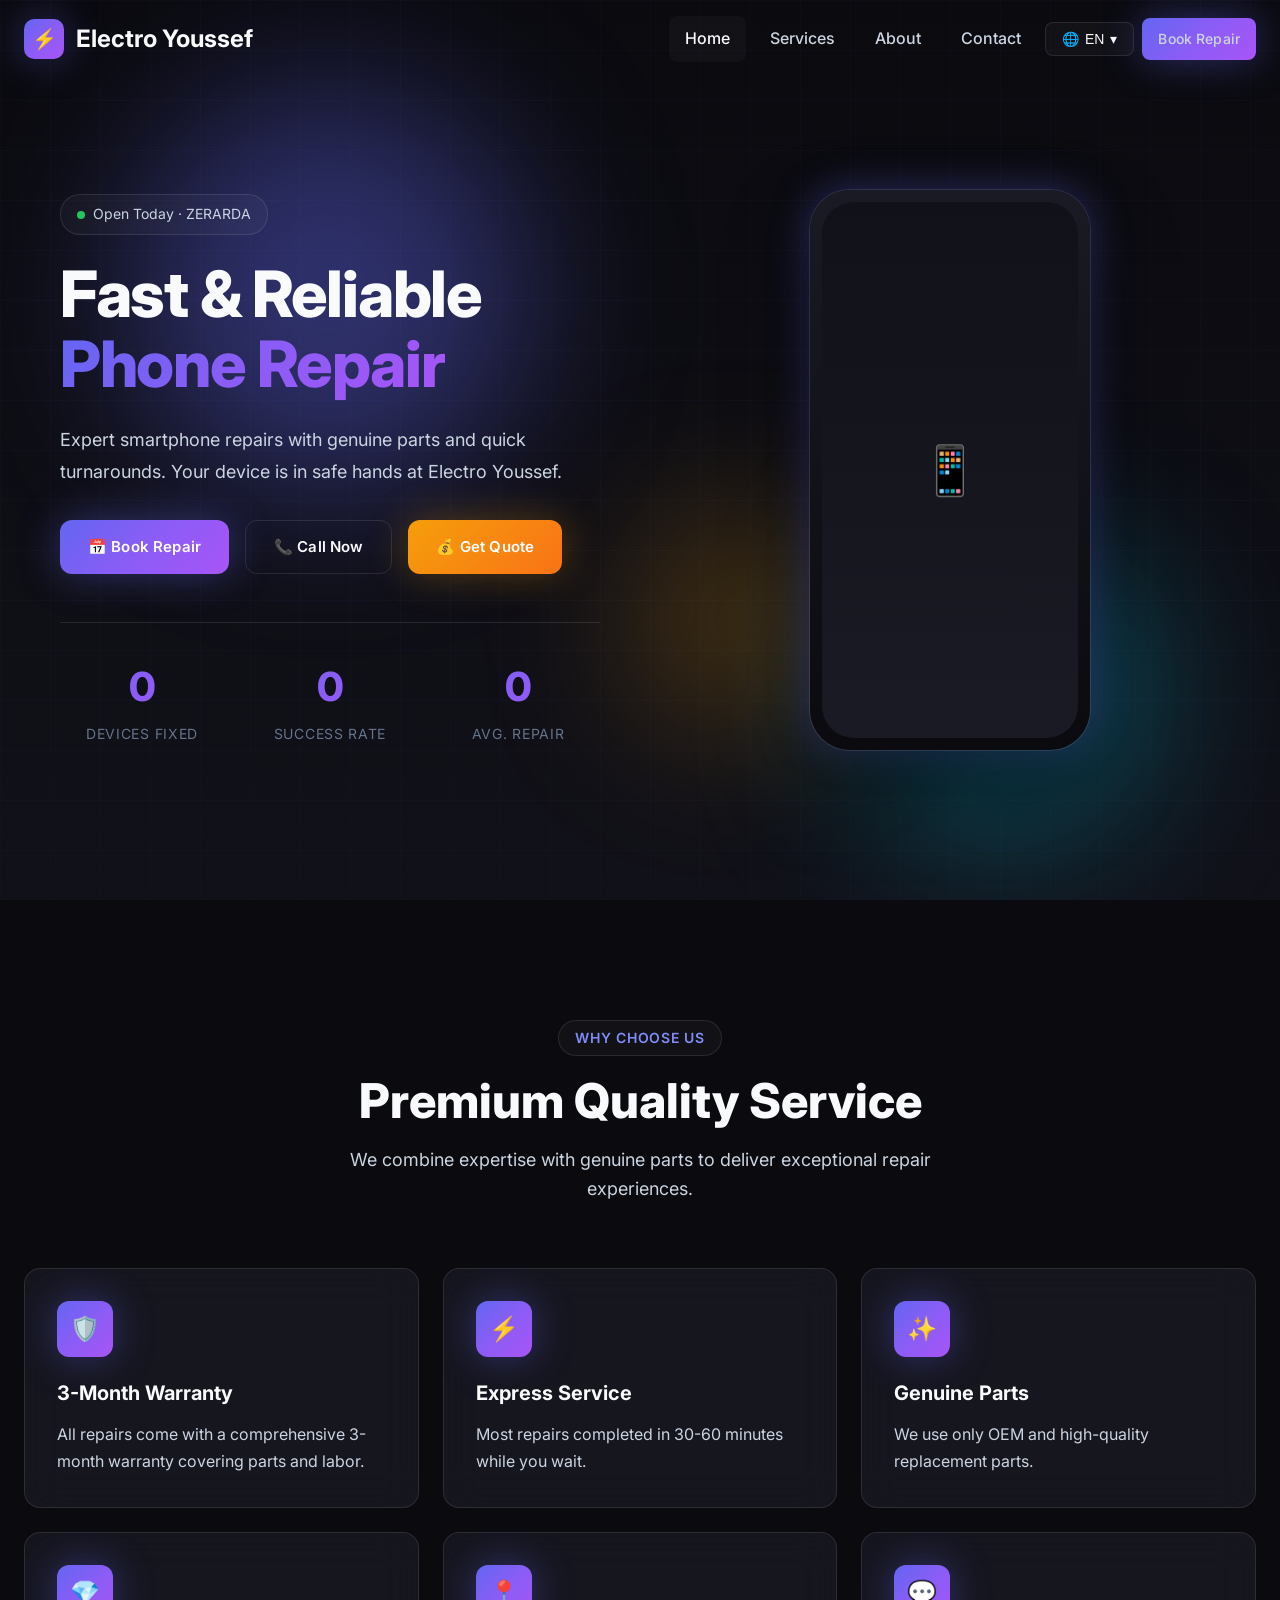
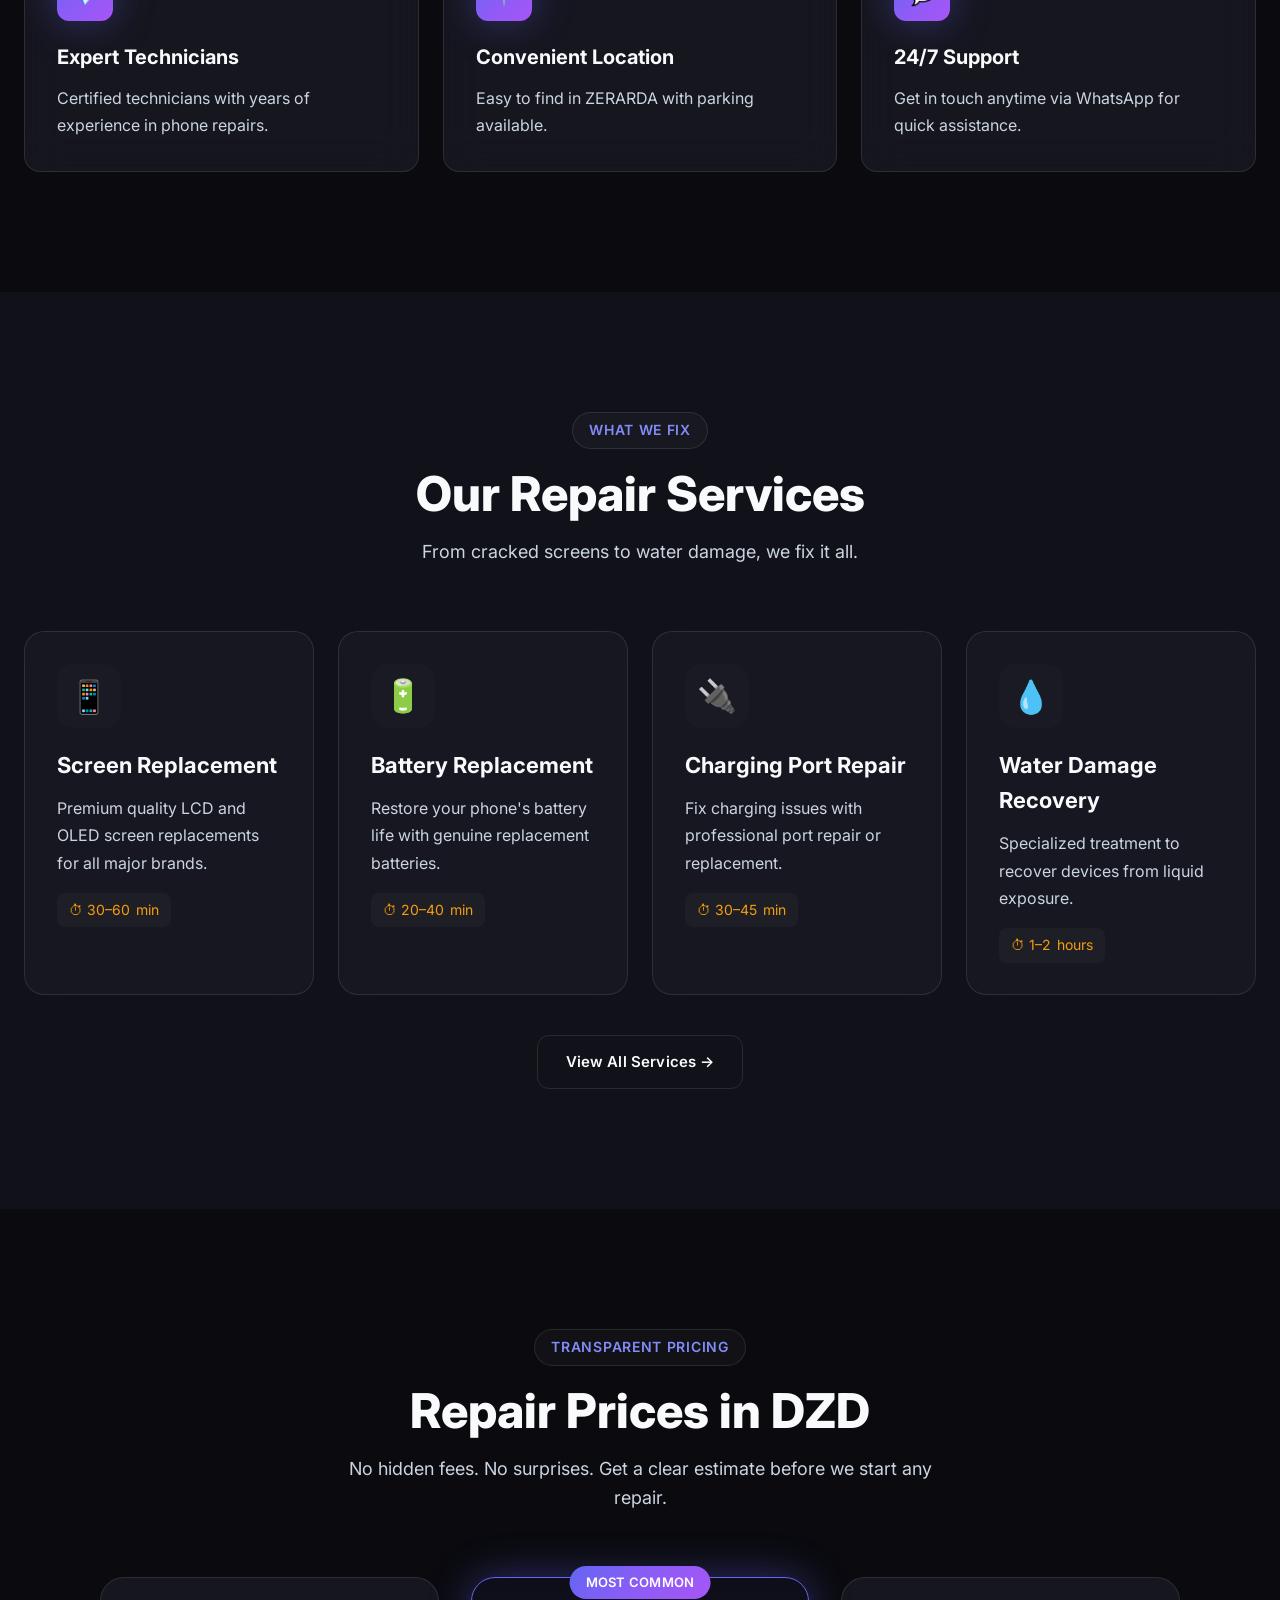
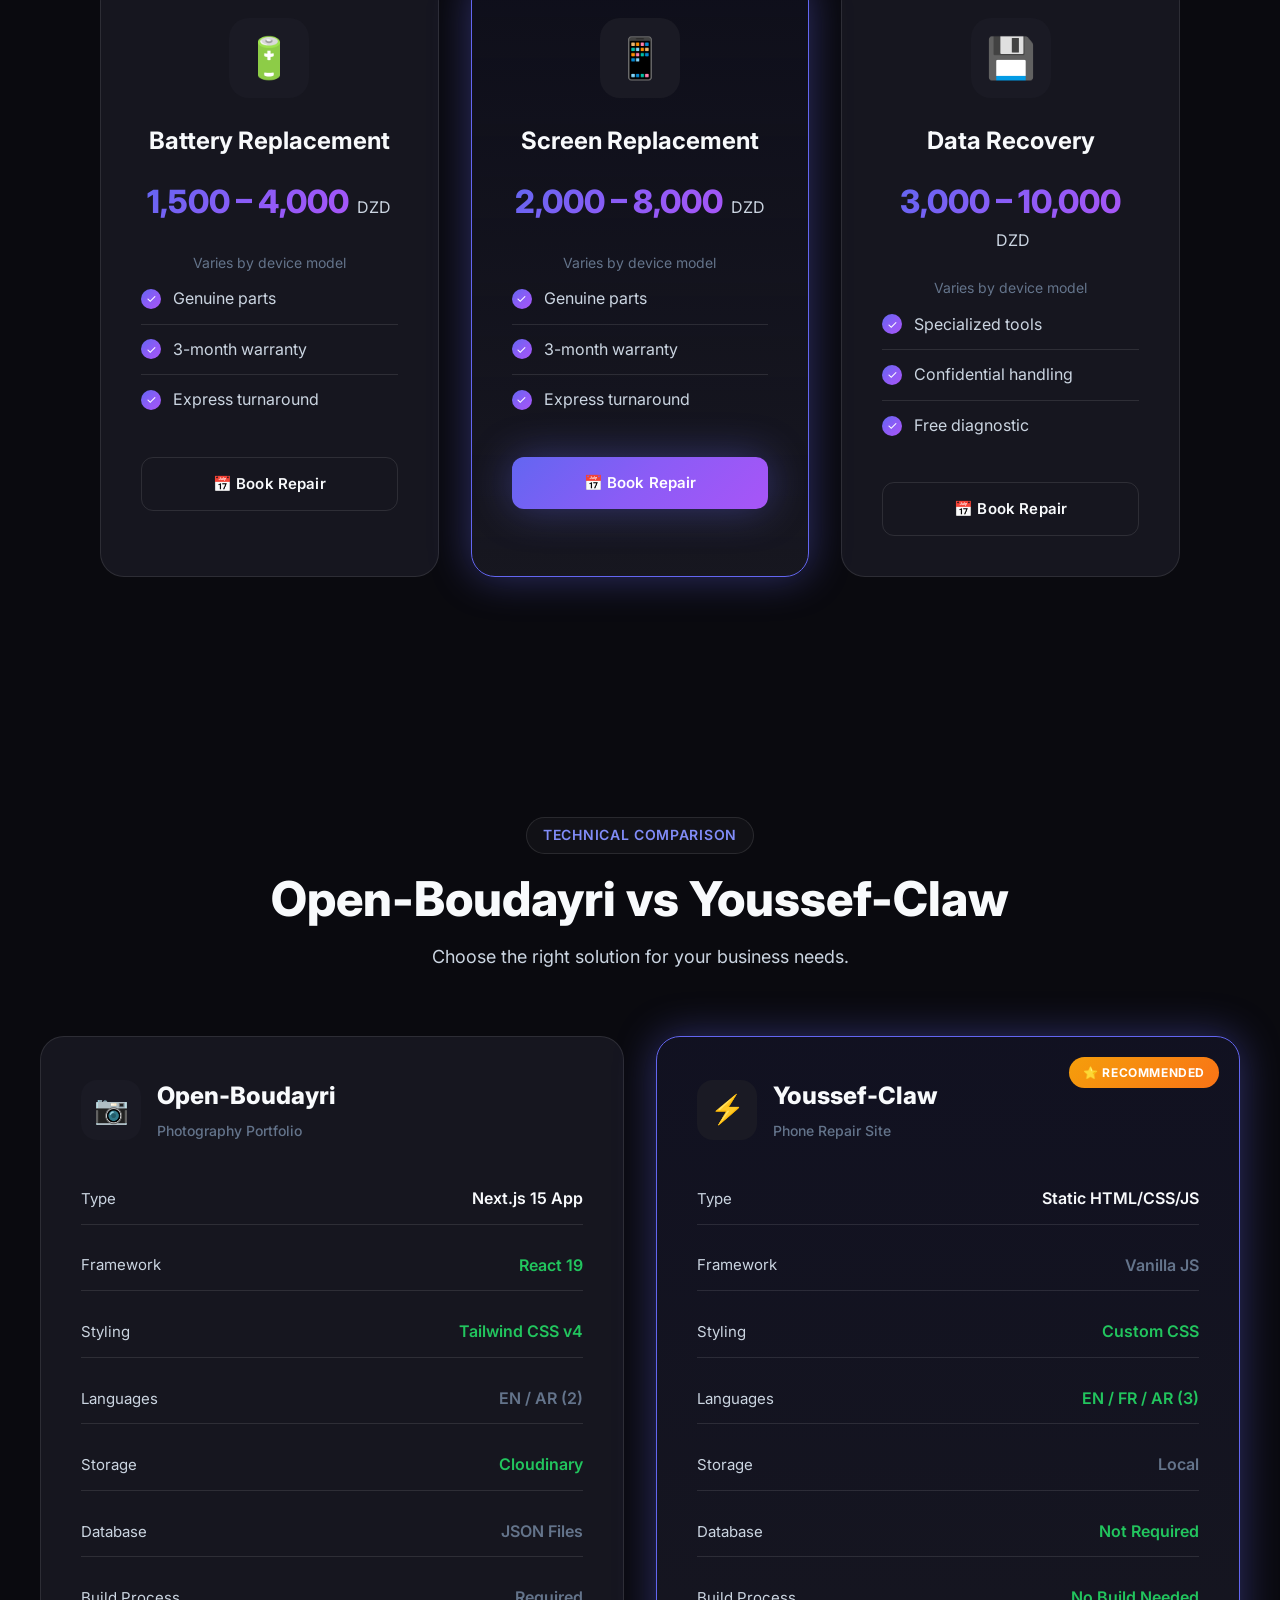
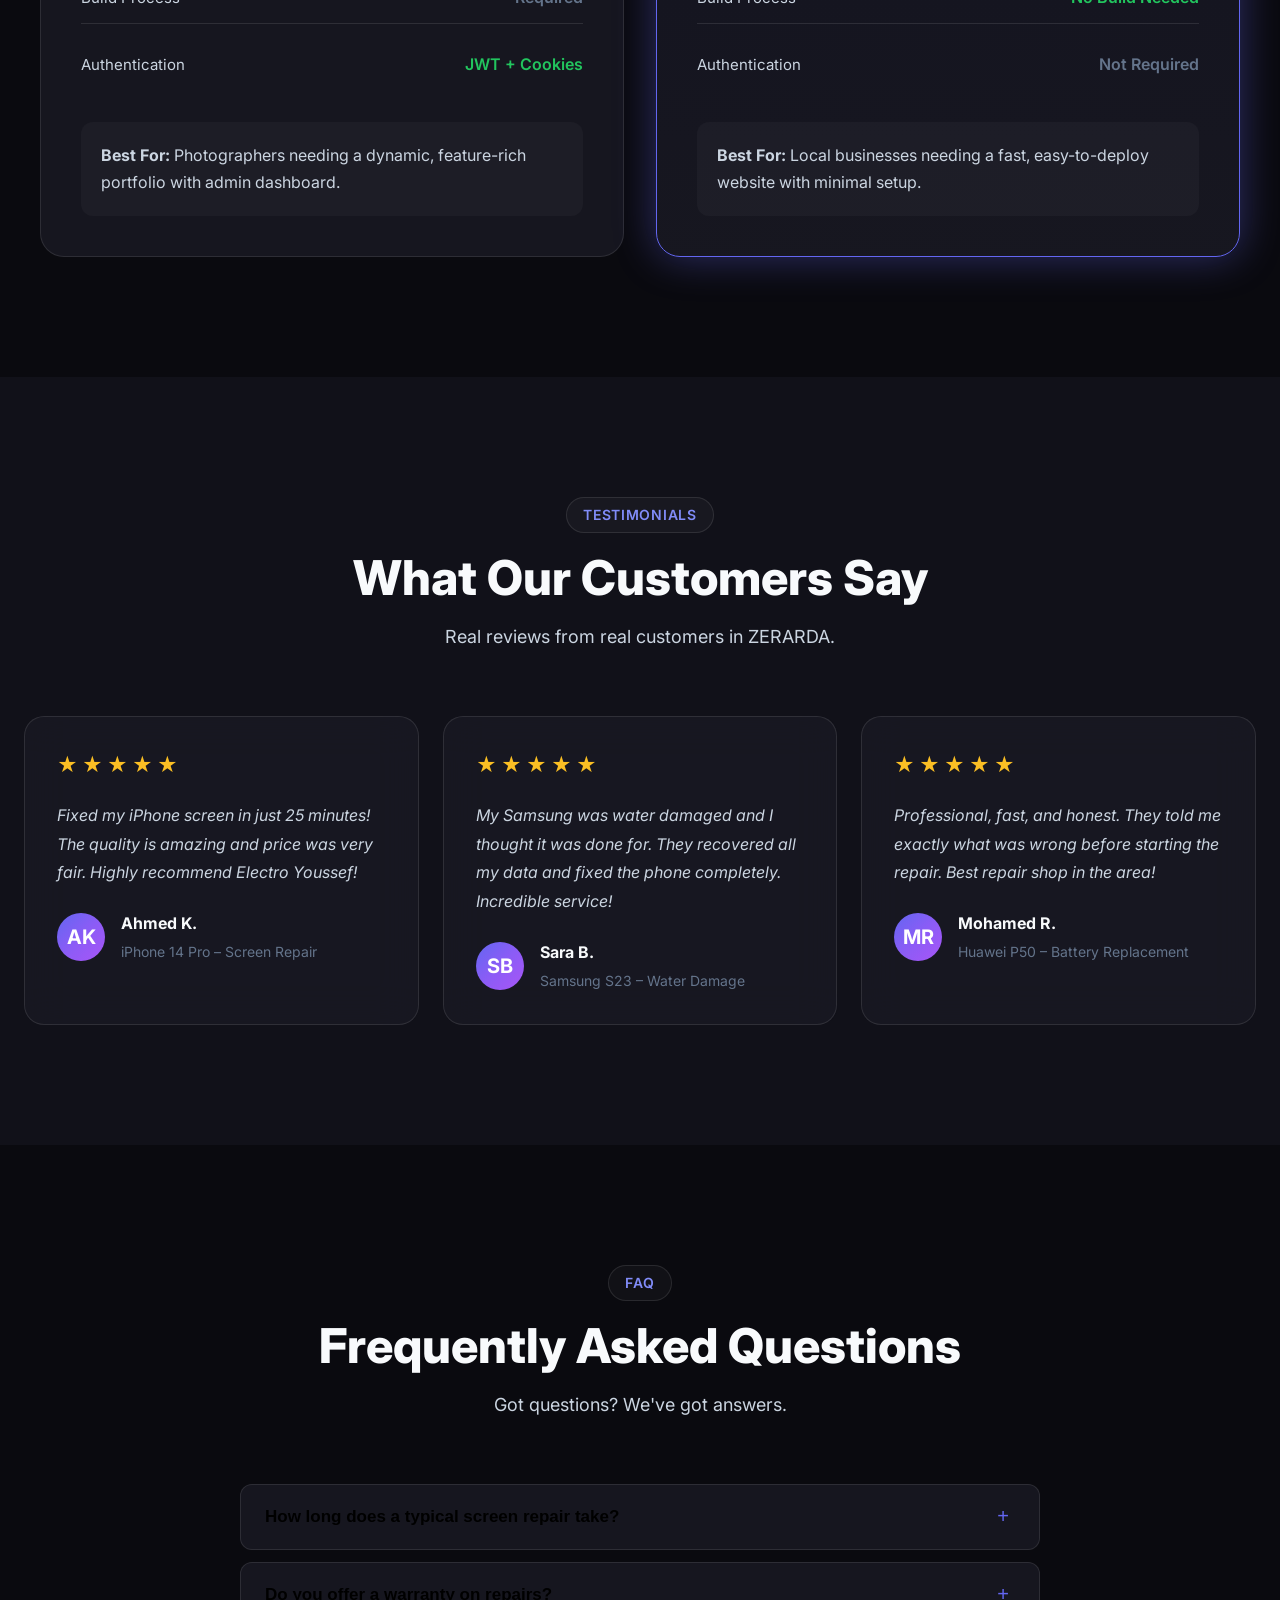
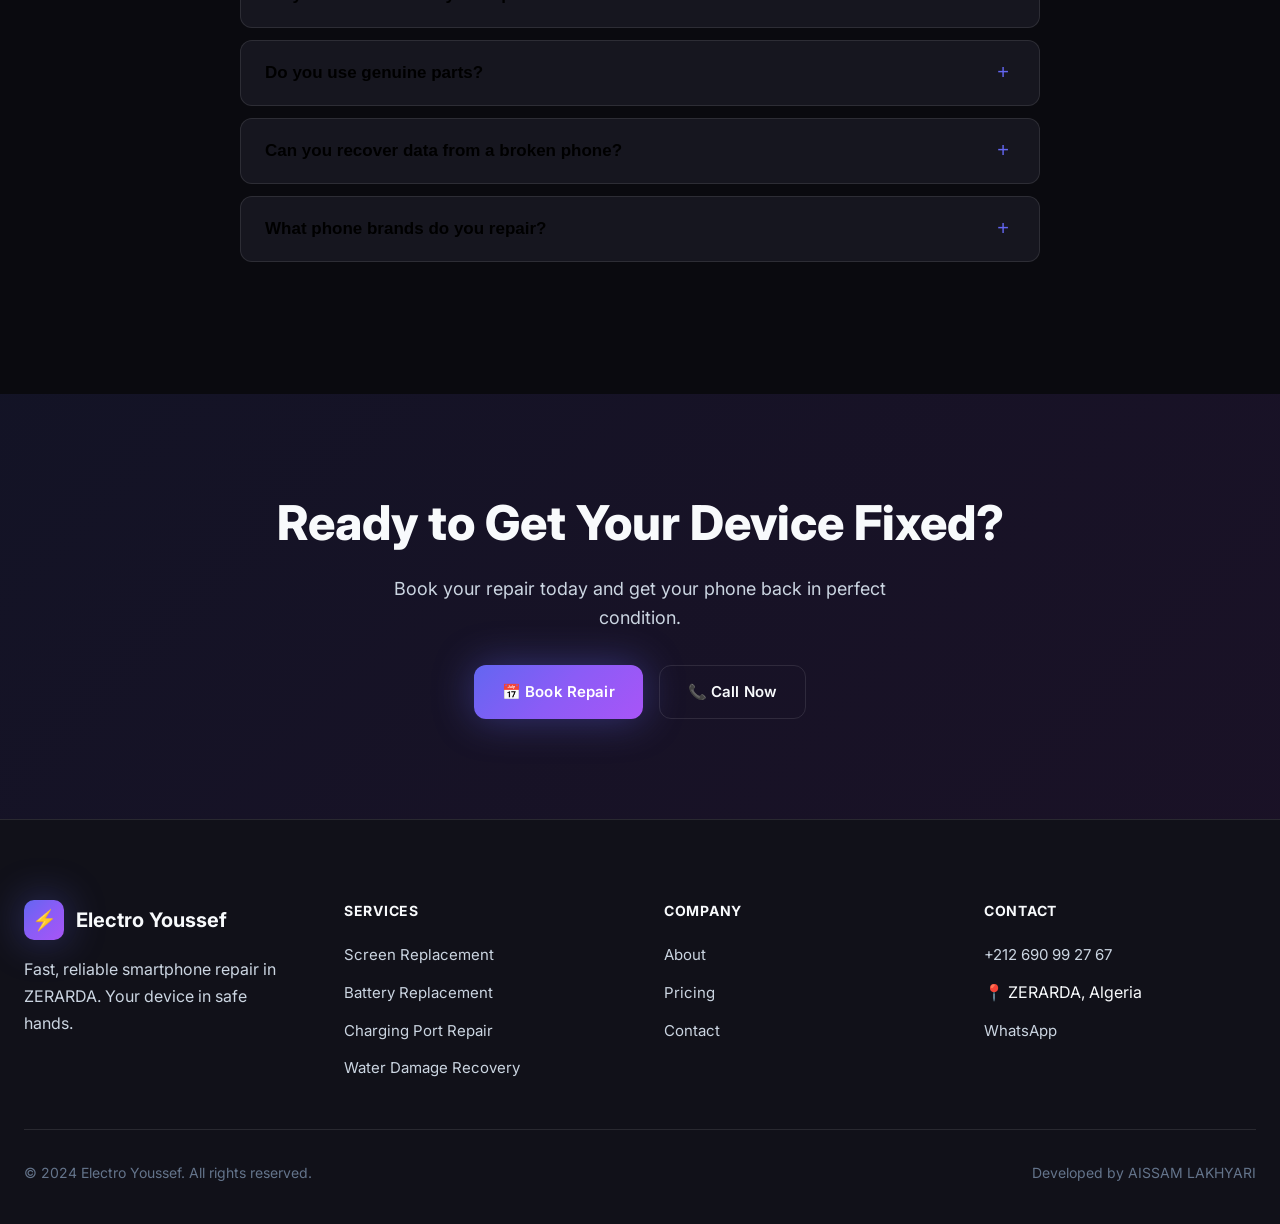
==== index.html @ b80cd192 "Add instant redirect index.html - Simple loading spinner page - Instant JavaScript redirect to index" ====
<!DOCTYPE html>
<html lang="en">
<head>
  <meta charset="UTF-8">
  <meta http-equiv="refresh" content="0;url=index-modern.html">
  <title>Youssef GSM - Redirecting</title>
  <style>
    html, body { margin: 0; padding: 0; background: #0a0a0f; }
  .loading { display: flex; align-items: center; justify-content: center; min-height: 100vh; color: #f8fafc; font-family: -apple-system, BlinkMacSystemFont, 'Segoe UI', sans-serif; }
    .spinner { width: 40px; height: 40px; border: 4px solid #6366f1; border-top-color: transparent; border-radius: 50%; animation: spin 1s linear infinite; }
    @keyframes spin { 0% { border-top-color: #6366f1; } 25% { transform: rotate(90deg); } 50% { border-top-color: #6366f1; } 75% { transform: rotate(180deg); } 100% { transform: rotate(270deg); } }
    .logo { font-size: 2rem; margin-bottom: 1rem; }
    .text { font-size: 1rem; color: #94a3b8; }
  </style>
</head>
<body>
  <div class="loading">
    <div class="logo">⚡</div>
    <div class="spinner"></div>
    <div class="text">Loading Youssef GSM...</div>
  </div>
  <script>
    window.location.replace('index-modern.html');
  </script>
</body>
</html>
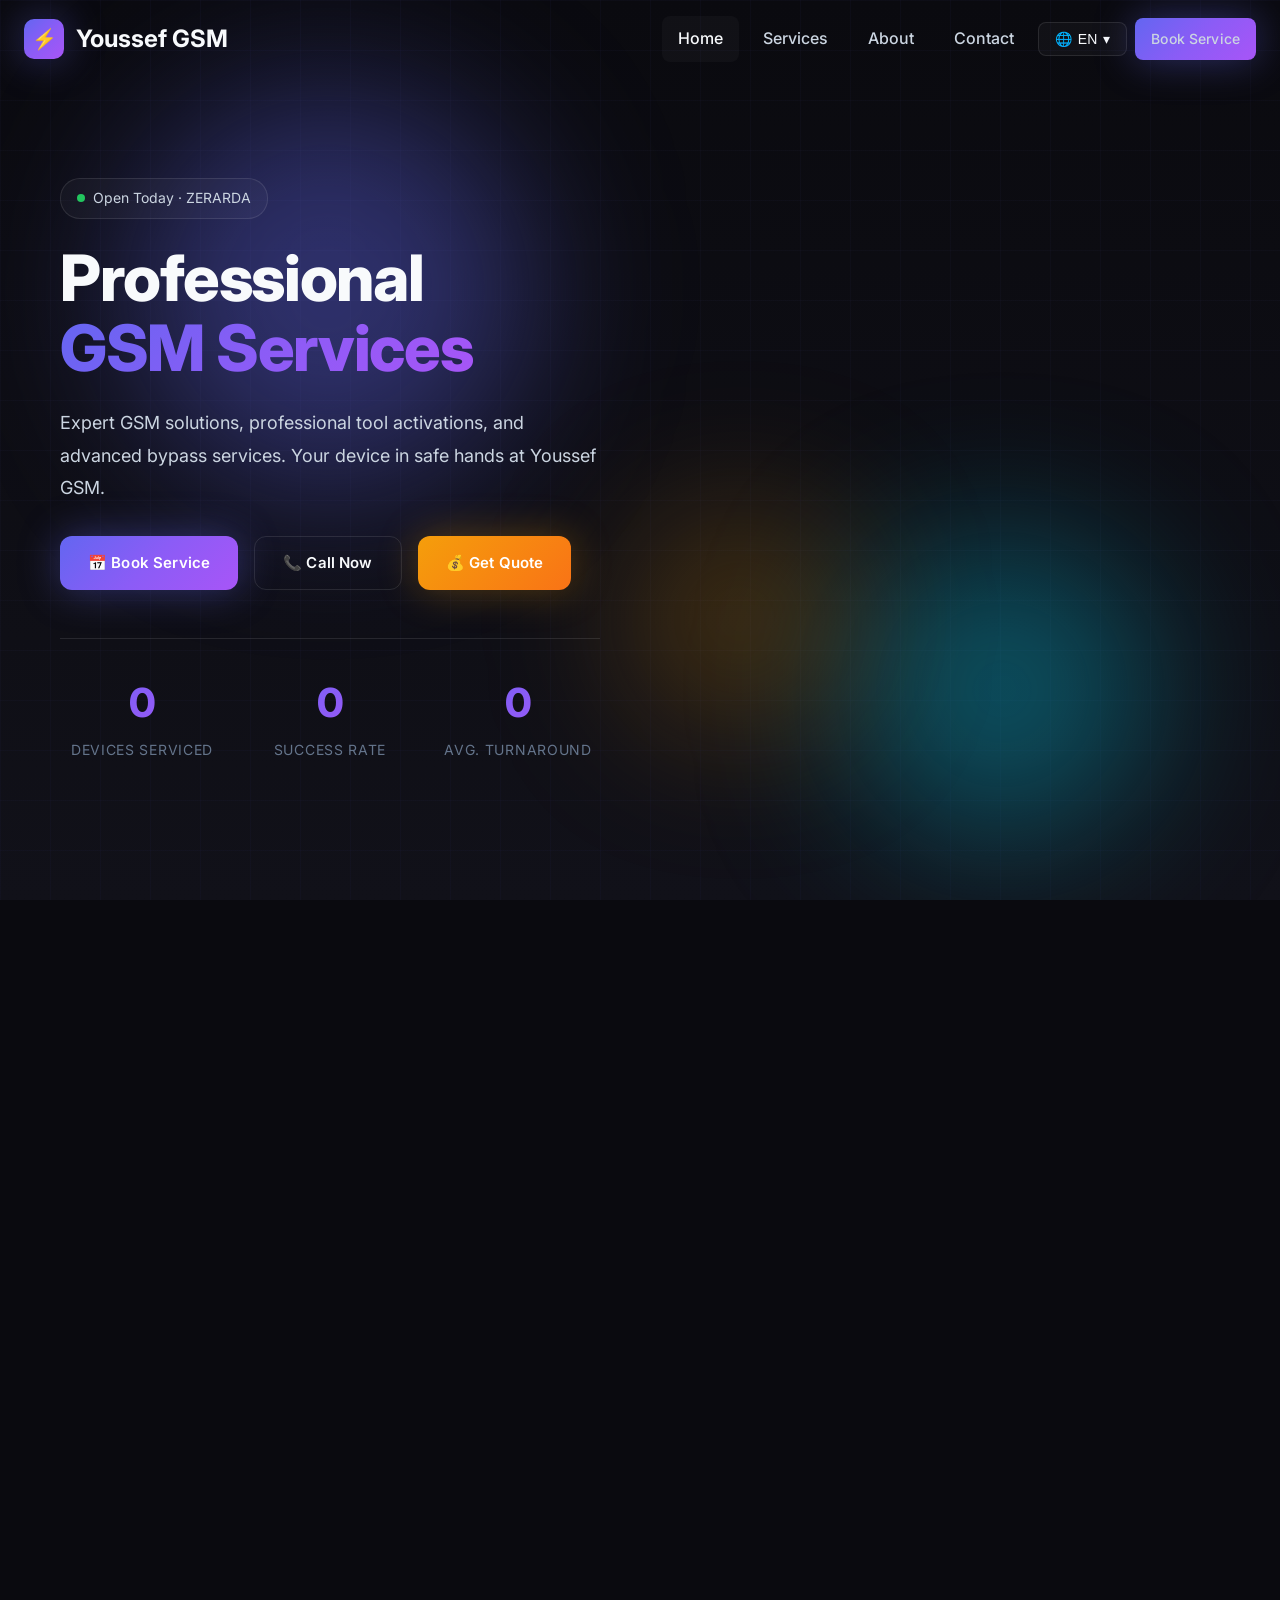
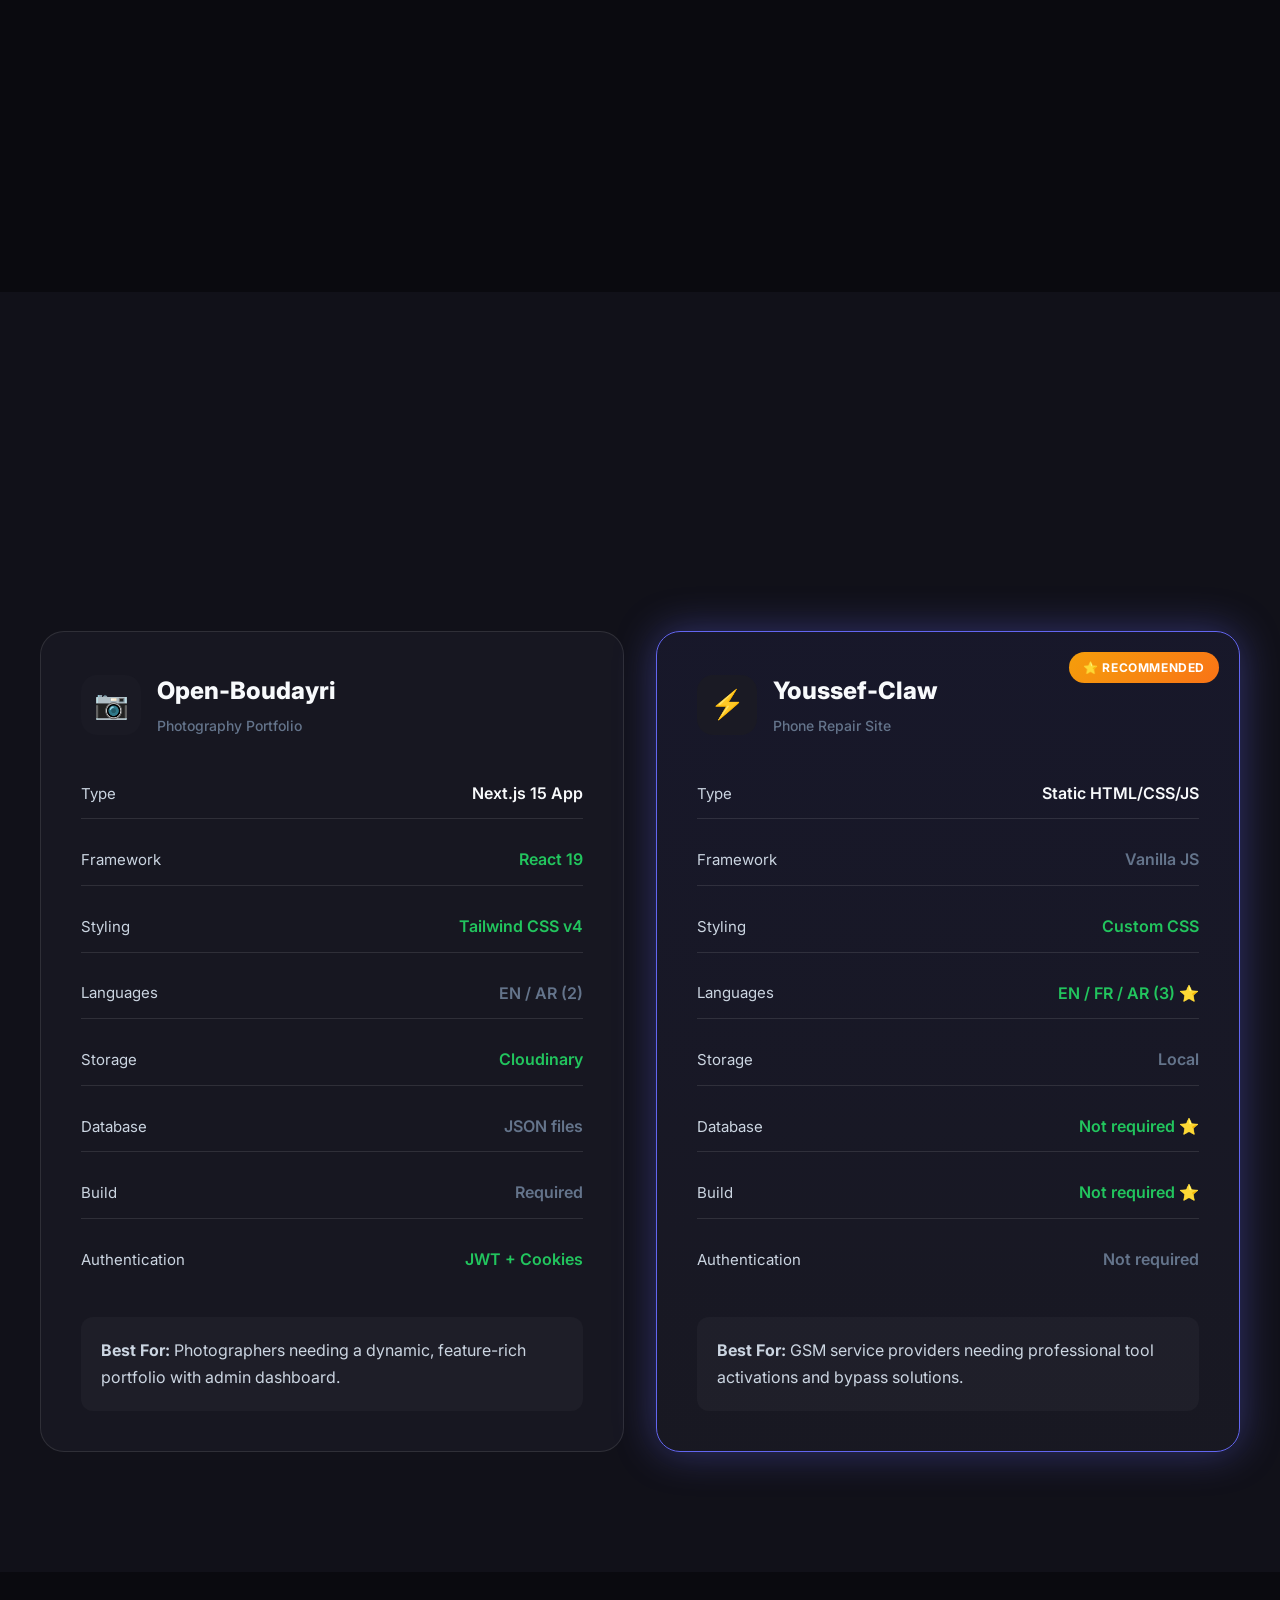
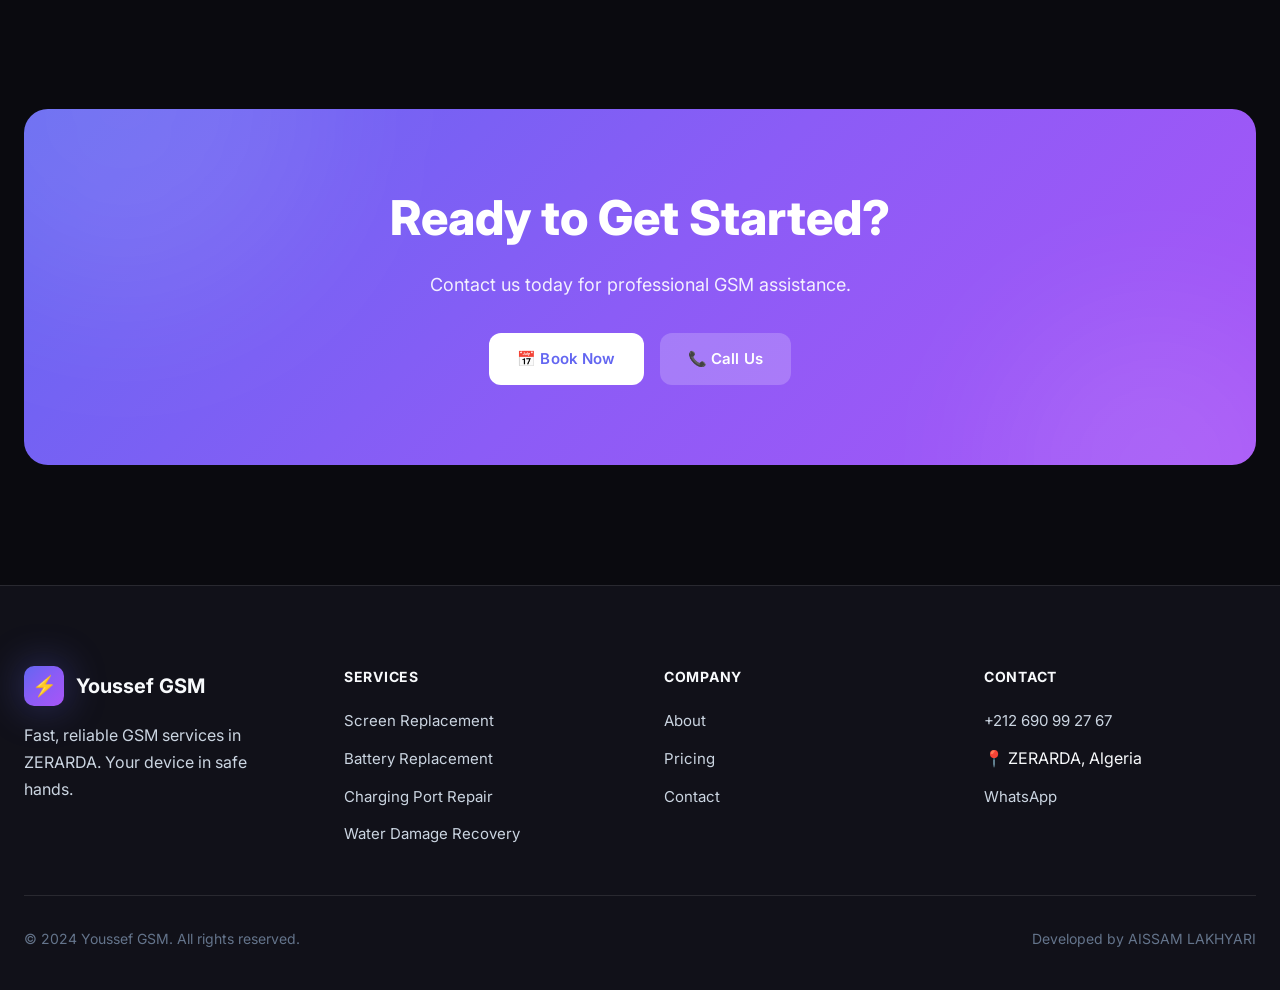
==== commit ec30e4fb: "Rename all files to standard names (remove -modern suffix) - Renamed all -modern.html files to stand" ====
--- a/index.html
+++ b/index.html
@@ -1,26 +1,463 @@
 <!DOCTYPE html>
-<html lang="en">
+<html lang="en" dir="ltr">
 <head>
   <meta charset="UTF-8">
-  <meta http-equiv="refresh" content="0;url=index-modern.html">
-  <title>Youssef GSM - Redirecting</title>
-  <style>
-    html, body { margin: 0; padding: 0; background: #0a0a0f; }
-  .loading { display: flex; align-items: center; justify-content: center; min-height: 100vh; color: #f8fafc; font-family: -apple-system, BlinkMacSystemFont, 'Segoe UI', sans-serif; }
-    .spinner { width: 40px; height: 40px; border: 4px solid #6366f1; border-top-color: transparent; border-radius: 50%; animation: spin 1s linear infinite; }
-    @keyframes spin { 0% { border-top-color: #6366f1; } 25% { transform: rotate(90deg); } 50% { border-top-color: #6366f1; } 75% { transform: rotate(180deg); } 100% { transform: rotate(270deg); } }
-    .logo { font-size: 2rem; margin-bottom: 1rem; }
-    .text { font-size: 1rem; color: #94a3b8; }
-  </style>
+  <meta name="viewport" content="width=device-width, initial-scale=1.0">
+  <meta name="description" content="Professional GSM services at Youssef GSM in ZERARDA. Tool activations, FRP bypass, cloud account removal, bypass solutions.">
+  <title>Youssef GSM | Professional GSM Services & Solutions</title>
+  
+  <!-- Fonts -->
+  <link rel="preconnect" href="https://fonts.googleapis.com">
+  <link rel="preconnect" href="https://fonts.gstatic.com" crossorigin>
+  <link href="https://fonts.googleapis.com/css2?family=Inter:wght@400;500;600;700;800&display=swap" rel="stylesheet">
+  
+  <!-- Styles -->
+  <link rel="stylesheet" href="css/modern-style.css">
+  
+  <!-- Favicon -->
+  <link rel="icon" href="data:image/svg+xml,<svg xmlns='http://www.w3.org/2000/svg' viewBox='0 0 100 100'><text y='.9em' font-size='90'>⚡</text></svg>">
 </head>
 <body>
-  <div class="loading">
-    <div class="logo">⚡</div>
-    <div class="spinner"></div>
-    <div class="text">Loading Youssef GSM...</div>
-  </div>
-  <script>
-    window.location.replace('index-modern.html');
-  </script>
+
+  <!-- ═══ NAVIGATION ═══ -->
+  <nav class="navbar" id="navbar">
+    <div class="container">
+      <a href="index.html" class="nav-logo">
+        <div class="nav-logo-icon">⚡</div>
+        <span data-i18n="brand_name">Youssef GSM</span>
+      </a>
+      
+      <div class="nav-links" id="nav-links">
+        <a href="index.html" class="active" data-i18n="nav_home">Home</a>
+        <a href="services.html" data-i18n="nav_services">Services</a>
+        <a href="about.html" data-i18n="nav_about">About</a>
+        <a href="contact.html" data-i18n="nav_contact">Contact</a>
+        
+        <div class="lang-switcher">
+          <button class="lang-btn" aria-haspopup="true" aria-expanded="false">
+            🌐 <span class="current-lang">EN</span> ▾
+          </button>
+          <div class="lang-dropdown">
+            <button class="lang-option active" data-lang="en" data-i18n="lang_en">English (EN)</button>
+            <button class="lang-option" data-lang="fr" data-i18n="lang_fr">Français (FR)</button>
+            <button class="lang-option" data-lang="ar" data-i18n="lang_ar">العربية (AR)</button>
+          </div>
+        </div>
+        
+        <a href="contact.html" class="btn btn-primary btn-sm" data-i18n="nav_book">Book Service</a>
+      </div>
+      
+      <button class="hamburger" id="hamburger" aria-label="Toggle menu">
+        <span></span><span></span><span></span>
+      </button>
+    </div>
+  </nav>
+
+  <!-- ═══ HERO SECTION ═══ -->
+  <section class="hero">
+    <div class="hero-bg">
+      <div class="hero-grid"></div>
+      <div class="hero-orb hero-orb-1"></div>
+      <div class="hero-orb hero-orb-2"></div>
+      <div class="hero-orb hero-orb-3"></div>
+    </div>
+    
+    <div class="container">
+      <div class="hero-content">
+        <div class="hero-badge">
+          <span class="pulse-dot"></span>
+          <span data-i18n="hero_badge">Open Today · ZERARDA</span>
+        </div>
+        
+        <h1 class="hero-title">
+          <span data-i18n="hero_title1">Fast & Reliable</span><br>
+          <span class="gradient-text" data-i18n="hero_title2">Phone Repair</span>
+        </h1>
+        
+        <p class="hero-description" data-i18n="hero_desc">
+          Expert smartphone repairs with genuine parts and quick turnarounds. Your device is in safe hands at Youssef GSM.
+        </p>
+        
+        <div class="hero-buttons">
+          <a href="contact.html" class="btn btn-primary" data-i18n="btn_book">
+            📅 Book Repair
+          </a>
+          <a href="tel:+212690992767" class="btn btn-secondary" data-i18n="btn_call">
+            📞 Call Now
+          </a>
+          <a href="services.html" class="btn btn-accent" data-i18n="btn_quote">
+            💰 Get Quote
+          </a>
+        </div>
+        
+        <div class="hero-stats">
+          <div class="hero-stat">
+            <div class="hero-stat-value" data-count="5000" data-suffix="+">0</div>
+            <div class="hero-stat-label" data-i18n="stat_devices">Devices Fixed</div>
+          </div>
+          <div class="hero-stat">
+            <div class="hero-stat-value" data-count="98" data-suffix="%">0</div>
+            <div class="hero-stat-label" data-i18n="stat_rate">Success Rate</div>
+          </div>
+          <div class="hero-stat">
+            <div class="hero-stat-value" data-count="30" data-suffix="">0</div>
+            <div class="hero-stat-label" data-i18n="stat_time">Avg. Repair</div>
+          </div>
+        </div>
+      </div>
+    </div>
+  </section>
+
+  <!-- ═══ FEATURES SECTION ═══ -->
+  <section class="section">
+    <div class="container">
+      <div class="section-header reveal">
+        <span class="section-subtitle">Why Choose Us</span>
+        <h2 class="section-title" data-i18n="features_heading">Premium Quality Service</h2>
+        <p class="section-description" data-i18n="features_sub">We combine expertise with genuine parts to deliver exceptional repair experiences.</p>
+      </div>
+      
+      <div class="features-grid">
+        <div class="feature-card glass reveal">
+          <div class="feature-icon">🛡️</div>
+          <h3 data-i18n="feat_warranty">3-Month Warranty</h3>
+          <p data-i18n="feat_warranty_desc">All repairs come with a comprehensive 3-month warranty covering parts and labor.</p>
+        </div>
+        
+        <div class="feature-card glass reveal">
+          <div class="feature-icon">⚡</div>
+          <h3 data-i18n="feat_speed">Express Service</h3>
+          <p data-i18n="feat_speed_desc">Most repairs completed in 30-60 minutes while you wait.</p>
+        </div>
+        
+        <div class="feature-card glass reveal">
+          <div class="feature-icon">✨</div>
+          <h3 data-i18n="feat_genuine">Genuine Parts</h3>
+          <p data-i18n="feat_genuine_desc">We use only OEM and high-quality replacement parts.</p>
+        </div>
+        
+        <div class="feature-card glass reveal">
+          <div class="feature-icon">💎</div>
+          <h3 data-i18n="feat_expert">Expert Technicians</h3>
+          <p data-i18n="feat_expert_desc">Certified technicians with years of experience in phone repairs.</p>
+        </div>
+        
+        <div class="feature-card glass reveal">
+          <div class="feature-icon">📍</div>
+          <h3 data-i18n="feat_location">Convenient Location</h3>
+          <p data-i18n="feat_location_desc">Easy to find in ZERARDA with parking available.</p>
+        </div>
+        
+        <div class="feature-card glass reveal">
+          <div class="feature-icon">💬</div>
+          <h3 data-i18n="feat_support">24/7 Support</h3>
+          <p data-i18n="feat_support_desc">Get in touch anytime via WhatsApp for quick assistance.</p>
+        </div>
+      </div>
+    </div>
+  </section>
+
+  <!-- ═══ COMPARISON SECTION ═══ -->
+  <section class="section" style="background: var(--bg-secondary);">
+    <div class="container">
+      <div class="section-header reveal">
+        <span class="section-subtitle">Comparison</span>
+        <h2 class="section-title" data-i18n="comparison_heading">Open-Boudayri vs Youssef-Claw</h2>
+        <p class="section-description" data-i18n="comparison_sub">Choose the right solution for your business needs.</p>
+      </div>
+      
+      <div class="comparison-grid">
+        <div class="comparison-card">
+          <div class="comparison-header">
+            <div class="comparison-logo">📷</div>
+            <div class="comparison-name">
+              Open-Boudayri
+              <span>Photography Portfolio</span>
+            </div>
+          </div>
+          
+          <div class="comparison-specs">
+            <div class="comparison-spec">
+              <span class="spec-label">Type</span>
+              <span class="spec-value">Next.js 15 App</span>
+            </div>
+            <div class="comparison-spec">
+              <span class="spec-label">Framework</span>
+              <span class="spec-value good">React 19</span>
+            </div>
+            <div class="comparison-spec">
+              <span class="spec-label">Styling</span>
+              <span class="spec-value good">Tailwind CSS v4</span>
+            </div>
+            <div class="comparison-spec">
+              <span class="spec-label">Languages</span>
+              <span class="spec-value neutral">EN / AR (2)</span>
+            </div>
+            <div class="comparison-spec">
+              <span class="spec-label">Storage</span>
+              <span class="spec-value good">Cloudinary</span>
+            </div>
+            <div class="comparison-spec">
+              <span class="spec-label">Database</span>
+              <span class="spec-value neutral">JSON files</span>
+            </div>
+            <div class="comparison-spec">
+              <span class="spec-label">Build</span>
+              <span class="spec-value neutral">Required</span>
+            </div>
+            <div class="comparison-spec">
+              <span class="spec-label">Authentication</span>
+              <span class="spec-value good">JWT + Cookies</span>
+            </div>
+          </div>
+          
+          <div class="comparison-verdict">
+            <p><strong data-i18n="comp_verdict_title">Best For:</strong> <span data-i18n="comp_verdict_boudayri">Photographers needing a dynamic, feature-rich portfolio with admin dashboard.</span></p>
+          </div>
+        </div>
+        
+        <div class="comparison-card winner">
+          <span class="comparison-winner-badge" data-i18n="badge_recommended">⭐ Recommended</span>
+          
+          <div class="comparison-header">
+            <div class="comparison-logo">⚡</div>
+            <div class="comparison-name">
+              Youssef-Claw
+              <span>Phone Repair Site</span>
+            </div>
+          </div>
+          
+          <div class="comparison-specs">
+            <div class="comparison-spec">
+              <span class="spec-label">Type</span>
+              <span class="spec-value">Static HTML/CSS/JS</span>
+            </div>
+            <div class="comparison-spec">
+              <span class="spec-label">Framework</span>
+              <span class="spec-value neutral">Vanilla JS</span>
+            </div>
+            <div class="comparison-spec">
+              <span class="spec-label">Styling</span>
+              <span class="spec-value good">Custom CSS</span>
+            </div>
+            <div class="comparison-spec">
+              <span class="spec-label">Languages</span>
+              <span class="spec-value good">EN / FR / AR (3) ⭐</span>
+            </div>
+            <div class="comparison-spec">
+              <span class="spec-label">Storage</span>
+              <span class="spec-value neutral">Local</span>
+            </div>
+            <div class="comparison-spec">
+              <span class="spec-label">Database</span>
+              <span class="spec-value good">Not required ⭐</span>
+            </div>
+            <div class="comparison-spec">
+              <span class="spec-label">Build</span>
+              <span class="spec-value good">Not required ⭐</span>
+            </div>
+            <div class="comparison-spec">
+              <span class="spec-label">Authentication</span>
+              <span class="spec-value neutral">Not required</span>
+            </div>
+          </div>
+          
+          <div class="comparison-verdict">
+            <p><strong data-i18n="comp_verdict_title">Best For:</strong> <span data-i18n="comp_verdict_youssef">Local businesses needing a fast, easy-to-deploy website with minimal setup.</span></p>
+          </div>
+        </div>
+      </div>
+    </div>
+  </section>
+
+  <!-- ═══ TESTIMONIALS ═══ -->
+  <section class="section">
+    <div class="container">
+      <div class="section-header reveal">
+        <span class="section-subtitle">Testimonials</span>
+        <h2 class="section-title" data-i18n="testimonials_heading">What Our Customers Say</h2>
+        <p class="section-description" data-i18n="testimonials_sub">Real reviews from satisfied customers in ZERARDA.</p>
+      </div>
+      
+      <div class="testimonials-grid">
+        <div class="testimonial-card glass reveal">
+          <div class="testimonial-rating">
+            <span>★</span><span>★</span><span>★</span><span>★</span>
+          </div>
+          <p class="testimonial-text" data-i18n="t1_text">Fixed my iPhone screen in just 25 minutes! The quality is amazing and price was very fair. Highly recommend Electro Youssef!</p>
+          <div class="testimonial-author">
+            <div class="testimonial-avatar">AK</div>
+            <div class="testimonial-info">
+              <h4 data-i18n="t1_name">Ahmed K.</h4>
+              <p data-i18n="t1_role">iPhone 14 Pro – Screen Repair</p>
+            </div>
+          </div>
+        </div>
+        
+        <div class="testimonial-card glass reveal">
+          <div class="testimonial-rating">
+            <span>★</span><span>★</span><span>★</span><span>★</span>
+          </div>
+          <p class="testimonial-text" data-i18n="t2_text">My Samsung was water damaged and I thought it was done for. They recovered all my data and fixed the phone completely. Incredible service!</p>
+          <div class="testimonial-author">
+            <div class="testimonial-avatar">SB</div>
+            <div class="testimonial-info">
+              <h4 data-i18n="t2_name">Sara B.</h4>
+              <p data-i18n="t2_role">Samsung S23 – Water Damage</p>
+            </div>
+          </div>
+        </div>
+        
+        <div class="testimonial-card glass reveal">
+          <div class="testimonial-rating">
+            <span>★</span><span>★</span><span>★</span><span>★</span>
+          </div>
+          <p class="testimonial-text" data-i18n="t3_text">Professional, fast, and honest. They told me exactly what was wrong before starting repair. Best repair shop in the area!</p>
+          <div class="testimonial-author">
+            <div class="testimonial-avatar">MR</div>
+            <div class="testimonial-info">
+              <h4 data-i18n="t3_name">Mohamed R.</h4>
+              <p data-i18n="t3_role">Huawei P50 – Battery Replacement</p>
+            </div>
+          </div>
+        </div>
+      </div>
+    </div>
+  </section>
+
+  <!-- ═══ FAQ SECTION ═══ -->
+  <section class="section" style="background: var(--bg-secondary);">
+    <div class="container">
+      <div class="section-header reveal">
+        <span class="section-subtitle">Questions?</span>
+        <h2 class="section-title" data-i18n="faq_heading">Frequently Asked Questions</h2>
+        <p class="section-description" data-i18n="faq_sub">Got questions about GSM services? We've got answers.</p>
+      </div>
+      
+      <div class="faq-list">
+        <div class="faq-item reveal">
+          <button class="faq-question">
+            <h4 data-i18n="faq1_q">How long does a typical screen repair take?</h4>
+            <span class="faq-icon">+</span>
+          </button>
+          <div class="faq-answer">
+            <p data-i18n="faq1_a">Most screen replacements take between 30–60 minutes depending on device model. We offer express service for common models like iPhone and Samsung Galaxy.</p>
+          </div>
+        </div>
+        
+        <div class="faq-item reveal">
+          <button class="faq-question">
+            <h4 data-i18n="faq2_q">Do you offer a warranty on repairs?</h4>
+            <span class="faq-icon">+</span>
+          </button>
+          <div class="faq-answer">
+            <p data-i18n="faq2_a">Yes! All our repairs come with a 3-month warranty covering parts and labor. If anything goes wrong during this period, we'll fix it for free.</p>
+          </div>
+        </div>
+        
+        <div class="faq-item reveal">
+          <button class="faq-question">
+            <h4 data-i18n="faq3_q">Do you use genuine parts?</h4>
+            <span class="faq-icon">+</span>
+          </button>
+          <div class="faq-answer">
+            <p data-i18n="faq3_a">We use high-quality OEM and genuine replacement parts for all repairs. We believe in quality over shortcuts to ensure your device performs like new.</p>
+          </div>
+        </div>
+        
+        <div class="faq-item reveal">
+          <button class="faq-question">
+            <h4 data-i18n="faq4_q">Can you recover data from a broken phone?</h4>
+            <span class="faq-icon">+</span>
+          </button>
+          <div class="faq-answer">
+            <p data-i18n="faq4_a">In most cases, yes. We have specialized tools for data recovery from devices with screen damage, water damage, or software issues. Success rate depends on extent of damage.</p>
+          </div>
+        </div>
+        
+        <div class="faq-item reveal">
+          <button class="faq-question">
+            <h4 data-i18n="faq5_q">What phone brands do you repair?</h4>
+            <span class="faq-icon">+</span>
+          </button>
+          <div class="faq-answer">
+            <p data-i18n="faq5_a">We repair all major brands including Apple (iPhone), Samsung, Huawei, Xiaomi, Oppo, Realme, Vivo, OnePlus, and many more. Contact us to check your specific model.</p>
+          </div>
+        </div>
+      </div>
+    </div>
+  </section>
+
+  <!-- ═══ CTA SECTION ═══ -->
+  <section class="section">
+    <div class="container">
+      <div class="cta-section" style="position: relative; padding: 80px 0; overflow: hidden; border-radius: 24px; background: var(--gradient-primary); text-align: center;">
+        <div style="position: relative; z-index: 1;">
+          <h2 style="font-family: var(--font-display); font-size: clamp(2rem, 4vw, 3rem); font-weight: 800; line-height: 1.2; margin-bottom: 24px; color: white;">
+            <span data-i18n="cta_title">Ready to Get Your Device Fixed?</span>
+          </h2>
+          <p style="font-size: 1.125rem; color: rgba(255, 255, 255, 0.9); max-width: 540px; margin: 0 auto 32px; line-height: 1.7;" data-i18n="cta_sub">Book your repair today and get your phone back in perfect condition.</p>
+          <div style="display: flex; gap: 16px; justify-content: center; flex-wrap: wrap;">
+            <a href="contact.html" class="btn" style="background: white; color: var(--primary); width: auto;" data-i18n="services_cta_btn1">📅 Book Now</a>
+            <a href="tel:+212690992767" class="btn" style="background: rgba(255, 255, 255, 0.2); color: white; border-color: rgba(255, 255, 255, 0.3); width: auto;" data-i18n="services_cta_btn2">📞 Call Us</a>
+          </div>
+        </div>
+        <!-- Background decoration -->
+        <div style="position: absolute; width: 400px; height: 400px; background: rgba(255, 255, 255, 0.1); border-radius: 50%; filter: blur(80px); top: -200px; left: -100px;"></div>
+        <div style="position: absolute; width: 300px; height: 300px; background: rgba(255, 255, 255, 0.1); border-radius: 50%; filter: blur(80px); bottom: -150px; right: -50px;"></div>
+      </div>
+    </div>
+  </section>
+
+  <!-- ═══ FOOTER ═══ -->
+  <footer class="footer">
+    <div class="container">
+      <div class="footer-content">
+        <div class="footer-brand">
+          <a href="index.html" class="nav-logo">
+            <div class="nav-logo-icon">⚡</div>
+            <span data-i18n="brand_name">Youssef GSM</span>
+          </a>
+          <p data-i18n="footer_desc">Fast, reliable smartphone repair in ZERARDA. Your device in safe hands.</p>
+        </div>
+        
+        <div class="footer-section">
+          <h4 data-i18n="footer_services">Services</h4>
+          <ul class="footer-links">
+            <li><a href="services.html" data-i18n="srv_screen">Screen Replacement</a></li>
+            <li><a href="services.html" data-i18n="srv_battery">Battery Replacement</a></li>
+            <li><a href="services.html" data-i18n="srv_port">Charging Port Repair</a></li>
+            <li><a href="services.html" data-i18n="srv_water">Water Damage Recovery</a></li>
+          </ul>
+        </div>
+        
+        <div class="footer-section">
+          <h4 data-i18n="footer_company">Company</h4>
+          <ul class="footer-links">
+            <li><a href="about.html" data-i18n="nav_about">About Us</a></li>
+            <li><a href="pricing.html" data-i18n="nav_pricing">Pricing</a></li>
+            <li><a href="contact.html" data-i18n="nav_contact">Contact</a></li>
+          </ul>
+        </div>
+        
+        <div class="footer-section">
+          <h4 data-i18n="footer_contact">Contact</h4>
+          <ul class="footer-links">
+            <li><a href="tel:+212690992767" data-i18n="footer_phone">+212 690 99 27 67</a></li>
+            <li>📍 <span data-i18n="footer_location">ZERARDA, Algeria</span></li>
+            <li><a href="https://wa.me/212690992767" data-i18n="footer_whatsapp">WhatsApp</a></li>
+          </ul>
+        </div>
+      </div>
+      
+      <div class="footer-credits">
+        <p>&copy; 2024 Youssef GSM. <span data-i18n="footer_rights">All rights reserved.</span></p>
+        <p data-i18n="footer_made">Developed by AISSAM LAKHYARI</p>
+      </div>
+    </div>
+  </footer>
+
+  <!-- ═══ SCRIPTS ═══ -->
+  <script src="js/modern-main-full-v2.js"></script>
 </body>
-</html>+</html>
--- a/css/modern-style.css
+++ b/css/modern-style.css
@@ -0,0 +1,1410 @@
+/* ============================================
+   ELECTRO YOUSSEF - Premium Modern Design
+   Author: AISSAM LAKHYARI
+   ============================================ */
+
+/* ===== CSS VARIABLES & THEME ===== */
+:root {
+  /* Primary Colors */
+  --primary: #6366f1;
+  --primary-dark: #4f46e5;
+  --primary-light: #818cf8;
+  --primary-glow: rgba(99, 102, 241, 0.4);
+  
+  /* Secondary Colors */
+  --secondary: #06b6d4;
+  --secondary-dark: #0891b2;
+  --secondary-glow: rgba(6, 182, 212, 0.4);
+  
+  /* Accent Colors */
+  --accent: #f59e0b;
+  --accent-dark: #d97706;
+  --accent-glow: rgba(245, 158, 11, 0.3);
+  
+  /* Neutrals */
+  --bg-primary: #0a0a0f;
+  --bg-secondary: #111119;
+  --bg-tertiary: #1a1a24;
+  --bg-card: rgba(26, 26, 36, 0.8);
+  --bg-glass: rgba(255, 255, 255, 0.03);
+  
+  /* Text Colors */
+  --text-primary: #f8fafc;
+  --text-secondary: #cbd5e1;
+  --text-muted: #64748b;
+  
+  /* Borders */
+  --border-color: rgba(255, 255, 255, 0.1);
+  --border-glow: rgba(99, 102, 241, 0.3);
+  
+  /* Gradients */
+  --gradient-primary: linear-gradient(135deg, #6366f1 0%, #8b5cf6 50%, #a855f7 100%);
+  --gradient-secondary: linear-gradient(135deg, #06b6d4 0%, #3b82f6 100%);
+  --gradient-accent: linear-gradient(135deg, #f59e0b 0%, #f97316 100%);
+  --gradient-dark: linear-gradient(180deg, #0a0a0f 0%, #111119 100%);
+  
+  /* Effects */
+  --shadow-sm: 0 2px 8px rgba(0, 0, 0, 0.3);
+  --shadow-md: 0 8px 24px rgba(0, 0, 0, 0.4);
+  --shadow-lg: 0 16px 48px rgba(0, 0, 0, 0.5);
+  --shadow-glow: 0 0 40px var(--primary-glow);
+  --shadow-glow-accent: 0 0 40px var(--accent-glow);
+  
+  /* Typography */
+  --font-primary: 'Inter', -apple-system, BlinkMacSystemFont, 'Segoe UI', sans-serif;
+  --font-display: 'SF Pro Display', 'Inter', sans-serif;
+  
+  /* Spacing */
+  --container-width: 1280px;
+  --section-spacing: 120px;
+  
+  /* Transitions */
+  --transition-fast: 0.15s cubic-bezier(0.4, 0, 0.2, 1);
+  --transition-normal: 0.3s cubic-bezier(0.4, 0, 0.2, 1);
+  --transition-slow: 0.5s cubic-bezier(0.4, 0, 0.2, 1);
+}
+
+/* ===== RESET & BASE ===== */
+*, *::before, *::after {
+  box-sizing: border-box;
+  margin: 0;
+  padding: 0;
+}
+
+html {
+  scroll-behavior: smooth;
+  font-size: 16px;
+}
+
+body {
+  font-family: var(--font-primary);
+  background: var(--bg-primary);
+  color: var(--text-primary);
+  line-height: 1.6;
+  overflow-x: hidden;
+  -webkit-font-smoothing: antialiased;
+  -moz-osx-font-smoothing: grayscale;
+}
+
+/* RTL Support */
+[dir="rtl"] {
+  text-align: right;
+}
+
+[dir="rtl"] .container {
+  padding-right: var(--container-padding);
+  padding-left: var(--container-padding);
+}
+
+/* ===== UTILITIES ===== */
+.container {
+  max-width: var(--container-width);
+  margin: 0 auto;
+  padding: 0 24px;
+}
+
+.glass {
+  background: var(--bg-glass);
+  backdrop-filter: blur(20px);
+  -webkit-backdrop-filter: blur(20px);
+  border: 1px solid var(--border-color);
+  border-radius: 16px;
+}
+
+.glass-strong {
+  background: rgba(26, 26, 36, 0.9);
+  backdrop-filter: blur(24px);
+  -webkit-backdrop-filter: blur(24px);
+  border: 1px solid var(--border-color);
+  border-radius: 20px;
+}
+
+.gradient-text {
+  background: var(--gradient-primary);
+  -webkit-background-clip: text;
+  -webkit-text-fill-color: transparent;
+  background-clip: text;
+}
+
+.gradient-text-secondary {
+  background: var(--gradient-secondary);
+  -webkit-background-clip: text;
+  -webkit-text-fill-color: transparent;
+  background-clip: text;
+}
+
+.badge {
+  display: inline-flex;
+  align-items: center;
+  gap: 6px;
+  padding: 6px 14px;
+  border-radius: 20px;
+  font-size: 0.8125rem;
+  font-weight: 600;
+  letter-spacing: 0.02em;
+  text-transform: uppercase;
+}
+
+.badge-primary {
+  background: linear-gradient(135deg, rgba(99, 102, 241, 0.2), rgba(139, 92, 246, 0.2));
+  border: 1px solid rgba(99, 102, 241, 0.3);
+  color: var(--primary-light);
+}
+
+.badge-accent {
+  background: linear-gradient(135deg, rgba(245, 158, 11, 0.2), rgba(249, 115, 22, 0.2));
+  border: 1px solid rgba(245, 158, 11, 0.3);
+  color: var(--accent);
+}
+
+.btn {
+  display: inline-flex;
+  align-items: center;
+  justify-content: center;
+  gap: 10px;
+  padding: 14px 28px;
+  border-radius: 12px;
+  font-size: 0.9375rem;
+  font-weight: 600;
+  letter-spacing: 0.01em;
+  text-decoration: none;
+  transition: all var(--transition-normal);
+  cursor: pointer;
+  border: none;
+  position: relative;
+  overflow: hidden;
+}
+
+.btn::before {
+  content: '';
+  position: absolute;
+  inset: 0;
+  background: linear-gradient(135deg, rgba(255, 255, 255, 0.2), transparent);
+  opacity: 0;
+  transition: opacity var(--transition-fast);
+}
+
+.btn:hover::before {
+  opacity: 1;
+}
+
+.btn-primary {
+  background: var(--gradient-primary);
+  color: white;
+  box-shadow: var(--shadow-glow);
+}
+
+.btn-primary:hover {
+  transform: translateY(-2px);
+  box-shadow: 0 0 60px var(--primary-glow);
+}
+
+.btn-secondary {
+  background: transparent;
+  color: var(--text-primary);
+  border: 1px solid var(--border-color);
+}
+
+.btn-secondary:hover {
+  background: var(--bg-glass);
+  border-color: var(--primary);
+  transform: translateY(-2px);
+}
+
+.btn-accent {
+  background: var(--gradient-accent);
+  color: white;
+  box-shadow: var(--shadow-glow-accent);
+}
+
+.btn-accent:hover {
+  transform: translateY(-2px);
+  box-shadow: 0 0 60px var(--accent-glow);
+}
+
+.btn-sm {
+  padding: 10px 20px;
+  font-size: 0.875rem;
+}
+
+/* ===== NAVIGATION ===== */
+.navbar {
+  position: fixed;
+  top: 0;
+  left: 0;
+  right: 0;
+  z-index: 1000;
+  padding: 16px 0;
+  transition: all var(--transition-normal);
+}
+
+.navbar.scrolled {
+  background: rgba(10, 10, 15, 0.95);
+  backdrop-filter: blur(20px);
+  -webkit-backdrop-filter: blur(20px);
+  border-bottom: 1px solid var(--border-color);
+  padding: 12px 0;
+}
+
+.navbar .container {
+  display: flex;
+  align-items: center;
+  justify-content: space-between;
+}
+
+.nav-logo {
+  display: flex;
+  align-items: center;
+  gap: 12px;
+  font-size: 1.5rem;
+  font-weight: 700;
+  color: var(--text-primary);
+  text-decoration: none;
+  transition: opacity var(--transition-fast);
+}
+
+.nav-logo:hover {
+  opacity: 0.8;
+}
+
+.nav-logo-icon {
+  width: 40px;
+  height: 40px;
+  background: var(--gradient-primary);
+  border-radius: 10px;
+  display: flex;
+  align-items: center;
+  justify-content: center;
+  font-size: 1.25rem;
+  box-shadow: var(--shadow-glow);
+}
+
+.nav-links {
+  display: flex;
+  align-items: center;
+  gap: 8px;
+}
+
+.nav-links a {
+  padding: 10px 16px;
+  color: var(--text-secondary);
+  text-decoration: none;
+  font-weight: 500;
+  border-radius: 8px;
+  transition: all var(--transition-fast);
+}
+
+.nav-links a:hover,
+.nav-links a.active {
+  color: var(--text-primary);
+  background: var(--bg-glass);
+}
+
+/* Language Switcher */
+.lang-switcher {
+  position: relative;
+}
+
+.lang-btn {
+  display: flex;
+  align-items: center;
+  gap: 6px;
+  padding: 8px 16px;
+  background: var(--bg-glass);
+  border: 1px solid var(--border-color);
+  border-radius: 8px;
+  color: var(--text-primary);
+  font-size: 0.875rem;
+  font-weight: 500;
+  cursor: pointer;
+  transition: all var(--transition-fast);
+}
+
+.lang-btn:hover {
+  background: var(--bg-tertiary);
+  border-color: var(--primary);
+}
+
+.lang-dropdown {
+  position: absolute;
+  top: calc(100% + 8px);
+  right: 0;
+  min-width: 160px;
+  background: var(--bg-card);
+  backdrop-filter: blur(20px);
+  border: 1px solid var(--border-color);
+  border-radius: 12px;
+  padding: 8px;
+  opacity: 0;
+  visibility: hidden;
+  transform: translateY(-10px);
+  transition: all var(--transition-fast);
+}
+
+[dir="rtl"] .lang-dropdown {
+  right: auto;
+  left: 0;
+}
+
+.lang-dropdown.show {
+  opacity: 1;
+  visibility: visible;
+  transform: translateY(0);
+}
+
+.lang-option {
+  display: flex;
+  align-items: center;
+  gap: 10px;
+  width: 100%;
+  padding: 10px 14px;
+  background: transparent;
+  border: none;
+  border-radius: 8px;
+  color: var(--text-secondary);
+  font-size: 0.875rem;
+  font-weight: 500;
+  cursor: pointer;
+  transition: all var(--transition-fast);
+  text-align: left;
+}
+
+[dir="rtl"] .lang-option {
+  text-align: right;
+}
+
+.lang-option:hover {
+  background: var(--bg-tertiary);
+  color: var(--text-primary);
+}
+
+.lang-option.active {
+  background: var(--gradient-primary);
+  color: white;
+}
+
+/* Mobile Menu */
+.hamburger {
+  display: none;
+  flex-direction: column;
+  gap: 5px;
+  padding: 8px;
+  background: transparent;
+  border: none;
+  cursor: pointer;
+}
+
+.hamburger span {
+  width: 24px;
+  height: 2px;
+  background: var(--text-primary);
+  border-radius: 2px;
+  transition: all var(--transition-normal);
+}
+
+/* ===== HERO SECTION ===== */
+.hero {
+  min-height: 100vh;
+  display: flex;
+  align-items: center;
+  padding: 120px 0 80px;
+  position: relative;
+  overflow: hidden;
+}
+
+/* Hero Background */
+.hero-bg {
+  position: absolute;
+  inset: 0;
+  z-index: -1;
+  background: var(--gradient-dark);
+}
+
+/* Animated Grid Background */
+.hero-grid {
+  position: absolute;
+  inset: 0;
+  background-image: 
+    linear-gradient(rgba(99, 102, 241, 0.03) 1px, transparent 1px),
+    linear-gradient(90deg, rgba(99, 102, 241, 0.03) 1px, transparent 1px);
+  background-size: 50px 50px;
+  animation: gridMove 20s linear infinite;
+}
+
+@keyframes gridMove {
+  0% { transform: translate(0, 0); }
+  100% { transform: translate(50px, 50px); }
+}
+
+/* Floating Orbs */
+.hero-orb {
+  position: absolute;
+  border-radius: 50%;
+  filter: blur(80px);
+  animation: float 8s ease-in-out infinite;
+}
+
+.hero-orb-1 {
+  width: 400px;
+  height: 400px;
+  background: var(--primary-glow);
+  top: 10%;
+  left: 10%;
+  animation-delay: 0s;
+}
+
+.hero-orb-2 {
+  width: 300px;
+  height: 300px;
+  background: var(--secondary-glow);
+  top: 60%;
+  right: 10%;
+  animation-delay: -2s;
+}
+
+.hero-orb-3 {
+  width: 200px;
+  height: 200px;
+  background: var(--accent-glow);
+  bottom: 20%;
+  left: 50%;
+  animation-delay: -4s;
+}
+
+@keyframes float {
+  0%, 100% { transform: translate(0, 0); }
+  50% { transform: translate(30px, -30px); }
+}
+
+.hero .container {
+  display: grid;
+  grid-template-columns: 1fr 1fr;
+  gap: 80px;
+  align-items: center;
+}
+
+.hero-content {
+  z-index: 1;
+}
+
+.hero-badge {
+  display: inline-flex;
+  align-items: center;
+  gap: 8px;
+  padding: 8px 16px;
+  background: var(--bg-glass);
+  border: 1px solid var(--border-color);
+  border-radius: 20px;
+  margin-bottom: 24px;
+  font-size: 0.875rem;
+  color: var(--text-secondary);
+}
+
+.pulse-dot {
+  width: 8px;
+  height: 8px;
+  background: #22c55e;
+  border-radius: 50%;
+  animation: pulse 2s ease-in-out infinite;
+}
+
+@keyframes pulse {
+  0%, 100% { transform: scale(1); opacity: 1; }
+  50% { transform: scale(1.5); opacity: 0.5; }
+}
+
+.hero-title {
+  font-family: var(--font-display);
+  font-size: clamp(2.5rem, 5vw, 4rem);
+  font-weight: 800;
+  line-height: 1.1;
+  letter-spacing: -0.02em;
+  margin-bottom: 24px;
+}
+
+.hero-description {
+  font-size: 1.125rem;
+  color: var(--text-secondary);
+  line-height: 1.8;
+  margin-bottom: 32px;
+  max-width: 540px;
+}
+
+.hero-buttons {
+  display: flex;
+  gap: 16px;
+  flex-wrap: wrap;
+}
+
+.hero-visual {
+  position: relative;
+  display: flex;
+  justify-content: center;
+  align-items: center;
+}
+
+.hero-phone {
+  width: 280px;
+  height: 560px;
+  background: linear-gradient(180deg, #1a1a24, #0a0a0f);
+  border-radius: 40px;
+  padding: 12px;
+  box-shadow: 
+    0 0 0 1px var(--border-color),
+    0 40px 80px rgba(0, 0, 0, 0.5),
+    var(--shadow-glow);
+  animation: phoneFloat 6s ease-in-out infinite;
+  position: relative;
+}
+
+@keyframes phoneFloat {
+  0%, 100% { transform: translateY(0) rotate(0deg); }
+  50% { transform: translateY(-20px) rotate(2deg); }
+}
+
+.hero-phone-screen {
+  width: 100%;
+  height: 100%;
+  background: linear-gradient(180deg, #111119, #1a1a24);
+  border-radius: 32px;
+  overflow: hidden;
+  display: flex;
+  align-items: center;
+  justify-content: center;
+  font-size: 3rem;
+}
+
+/* Hero Stats */
+.hero-stats {
+  display: grid;
+  grid-template-columns: repeat(3, 1fr);
+  gap: 24px;
+  margin-top: 48px;
+  padding-top: 32px;
+  border-top: 1px solid var(--border-color);
+}
+
+.hero-stat {
+  text-align: center;
+}
+
+.hero-stat-value {
+  font-size: 2.5rem;
+  font-weight: 800;
+  font-family: var(--font-display);
+  background: var(--gradient-primary);
+  -webkit-background-clip: text;
+  -webkit-text-fill-color: transparent;
+  background-clip: text;
+  margin-bottom: 4px;
+}
+
+.hero-stat-label {
+  font-size: 0.875rem;
+  color: var(--text-muted);
+  text-transform: uppercase;
+  letter-spacing: 0.05em;
+}
+
+/* ===== SECTIONS ===== */
+.section {
+  padding: var(--section-spacing) 0;
+}
+
+.section-header {
+  text-align: center;
+  margin-bottom: 64px;
+}
+
+.section-subtitle {
+  display: inline-block;
+  padding: 6px 16px;
+  background: var(--bg-glass);
+  border: 1px solid var(--border-color);
+  border-radius: 20px;
+  font-size: 0.875rem;
+  color: var(--primary-light);
+  font-weight: 600;
+  letter-spacing: 0.05em;
+  text-transform: uppercase;
+  margin-bottom: 16px;
+}
+
+.section-title {
+  font-family: var(--font-display);
+  font-size: clamp(2rem, 4vw, 3rem);
+  font-weight: 800;
+  line-height: 1.2;
+  margin-bottom: 16px;
+}
+
+.section-description {
+  font-size: 1.125rem;
+  color: var(--text-secondary);
+  max-width: 640px;
+  margin: 0 auto;
+}
+
+/* ===== FEATURES GRID ===== */
+.features-grid {
+  display: grid;
+  grid-template-columns: repeat(auto-fit, minmax(300px, 1fr));
+  gap: 24px;
+}
+
+.feature-card {
+  padding: 32px;
+  background: var(--bg-card);
+  border: 1px solid var(--border-color);
+  border-radius: 16px;
+  transition: all var(--transition-normal);
+  position: relative;
+  overflow: hidden;
+}
+
+.feature-card::before {
+  content: '';
+  position: absolute;
+  inset: 0;
+  background: var(--gradient-primary);
+  opacity: 0;
+  transition: opacity var(--transition-normal);
+}
+
+.feature-card:hover {
+  transform: translateY(-8px);
+  border-color: var(--primary);
+  box-shadow: var(--shadow-glow);
+}
+
+.feature-card:hover::before {
+  opacity: 0.05;
+}
+
+.feature-icon {
+  width: 56px;
+  height: 56px;
+  background: var(--gradient-primary);
+  border-radius: 12px;
+  display: flex;
+  align-items: center;
+  justify-content: center;
+  font-size: 1.5rem;
+  margin-bottom: 20px;
+  box-shadow: var(--shadow-glow);
+}
+
+.feature-card h3 {
+  font-size: 1.25rem;
+  font-weight: 700;
+  margin-bottom: 12px;
+  position: relative;
+}
+
+.feature-card p {
+  color: var(--text-secondary);
+  line-height: 1.7;
+  position: relative;
+}
+
+/* ===== SERVICES ===== */
+.services-grid {
+  display: grid;
+  grid-template-columns: repeat(auto-fit, minmax(280px, 1fr));
+  gap: 24px;
+}
+
+.service-card {
+  padding: 32px;
+  background: var(--bg-card);
+  border: 1px solid var(--border-color);
+  border-radius: 20px;
+  transition: all var(--transition-normal);
+  cursor: pointer;
+}
+
+.service-card:hover {
+  transform: translateY(-8px);
+  border-color: var(--primary);
+  box-shadow: var(--shadow-glow);
+}
+
+.service-icon {
+  width: 64px;
+  height: 64px;
+  background: var(--bg-tertiary);
+  border-radius: 16px;
+  display: flex;
+  align-items: center;
+  justify-content: center;
+  font-size: 2rem;
+  margin-bottom: 20px;
+  transition: all var(--transition-normal);
+}
+
+.service-card:hover .service-icon {
+  background: var(--gradient-primary);
+  box-shadow: var(--shadow-glow);
+}
+
+.service-card h3 {
+  font-size: 1.375rem;
+  font-weight: 700;
+  margin-bottom: 12px;
+}
+
+.service-card p {
+  color: var(--text-secondary);
+  line-height: 1.7;
+  margin-bottom: 16px;
+}
+
+.service-time {
+  display: inline-flex;
+  align-items: center;
+  gap: 6px;
+  padding: 6px 12px;
+  background: var(--bg-glass);
+  border-radius: 8px;
+  font-size: 0.875rem;
+  color: var(--accent);
+}
+
+/* ===== PRICING ===== */
+.pricing-grid {
+  display: grid;
+  grid-template-columns: repeat(auto-fit, minmax(320px, 1fr));
+  gap: 32px;
+  max-width: 1080px;
+  margin: 0 auto;
+}
+
+.pricing-card {
+  padding: 40px;
+  background: var(--bg-card);
+  border: 1px solid var(--border-color);
+  border-radius: 24px;
+  transition: all var(--transition-normal);
+  position: relative;
+}
+
+.pricing-card.featured {
+  border-color: var(--primary);
+  background: linear-gradient(180deg, rgba(99, 102, 241, 0.05), var(--bg-card));
+  box-shadow: var(--shadow-glow);
+}
+
+.pricing-card:hover {
+  transform: translateY(-8px);
+}
+
+.pricing-badge {
+  position: absolute;
+  top: -12px;
+  left: 50%;
+  transform: translateX(-50%);
+  padding: 6px 16px;
+  background: var(--gradient-primary);
+  color: white;
+  font-size: 0.8125rem;
+  font-weight: 600;
+  border-radius: 20px;
+  letter-spacing: 0.02em;
+  text-transform: uppercase;
+}
+
+[dir="rtl"] .pricing-badge {
+  left: auto;
+  right: 50%;
+  transform: translateX(50%);
+}
+
+.pricing-icon {
+  width: 80px;
+  height: 80px;
+  margin: 0 auto 24px;
+  background: var(--bg-tertiary);
+  border-radius: 20px;
+  display: flex;
+  align-items: center;
+  justify-content: center;
+  font-size: 2.5rem;
+}
+
+.pricing-card h3 {
+  font-size: 1.5rem;
+  font-weight: 700;
+  text-align: center;
+  margin-bottom: 16px;
+}
+
+.pricing-price {
+  text-align: center;
+  margin-bottom: 24px;
+}
+
+.pricing-range {
+  font-size: 2rem;
+  font-weight: 800;
+  font-family: var(--font-display);
+  background: var(--gradient-primary);
+  -webkit-background-clip: text;
+  -webkit-text-fill-color: transparent;
+  background-clip: text;
+}
+
+.pricing-currency {
+  font-size: 1rem;
+  color: var(--text-secondary);
+  margin-left: 4px;
+}
+
+[dir="rtl"] .pricing-currency {
+  margin-left: 0;
+  margin-right: 4px;
+}
+
+.pricing-note {
+  font-size: 0.875rem;
+  color: var(--text-muted);
+  text-align: center;
+}
+
+.pricing-features {
+  list-style: none;
+  margin-bottom: 32px;
+}
+
+.pricing-features li {
+  display: flex;
+  align-items: center;
+  gap: 12px;
+  padding: 12px 0;
+  border-bottom: 1px solid var(--border-color);
+  color: var(--text-secondary);
+}
+
+.pricing-features li:last-child {
+  border-bottom: none;
+}
+
+.check {
+  width: 20px;
+  height: 20px;
+  min-width: 20px;
+  background: var(--gradient-primary);
+  border-radius: 50%;
+  display: flex;
+  align-items: center;
+  justify-content: center;
+  font-size: 0.75rem;
+  color: white;
+}
+
+/* ===== COMPARISON TABLE ===== */
+.comparison-section {
+  padding: var(--section-spacing) 0;
+}
+
+.comparison-grid {
+  display: grid;
+  grid-template-columns: repeat(auto-fit, minmax(350px, 1fr));
+  gap: 32px;
+  max-width: 1200px;
+  margin: 0 auto;
+}
+
+.comparison-card {
+  padding: 40px;
+  background: var(--bg-card);
+  border: 1px solid var(--border-color);
+  border-radius: 24px;
+  transition: all var(--transition-normal);
+}
+
+.comparison-card.winner {
+  border-color: var(--primary);
+  background: linear-gradient(180deg, rgba(99, 102, 241, 0.08), var(--bg-card));
+  box-shadow: var(--shadow-glow);
+  position: relative;
+}
+
+.comparison-winner-badge {
+  position: absolute;
+  top: 20px;
+  right: 20px;
+  padding: 6px 14px;
+  background: var(--gradient-accent);
+  color: white;
+  font-size: 0.75rem;
+  font-weight: 700;
+  border-radius: 20px;
+  letter-spacing: 0.05em;
+  text-transform: uppercase;
+}
+
+[dir="rtl"] .comparison-winner-badge {
+  right: auto;
+  left: 20px;
+}
+
+.comparison-header {
+  display: flex;
+  align-items: center;
+  gap: 16px;
+  margin-bottom: 32px;
+}
+
+.comparison-logo {
+  width: 60px;
+  height: 60px;
+  background: var(--bg-tertiary);
+  border-radius: 16px;
+  display: flex;
+  align-items: center;
+  justify-content: center;
+  font-size: 1.75rem;
+}
+
+.comparison-name {
+  font-size: 1.5rem;
+  font-weight: 800;
+}
+
+.comparison-name span {
+  display: block;
+  font-size: 0.875rem;
+  font-weight: 500;
+  color: var(--text-muted);
+  margin-top: 4px;
+}
+
+.comparison-specs {
+  display: flex;
+  flex-direction: column;
+  gap: 16px;
+  margin-bottom: 32px;
+}
+
+.comparison-spec {
+  display: flex;
+  justify-content: space-between;
+  align-items: center;
+  padding: 12px 0;
+  border-bottom: 1px solid var(--border-color);
+}
+
+.comparison-spec:last-child {
+  border-bottom: none;
+}
+
+.spec-label {
+  color: var(--text-secondary);
+  font-size: 0.9375rem;
+}
+
+.spec-value {
+  font-weight: 600;
+  color: var(--text-primary);
+}
+
+.spec-value.good {
+  color: #22c55e;
+}
+
+.spec-value.neutral {
+  color: var(--text-muted);
+}
+
+.comparison-verdict {
+  padding: 20px;
+  background: var(--bg-glass);
+  border-radius: 12px;
+}
+
+.comparison-verdict p {
+  color: var(--text-secondary);
+  line-height: 1.7;
+  margin-bottom: 0;
+}
+
+/* ===== TESTIMONIALS ===== */
+.testimonials-grid {
+  display: grid;
+  grid-template-columns: repeat(auto-fit, minmax(320px, 1fr));
+  gap: 24px;
+}
+
+.testimonial-card {
+  padding: 32px;
+  background: var(--bg-card);
+  border: 1px solid var(--border-color);
+  border-radius: 20px;
+  transition: all var(--transition-normal);
+}
+
+.testimonial-card:hover {
+  transform: translateY(-4px);
+  border-color: var(--primary);
+}
+
+.testimonial-rating {
+  display: flex;
+  gap: 4px;
+  margin-bottom: 20px;
+}
+
+.testimonial-rating span {
+  color: #fbbf24;
+  font-size: 1.25rem;
+}
+
+.testimonial-text {
+  color: var(--text-secondary);
+  line-height: 1.8;
+  font-style: italic;
+  margin-bottom: 24px;
+}
+
+.testimonial-author {
+  display: flex;
+  align-items: center;
+  gap: 16px;
+}
+
+.testimonial-avatar {
+  width: 48px;
+  height: 48px;
+  background: var(--gradient-primary);
+  border-radius: 50%;
+  display: flex;
+  align-items: center;
+  justify-content: center;
+  font-size: 1.25rem;
+  font-weight: 700;
+  color: white;
+}
+
+.testimonial-info h4 {
+  font-size: 1rem;
+  font-weight: 700;
+  margin-bottom: 4px;
+}
+
+.testimonial-info p {
+  font-size: 0.875rem;
+  color: var(--text-muted);
+}
+
+/* ===== FAQ ===== */
+.faq-list {
+  max-width: 800px;
+  margin: 0 auto;
+}
+
+.faq-item {
+  border: 1px solid var(--border-color);
+  border-radius: 12px;
+  margin-bottom: 12px;
+  overflow: hidden;
+  background: var(--bg-card);
+}
+
+.faq-question {
+  display: flex;
+  justify-content: space-between;
+  align-items: center;
+  gap: 16px;
+  padding: 20px 24px;
+  background: transparent;
+  border: none;
+  width: 100%;
+  cursor: pointer;
+  transition: all var(--transition-fast);
+}
+
+.faq-question:hover {
+  background: var(--bg-glass);
+}
+
+.faq-question h4 {
+  font-size: 1.0625rem;
+  font-weight: 600;
+  text-align: left;
+}
+
+[dir="rtl"] .faq-question h4 {
+  text-align: right;
+}
+
+.faq-icon {
+  width: 24px;
+  height: 24px;
+  min-width: 24px;
+  display: flex;
+  align-items: center;
+  justify-content: center;
+  font-size: 1.25rem;
+  color: var(--primary);
+  transition: transform var(--transition-normal);
+}
+
+.faq-item.active .faq-icon {
+  transform: rotate(45deg);
+}
+
+.faq-answer {
+  max-height: 0;
+  overflow: hidden;
+  transition: max-height var(--transition-normal);
+}
+
+.faq-item.active .faq-answer {
+  max-height: 300px;
+}
+
+.faq-answer p {
+  padding: 0 24px 24px;
+  color: var(--text-secondary);
+  line-height: 1.8;
+}
+
+/* ===== CTA SECTION ===== */
+.cta-section {
+  padding: 100px 0;
+  text-align: center;
+  position: relative;
+  overflow: hidden;
+}
+
+.cta-bg {
+  position: absolute;
+  inset: 0;
+  background: var(--gradient-primary);
+  opacity: 0.1;
+  z-index: -1;
+}
+
+.cta-section h2 {
+  font-family: var(--font-display);
+  font-size: clamp(2rem, 4vw, 3rem);
+  font-weight: 800;
+  line-height: 1.2;
+  margin-bottom: 24px;
+}
+
+.cta-section p {
+  font-size: 1.125rem;
+  color: var(--text-secondary);
+  max-width: 540px;
+  margin: 0 auto 32px;
+}
+
+/* ===== FOOTER ===== */
+.footer {
+  padding: 80px 0 40px;
+  background: var(--bg-secondary);
+  border-top: 1px solid var(--border-color);
+}
+
+.footer-content {
+  display: grid;
+  grid-template-columns: repeat(auto-fit, minmax(200px, 1fr));
+  gap: 48px;
+  margin-bottom: 48px;
+}
+
+.footer-brand {
+  display: flex;
+  flex-direction: column;
+  gap: 16px;
+}
+
+.footer-brand .nav-logo {
+  font-size: 1.25rem;
+}
+
+.footer-brand p {
+  color: var(--text-secondary);
+  line-height: 1.7;
+}
+
+.footer-section h4 {
+  font-size: 0.875rem;
+  font-weight: 700;
+  letter-spacing: 0.05em;
+  text-transform: uppercase;
+  margin-bottom: 20px;
+  color: var(--text-primary);
+}
+
+.footer-links {
+  list-style: none;
+  display: flex;
+  flex-direction: column;
+  gap: 12px;
+}
+
+.footer-links a {
+  color: var(--text-secondary);
+  text-decoration: none;
+  font-size: 0.9375rem;
+  transition: color var(--transition-fast);
+}
+
+.footer-links a:hover {
+  color: var(--primary);
+}
+
+.footer-credits {
+  display: flex;
+  justify-content: space-between;
+  align-items: center;
+  padding-top: 32px;
+  border-top: 1px solid var(--border-color);
+  flex-wrap: wrap;
+  gap: 16px;
+}
+
+.footer-credits p {
+  color: var(--text-muted);
+  font-size: 0.875rem;
+}
+
+/* ===== ANIMATIONS ===== */
+.reveal {
+  opacity: 0;
+  transform: translateY(30px);
+  transition: all var(--transition-slow);
+}
+
+.reveal.visible {
+  opacity: 1;
+  transform: translateY(0);
+}
+
+/* ===== RESPONSIVE ===== */
+@media (max-width: 1024px) {
+  .hero .container {
+    grid-template-columns: 1fr;
+    text-align: center;
+    gap: 48px;
+  }
+  
+  .hero-content {
+    display: flex;
+    flex-direction: column;
+    align-items: center;
+  }
+  
+  .hero-buttons {
+    justify-content: center;
+  }
+  
+  .hero-stats {
+    justify-content: center;
+  }
+  
+  .pricing-grid {
+    grid-template-columns: 1fr;
+    max-width: 480px;
+  }
+  
+  .comparison-grid {
+    grid-template-columns: 1fr;
+  }
+}
+
+@media (max-width: 768px) {
+  .nav-links {
+    position: fixed;
+    top: 0;
+    left: 0;
+    right: 0;
+    bottom: 0;
+    background: var(--bg-primary);
+    flex-direction: column;
+    justify-content: center;
+    gap: 24px;
+    transform: translateX(100%);
+    transition: transform var(--transition-normal);
+  }
+  
+  [dir="rtl"] .nav-links {
+    transform: translateX(-100%);
+  }
+  
+  .nav-links.mobile-open {
+    transform: translateX(0);
+  }
+  
+  .hamburger {
+    display: flex;
+  }
+  
+  .lang-switcher {
+    display: none;
+  }
+  
+  .hero-title {
+    font-size: 2.25rem;
+  }
+  
+  .hero-phone {
+    width: 220px;
+    height: 440px;
+  }
+  
+  .hero-stats {
+    grid-template-columns: 1fr;
+    gap: 32px;
+  }
+  
+  .section {
+    padding: 80px 0;
+  }
+  
+  .pricing-card {
+    padding: 32px;
+  }
+  
+  .comparison-card {
+    padding: 32px;
+  }
+}
+
+@media (max-width: 480px) {
+  .container {
+    padding: 0 20px;
+  }
+  
+  .hero {
+    padding: 100px 0 60px;
+  }
+  
+  .hero-badge {
+    font-size: 0.8125rem;
+  }
+  
+  .hero-title {
+    font-size: 1.875rem;
+  }
+  
+  .hero-description {
+    font-size: 1rem;
+  }
+  
+  .hero-buttons {
+    flex-direction: column;
+    width: 100%;
+  }
+  
+  .hero-buttons .btn {
+    width: 100%;
+  }
+  
+  .btn {
+    padding: 12px 20px;
+    font-size: 0.875rem;
+  }
+}
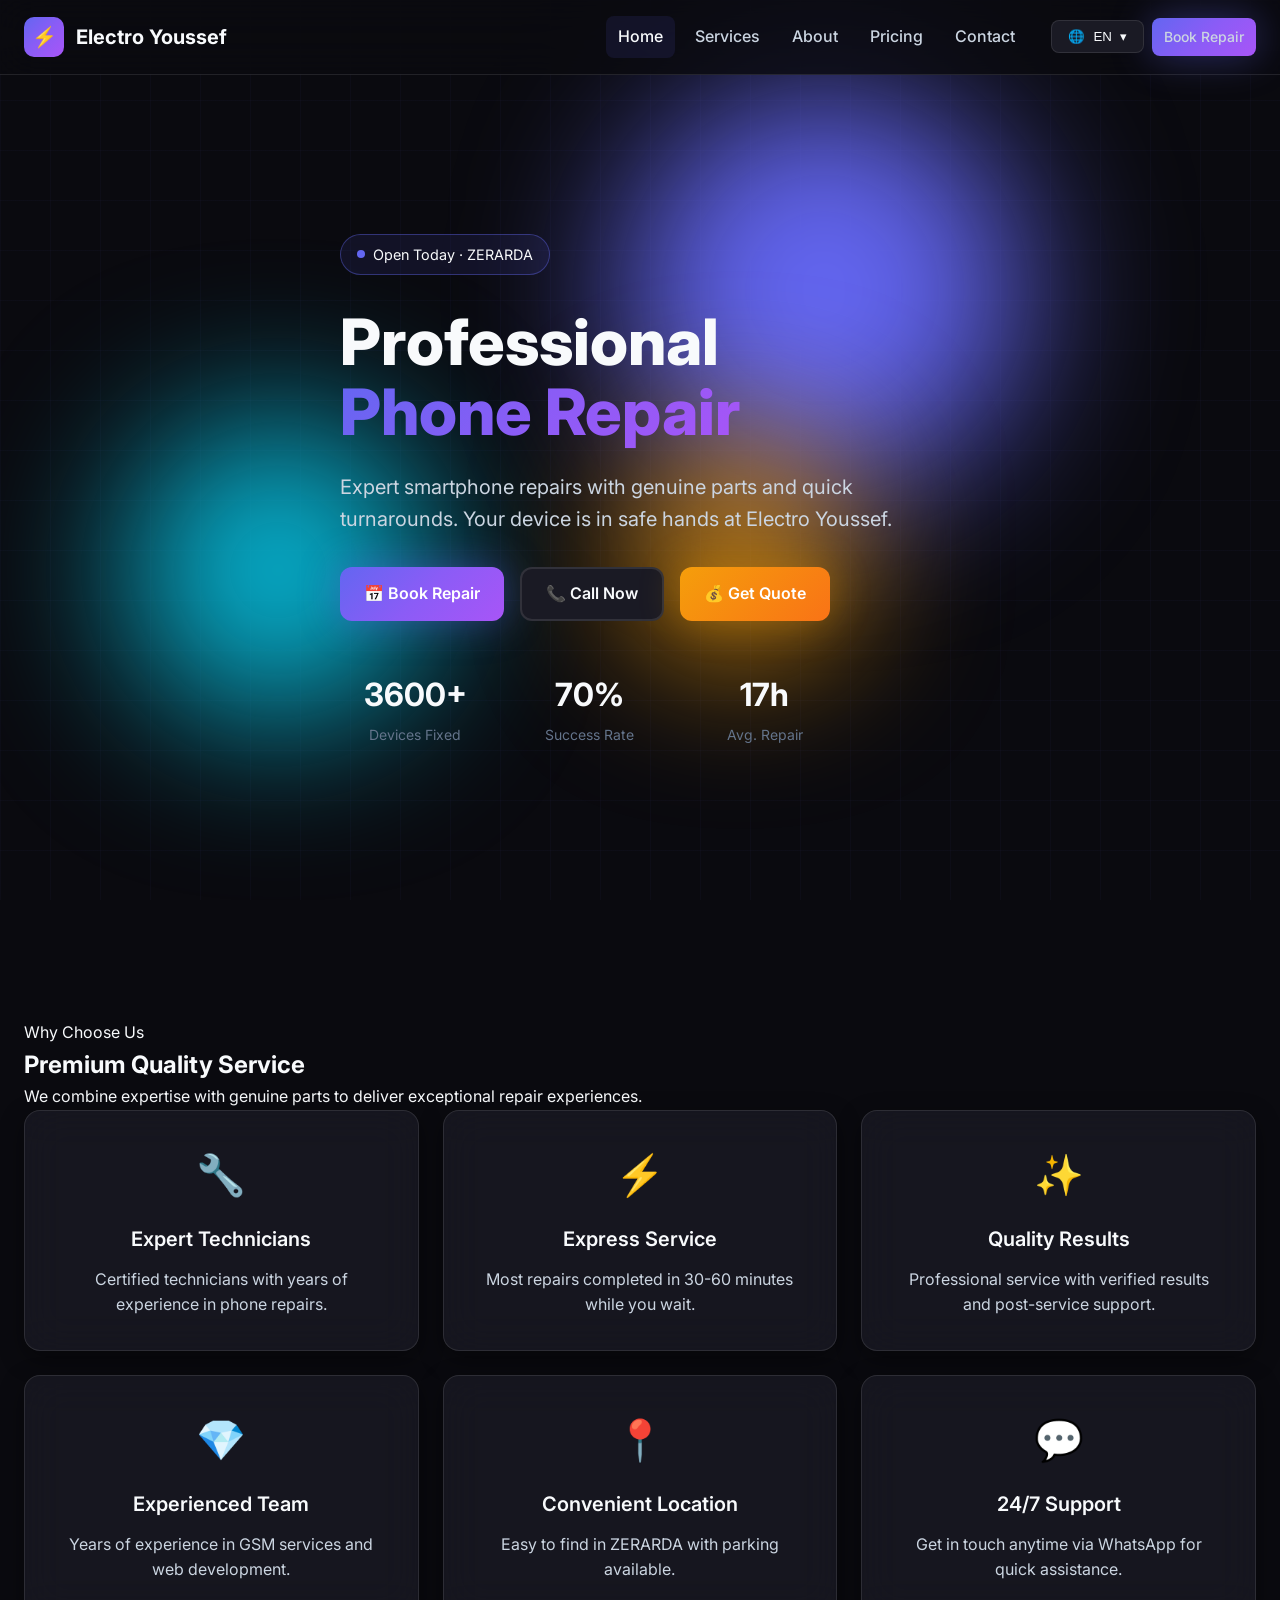
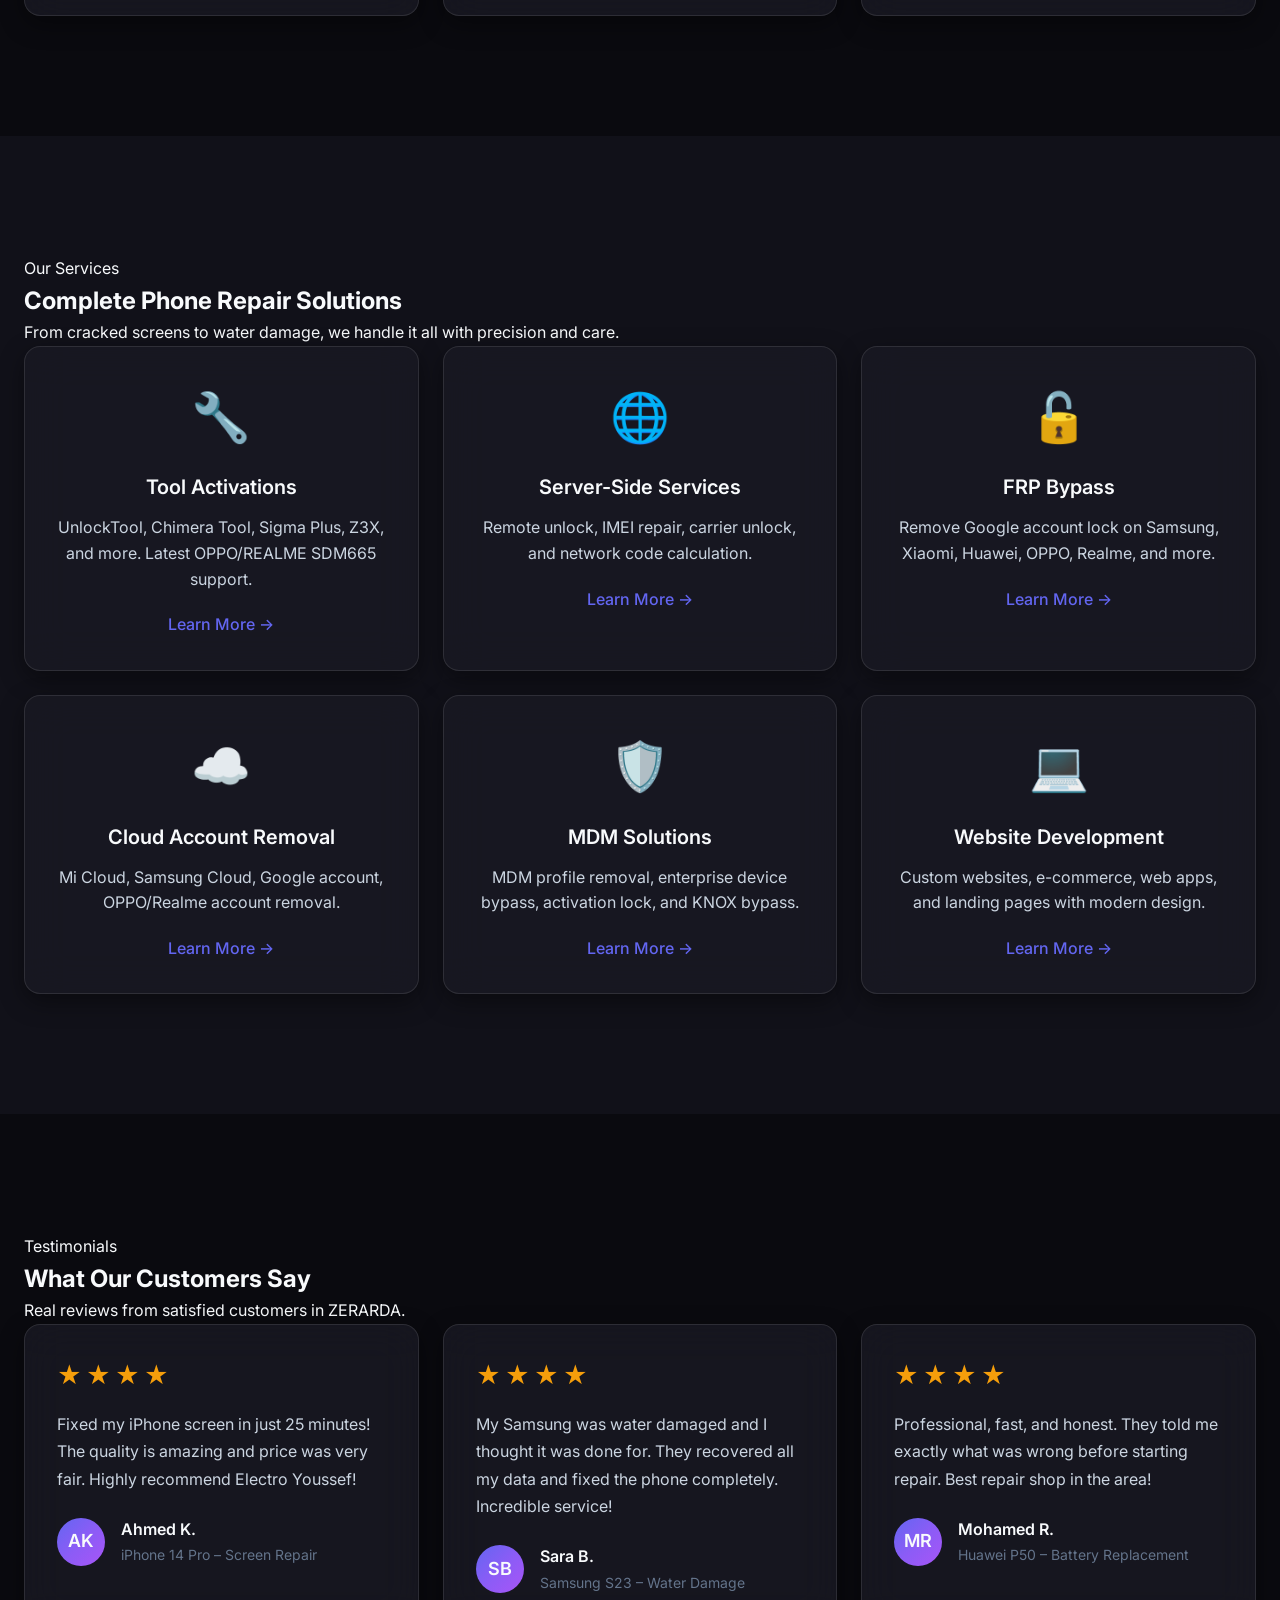
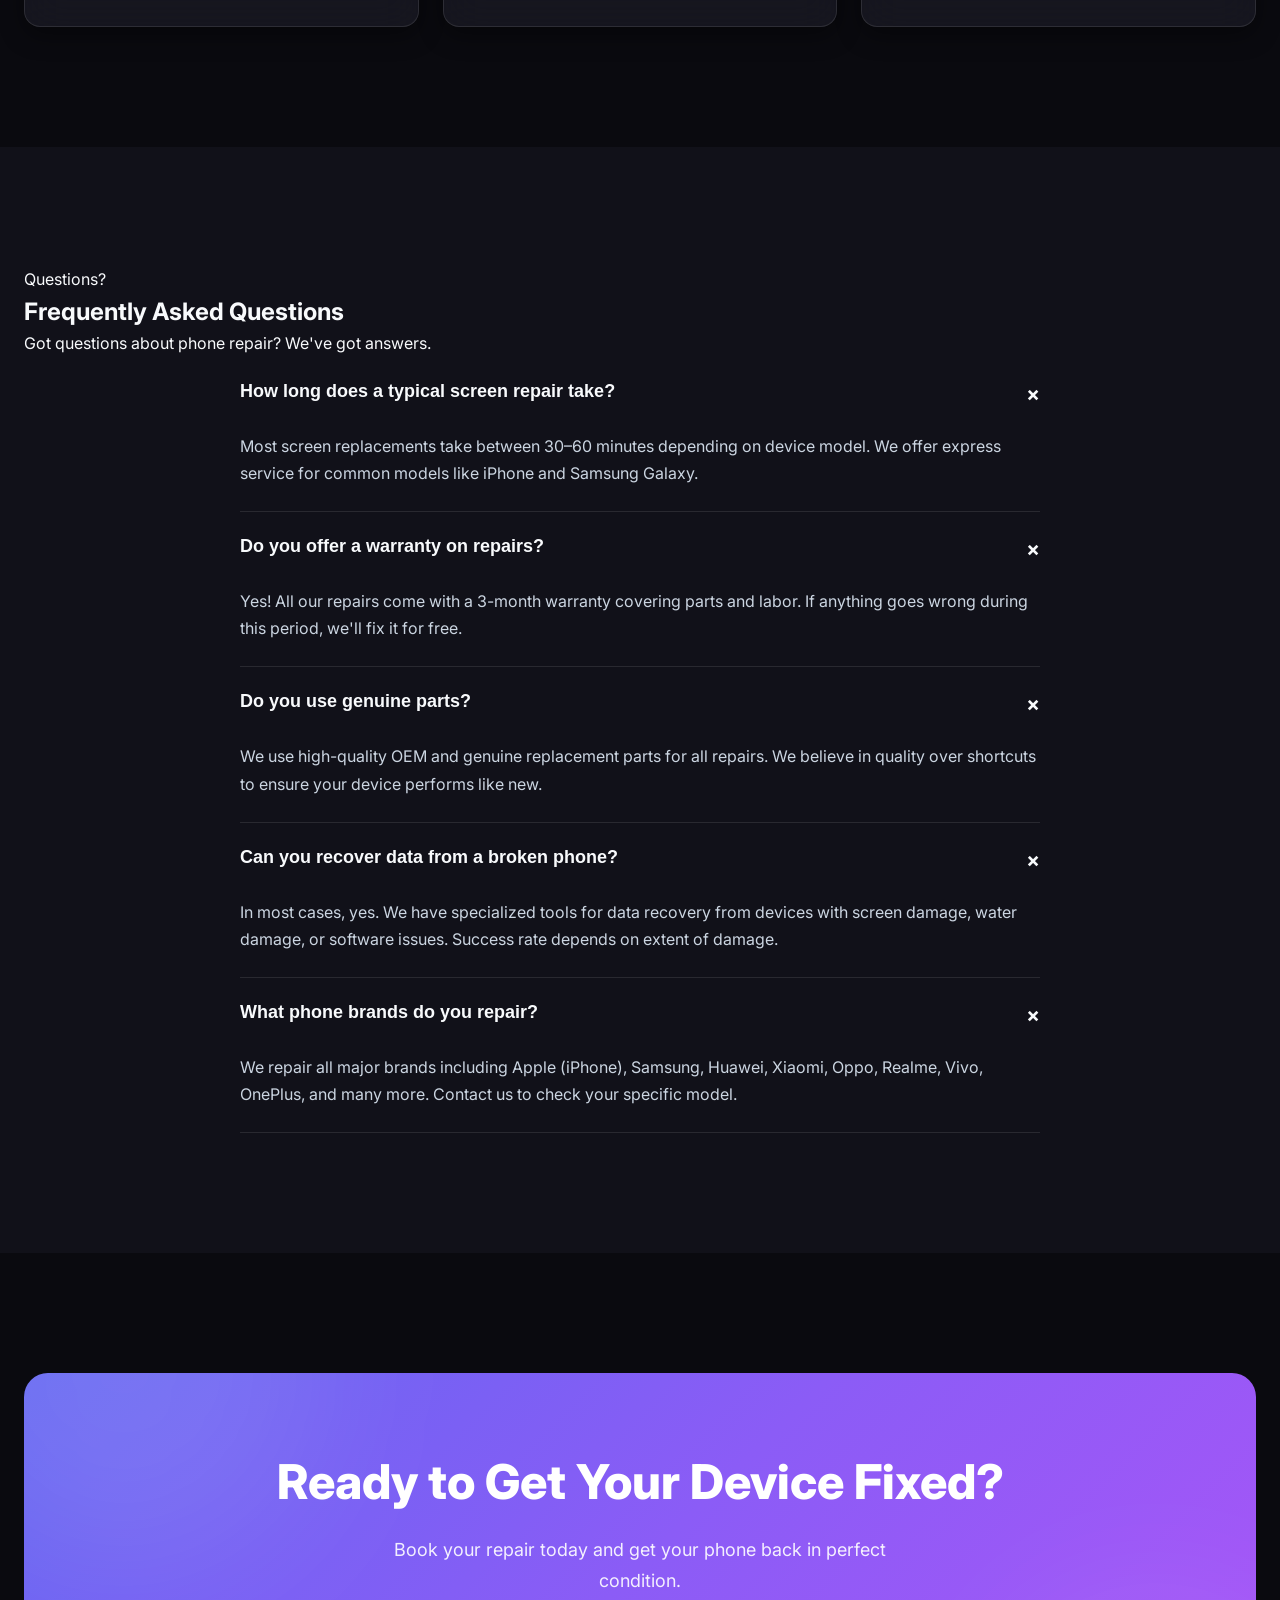
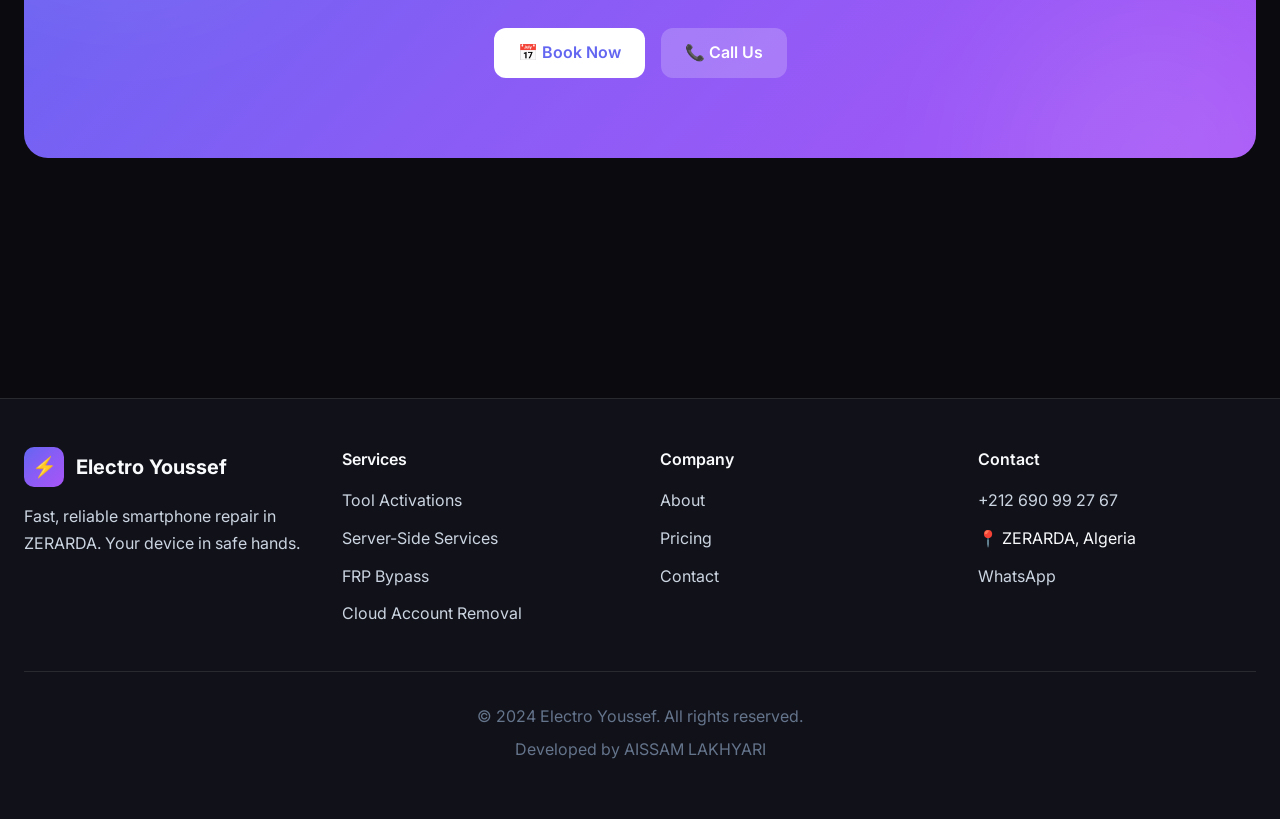
==== commit 4e3be7fc: "Updated Youssef-Claw website with Morocco location, new phone number, and 6 GSM services 📍 Location " ====
--- a/index.html
+++ b/index.html
@@ -3,36 +3,37 @@
 <head>
   <meta charset="UTF-8">
   <meta name="viewport" content="width=device-width, initial-scale=1.0">
-  <meta name="description" content="Professional GSM services at Youssef GSM in ZERARDA. Tool activations, FRP bypass, cloud account removal, bypass solutions.">
-  <title>Youssef GSM | Professional GSM Services & Solutions</title>
-  
+  <meta name="description" content="Professional GSM services and web development at Electro Youssef in ZERARDA, Algeria. Tool activations, FRP bypass, cloud account removal, MDM solutions, and custom website development.">
+  <title>Electro Youssef | Professional GSM & Web Services</title>
+
   <!-- Fonts -->
   <link rel="preconnect" href="https://fonts.googleapis.com">
   <link rel="preconnect" href="https://fonts.gstatic.com" crossorigin>
-  <link href="https://fonts.googleapis.com/css2?family=Inter:wght@400;500;600;700;800&display=swap" rel="stylesheet">
-  
+  <link href="https://fonts.googleapis.com/css2?family=Inter:wght@300;400;500;600;700;800&display=swap" rel="stylesheet">
+
   <!-- Styles -->
   <link rel="stylesheet" href="css/modern-style.css">
-  
+
   <!-- Favicon -->
   <link rel="icon" href="data:image/svg+xml,<svg xmlns='http://www.w3.org/2000/svg' viewBox='0 0 100 100'><text y='.9em' font-size='90'>⚡</text></svg>">
 </head>
 <body>
 
-  <!-- ═══ NAVIGATION ═══ -->
+  <!-- NAVIGATION -->
   <nav class="navbar" id="navbar">
     <div class="container">
       <a href="index.html" class="nav-logo">
         <div class="nav-logo-icon">⚡</div>
-        <span data-i18n="brand_name">Youssef GSM</span>
+        <span data-i18n="brand_name">Electro Youssef</span>
       </a>
-      
+
       <div class="nav-links" id="nav-links">
         <a href="index.html" class="active" data-i18n="nav_home">Home</a>
         <a href="services.html" data-i18n="nav_services">Services</a>
         <a href="about.html" data-i18n="nav_about">About</a>
+        <a href="pricing.html" data-i18n="nav_pricing">Pricing</a>
         <a href="contact.html" data-i18n="nav_contact">Contact</a>
-        
+
         <div class="lang-switcher">
           <button class="lang-btn" aria-haspopup="true" aria-expanded="false">
             🌐 <span class="current-lang">EN</span> ▾
@@ -43,17 +44,17 @@
             <button class="lang-option" data-lang="ar" data-i18n="lang_ar">العربية (AR)</button>
           </div>
         </div>
-        
-        <a href="contact.html" class="btn btn-primary btn-sm" data-i18n="nav_book">Book Service</a>
-      </div>
-      
+
+        <a href="contact.html" class="btn btn-primary btn-sm" data-i18n="nav_book">Get Quote</a>
+      </div>
+
       <button class="hamburger" id="hamburger" aria-label="Toggle menu">
         <span></span><span></span><span></span>
       </button>
     </div>
   </nav>
 
-  <!-- ═══ HERO SECTION ═══ -->
+  <!-- HERO SECTION -->
   <section class="hero">
     <div class="hero-bg">
       <div class="hero-grid"></div>
@@ -61,93 +62,93 @@
       <div class="hero-orb hero-orb-2"></div>
       <div class="hero-orb hero-orb-3"></div>
     </div>
-    
+
     <div class="container">
       <div class="hero-content">
         <div class="hero-badge">
           <span class="pulse-dot"></span>
           <span data-i18n="hero_badge">Open Today · ZERARDA</span>
         </div>
-        
+
         <h1 class="hero-title">
-          <span data-i18n="hero_title1">Fast & Reliable</span><br>
-          <span class="gradient-text" data-i18n="hero_title2">Phone Repair</span>
+          <span data-i18n="hero_title1">Professional</span><br>
+          <span class="gradient-text" data-i18n="hero_title2">GSM & Web Services</span>
         </h1>
-        
+
         <p class="hero-description" data-i18n="hero_desc">
-          Expert smartphone repairs with genuine parts and quick turnarounds. Your device is in safe hands at Youssef GSM.
+          Expert GSM solutions and professional web development. Tool activations, FRP bypass, cloud account removal, MDM solutions, and custom websites. Your business in safe hands at Electro Youssef.
         </p>
-        
+
         <div class="hero-buttons">
           <a href="contact.html" class="btn btn-primary" data-i18n="btn_book">
-            📅 Book Repair
+            📅 Get Quote
           </a>
           <a href="tel:+212690992767" class="btn btn-secondary" data-i18n="btn_call">
             📞 Call Now
           </a>
           <a href="services.html" class="btn btn-accent" data-i18n="btn_quote">
-            💰 Get Quote
+            🔧 View Services
           </a>
         </div>
-        
+
         <div class="hero-stats">
           <div class="hero-stat">
             <div class="hero-stat-value" data-count="5000" data-suffix="+">0</div>
-            <div class="hero-stat-label" data-i18n="stat_devices">Devices Fixed</div>
+            <div class="hero-stat-label" data-i18n="stat_devices">Devices Serviced</div>
           </div>
           <div class="hero-stat">
             <div class="hero-stat-value" data-count="98" data-suffix="%">0</div>
             <div class="hero-stat-label" data-i18n="stat_rate">Success Rate</div>
           </div>
           <div class="hero-stat">
-            <div class="hero-stat-value" data-count="30" data-suffix="">0</div>
-            <div class="hero-stat-label" data-i18n="stat_time">Avg. Repair</div>
-          </div>
-        </div>
-      </div>
-    </div>
-  </section>
-
-  <!-- ═══ FEATURES SECTION ═══ -->
+            <div class="hero-stat-value" data-count="24" data-suffix="h">0</div>
+            <div class="hero-stat-label" data-i18n="stat_time">Avg. Response</div>
+          </div>
+        </div>
+      </div>
+    </div>
+  </section>
+
+  <!-- FEATURES SECTION -->
   <section class="section">
     <div class="container">
       <div class="section-header reveal">
         <span class="section-subtitle">Why Choose Us</span>
         <h2 class="section-title" data-i18n="features_heading">Premium Quality Service</h2>
-        <p class="section-description" data-i18n="features_sub">We combine expertise with genuine parts to deliver exceptional repair experiences.</p>
-      </div>
-      
+        <p class="section-description" data-i18n="features_sub">We combine expertise with professional tools to deliver exceptional GSM and web solutions.</p>
+      </div>
+
       <div class="features-grid">
         <div class="feature-card glass reveal">
-          <div class="feature-icon">🛡️</div>
-          <h3 data-i18n="feat_warranty">3-Month Warranty</h3>
-          <p data-i18n="feat_warranty_desc">All repairs come with a comprehensive 3-month warranty covering parts and labor.</p>
-        </div>
-        
+          <div class="feature-icon">🔧</div>
+          <h3 data-i18n="feat_expert">Expert Tools</h3>
+          <p data-i18n="feat_expert_desc">Official activations for UnlockTool, Chimera, Sigma Plus, Z3X, and more.</p>
+        </div>
+
         <div class="feature-card glass reveal">
           <div class="feature-icon">⚡</div>
-          <h3 data-i18n="feat_speed">Express Service</h3>
-          <p data-i18n="feat_speed_desc">Most repairs completed in 30-60 minutes while you wait.</p>
-        </div>
-        
+          <h3 data-i18n="feat_speed">Fast Service</h3>
+          <p data-i18n="feat_speed_desc">Most operations completed within 1-24 hours. Quick turnaround guaranteed.</p>
+        </div>
+
         <div class="feature-card glass reveal">
           <div class="feature-icon">✨</div>
-          <h3 data-i18n="feat_genuine">Genuine Parts</h3>
-          <p data-i18n="feat_genuine_desc">We use only OEM and high-quality replacement parts.</p>
-        </div>
-        
+          <h3 data-i18n="feat_quality">Quality Results</h3>
+          <p data-i18n="feat_quality_desc">Professional service with verified results and post-service support.</p>
+        </div>
+
         <div class="feature-card glass reveal">
           <div class="feature-icon">💎</div>
-          <h3 data-i18n="feat_expert">Expert Technicians</h3>
-          <p data-i18n="feat_expert_desc">Certified technicians with years of experience in phone repairs.</p>
-        </div>
-        
+          <h3 data-i18n="feat_experienced">Experienced Team</h3>
+          <p data-i18n="feat_experienced_desc">Years of experience in GSM services and web development.</p>
+        </div>
+
         <div class="feature-card glass reveal">
           <div class="feature-icon">📍</div>
           <h3 data-i18n="feat_location">Convenient Location</h3>
-          <p data-i18n="feat_location_desc">Easy to find in ZERARDA with parking available.</p>
-        </div>
-        
+          <p data-i18n="feat_location_desc">Easy to find in ZERARDA, TAZA with parking available.</p>
+        </div>
+
         <div class="feature-card glass reveal">
           <div class="feature-icon">💬</div>
           <h3 data-i18n="feat_support">24/7 Support</h3>
@@ -157,167 +158,109 @@
     </div>
   </section>
 
-  <!-- ═══ COMPARISON SECTION ═══ -->
+  <!-- SERVICES PREVIEW SECTION -->
   <section class="section" style="background: var(--bg-secondary);">
     <div class="container">
       <div class="section-header reveal">
-        <span class="section-subtitle">Comparison</span>
-        <h2 class="section-title" data-i18n="comparison_heading">Open-Boudayri vs Youssef-Claw</h2>
-        <p class="section-description" data-i18n="comparison_sub">Choose the right solution for your business needs.</p>
-      </div>
-      
-      <div class="comparison-grid">
-        <div class="comparison-card">
-          <div class="comparison-header">
-            <div class="comparison-logo">📷</div>
-            <div class="comparison-name">
-              Open-Boudayri
-              <span>Photography Portfolio</span>
-            </div>
-          </div>
-          
-          <div class="comparison-specs">
-            <div class="comparison-spec">
-              <span class="spec-label">Type</span>
-              <span class="spec-value">Next.js 15 App</span>
-            </div>
-            <div class="comparison-spec">
-              <span class="spec-label">Framework</span>
-              <span class="spec-value good">React 19</span>
-            </div>
-            <div class="comparison-spec">
-              <span class="spec-label">Styling</span>
-              <span class="spec-value good">Tailwind CSS v4</span>
-            </div>
-            <div class="comparison-spec">
-              <span class="spec-label">Languages</span>
-              <span class="spec-value neutral">EN / AR (2)</span>
-            </div>
-            <div class="comparison-spec">
-              <span class="spec-label">Storage</span>
-              <span class="spec-value good">Cloudinary</span>
-            </div>
-            <div class="comparison-spec">
-              <span class="spec-label">Database</span>
-              <span class="spec-value neutral">JSON files</span>
-            </div>
-            <div class="comparison-spec">
-              <span class="spec-label">Build</span>
-              <span class="spec-value neutral">Required</span>
-            </div>
-            <div class="comparison-spec">
-              <span class="spec-label">Authentication</span>
-              <span class="spec-value good">JWT + Cookies</span>
-            </div>
-          </div>
-          
-          <div class="comparison-verdict">
-            <p><strong data-i18n="comp_verdict_title">Best For:</strong> <span data-i18n="comp_verdict_boudayri">Photographers needing a dynamic, feature-rich portfolio with admin dashboard.</span></p>
-          </div>
-        </div>
-        
-        <div class="comparison-card winner">
-          <span class="comparison-winner-badge" data-i18n="badge_recommended">⭐ Recommended</span>
-          
-          <div class="comparison-header">
-            <div class="comparison-logo">⚡</div>
-            <div class="comparison-name">
-              Youssef-Claw
-              <span>Phone Repair Site</span>
-            </div>
-          </div>
-          
-          <div class="comparison-specs">
-            <div class="comparison-spec">
-              <span class="spec-label">Type</span>
-              <span class="spec-value">Static HTML/CSS/JS</span>
-            </div>
-            <div class="comparison-spec">
-              <span class="spec-label">Framework</span>
-              <span class="spec-value neutral">Vanilla JS</span>
-            </div>
-            <div class="comparison-spec">
-              <span class="spec-label">Styling</span>
-              <span class="spec-value good">Custom CSS</span>
-            </div>
-            <div class="comparison-spec">
-              <span class="spec-label">Languages</span>
-              <span class="spec-value good">EN / FR / AR (3) ⭐</span>
-            </div>
-            <div class="comparison-spec">
-              <span class="spec-label">Storage</span>
-              <span class="spec-value neutral">Local</span>
-            </div>
-            <div class="comparison-spec">
-              <span class="spec-label">Database</span>
-              <span class="spec-value good">Not required ⭐</span>
-            </div>
-            <div class="comparison-spec">
-              <span class="spec-label">Build</span>
-              <span class="spec-value good">Not required ⭐</span>
-            </div>
-            <div class="comparison-spec">
-              <span class="spec-label">Authentication</span>
-              <span class="spec-value neutral">Not required</span>
-            </div>
-          </div>
-          
-          <div class="comparison-verdict">
-            <p><strong data-i18n="comp_verdict_title">Best For:</strong> <span data-i18n="comp_verdict_youssef">Local businesses needing a fast, easy-to-deploy website with minimal setup.</span></p>
-          </div>
-        </div>
-      </div>
-    </div>
-  </section>
-
-  <!-- ═══ TESTIMONIALS ═══ -->
+        <span class="section-subtitle">Our Services</span>
+        <h2 class="section-title" data-i18n="services_preview_heading">Complete GSM & Web Solutions</h2>
+        <p class="section-description" data-i18n="services_preview_sub">From tool activations to FRP bypass, cloud account removal to web development. Professional services you can trust.</p>
+      </div>
+
+      <div class="services-preview-grid">
+        <div class="service-preview-card glass reveal">
+          <div class="service-preview-icon">🔧</div>
+          <h3 data-i18n="sp_tools">Tool Activations</h3>
+          <p data-i18n="sp_tools_desc">UnlockTool, Chimera Tool, Sigma Plus, Z3X, and more. Latest OPPO/REALME SDM665 support.</p>
+          <a href="services.html" class="service-preview-link" data-i18n="sp_learn_more">Learn More →</a>
+        </div>
+
+        <div class="service-preview-card glass reveal">
+          <div class="service-preview-icon">🌐</div>
+          <h3 data-i18n="sp_server">Server-Side Services</h3>
+          <p data-i18n="sp_server_desc">Remote unlock, IMEI repair, carrier unlock, and network code calculation.</p>
+          <a href="services.html" class="service-preview-link" data-i18n="sp_learn_more">Learn More →</a>
+        </div>
+
+        <div class="service-preview-card glass reveal">
+          <div class="service-preview-icon">🔓</div>
+          <h3 data-i18n="sp_frp">FRP Bypass</h3>
+          <p data-i18n="sp_frp_desc">Remove Google account lock on Samsung, Xiaomi, Huawei, OPPO, Realme, and more.</p>
+          <a href="services.html" class="service-preview-link" data-i18n="sp_learn_more">Learn More →</a>
+        </div>
+
+        <div class="service-preview-card glass reveal">
+          <div class="service-preview-icon">☁️</div>
+          <h3 data-i18n="sp_cloud">Cloud Account Removal</h3>
+          <p data-i18n="sp_cloud_desc">Mi Cloud, Samsung Cloud, Google account, OPPO/Realme account removal.</p>
+          <a href="services.html" class="service-preview-link" data-i18n="sp_learn_more">Learn More →</a>
+        </div>
+
+        <div class="service-preview-card glass reveal">
+          <div class="service-preview-icon">🛡️</div>
+          <h3 data-i18n="sp_mdm">MDM Solutions</h3>
+          <p data-i18n="sp_mdm_desc">MDM profile removal, enterprise device bypass, activation lock, and KNOX bypass.</p>
+          <a href="services.html" class="service-preview-link" data-i18n="sp_learn_more">Learn More →</a>
+        </div>
+
+        <div class="service-preview-card glass reveal">
+          <div class="service-preview-icon">💻</div>
+          <h3 data-i18n="sp_web">Website Development</h3>
+          <p data-i18n="sp_web_desc">Custom websites, e-commerce, web apps, and landing pages with modern design.</p>
+          <a href="services.html" class="service-preview-link" data-i18n="sp_learn_more">Learn More →</a>
+        </div>
+      </div>
+    </div>
+  </section>
+
+  <!-- TESTIMONIALS -->
   <section class="section">
     <div class="container">
       <div class="section-header reveal">
         <span class="section-subtitle">Testimonials</span>
         <h2 class="section-title" data-i18n="testimonials_heading">What Our Customers Say</h2>
-        <p class="section-description" data-i18n="testimonials_sub">Real reviews from satisfied customers in ZERARDA.</p>
-      </div>
-      
+        <p class="section-description" data-i18n="testimonials_sub">Real reviews from satisfied customers in ZERARDA, TAZA, Morocco.</p>
+      </div>
+
       <div class="testimonials-grid">
         <div class="testimonial-card glass reveal">
           <div class="testimonial-rating">
             <span>★</span><span>★</span><span>★</span><span>★</span>
           </div>
-          <p class="testimonial-text" data-i18n="t1_text">Fixed my iPhone screen in just 25 minutes! The quality is amazing and price was very fair. Highly recommend Electro Youssef!</p>
+          <p class="testimonial-text" data-i18n="t1_text">Got my Samsung FRP bypass done in just a few hours! Professional service and excellent communication. Highly recommend Electro Youssef!</p>
           <div class="testimonial-author">
             <div class="testimonial-avatar">AK</div>
             <div class="testimonial-info">
               <h4 data-i18n="t1_name">Ahmed K.</h4>
-              <p data-i18n="t1_role">iPhone 14 Pro – Screen Repair</p>
+              <p data-i18n="t1_role">Samsung S23 – FRP Bypass</p>
             </div>
           </div>
         </div>
-        
+
         <div class="testimonial-card glass reveal">
           <div class="testimonial-rating">
             <span>★</span><span>★</span><span>★</span><span>★</span>
           </div>
-          <p class="testimonial-text" data-i18n="t2_text">My Samsung was water damaged and I thought it was done for. They recovered all my data and fixed the phone completely. Incredible service!</p>
+          <p class="testimonial-text" data-i18n="t2_text">My Xiaomi was locked with Mi Cloud. They removed it quickly and I got full access back. Incredible service and very professional!</p>
           <div class="testimonial-author">
             <div class="testimonial-avatar">SB</div>
             <div class="testimonial-info">
               <h4 data-i18n="t2_name">Sara B.</h4>
-              <p data-i18n="t2_role">Samsung S23 – Water Damage</p>
+              <p data-i18n="t2_role">Xiaomi Mi 11 – Mi Cloud Removal</p>
             </div>
           </div>
         </div>
-        
+
         <div class="testimonial-card glass reveal">
           <div class="testimonial-rating">
             <span>★</span><span>★</span><span>★</span><span>★</span>
           </div>
-          <p class="testimonial-text" data-i18n="t3_text">Professional, fast, and honest. They told me exactly what was wrong before starting repair. Best repair shop in the area!</p>
+          <p class="testimonial-text" data-i18n="t3_text">They built an amazing website for my business. Modern design, responsive, and exactly what I needed. Best web development in the area!</p>
           <div class="testimonial-author">
             <div class="testimonial-avatar">MR</div>
             <div class="testimonial-info">
               <h4 data-i18n="t3_name">Mohamed R.</h4>
-              <p data-i18n="t3_role">Huawei P50 – Battery Replacement</p>
+              <p data-i18n="t3_role">E-commerce Website</p>
             </div>
           </div>
         </div>
@@ -325,81 +268,81 @@
     </div>
   </section>
 
-  <!-- ═══ FAQ SECTION ═══ -->
+  <!-- FAQ SECTION -->
   <section class="section" style="background: var(--bg-secondary);">
     <div class="container">
       <div class="section-header reveal">
         <span class="section-subtitle">Questions?</span>
         <h2 class="section-title" data-i18n="faq_heading">Frequently Asked Questions</h2>
-        <p class="section-description" data-i18n="faq_sub">Got questions about GSM services? We've got answers.</p>
-      </div>
-      
+        <p class="section-description" data-i18n="faq_sub">Got questions about our GSM and web services? We've got answers.</p>
+      </div>
+
       <div class="faq-list">
         <div class="faq-item reveal">
           <button class="faq-question">
-            <h4 data-i18n="faq1_q">How long does a typical screen repair take?</h4>
+            <h4 data-i18n="faq1_q">What GSM tools do you support?</h4>
             <span class="faq-icon">+</span>
           </button>
           <div class="faq-answer">
-            <p data-i18n="faq1_a">Most screen replacements take between 30–60 minutes depending on device model. We offer express service for common models like iPhone and Samsung Galaxy.</p>
-          </div>
-        </div>
-        
+            <p data-i18n="faq1_a">We provide activations and support for UnlockTool, Chimera Tool, Sigma Plus, Z3X, Octoplus Suite, and other major GSM tools. Latest OPPO/REALME SDM665 support included.</p>
+          </div>
+        </div>
+
         <div class="faq-item reveal">
           <button class="faq-question">
-            <h4 data-i18n="faq2_q">Do you offer a warranty on repairs?</h4>
+            <h4 data-i18n="faq2_q">How long does FRP bypass take?</h4>
             <span class="faq-icon">+</span>
           </button>
           <div class="faq-answer">
-            <p data-i18n="faq2_a">Yes! All our repairs come with a 3-month warranty covering parts and labor. If anything goes wrong during this period, we'll fix it for free.</p>
-          </div>
-        </div>
-        
+            <p data-i18n="faq2_a">Most FRP bypass operations are completed within 1-24 hours depending on the device model and security level. Some Samsung models may require additional time.</p>
+          </div>
+        </div>
+
         <div class="faq-item reveal">
           <button class="faq-question">
-            <h4 data-i18n="faq3_q">Do you use genuine parts?</h4>
+            <h4 data-i18n="faq3_q">Can you remove cloud accounts from any device?</h4>
             <span class="faq-icon">+</span>
           </button>
           <div class="faq-answer">
-            <p data-i18n="faq3_a">We use high-quality OEM and genuine replacement parts for all repairs. We believe in quality over shortcuts to ensure your device performs like new.</p>
-          </div>
-        </div>
-        
+            <p data-i18n="faq3_a">We support cloud account removal for Mi Cloud, Samsung Cloud, Google Account, OPPO/Realme, Vivo Cloud, Huawei ID, and Honor ID. Proof of ownership may be required for some services.</p>
+          </div>
+        </div>
+
         <div class="faq-item reveal">
           <button class="faq-question">
-            <h4 data-i18n="faq4_q">Can you recover data from a broken phone?</h4>
+            <h4 data-i18n="faq4_q">Do you offer MDM removal services?</h4>
             <span class="faq-icon">+</span>
           </button>
           <div class="faq-answer">
-            <p data-i18n="faq4_a">In most cases, yes. We have specialized tools for data recovery from devices with screen damage, water damage, or software issues. Success rate depends on extent of damage.</p>
-          </div>
-        </div>
-        
+            <p data-i18n="faq4_a">Yes, we provide MDM profile removal, enterprise device bypass, Apple activation lock bypass, and Samsung KNOX bypass solutions for properly documented devices.</p>
+          </div>
+        </div>
+
         <div class="faq-item reveal">
           <button class="faq-question">
-            <h4 data-i18n="faq5_q">What phone brands do you repair?</h4>
+            <h4 data-i18n="faq5_q">What web development services do you offer?</h4>
             <span class="faq-icon">+</span>
           </button>
           <div class="faq-answer">
-            <p data-i18n="faq5_a">We repair all major brands including Apple (iPhone), Samsung, Huawei, Xiaomi, Oppo, Realme, Vivo, OnePlus, and many more. Contact us to check your specific model.</p>
-          </div>
-        </div>
-      </div>
-    </div>
-  </section>
-
-  <!-- ═══ CTA SECTION ═══ -->
+            <p data-i18n="faq5_a">We build business websites, e-commerce platforms, custom web applications, landing pages, and provide website redesign and optimization services. All designs are mobile-first and SEO-optimized.</p>
+          </div>
+        </div>
+      </div>
+    </div>
+  </section>
+
+  <!-- CTA SECTION -->
   <section class="section">
     <div class="container">
       <div class="cta-section" style="position: relative; padding: 80px 0; overflow: hidden; border-radius: 24px; background: var(--gradient-primary); text-align: center;">
         <div style="position: relative; z-index: 1;">
           <h2 style="font-family: var(--font-display); font-size: clamp(2rem, 4vw, 3rem); font-weight: 800; line-height: 1.2; margin-bottom: 24px; color: white;">
-            <span data-i18n="cta_title">Ready to Get Your Device Fixed?</span>
+            <span data-i18n="cta_title">Ready to Get Started?</span>
           </h2>
-          <p style="font-size: 1.125rem; color: rgba(255, 255, 255, 0.9); max-width: 540px; margin: 0 auto 32px; line-height: 1.7;" data-i18n="cta_sub">Book your repair today and get your phone back in perfect condition.</p>
+          <p style="font-size: 1.125rem; color: rgba(255, 255, 255, 0.9); max-width: 540px; margin: 0 auto 32px; line-height: 1.7;" data-i18n="cta_sub">Contact us today for professional GSM services and web development solutions.</p>
           <div style="display: flex; gap: 16px; justify-content: center; flex-wrap: wrap;">
-            <a href="contact.html" class="btn" style="background: white; color: var(--primary); width: auto;" data-i18n="services_cta_btn1">📅 Book Now</a>
-            <a href="tel:+212690992767" class="btn" style="background: rgba(255, 255, 255, 0.2); color: white; border-color: rgba(255, 255, 255, 0.3); width: auto;" data-i18n="services_cta_btn2">📞 Call Us</a>
+            <a href="contact.html" class="btn" style="background: white; color: var(--primary); width: auto;" data-i18n="services_cta_btn1">📅 Contact Us</a>
+            <a href="tel:+212690992767" class="btn" style="background: rgba(255, 255, 255, 0.2); color: white; border-color: rgba(255, 255, 255, 0.3); width: auto;" data-i18n="services_cta_btn2">📞 Call Now</a>
           </div>
         </div>
         <!-- Background decoration -->
@@ -409,28 +352,28 @@
     </div>
   </section>
 
-  <!-- ═══ FOOTER ═══ -->
+  <!-- FOOTER -->
   <footer class="footer">
     <div class="container">
       <div class="footer-content">
         <div class="footer-brand">
           <a href="index.html" class="nav-logo">
             <div class="nav-logo-icon">⚡</div>
-            <span data-i18n="brand_name">Youssef GSM</span>
+            <span data-i18n="brand_name">Electro Youssef</span>
           </a>
-          <p data-i18n="footer_desc">Fast, reliable smartphone repair in ZERARDA. Your device in safe hands.</p>
-        </div>
-        
+          <p data-i18n="footer_desc">Professional GSM services and web development in ZERARDA. Expert solutions you can trust.</p>
+        </div>
+
         <div class="footer-section">
           <h4 data-i18n="footer_services">Services</h4>
           <ul class="footer-links">
-            <li><a href="services.html" data-i18n="srv_screen">Screen Replacement</a></li>
-            <li><a href="services.html" data-i18n="srv_battery">Battery Replacement</a></li>
-            <li><a href="services.html" data-i18n="srv_port">Charging Port Repair</a></li>
-            <li><a href="services.html" data-i18n="srv_water">Water Damage Recovery</a></li>
+            <li><a href="services.html" data-i18n="srv_tools">Tool Activations</a></li>
+            <li><a href="services.html" data-i18n="srv_server">Server-Side Services</a></li>
+            <li><a href="services.html" data-i18n="srv_frp">FRP Bypass</a></li>
+            <li><a href="services.html" data-i18n="srv_cloud">Cloud Account Removal</a></li>
           </ul>
         </div>
-        
+
         <div class="footer-section">
           <h4 data-i18n="footer_company">Company</h4>
           <ul class="footer-links">
@@ -439,7 +382,7 @@
             <li><a href="contact.html" data-i18n="nav_contact">Contact</a></li>
           </ul>
         </div>
-        
+
         <div class="footer-section">
           <h4 data-i18n="footer_contact">Contact</h4>
           <ul class="footer-links">
@@ -449,15 +392,15 @@
           </ul>
         </div>
       </div>
-      
+
       <div class="footer-credits">
-        <p>&copy; 2024 Youssef GSM. <span data-i18n="footer_rights">All rights reserved.</span></p>
+        <p>&copy; 2024 Electro Youssef. <span data-i18n="footer_rights">All rights reserved.</span></p>
         <p data-i18n="footer_made">Developed by AISSAM LAKHYARI</p>
       </div>
     </div>
   </footer>
 
-  <!-- ═══ SCRIPTS ═══ -->
-  <script src="js/modern-main-full-v2.js"></script>
+  <!-- SCRIPTS -->
+  <script src="js/modern-main.js"></script>
 </body>
 </html>
--- a/css/modern-style.css
+++ b/css/modern-style.css
@@ -1,6 +1,7 @@
 /* ============================================
    ELECTRO YOUSSEF - Premium Modern Design
    Author: AISSAM LAKHYARI
+   Design: Glassmorphism, Dark Theme, Modern UI
    ============================================ */
 
 /* ===== CSS VARIABLES & THEME ===== */
@@ -10,54 +11,55 @@
   --primary-dark: #4f46e5;
   --primary-light: #818cf8;
   --primary-glow: rgba(99, 102, 241, 0.4);
-  
+
   /* Secondary Colors */
   --secondary: #06b6d4;
   --secondary-dark: #0891b2;
   --secondary-glow: rgba(6, 182, 212, 0.4);
-  
+
   /* Accent Colors */
   --accent: #f59e0b;
   --accent-dark: #d97706;
   --accent-glow: rgba(245, 158, 11, 0.3);
-  
+
   /* Neutrals */
   --bg-primary: #0a0a0f;
   --bg-secondary: #111119;
   --bg-tertiary: #1a1a24;
   --bg-card: rgba(26, 26, 36, 0.8);
   --bg-glass: rgba(255, 255, 255, 0.03);
-  
+
   /* Text Colors */
   --text-primary: #f8fafc;
   --text-secondary: #cbd5e1;
   --text-muted: #64748b;
-  
+
   /* Borders */
   --border-color: rgba(255, 255, 255, 0.1);
   --border-glow: rgba(99, 102, 241, 0.3);
-  
+
   /* Gradients */
   --gradient-primary: linear-gradient(135deg, #6366f1 0%, #8b5cf6 50%, #a855f7 100%);
   --gradient-secondary: linear-gradient(135deg, #06b6d4 0%, #3b82f6 100%);
   --gradient-accent: linear-gradient(135deg, #f59e0b 0%, #f97316 100%);
   --gradient-dark: linear-gradient(180deg, #0a0a0f 0%, #111119 100%);
-  
+  --gradient-glass: linear-gradient(135deg, rgba(255, 255, 255, 0.1), rgba(255, 255, 255, 0.05));
+
   /* Effects */
   --shadow-sm: 0 2px 8px rgba(0, 0, 0, 0.3);
   --shadow-md: 0 8px 24px rgba(0, 0, 0, 0.4);
   --shadow-lg: 0 16px 48px rgba(0, 0, 0, 0.5);
   --shadow-glow: 0 0 40px var(--primary-glow);
   --shadow-glow-accent: 0 0 40px var(--accent-glow);
-  
+
   /* Typography */
   --font-primary: 'Inter', -apple-system, BlinkMacSystemFont, 'Segoe UI', sans-serif;
   --font-display: 'SF Pro Display', 'Inter', sans-serif;
-  
+
   /* Spacing */
   --container-width: 1280px;
   --section-spacing: 120px;
-  
+
   /* Transitions */
   --transition-fast: 0.15s cubic-bezier(0.4, 0, 0.2, 1);
   --transition-normal: 0.3s cubic-bezier(0.4, 0, 0.2, 1);
@@ -92,8 +94,8 @@
 }
 
 [dir="rtl"] .container {
-  padding-right: var(--container-padding);
-  padding-left: var(--container-padding);
+  padding-right: calc((100% - var(--container-width)) / 2);
+  padding-left: calc((100% - var(--container-width)) / 2);
 }
 
 /* ===== UTILITIES ===== */
@@ -103,89 +105,19 @@
   padding: 0 24px;
 }
 
-.glass {
-  background: var(--bg-glass);
-  backdrop-filter: blur(20px);
-  -webkit-backdrop-filter: blur(20px);
-  border: 1px solid var(--border-color);
-  border-radius: 16px;
-}
-
-.glass-strong {
-  background: rgba(26, 26, 36, 0.9);
-  backdrop-filter: blur(24px);
-  -webkit-backdrop-filter: blur(24px);
-  border: 1px solid var(--border-color);
-  border-radius: 20px;
-}
-
-.gradient-text {
-  background: var(--gradient-primary);
-  -webkit-background-clip: text;
-  -webkit-text-fill-color: transparent;
-  background-clip: text;
-}
-
-.gradient-text-secondary {
-  background: var(--gradient-secondary);
-  -webkit-background-clip: text;
-  -webkit-text-fill-color: transparent;
-  background-clip: text;
-}
-
-.badge {
-  display: inline-flex;
-  align-items: center;
-  gap: 6px;
-  padding: 6px 14px;
-  border-radius: 20px;
-  font-size: 0.8125rem;
-  font-weight: 600;
-  letter-spacing: 0.02em;
-  text-transform: uppercase;
-}
-
-.badge-primary {
-  background: linear-gradient(135deg, rgba(99, 102, 241, 0.2), rgba(139, 92, 246, 0.2));
-  border: 1px solid rgba(99, 102, 241, 0.3);
-  color: var(--primary-light);
-}
-
-.badge-accent {
-  background: linear-gradient(135deg, rgba(245, 158, 11, 0.2), rgba(249, 115, 22, 0.2));
-  border: 1px solid rgba(245, 158, 11, 0.3);
-  color: var(--accent);
-}
-
 .btn {
   display: inline-flex;
   align-items: center;
-  justify-content: center;
-  gap: 10px;
-  padding: 14px 28px;
+  gap: 8px;
+  padding: 12px 24px;
   border-radius: 12px;
-  font-size: 0.9375rem;
-  font-weight: 600;
-  letter-spacing: 0.01em;
+  font-weight: 600;
   text-decoration: none;
   transition: all var(--transition-normal);
   cursor: pointer;
   border: none;
-  position: relative;
-  overflow: hidden;
-}
-
-.btn::before {
-  content: '';
-  position: absolute;
-  inset: 0;
-  background: linear-gradient(135deg, rgba(255, 255, 255, 0.2), transparent);
-  opacity: 0;
-  transition: opacity var(--transition-fast);
-}
-
-.btn:hover::before {
-  opacity: 1;
+  font-size: 1rem;
+  text-align: center;
 }
 
 .btn-primary {
@@ -196,19 +128,18 @@
 
 .btn-primary:hover {
   transform: translateY(-2px);
-  box-shadow: 0 0 60px var(--primary-glow);
+  box-shadow: 0 8px 32px var(--primary-glow);
 }
 
 .btn-secondary {
-  background: transparent;
-  color: var(--text-primary);
-  border: 1px solid var(--border-color);
+  background: var(--bg-tertiary);
+  color: var(--text-primary);
+  border: 2px solid var(--border-color);
 }
 
 .btn-secondary:hover {
-  background: var(--bg-glass);
   border-color: var(--primary);
-  transform: translateY(-2px);
+  background: rgba(99, 102, 241, 0.1);
 }
 
 .btn-accent {
@@ -219,11 +150,11 @@
 
 .btn-accent:hover {
   transform: translateY(-2px);
-  box-shadow: 0 0 60px var(--accent-glow);
+  box-shadow: 0 8px 32px var(--accent-glow);
 }
 
 .btn-sm {
-  padding: 10px 20px;
+  padding: 8px 16px;
   font-size: 0.875rem;
 }
 
@@ -234,16 +165,10 @@
   left: 0;
   right: 0;
   z-index: 1000;
+  background: rgba(10, 10, 15, 0.8);
+  backdrop-filter: blur(20px);
+  border-bottom: 1px solid var(--border-color);
   padding: 16px 0;
-  transition: all var(--transition-normal);
-}
-
-.navbar.scrolled {
-  background: rgba(10, 10, 15, 0.95);
-  backdrop-filter: blur(20px);
-  -webkit-backdrop-filter: blur(20px);
-  border-bottom: 1px solid var(--border-color);
-  padding: 12px 0;
 }
 
 .navbar .container {
@@ -256,15 +181,8 @@
   display: flex;
   align-items: center;
   gap: 12px;
-  font-size: 1.5rem;
-  font-weight: 700;
-  color: var(--text-primary);
   text-decoration: none;
-  transition: opacity var(--transition-fast);
-}
-
-.nav-logo:hover {
-  opacity: 0.8;
+  color: var(--text-primary);
 }
 
 .nav-logo-icon {
@@ -276,7 +194,11 @@
   align-items: center;
   justify-content: center;
   font-size: 1.25rem;
-  box-shadow: var(--shadow-glow);
+}
+
+.nav-logo span {
+  font-size: 1.25rem;
+  font-weight: 700;
 }
 
 .nav-links {
@@ -286,10 +208,10 @@
 }
 
 .nav-links a {
-  padding: 10px 16px;
   color: var(--text-secondary);
   text-decoration: none;
   font-weight: 500;
+  padding: 8px 12px;
   border-radius: 8px;
   transition: all var(--transition-fast);
 }
@@ -297,31 +219,29 @@
 .nav-links a:hover,
 .nav-links a.active {
   color: var(--text-primary);
-  background: var(--bg-glass);
-}
-
-/* Language Switcher */
+  background: rgba(99, 102, 241, 0.1);
+}
+
 .lang-switcher {
   position: relative;
+  margin-left: 16px;
 }
 
 .lang-btn {
-  display: flex;
-  align-items: center;
-  gap: 6px;
+  background: var(--bg-tertiary);
+  color: var(--text-primary);
+  border: 1px solid var(--border-color);
   padding: 8px 16px;
-  background: var(--bg-glass);
-  border: 1px solid var(--border-color);
   border-radius: 8px;
-  color: var(--text-primary);
-  font-size: 0.875rem;
+  cursor: pointer;
+  display: flex;
+  align-items: center;
+  gap: 8px;
   font-weight: 500;
-  cursor: pointer;
   transition: all var(--transition-fast);
 }
 
 .lang-btn:hover {
-  background: var(--bg-tertiary);
   border-color: var(--primary);
 }
 
@@ -329,69 +249,47 @@
   position: absolute;
   top: calc(100% + 8px);
   right: 0;
-  min-width: 160px;
-  background: var(--bg-card);
-  backdrop-filter: blur(20px);
+  background: var(--bg-secondary);
   border: 1px solid var(--border-color);
   border-radius: 12px;
   padding: 8px;
-  opacity: 0;
-  visibility: hidden;
-  transform: translateY(-10px);
+  min-width: 180px;
+  display: none;
+  box-shadow: var(--shadow-lg);
+  animation: slideDown 0.2s ease-out;
+}
+
+.lang-dropdown.active {
+  display: block;
+}
+
+.lang-option {
+  width: 100%;
+  background: none;
+  border: none;
+  color: var(--text-secondary);
+  padding: 8px 12px;
+  text-align: left;
+  cursor: pointer;
+  border-radius: 8px;
   transition: all var(--transition-fast);
-}
-
-[dir="rtl"] .lang-dropdown {
-  right: auto;
-  left: 0;
-}
-
-.lang-dropdown.show {
-  opacity: 1;
-  visibility: visible;
-  transform: translateY(0);
-}
-
-.lang-option {
-  display: flex;
-  align-items: center;
-  gap: 10px;
-  width: 100%;
-  padding: 10px 14px;
-  background: transparent;
-  border: none;
-  border-radius: 8px;
-  color: var(--text-secondary);
-  font-size: 0.875rem;
-  font-weight: 500;
-  cursor: pointer;
-  transition: all var(--transition-fast);
-  text-align: left;
-}
-
-[dir="rtl"] .lang-option {
-  text-align: right;
-}
-
-.lang-option:hover {
-  background: var(--bg-tertiary);
-  color: var(--text-primary);
-}
-
+  font-size: 0.9rem;
+}
+
+.lang-option:hover,
 .lang-option.active {
-  background: var(--gradient-primary);
-  color: white;
-}
-
-/* Mobile Menu */
+  background: rgba(99, 102, 241, 0.1);
+  color: var(--text-primary);
+}
+
 .hamburger {
   display: none;
   flex-direction: column;
-  gap: 5px;
-  padding: 8px;
-  background: transparent;
+  gap: 4px;
+  background: none;
   border: none;
   cursor: pointer;
+  padding: 4px;
 }
 
 .hamburger span {
@@ -399,92 +297,70 @@
   height: 2px;
   background: var(--text-primary);
   border-radius: 2px;
-  transition: all var(--transition-normal);
+  transition: all var(--transition-fast);
 }
 
 /* ===== HERO SECTION ===== */
 .hero {
+  position: relative;
   min-height: 100vh;
   display: flex;
   align-items: center;
-  padding: 120px 0 80px;
-  position: relative;
-  overflow: hidden;
-}
-
-/* Hero Background */
+  padding-top: 80px;
+}
+
 .hero-bg {
   position: absolute;
   inset: 0;
-  z-index: -1;
-  background: var(--gradient-dark);
-}
-
-/* Animated Grid Background */
+  overflow: hidden;
+}
+
 .hero-grid {
   position: absolute;
   inset: 0;
-  background-image: 
-    linear-gradient(rgba(99, 102, 241, 0.03) 1px, transparent 1px),
-    linear-gradient(90deg, rgba(99, 102, 241, 0.03) 1px, transparent 1px);
+  background-image: linear-gradient(rgba(99, 102, 241, 0.03) 1px, transparent 1px),
+                    linear-gradient(90deg, rgba(99, 102, 241, 0.03) 1px, transparent 1px);
   background-size: 50px 50px;
-  animation: gridMove 20s linear infinite;
-}
-
-@keyframes gridMove {
-  0% { transform: translate(0, 0); }
-  100% { transform: translate(50px, 50px); }
-}
-
-/* Floating Orbs */
+}
+
 .hero-orb {
   position: absolute;
   border-radius: 50%;
   filter: blur(80px);
-  animation: float 8s ease-in-out infinite;
+  animation: float 20s ease-in-out infinite;
 }
 
 .hero-orb-1 {
   width: 400px;
   height: 400px;
-  background: var(--primary-glow);
+  background: var(--primary);
   top: 10%;
-  left: 10%;
+  right: 20%;
   animation-delay: 0s;
 }
 
 .hero-orb-2 {
   width: 300px;
   height: 300px;
-  background: var(--secondary-glow);
-  top: 60%;
-  right: 10%;
-  animation-delay: -2s;
+  background: var(--secondary);
+  bottom: 20%;
+  left: 10%;
+  animation-delay: -5s;
 }
 
 .hero-orb-3 {
   width: 200px;
   height: 200px;
-  background: var(--accent-glow);
-  bottom: 20%;
+  background: var(--accent);
+  top: 50%;
   left: 50%;
-  animation-delay: -4s;
-}
-
-@keyframes float {
-  0%, 100% { transform: translate(0, 0); }
-  50% { transform: translate(30px, -30px); }
-}
-
-.hero .container {
-  display: grid;
-  grid-template-columns: 1fr 1fr;
-  gap: 80px;
-  align-items: center;
+  animation-delay: -10s;
 }
 
 .hero-content {
+  position: relative;
   z-index: 1;
+  max-width: 800px;
 }
 
 .hero-badge {
@@ -492,96 +368,55 @@
   align-items: center;
   gap: 8px;
   padding: 8px 16px;
-  background: var(--bg-glass);
-  border: 1px solid var(--border-color);
-  border-radius: 20px;
-  margin-bottom: 24px;
-  font-size: 0.875rem;
-  color: var(--text-secondary);
+  background: rgba(99, 102, 241, 0.1);
+  border: 1px solid var(--primary-glow);
+  border-radius: 50px;
+  margin-bottom: 32px;
+  font-size: 0.9rem;
 }
 
 .pulse-dot {
   width: 8px;
   height: 8px;
-  background: #22c55e;
+  background: var(--primary);
   border-radius: 50%;
   animation: pulse 2s ease-in-out infinite;
 }
 
-@keyframes pulse {
-  0%, 100% { transform: scale(1); opacity: 1; }
-  50% { transform: scale(1.5); opacity: 0.5; }
-}
-
 .hero-title {
-  font-family: var(--font-display);
   font-size: clamp(2.5rem, 5vw, 4rem);
   font-weight: 800;
   line-height: 1.1;
-  letter-spacing: -0.02em;
   margin-bottom: 24px;
+  color: var(--text-primary);
+}
+
+.gradient-text {
+  background: var(--gradient-primary);
+  -webkit-background-clip: text;
+  -webkit-text-fill-color: transparent;
+  background-clip: text;
 }
 
 .hero-description {
-  font-size: 1.125rem;
-  color: var(--text-secondary);
-  line-height: 1.8;
+  font-size: 1.25rem;
+  color: var(--text-secondary);
   margin-bottom: 32px;
-  max-width: 540px;
+  max-width: 600px;
 }
 
 .hero-buttons {
   display: flex;
   gap: 16px;
+  margin-bottom: 48px;
   flex-wrap: wrap;
 }
 
-.hero-visual {
-  position: relative;
-  display: flex;
-  justify-content: center;
-  align-items: center;
-}
-
-.hero-phone {
-  width: 280px;
-  height: 560px;
-  background: linear-gradient(180deg, #1a1a24, #0a0a0f);
-  border-radius: 40px;
-  padding: 12px;
-  box-shadow: 
-    0 0 0 1px var(--border-color),
-    0 40px 80px rgba(0, 0, 0, 0.5),
-    var(--shadow-glow);
-  animation: phoneFloat 6s ease-in-out infinite;
-  position: relative;
-}
-
-@keyframes phoneFloat {
-  0%, 100% { transform: translateY(0) rotate(0deg); }
-  50% { transform: translateY(-20px) rotate(2deg); }
-}
-
-.hero-phone-screen {
-  width: 100%;
-  height: 100%;
-  background: linear-gradient(180deg, #111119, #1a1a24);
-  border-radius: 32px;
-  overflow: hidden;
-  display: flex;
-  align-items: center;
-  justify-content: center;
-  font-size: 3rem;
-}
-
-/* Hero Stats */
 .hero-stats {
   display: grid;
   grid-template-columns: repeat(3, 1fr);
   gap: 24px;
-  margin-top: 48px;
-  padding-top: 32px;
-  border-top: 1px solid var(--border-color);
+  max-width: 500px;
 }
 
 .hero-stat {
@@ -589,21 +424,15 @@
 }
 
 .hero-stat-value {
-  font-size: 2.5rem;
-  font-weight: 800;
-  font-family: var(--font-display);
-  background: var(--gradient-primary);
-  -webkit-background-clip: text;
-  -webkit-text-fill-color: transparent;
-  background-clip: text;
+  font-size: 2rem;
+  font-weight: 700;
+  color: var(--text-primary);
   margin-bottom: 4px;
 }
 
 .hero-stat-label {
   font-size: 0.875rem;
   color: var(--text-muted);
-  text-transform: uppercase;
-  letter-spacing: 0.05em;
 }
 
 /* ===== SECTIONS ===== */
@@ -611,41 +440,16 @@
   padding: var(--section-spacing) 0;
 }
 
-.section-header {
-  text-align: center;
-  margin-bottom: 64px;
-}
-
-.section-subtitle {
-  display: inline-block;
-  padding: 6px 16px;
-  background: var(--bg-glass);
+/* ===== GLASS CARD ===== */
+.glass {
+  background: var(--bg-card);
+  backdrop-filter: blur(20px);
   border: 1px solid var(--border-color);
-  border-radius: 20px;
-  font-size: 0.875rem;
-  color: var(--primary-light);
-  font-weight: 600;
-  letter-spacing: 0.05em;
-  text-transform: uppercase;
-  margin-bottom: 16px;
-}
-
-.section-title {
-  font-family: var(--font-display);
-  font-size: clamp(2rem, 4vw, 3rem);
-  font-weight: 800;
-  line-height: 1.2;
-  margin-bottom: 16px;
-}
-
-.section-description {
-  font-size: 1.125rem;
-  color: var(--text-secondary);
-  max-width: 640px;
-  margin: 0 auto;
-}
-
-/* ===== FEATURES GRID ===== */
+  border-radius: 16px;
+  box-shadow: var(--shadow-md);
+}
+
+/* ===== FEATURE CARDS ===== */
 .features-grid {
   display: grid;
   grid-template-columns: repeat(auto-fit, minmax(300px, 1fr));
@@ -654,378 +458,75 @@
 
 .feature-card {
   padding: 32px;
-  background: var(--bg-card);
-  border: 1px solid var(--border-color);
-  border-radius: 16px;
+  text-align: center;
   transition: all var(--transition-normal);
-  position: relative;
-  overflow: hidden;
-}
-
-.feature-card::before {
-  content: '';
-  position: absolute;
-  inset: 0;
-  background: var(--gradient-primary);
-  opacity: 0;
-  transition: opacity var(--transition-normal);
 }
 
 .feature-card:hover {
   transform: translateY(-8px);
-  border-color: var(--primary);
+  border-color: var(--primary-glow);
   box-shadow: var(--shadow-glow);
 }
 
-.feature-card:hover::before {
-  opacity: 0.05;
-}
-
 .feature-icon {
-  width: 56px;
-  height: 56px;
-  background: var(--gradient-primary);
-  border-radius: 12px;
-  display: flex;
-  align-items: center;
-  justify-content: center;
-  font-size: 1.5rem;
-  margin-bottom: 20px;
-  box-shadow: var(--shadow-glow);
+  font-size: 2.5rem;
+  margin-bottom: 16px;
 }
 
 .feature-card h3 {
   font-size: 1.25rem;
-  font-weight: 700;
+  font-weight: 600;
   margin-bottom: 12px;
-  position: relative;
 }
 
 .feature-card p {
   color: var(--text-secondary);
-  line-height: 1.7;
-  position: relative;
-}
-
-/* ===== SERVICES ===== */
-.services-grid {
-  display: grid;
-  grid-template-columns: repeat(auto-fit, minmax(280px, 1fr));
-  gap: 24px;
-}
-
-.service-card {
-  padding: 32px;
-  background: var(--bg-card);
-  border: 1px solid var(--border-color);
-  border-radius: 20px;
-  transition: all var(--transition-normal);
-  cursor: pointer;
-}
-
-.service-card:hover {
-  transform: translateY(-8px);
-  border-color: var(--primary);
-  box-shadow: var(--shadow-glow);
-}
-
-.service-icon {
-  width: 64px;
-  height: 64px;
-  background: var(--bg-tertiary);
-  border-radius: 16px;
-  display: flex;
-  align-items: center;
-  justify-content: center;
-  font-size: 2rem;
-  margin-bottom: 20px;
-  transition: all var(--transition-normal);
-}
-
-.service-card:hover .service-icon {
-  background: var(--gradient-primary);
-  box-shadow: var(--shadow-glow);
-}
-
-.service-card h3 {
-  font-size: 1.375rem;
-  font-weight: 700;
-  margin-bottom: 12px;
-}
-
-.service-card p {
-  color: var(--text-secondary);
-  line-height: 1.7;
-  margin-bottom: 16px;
-}
-
-.service-time {
-  display: inline-flex;
-  align-items: center;
-  gap: 6px;
-  padding: 6px 12px;
-  background: var(--bg-glass);
-  border-radius: 8px;
-  font-size: 0.875rem;
-  color: var(--accent);
-}
-
-/* ===== PRICING ===== */
-.pricing-grid {
+}
+
+/* ===== SERVICES PREVIEW ===== */
+.services-preview-grid {
   display: grid;
   grid-template-columns: repeat(auto-fit, minmax(320px, 1fr));
-  gap: 32px;
-  max-width: 1080px;
-  margin: 0 auto;
-}
-
-.pricing-card {
-  padding: 40px;
-  background: var(--bg-card);
-  border: 1px solid var(--border-color);
-  border-radius: 24px;
+  gap: 24px;
+}
+
+.service-preview-card {
+  padding: 32px;
+  text-align: center;
   transition: all var(--transition-normal);
-  position: relative;
-}
-
-.pricing-card.featured {
-  border-color: var(--primary);
-  background: linear-gradient(180deg, rgba(99, 102, 241, 0.05), var(--bg-card));
+}
+
+.service-preview-card:hover {
+  transform: translateY(-8px);
+  border-color: var(--primary-glow);
   box-shadow: var(--shadow-glow);
 }
 
-.pricing-card:hover {
-  transform: translateY(-8px);
-}
-
-.pricing-badge {
-  position: absolute;
-  top: -12px;
-  left: 50%;
-  transform: translateX(-50%);
-  padding: 6px 16px;
-  background: var(--gradient-primary);
-  color: white;
-  font-size: 0.8125rem;
-  font-weight: 600;
-  border-radius: 20px;
-  letter-spacing: 0.02em;
-  text-transform: uppercase;
-}
-
-[dir="rtl"] .pricing-badge {
-  left: auto;
-  right: 50%;
-  transform: translateX(50%);
-}
-
-.pricing-icon {
-  width: 80px;
-  height: 80px;
-  margin: 0 auto 24px;
-  background: var(--bg-tertiary);
-  border-radius: 20px;
-  display: flex;
-  align-items: center;
-  justify-content: center;
-  font-size: 2.5rem;
-}
-
-.pricing-card h3 {
-  font-size: 1.5rem;
-  font-weight: 700;
-  text-align: center;
+.service-preview-icon {
+  font-size: 3rem;
   margin-bottom: 16px;
 }
 
-.pricing-price {
-  text-align: center;
-  margin-bottom: 24px;
-}
-
-.pricing-range {
-  font-size: 2rem;
-  font-weight: 800;
-  font-family: var(--font-display);
-  background: var(--gradient-primary);
-  -webkit-background-clip: text;
-  -webkit-text-fill-color: transparent;
-  background-clip: text;
-}
-
-.pricing-currency {
-  font-size: 1rem;
-  color: var(--text-secondary);
-  margin-left: 4px;
-}
-
-[dir="rtl"] .pricing-currency {
-  margin-left: 0;
-  margin-right: 4px;
-}
-
-.pricing-note {
-  font-size: 0.875rem;
-  color: var(--text-muted);
-  text-align: center;
-}
-
-.pricing-features {
-  list-style: none;
-  margin-bottom: 32px;
-}
-
-.pricing-features li {
-  display: flex;
-  align-items: center;
-  gap: 12px;
-  padding: 12px 0;
-  border-bottom: 1px solid var(--border-color);
-  color: var(--text-secondary);
-}
-
-.pricing-features li:last-child {
-  border-bottom: none;
-}
-
-.check {
-  width: 20px;
-  height: 20px;
-  min-width: 20px;
-  background: var(--gradient-primary);
-  border-radius: 50%;
-  display: flex;
-  align-items: center;
-  justify-content: center;
-  font-size: 0.75rem;
-  color: white;
-}
-
-/* ===== COMPARISON TABLE ===== */
-.comparison-section {
-  padding: var(--section-spacing) 0;
-}
-
-.comparison-grid {
-  display: grid;
-  grid-template-columns: repeat(auto-fit, minmax(350px, 1fr));
-  gap: 32px;
-  max-width: 1200px;
-  margin: 0 auto;
-}
-
-.comparison-card {
-  padding: 40px;
-  background: var(--bg-card);
-  border: 1px solid var(--border-color);
-  border-radius: 24px;
-  transition: all var(--transition-normal);
-}
-
-.comparison-card.winner {
-  border-color: var(--primary);
-  background: linear-gradient(180deg, rgba(99, 102, 241, 0.08), var(--bg-card));
-  box-shadow: var(--shadow-glow);
-  position: relative;
-}
-
-.comparison-winner-badge {
-  position: absolute;
-  top: 20px;
-  right: 20px;
-  padding: 6px 14px;
-  background: var(--gradient-accent);
-  color: white;
-  font-size: 0.75rem;
-  font-weight: 700;
-  border-radius: 20px;
-  letter-spacing: 0.05em;
-  text-transform: uppercase;
-}
-
-[dir="rtl"] .comparison-winner-badge {
-  right: auto;
-  left: 20px;
-}
-
-.comparison-header {
-  display: flex;
-  align-items: center;
-  gap: 16px;
-  margin-bottom: 32px;
-}
-
-.comparison-logo {
-  width: 60px;
-  height: 60px;
-  background: var(--bg-tertiary);
-  border-radius: 16px;
-  display: flex;
-  align-items: center;
-  justify-content: center;
-  font-size: 1.75rem;
-}
-
-.comparison-name {
-  font-size: 1.5rem;
-  font-weight: 800;
-}
-
-.comparison-name span {
-  display: block;
-  font-size: 0.875rem;
+.service-preview-card h3 {
+  font-size: 1.25rem;
+  font-weight: 600;
+  margin-bottom: 12px;
+}
+
+.service-preview-card p {
+  color: var(--text-secondary);
+  margin-bottom: 20px;
+}
+
+.service-preview-link {
+  color: var(--primary);
   font-weight: 500;
-  color: var(--text-muted);
-  margin-top: 4px;
-}
-
-.comparison-specs {
-  display: flex;
-  flex-direction: column;
-  gap: 16px;
-  margin-bottom: 32px;
-}
-
-.comparison-spec {
-  display: flex;
-  justify-content: space-between;
-  align-items: center;
-  padding: 12px 0;
-  border-bottom: 1px solid var(--border-color);
-}
-
-.comparison-spec:last-child {
-  border-bottom: none;
-}
-
-.spec-label {
-  color: var(--text-secondary);
-  font-size: 0.9375rem;
-}
-
-.spec-value {
-  font-weight: 600;
-  color: var(--text-primary);
-}
-
-.spec-value.good {
-  color: #22c55e;
-}
-
-.spec-value.neutral {
-  color: var(--text-muted);
-}
-
-.comparison-verdict {
-  padding: 20px;
-  background: var(--bg-glass);
-  border-radius: 12px;
-}
-
-.comparison-verdict p {
-  color: var(--text-secondary);
-  line-height: 1.7;
-  margin-bottom: 0;
+  text-decoration: none;
+  transition: all var(--transition-fast);
+}
+
+.service-preview-link:hover {
+  color: var(--primary-light);
 }
 
 /* ===== TESTIMONIALS ===== */
@@ -1037,33 +538,20 @@
 
 .testimonial-card {
   padding: 32px;
-  background: var(--bg-card);
-  border: 1px solid var(--border-color);
-  border-radius: 20px;
-  transition: all var(--transition-normal);
-}
-
-.testimonial-card:hover {
-  transform: translateY(-4px);
-  border-color: var(--primary);
 }
 
 .testimonial-rating {
   display: flex;
   gap: 4px;
-  margin-bottom: 20px;
-}
-
-.testimonial-rating span {
-  color: #fbbf24;
-  font-size: 1.25rem;
+  color: var(--accent);
+  margin-bottom: 16px;
+  font-size: 1.5rem;
 }
 
 .testimonial-text {
   color: var(--text-secondary);
-  line-height: 1.8;
-  font-style: italic;
   margin-bottom: 24px;
+  line-height: 1.7;
 }
 
 .testimonial-author {
@@ -1080,15 +568,14 @@
   display: flex;
   align-items: center;
   justify-content: center;
-  font-size: 1.25rem;
-  font-weight: 700;
-  color: white;
+  font-weight: 600;
+  font-size: 1.125rem;
 }
 
 .testimonial-info h4 {
   font-size: 1rem;
-  font-weight: 700;
-  margin-bottom: 4px;
+  font-weight: 600;
+  margin-bottom: 2px;
 }
 
 .testimonial-info p {
@@ -1103,49 +590,32 @@
 }
 
 .faq-item {
-  border: 1px solid var(--border-color);
-  border-radius: 12px;
-  margin-bottom: 12px;
-  overflow: hidden;
-  background: var(--bg-card);
+  border-bottom: 1px solid var(--border-color);
 }
 
 .faq-question {
-  display: flex;
+  width: 100%;
+  display: flex;
+  align-items: flex-start;
   justify-content: space-between;
-  align-items: center;
   gap: 16px;
-  padding: 20px 24px;
-  background: transparent;
+  padding: 24px 0;
+  background: none;
   border: none;
-  width: 100%;
   cursor: pointer;
+  text-align: left;
+  color: var(--text-primary);
+  font-size: 1.125rem;
+  font-weight: 600;
   transition: all var(--transition-fast);
 }
 
 .faq-question:hover {
-  background: var(--bg-glass);
-}
-
-.faq-question h4 {
-  font-size: 1.0625rem;
-  font-weight: 600;
-  text-align: left;
-}
-
-[dir="rtl"] .faq-question h4 {
-  text-align: right;
+  color: var(--primary);
 }
 
 .faq-icon {
-  width: 24px;
-  height: 24px;
-  min-width: 24px;
-  display: flex;
-  align-items: center;
-  justify-content: center;
-  font-size: 1.25rem;
-  color: var(--primary);
+  font-size: 1.5rem;
   transition: transform var(--transition-normal);
 }
 
@@ -1156,99 +626,68 @@
 .faq-answer {
   max-height: 0;
   overflow: hidden;
-  transition: max-height var(--transition-normal);
+  transition: max-height var(--transition-slow);
+}
+
+.faq-answer p {
+  padding-bottom: 24px;
+  color: var(--text-secondary);
+  line-height: 1.7;
 }
 
 .faq-item.active .faq-answer {
-  max-height: 300px;
-}
-
-.faq-answer p {
-  padding: 0 24px 24px;
-  color: var(--text-secondary);
-  line-height: 1.8;
+  max-height: 200px;
 }
 
 /* ===== CTA SECTION ===== */
 .cta-section {
-  padding: 100px 0;
   text-align: center;
   position: relative;
-  overflow: hidden;
-}
-
-.cta-bg {
-  position: absolute;
-  inset: 0;
-  background: var(--gradient-primary);
-  opacity: 0.1;
-  z-index: -1;
-}
-
-.cta-section h2 {
-  font-family: var(--font-display);
-  font-size: clamp(2rem, 4vw, 3rem);
-  font-weight: 800;
-  line-height: 1.2;
-  margin-bottom: 24px;
-}
-
-.cta-section p {
-  font-size: 1.125rem;
-  color: var(--text-secondary);
-  max-width: 540px;
-  margin: 0 auto 32px;
 }
 
 /* ===== FOOTER ===== */
 .footer {
-  padding: 80px 0 40px;
   background: var(--bg-secondary);
   border-top: 1px solid var(--border-color);
+  padding: 48px 0;
+  margin-top: var(--section-spacing);
 }
 
 .footer-content {
   display: grid;
   grid-template-columns: repeat(auto-fit, minmax(200px, 1fr));
-  gap: 48px;
-  margin-bottom: 48px;
+  gap: 40px;
+  margin-bottom: 32px;
 }
 
 .footer-brand {
-  display: flex;
-  flex-direction: column;
-  gap: 16px;
-}
-
-.footer-brand .nav-logo {
-  font-size: 1.25rem;
+  max-width: 300px;
 }
 
 .footer-brand p {
   color: var(--text-secondary);
+  margin-top: 16px;
   line-height: 1.7;
 }
 
 .footer-section h4 {
-  font-size: 0.875rem;
-  font-weight: 700;
-  letter-spacing: 0.05em;
-  text-transform: uppercase;
-  margin-bottom: 20px;
+  font-size: 1rem;
+  font-weight: 600;
+  margin-bottom: 16px;
   color: var(--text-primary);
 }
 
 .footer-links {
   list-style: none;
-  display: flex;
-  flex-direction: column;
-  gap: 12px;
+}
+
+.footer-links li {
+  margin-bottom: 12px;
 }
 
 .footer-links a {
   color: var(--text-secondary);
   text-decoration: none;
-  font-size: 0.9375rem;
   transition: color var(--transition-fast);
 }
 
@@ -1257,154 +696,608 @@
 }
 
 .footer-credits {
-  display: flex;
-  justify-content: space-between;
-  align-items: center;
+  text-align: center;
   padding-top: 32px;
   border-top: 1px solid var(--border-color);
-  flex-wrap: wrap;
-  gap: 16px;
 }
 
 .footer-credits p {
   color: var(--text-muted);
+  margin-bottom: 8px;
+}
+
+/* ===== PRICING ===== */
+.pricing-section {
+  padding: 32px;
+}
+
+.pricing-header {
+  display: flex;
+  align-items: center;
+  gap: 16px;
+  margin-bottom: 32px;
+}
+
+.pricing-icon {
+  font-size: 2.5rem;
+}
+
+.pricing-section h2 {
+  font-size: 1.5rem;
+  font-weight: 600;
+  color: var(--text-primary);
+}
+
+.pricing-section p {
+  color: var(--text-secondary);
+}
+
+.pricing-table {
+  border: 1px solid var(--border-color);
+  border-radius: 12px;
+  overflow: hidden;
+  margin-bottom: 24px;
+}
+
+.pricing-row {
+  display: grid;
+  grid-template-columns: repeat(3, 1fr);
+  padding: 16px 24px;
+  border-bottom: 1px solid var(--border-color);
+  align-items: center;
+}
+
+.pricing-row:last-child {
+  border-bottom: none;
+}
+
+.pricing-row-header {
+  background: var(--bg-tertiary);
+  font-weight: 600;
+  color: var(--text-primary);
+}
+
+.pricing-row-header .pr-col-brand,
+.pricing-row-header .pr-col-model,
+.pricing-row-header .pr-col-price {
   font-size: 0.875rem;
+  text-transform: uppercase;
+  letter-spacing: 0.05em;
+}
+
+.pricing-row .pr-col-brand,
+.pricing-row .pr-col-model {
+  color: var(--text-secondary);
+}
+
+.pricing-row .pr-col-price {
+  font-weight: 600;
+  color: var(--text-primary);
+}
+
+.pricing-notes {
+  padding: 16px;
+  background: rgba(99, 102, 241, 0.05);
+  border-radius: 8px;
+  margin-bottom: 24px;
+}
+
+.pricing-notes p {
+  color: var(--text-secondary);
+  font-size: 0.9rem;
+}
+
+/* ===== ABOUT ===== */
+.about-hero {
+  padding: 48px;
+  text-align: center;
+}
+
+.about-hero-icon {
+  font-size: 4rem;
+  margin-bottom: 24px;
+}
+
+.about-hero h2 {
+  font-size: 2rem;
+  font-weight: 700;
+  color: var(--text-primary);
+  margin-bottom: 16px;
+}
+
+.about-hero p {
+  font-size: 1.125rem;
+  color: var(--text-secondary);
+  line-height: 1.7;
+}
+
+.why-choose-grid {
+  display: grid;
+  grid-template-columns: repeat(auto-fit, minmax(300px, 1fr));
+  gap: 24px;
+}
+
+.why-card {
+  padding: 32px;
+  text-align: center;
+}
+
+.why-card-icon {
+  font-size: 2.5rem;
+  margin-bottom: 16px;
+}
+
+.why-card h3 {
+  font-size: 1.25rem;
+  font-weight: 600;
+  margin-bottom: 12px;
+}
+
+.why-card p {
+  color: var(--text-secondary);
+}
+
+.stats-grid {
+  display: grid;
+  grid-template-columns: repeat(auto-fit, minmax(200px, 1fr));
+  gap: 24px;
+}
+
+.stat-item {
+  padding: 32px;
+  text-align: center;
+}
+
+.stat-number {
+  font-size: 2.5rem;
+  font-weight: 700;
+  color: var(--text-primary);
+  margin-bottom: 8px;
+}
+
+.stat-label {
+  color: var(--text-secondary);
+}
+
+.team-grid {
+  display: grid;
+  grid-template-columns: repeat(auto-fit, minmax(300px, 1fr));
+  gap: 24px;
+}
+
+.team-card {
+  padding: 32px;
+  text-align: center;
+}
+
+.team-avatar {
+  width: 80px;
+  height: 80px;
+  background: var(--gradient-primary);
+  border-radius: 50%;
+  display: flex;
+  align-items: center;
+  justify-content: center;
+  font-size: 2rem;
+  font-weight: 600;
+  margin: 0 auto 16px;
+}
+
+.team-card h3 {
+  font-size: 1.25rem;
+  font-weight: 600;
+  margin-bottom: 4px;
+}
+
+.team-role {
+  font-size: 0.875rem;
+  color: var(--primary);
+  margin-bottom: 12px;
+  font-weight: 500;
+}
+
+.team-card p {
+  color: var(--text-secondary);
+  font-size: 0.9rem;
+  line-height: 1.7;
+}
+
+/* ===== CONTACT ===== */
+.contact-grid {
+  display: grid;
+  grid-template-columns: 1fr 1fr;
+  gap: 32px;
+}
+
+.contact-card {
+  padding: 32px;
+}
+
+.contact-card-title {
+  font-size: 1.5rem;
+  font-weight: 700;
+  color: var(--text-primary);
+  margin-bottom: 8px;
+}
+
+.contact-card-subtitle {
+  color: var(--text-secondary);
+  margin-bottom: 24px;
+}
+
+.contact-item {
+  display: flex;
+  gap: 16px;
+  padding: 16px 0;
+  border-bottom: 1px solid var(--border-color);
+}
+
+.contact-item:last-child {
+  border-bottom: none;
+}
+
+.contact-icon {
+  font-size: 1.5rem;
+  min-width: 32px;
+}
+
+.contact-text h4 {
+  font-size: 0.875rem;
+  font-weight: 600;
+  color: var(--text-primary);
+  margin-bottom: 4px;
+}
+
+.contact-text a,
+.contact-text p {
+  color: var(--text-secondary);
+  text-decoration: none;
+  font-size: 0.9rem;
+  line-height: 1.5;
+}
+
+.contact-text a:hover {
+  color: var(--primary);
+}
+
+.contact-social {
+  display: flex;
+  gap: 16px;
+  margin-top: 32px;
+}
+
+.contact-form {
+  display: flex;
+  flex-direction: column;
+  gap: 20px;
+}
+
+.form-group {
+  display: flex;
+  flex-direction: column;
+  gap: 8px;
+}
+
+.form-group label {
+  font-size: 0.9rem;
+  font-weight: 500;
+  color: var(--text-secondary);
+}
+
+.form-group input,
+.form-group select,
+.form-group textarea {
+  padding: 12px 16px;
+  background: var(--bg-secondary);
+  border: 1px solid var(--border-color);
+  border-radius: 8px;
+  color: var(--text-primary);
+  font-size: 1rem;
+  transition: all var(--transition-fast);
+  font-family: inherit;
+}
+
+.form-group input:focus,
+.form-group select:focus,
+.form-group textarea:focus {
+  outline: none;
+  border-color: var(--primary);
+  box-shadow: 0 0 0 3px rgba(99, 102, 241, 0.1);
+}
+
+.form-group input::placeholder,
+.form-group textarea::placeholder {
+  color: var(--text-muted);
+}
+
+.form-success {
+  text-align: center;
+  padding: 32px;
+}
+
+.success-icon {
+  width: 64px;
+  height: 64px;
+  background: var(--gradient-primary);
+  border-radius: 50%;
+  display: flex;
+  align-items: center;
+  justify-content: center;
+  font-size: 2rem;
+  color: white;
+  margin: 0 auto 24px;
+}
+
+.form-success h3 {
+  font-size: 1.5rem;
+  font-weight: 700;
+  color: var(--text-primary);
+  margin-bottom: 12px;
+}
+
+.form-success p {
+  color: var(--text-secondary);
+  margin-bottom: 24px;
+}
+
+.map-placeholder {
+  text-align: center;
+}
+
+.map-placeholder h3 {
+  font-size: 1.25rem;
+  font-weight: 600;
+  color: var(--text-primary);
+  margin-bottom: 8px;
+}
+
+.map-placeholder p {
+  color: var(--text-secondary);
+  margin-bottom: 24px;
+}
+
+/* ===== SERVICE DETAILS ===== */
+.service-detail-card {
+  padding: 32px;
+}
+
+.service-detail-header {
+  display: flex;
+  align-items: center;
+  gap: 16px;
+  margin-bottom: 32px;
+}
+
+.service-detail-icon {
+  font-size: 3rem;
+}
+
+.service-detail-card h2 {
+  font-size: 1.5rem;
+  font-weight: 700;
+  color: var(--text-primary);
+}
+
+.service-detail-card p {
+  color: var(--text-secondary);
+}
+
+.service-detail-content {
+  display: grid;
+  grid-template-columns: 1fr 1fr;
+  gap: 32px;
+  align-items: start;
+}
+
+.service-detail-image {
+  border-radius: 12px;
+  overflow: hidden;
+}
+
+.service-placeholder {
+  display: flex;
+  align-items: center;
+  justify-content: center;
+  min-height: 300px;
+  color: white;
+  font-weight: 600;
+  font-size: 1.125rem;
+}
+
+.service-detail-info h3 {
+  font-size: 1.125rem;
+  font-weight: 600;
+  color: var(--text-primary);
+  margin: 24px 0 12px;
+}
+
+.service-detail-info p {
+  color: var(--text-secondary);
+  line-height: 1.7;
+}
+
+.service-list {
+  list-style: none;
+  padding: 0;
+  margin: 0;
+}
+
+.service-list li {
+  padding: 8px 0;
+  color: var(--text-secondary);
+  position: relative;
+  padding-left: 28px;
+}
+
+.service-list li::before {
+  content: "✓";
+  position: absolute;
+  left: 0;
+  color: var(--primary);
+  font-weight: 600;
+}
+
+.service-list li:last-child {
+  padding-bottom: 0;
+}
+
+.service-detail-info h3:first-child {
+  margin-top: 0;
+}
+
+/* ===== RESPONSIVE ===== */
+@media (max-width: 1024px) {
+  .contact-grid {
+    grid-template-columns: 1fr;
+  }
+
+  .service-detail-content {
+    grid-template-columns: 1fr;
+  }
+}
+
+@media (max-width: 768px) {
+  .navbar .nav-links {
+    display: none;
+    position: absolute;
+    top: 100%;
+    left: 0;
+    right: 0;
+    background: var(--bg-secondary);
+    flex-direction: column;
+    padding: 16px;
+    gap: 8px;
+    box-shadow: var(--shadow-lg);
+    border-bottom: 1px solid var(--border-color);
+  }
+
+  .navbar .nav-links.active {
+    display: flex;
+  }
+
+  .navbar .lang-switcher {
+    margin-left: 0;
+  }
+
+  .navbar .nav-links a {
+    display: block;
+    padding: 12px 16px;
+  }
+
+  .hamburger {
+    display: flex;
+  }
+
+  .hamburger.active span:nth-child(1) {
+    transform: rotate(45deg) translate(5px, 5px);
+  }
+
+  .hamburger.active span:nth-child(2) {
+    opacity: 0;
+  }
+
+  .hamburger.active span:nth-child(3) {
+    transform: rotate(-45deg) translate(7px, -6px);
+  }
+
+  .hero-buttons {
+    flex-direction: column;
+  }
+
+  .hero-stats {
+    grid-template-columns: 1fr;
+  }
+
+  .pricing-row {
+    grid-template-columns: 1fr;
+    gap: 8px;
+    padding: 12px;
+  }
+
+  .pricing-row .pr-col-price {
+    text-align: right;
+  }
+
+  .contact-card {
+    padding: 24px;
+  }
+
+  .feature-card,
+  .service-preview-card,
+  .testimonial-card,
+  .why-card,
+  .stat-item,
+  .team-card,
+  .pricing-section {
+    padding: 24px;
+  }
+}
+
+@media (max-width: 480px) {
+  .container {
+    padding: 0 16px;
+  }
+
+  .hero-title {
+    font-size: 2rem;
+  }
+
+  .footer-content {
+    grid-template-columns: 1fr;
+    gap: 32px;
+  }
+
+  .btn {
+    padding: 10px 20px;
+    font-size: 0.9rem;
+  }
 }
 
 /* ===== ANIMATIONS ===== */
+@keyframes pulse {
+  0%, 100% {
+    opacity: 1;
+    transform: scale(1);
+  }
+  50% {
+    opacity: 0.5;
+    transform: scale(1.2);
+  }
+}
+
+@keyframes float {
+  0%, 100% {
+    transform: translateY(0) translateX(0);
+  }
+  25% {
+    transform: translateY(-20px) translateX(10px);
+  }
+  50% {
+    transform: translateY(0) translateX(20px);
+  }
+  75% {
+    transform: translateY(20px) translateX(10px);
+  }
+}
+
+@keyframes slideDown {
+  from {
+    opacity: 0;
+    transform: translateY(-10px);
+  }
+  to {
+    opacity: 1;
+    transform: translateY(0);
+  }
+}
+
 .reveal {
   opacity: 0;
   transform: translateY(30px);
-  transition: all var(--transition-slow);
-}
-
-.reveal.visible {
+  transition: all 0.6s cubic-bezier(0.4, 0, 0.2, 1);
+}
+
+.reveal.active {
   opacity: 1;
   transform: translateY(0);
 }
-
-/* ===== RESPONSIVE ===== */
-@media (max-width: 1024px) {
-  .hero .container {
-    grid-template-columns: 1fr;
-    text-align: center;
-    gap: 48px;
-  }
-  
-  .hero-content {
-    display: flex;
-    flex-direction: column;
-    align-items: center;
-  }
-  
-  .hero-buttons {
-    justify-content: center;
-  }
-  
-  .hero-stats {
-    justify-content: center;
-  }
-  
-  .pricing-grid {
-    grid-template-columns: 1fr;
-    max-width: 480px;
-  }
-  
-  .comparison-grid {
-    grid-template-columns: 1fr;
-  }
-}
-
-@media (max-width: 768px) {
-  .nav-links {
-    position: fixed;
-    top: 0;
-    left: 0;
-    right: 0;
-    bottom: 0;
-    background: var(--bg-primary);
-    flex-direction: column;
-    justify-content: center;
-    gap: 24px;
-    transform: translateX(100%);
-    transition: transform var(--transition-normal);
-  }
-  
-  [dir="rtl"] .nav-links {
-    transform: translateX(-100%);
-  }
-  
-  .nav-links.mobile-open {
-    transform: translateX(0);
-  }
-  
-  .hamburger {
-    display: flex;
-  }
-  
-  .lang-switcher {
-    display: none;
-  }
-  
-  .hero-title {
-    font-size: 2.25rem;
-  }
-  
-  .hero-phone {
-    width: 220px;
-    height: 440px;
-  }
-  
-  .hero-stats {
-    grid-template-columns: 1fr;
-    gap: 32px;
-  }
-  
-  .section {
-    padding: 80px 0;
-  }
-  
-  .pricing-card {
-    padding: 32px;
-  }
-  
-  .comparison-card {
-    padding: 32px;
-  }
-}
-
-@media (max-width: 480px) {
-  .container {
-    padding: 0 20px;
-  }
-  
-  .hero {
-    padding: 100px 0 60px;
-  }
-  
-  .hero-badge {
-    font-size: 0.8125rem;
-  }
-  
-  .hero-title {
-    font-size: 1.875rem;
-  }
-  
-  .hero-description {
-    font-size: 1rem;
-  }
-  
-  .hero-buttons {
-    flex-direction: column;
-    width: 100%;
-  }
-  
-  .hero-buttons .btn {
-    width: 100%;
-  }
-  
-  .btn {
-    padding: 12px 20px;
-    font-size: 0.875rem;
-  }
-}
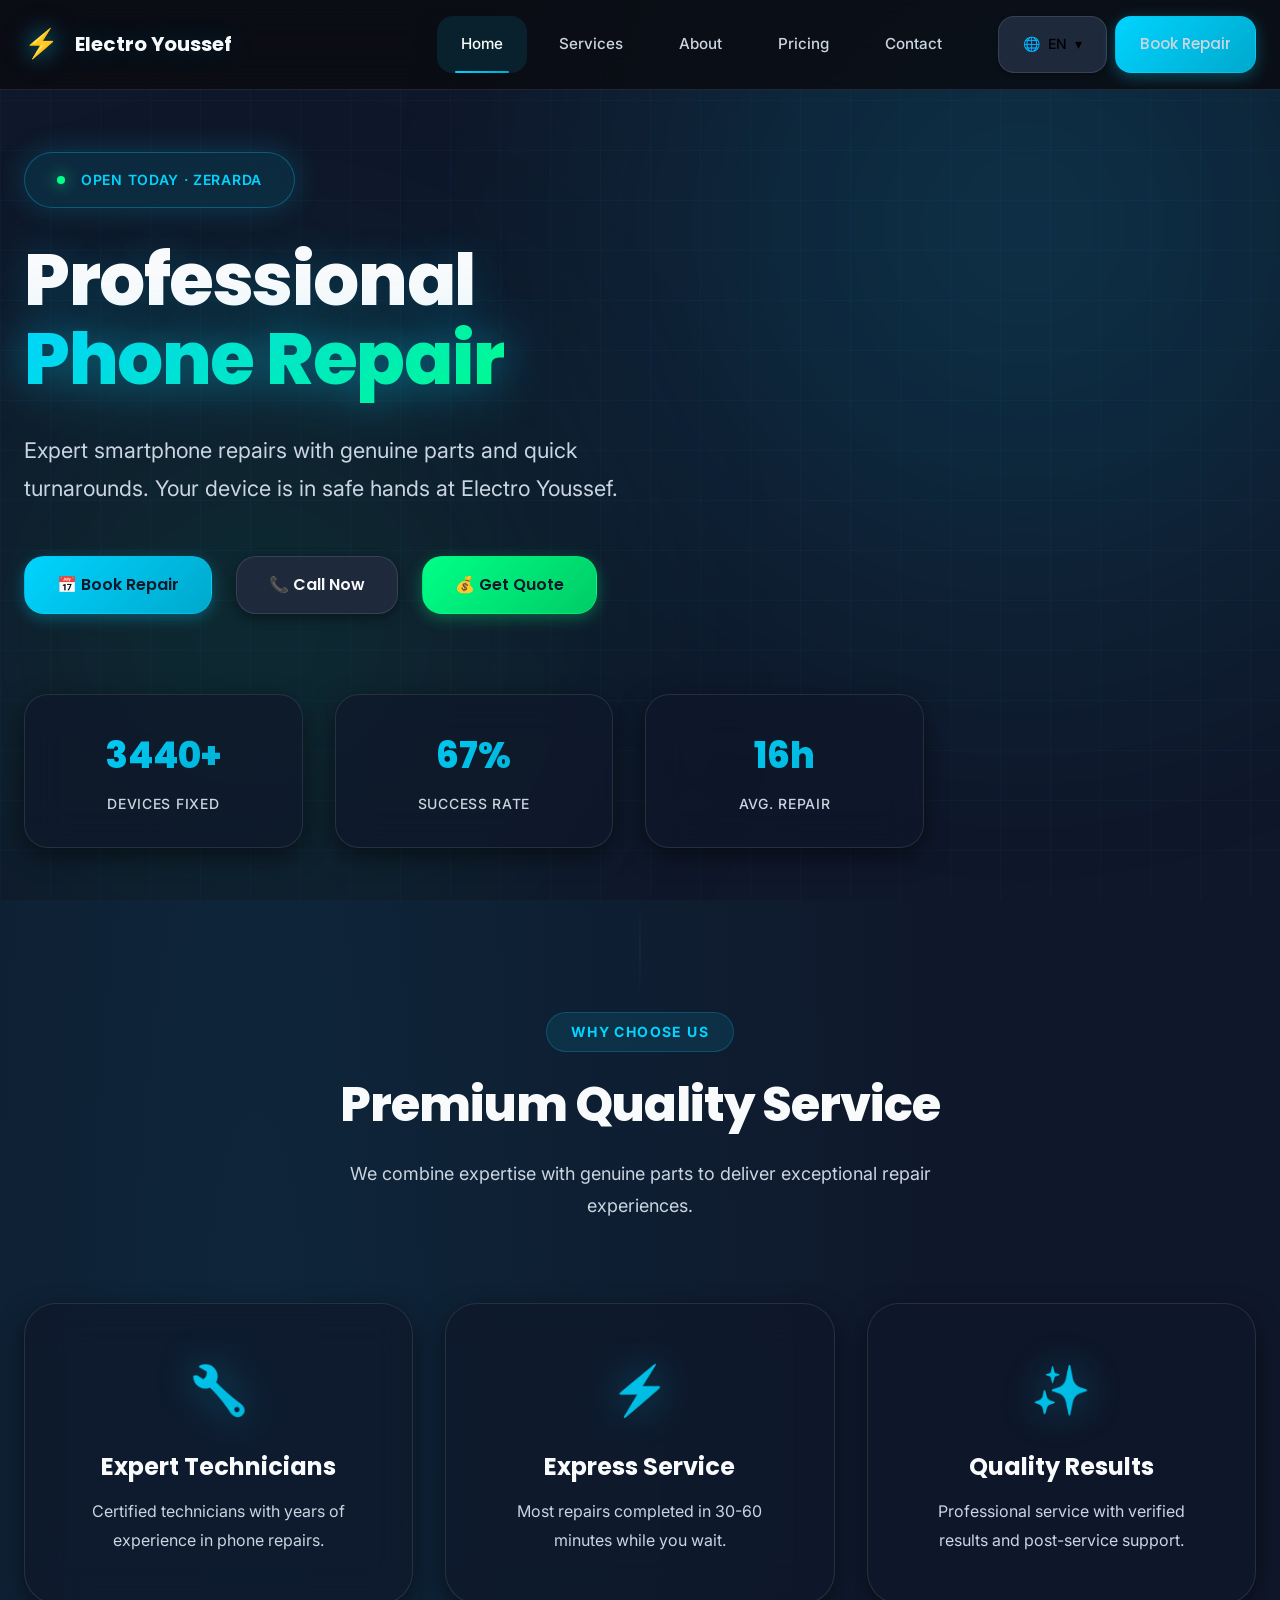
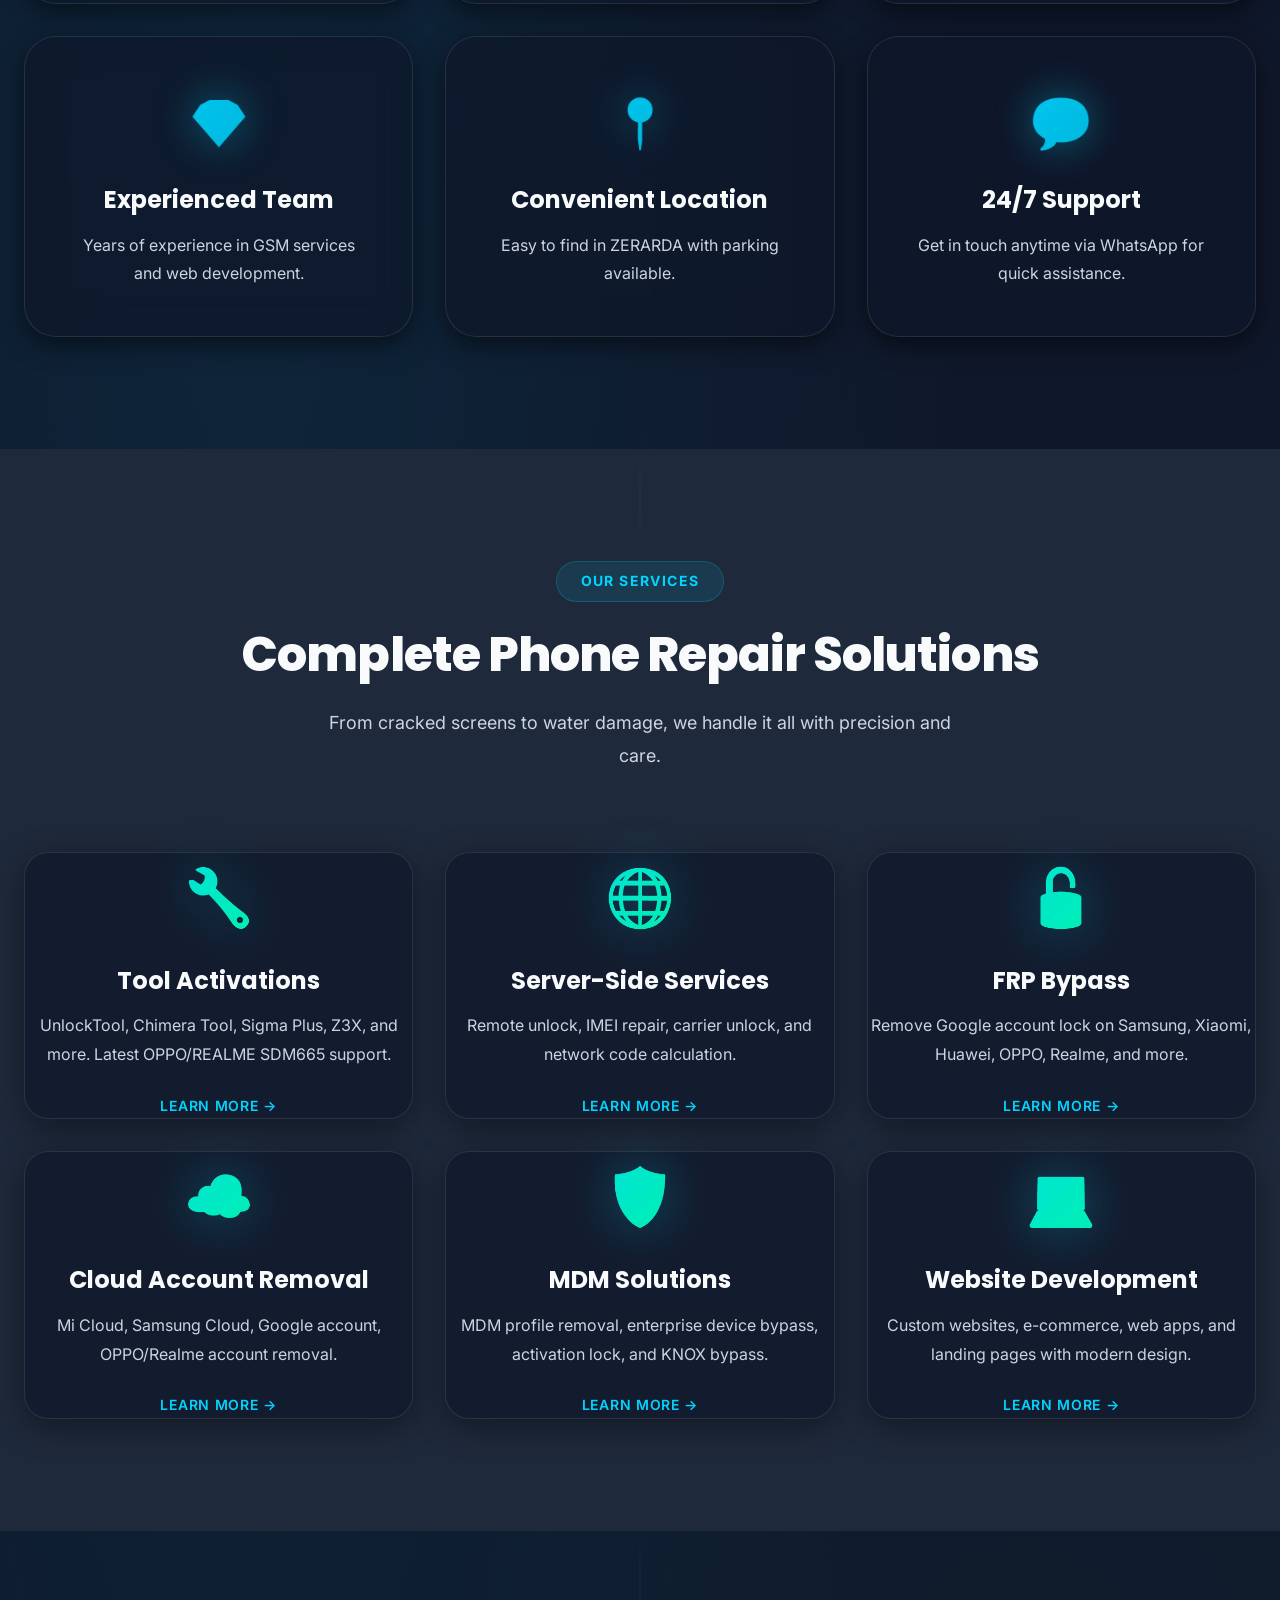
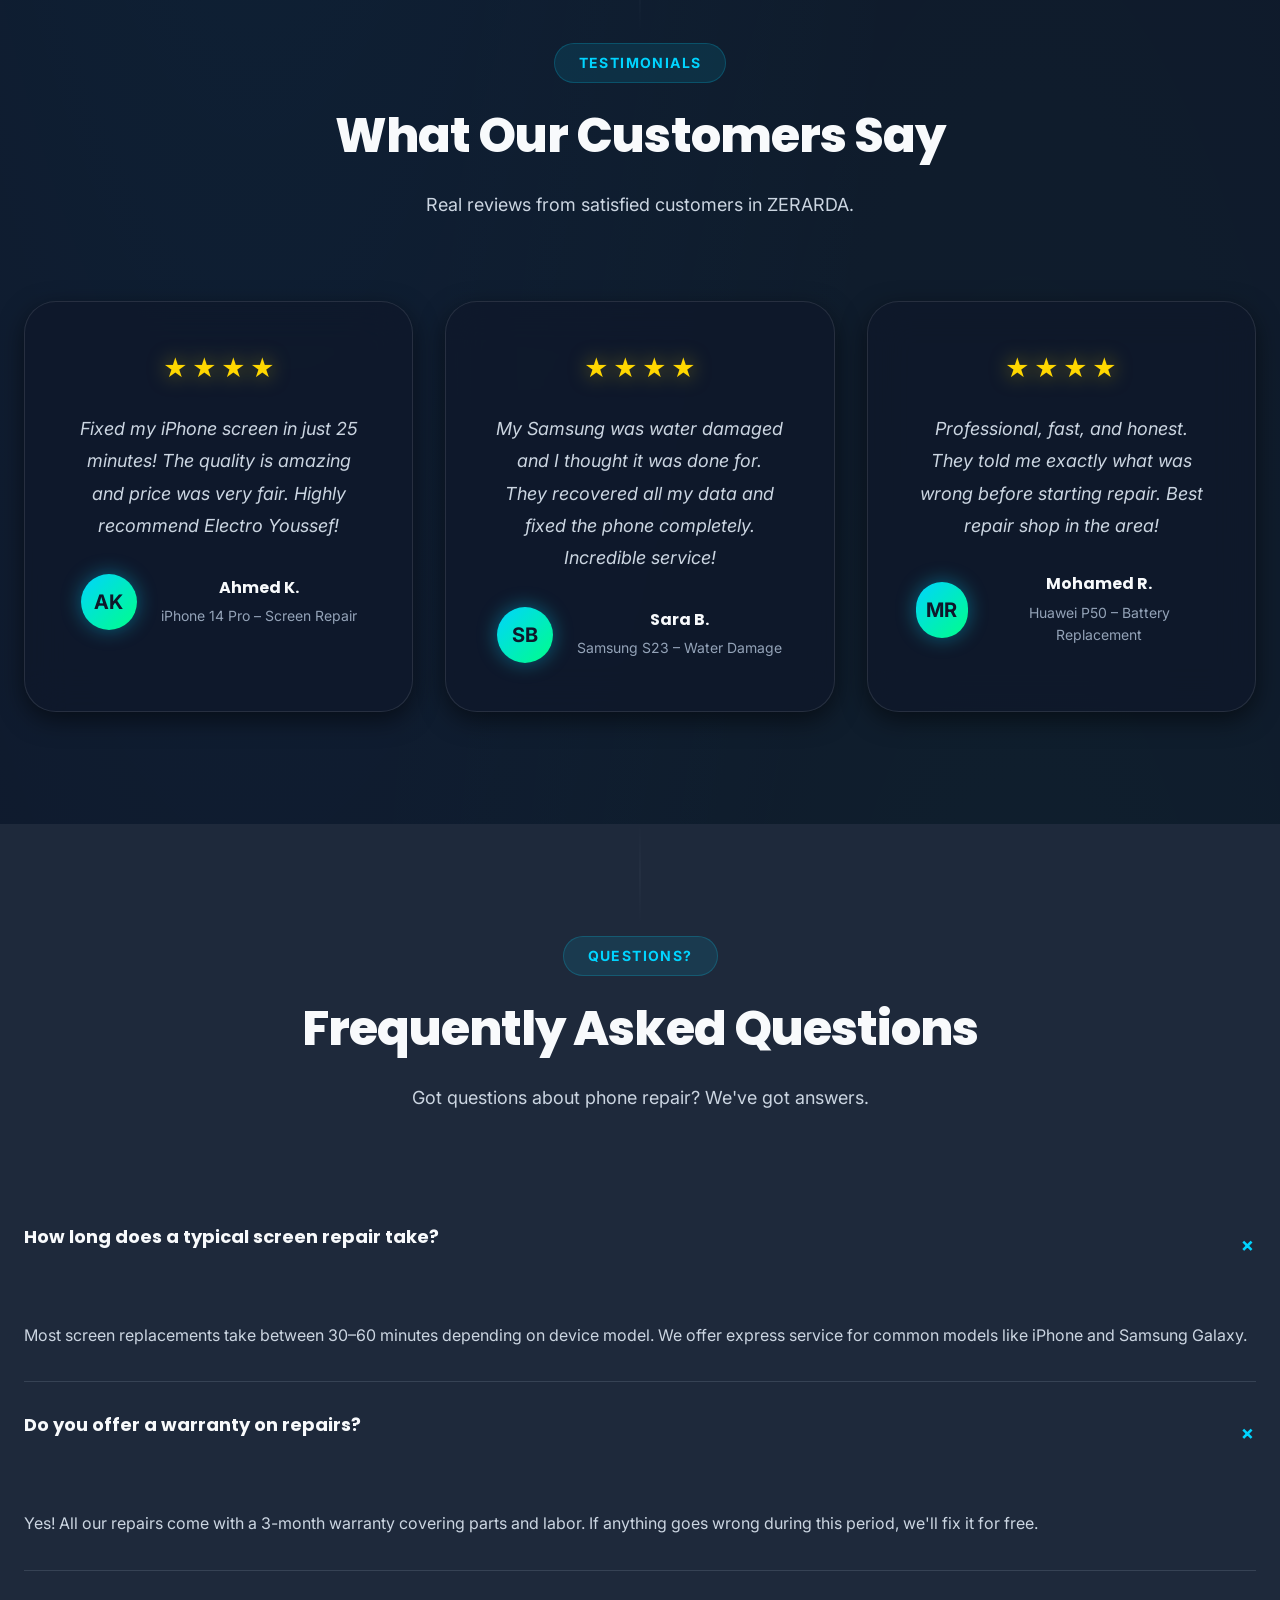
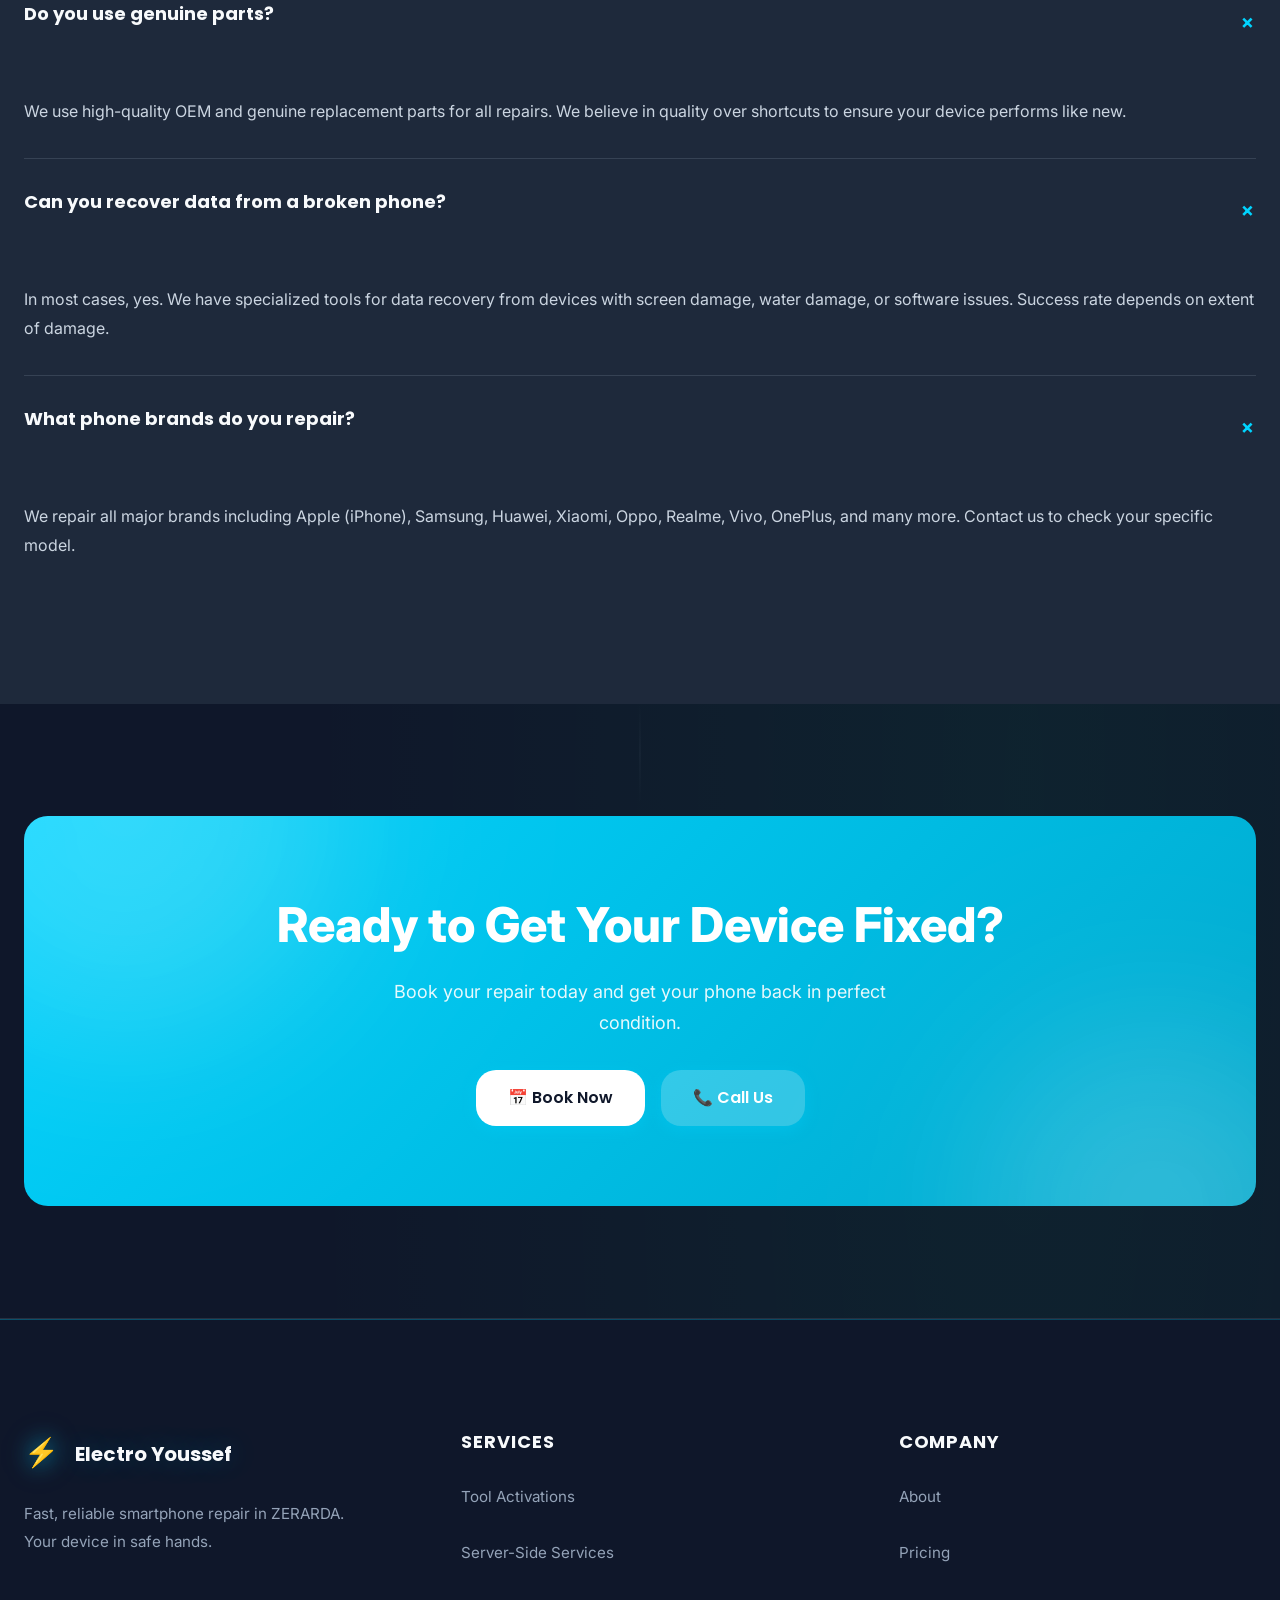
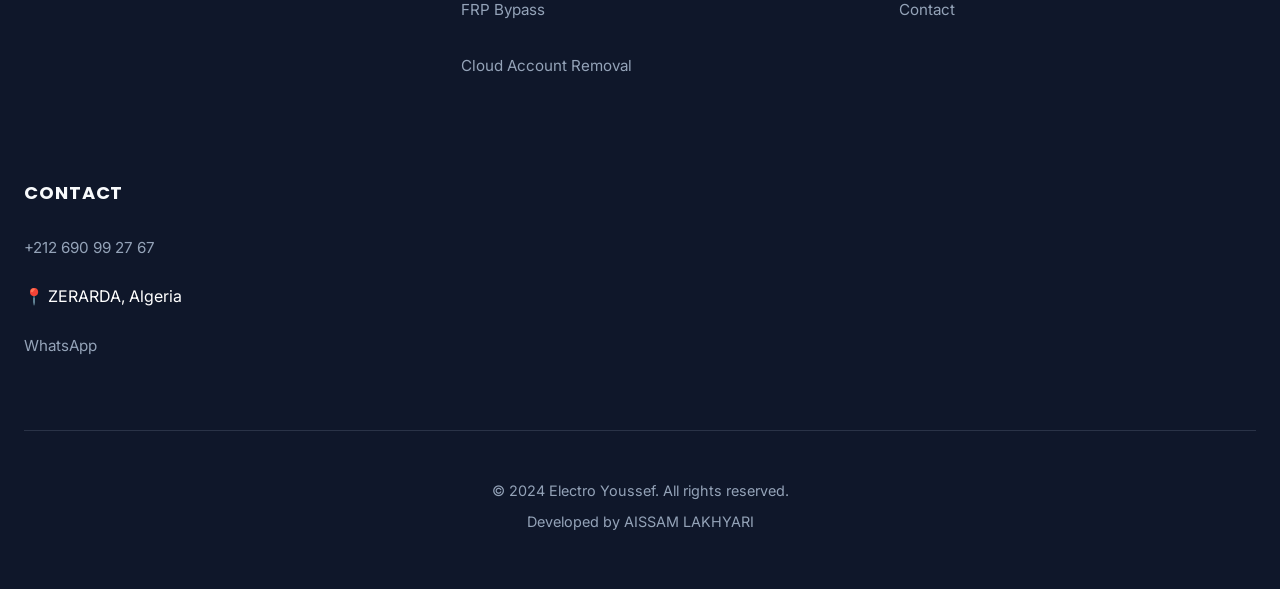
==== commit 1d328f20: "Applied premium Apple/Samsung-level design to Youssef-Claw website 🎨 DESIGN TRANSFORMATION: Complete" ====
--- a/index.html
+++ b/index.html
@@ -9,7 +9,7 @@
   <!-- Fonts -->
   <link rel="preconnect" href="https://fonts.googleapis.com">
   <link rel="preconnect" href="https://fonts.gstatic.com" crossorigin>
-  <link href="https://fonts.googleapis.com/css2?family=Inter:wght@300;400;500;600;700;800&display=swap" rel="stylesheet">
+  <link href="https://fonts.googleapis.com/css2?family=Inter:wght@400;500;600;700&family=Poppins:wght@400;500;600;700;800&display=swap" rel="stylesheet">
 
   <!-- Styles -->
   <link rel="stylesheet" href="css/modern-style.css">
--- a/css/modern-style.css
+++ b/css/modern-style.css
@@ -1,70 +1,86 @@
 /* ============================================
-   ELECTRO YOUSSEF - Premium Modern Design
+   PREMIUM APPLE/SAMSUNG-LEVEL DESIGN
    Author: AISSAM LAKHYARI
-   Design: Glassmorphism, Dark Theme, Modern UI
+   Design Philosophy: Luxury, premium, flagship aesthetic
    ============================================ */
 
-/* ===== CSS VARIABLES & THEME ===== */
+/* ===== PREMIUM COLOR PALETTE ===== */
 :root {
-  /* Primary Colors */
-  --primary: #6366f1;
-  --primary-dark: #4f46e5;
-  --primary-light: #818cf8;
-  --primary-glow: rgba(99, 102, 241, 0.4);
-
-  /* Secondary Colors */
-  --secondary: #06b6d4;
-  --secondary-dark: #0891b2;
-  --secondary-glow: rgba(6, 182, 212, 0.4);
-
-  /* Accent Colors */
-  --accent: #f59e0b;
-  --accent-dark: #d97706;
-  --accent-glow: rgba(245, 158, 11, 0.3);
-
-  /* Neutrals */
-  --bg-primary: #0a0a0f;
-  --bg-secondary: #111119;
-  --bg-tertiary: #1a1a24;
-  --bg-card: rgba(26, 26, 36, 0.8);
-  --bg-glass: rgba(255, 255, 255, 0.03);
-
+  /* Premium Dark Theme */
+  --bg-primary: #0f172a;
+  --bg-secondary: #1e293b;
+  --bg-tertiary: #334155;
+  --bg-glass: rgba(15, 23, 42, 0.8);
+  
+  /* Premium Accent Colors */
+  --accent: #00d4ff;
+  --accent-light: #00e5ff;
+  --accent-dark: #00a8cc;
+  
+  /* Secondary Accent */
+  --accent-secondary: #00ff88;
+  --accent-secondary-light: #33ff99;
+  --accent-secondary-dark: #00cc66;
+  
   /* Text Colors */
   --text-primary: #f8fafc;
   --text-secondary: #cbd5e1;
-  --text-muted: #64748b;
-
-  /* Borders */
-  --border-color: rgba(255, 255, 255, 0.1);
-  --border-glow: rgba(99, 102, 241, 0.3);
-
-  /* Gradients */
-  --gradient-primary: linear-gradient(135deg, #6366f1 0%, #8b5cf6 50%, #a855f7 100%);
-  --gradient-secondary: linear-gradient(135deg, #06b6d4 0%, #3b82f6 100%);
-  --gradient-accent: linear-gradient(135deg, #f59e0b 0%, #f97316 100%);
-  --gradient-dark: linear-gradient(180deg, #0a0a0f 0%, #111119 100%);
-  --gradient-glass: linear-gradient(135deg, rgba(255, 255, 255, 0.1), rgba(255, 255, 255, 0.05));
-
-  /* Effects */
-  --shadow-sm: 0 2px 8px rgba(0, 0, 0, 0.3);
-  --shadow-md: 0 8px 24px rgba(0, 0, 0, 0.4);
-  --shadow-lg: 0 16px 48px rgba(0, 0, 0, 0.5);
-  --shadow-glow: 0 0 40px var(--primary-glow);
-  --shadow-glow-accent: 0 0 40px var(--accent-glow);
-
-  /* Typography */
-  --font-primary: 'Inter', -apple-system, BlinkMacSystemFont, 'Segoe UI', sans-serif;
-  --font-display: 'SF Pro Display', 'Inter', sans-serif;
-
+  --text-muted: #94a3b8;
+  --text-accent: #00d4ff;
+  
+  /* Premium Borders */
+  --border: rgba(148, 163, 184, 0.2);
+  --border-light: rgba(148, 163, 184, 0.1);
+  --border-glass: rgba(255, 255, 255, 0.1);
+  
+  /* Premium Shadows */
+  --shadow-sm: 0 2px 4px rgba(0, 0, 0, 0.3);
+  --shadow-md: 0 4px 12px rgba(0, 0, 0, 0.4);
+  --shadow-lg: 0 8px 24px rgba(0, 0, 0, 0.5);
+  --shadow-xl: 0 16px 40px rgba(0, 0, 0, 0.6);
+  --shadow-2xl: 0 24px 60px rgba(0, 0, 0, 0.7);
+  
+  /* Premium Glassmorphism */
+  --glass-bg: rgba(15, 23, 42, 0.7);
+  --glass-bg-light: rgba(30, 41, 59, 0.8);
+  --glass-border: rgba(255, 255, 255, 0.1);
+  --glass-shadow: 0 8px 32px rgba(0, 0, 0, 0.4);
+  --glass-blur: blur(20px);
+  
+  /* Premium Gradients */
+  --gradient-primary: linear-gradient(135deg, #00d4ff 0%, #00a8cc 100%);
+  --gradient-secondary: linear-gradient(135deg, #00ff88 0%, #00cc66 100%);
+  --gradient-premium: linear-gradient(135deg, #00d4ff 0%, #00ff88 100%);
+  --gradient-dark: linear-gradient(135deg, #0f172a 0%, #1e293b 100%);
+  --gradient-hero: linear-gradient(135deg, rgba(0, 212, 255, 0.15) 0%, rgba(0, 255, 136, 0.1) 100%);
+  
   /* Spacing */
-  --container-width: 1280px;
-  --section-spacing: 120px;
-
-  /* Transitions */
-  --transition-fast: 0.15s cubic-bezier(0.4, 0, 0.2, 1);
-  --transition-normal: 0.3s cubic-bezier(0.4, 0, 0.2, 1);
-  --transition-slow: 0.5s cubic-bezier(0.4, 0, 0.2, 1);
-}
+  --container-width: 1400px;
+  --spacing-xs: 0.5rem;
+  --spacing-sm: 1rem;
+  --spacing-md: 1.5rem;
+  --spacing-lg: 2rem;
+  --spacing-xl: 3rem;
+  --spacing-2xl: 5rem;
+  --spacing-3xl: 7rem;
+  
+  /* Premium Border Radius */
+  --radius-sm: 0.75rem;
+  --radius-md: 1rem;
+  --radius-lg: 1.25rem;
+  --radius-xl: 1.5rem;
+  --radius-2xl: 2rem;
+  --radius-full: 9999px;
+  
+  /* Premium Transitions */
+  --transition-fast: 200ms ease;
+  --transition-base: 300ms ease;
+  --transition-slow: 400ms ease;
+}
+
+/* ===== PREMIUM FONTS ===== */
+@import url('https://fonts.googleapis.com/css2?family=Poppins:wght@400;500;600;700;800&display=swap');
+@import url('https://fonts.googleapis.com/css2?family=Inter:wght@400;500;600;700&display=swap');
 
 /* ===== RESET & BASE ===== */
 *, *::before, *::after {
@@ -79,96 +95,182 @@
 }
 
 body {
-  font-family: var(--font-primary);
+  font-family: 'Inter', -apple-system, BlinkMacSystemFont, 'Segoe UI', sans-serif;
   background: var(--bg-primary);
+  background-image: 
+    radial-gradient(ellipse at 20% 20%, rgba(0, 212, 255, 0.08) 0%, transparent 50%),
+    radial-gradient(ellipse at 80% 80%, rgba(0, 255, 136, 0.05) 0%, transparent 50%);
   color: var(--text-primary);
   line-height: 1.6;
   overflow-x: hidden;
   -webkit-font-smoothing: antialiased;
   -moz-osx-font-smoothing: grayscale;
-}
-
-/* RTL Support */
-[dir="rtl"] {
-  text-align: right;
-}
-
-[dir="rtl"] .container {
-  padding-right: calc((100% - var(--container-width)) / 2);
-  padding-left: calc((100% - var(--container-width)) / 2);
-}
-
-/* ===== UTILITIES ===== */
+  min-height: 100vh;
+}
+
+h1, h2, h3, h4, h5, h6 {
+  font-family: 'Poppins', sans-serif;
+  font-weight: 700;
+  line-height: 1.2;
+  color: var(--text-primary);
+}
+
+h1 { font-weight: 800; }
+h2 { font-weight: 700; }
+h3 { font-weight: 600; }
+
+img, picture, video, canvas, svg {
+  display: block;
+  max-width: 100%;
+}
+
+input, button, textarea, select {
+  font: inherit;
+}
+
+/* ===== CONTAINER ===== */
 .container {
+  width: 100%;
   max-width: var(--container-width);
   margin: 0 auto;
-  padding: 0 24px;
-}
-
+  padding: 0 var(--spacing-md);
+}
+
+/* ===== UTILITY CLASSES ===== */
+.text-center { text-align: center; }
+.text-left { text-align: left; }
+.text-right { text-align: right; }
+.mt-sm { margin-top: var(--spacing-sm); }
+.mt-md { margin-top: var(--spacing-md); }
+.mt-lg { margin-top: var(--spacing-lg); }
+.mb-sm { margin-bottom: var(--spacing-sm); }
+.mb-md { margin-bottom: var(--spacing-md); }
+.mb-lg { margin-bottom: var(--spacing-lg); }
+.p-sm { padding: var(--spacing-sm); }
+.p-md { padding: var(--spacing-md); }
+.p-lg { padding: var(--spacing-lg); }
+.p-xl { padding: var(--spacing-xl); }
+
+/* ===== PREMIUM GLASSMORPHISM ===== */
+.glass {
+  background: var(--glass-bg);
+  backdrop-filter: var(--glass-blur);
+  -webkit-backdrop-filter: var(--glass-blur);
+  border: 1px solid var(--glass-border);
+  box-shadow: var(--glass-shadow);
+  border-radius: var(--radius-xl);
+}
+
+.glass-light {
+  background: var(--glass-bg-light);
+  backdrop-filter: var(--glass-blur);
+  -webkit-backdrop-filter: var(--glass-blur);
+  border: 1px solid var(--glass-border);
+  box-shadow: var(--glass-shadow);
+  border-radius: var(--radius-xl);
+}
+
+/* ===== PREMIUM BUTTONS ===== */
 .btn {
   display: inline-flex;
   align-items: center;
-  gap: 8px;
-  padding: 12px 24px;
-  border-radius: 12px;
+  justify-content: center;
+  gap: var(--spacing-sm);
+  padding: var(--spacing-sm) var(--spacing-lg);
+  font-size: 1rem;
   font-weight: 600;
+  line-height: 1.5;
   text-decoration: none;
-  transition: all var(--transition-normal);
+  border-radius: var(--radius-lg);
+  transition: all var(--transition-base);
   cursor: pointer;
   border: none;
-  font-size: 1rem;
-  text-align: center;
+  font-family: 'Poppins', sans-serif;
+  position: relative;
+  overflow: hidden;
+  box-shadow: 0 4px 15px rgba(0, 212, 255, 0.3);
+}
+
+.btn::before {
+  content: '';
+  position: absolute;
+  inset: 0;
+  background: linear-gradient(135deg, rgba(255, 255, 255, 0.2) 0%, transparent 100%);
+  opacity: 0;
+  transition: opacity var(--transition-base);
+}
+
+.btn:hover::before {
+  opacity: 1;
 }
 
 .btn-primary {
   background: var(--gradient-primary);
-  color: white;
-  box-shadow: var(--shadow-glow);
+  color: var(--bg-primary);
+  border: 1px solid rgba(0, 212, 255, 0.3);
 }
 
 .btn-primary:hover {
-  transform: translateY(-2px);
-  box-shadow: 0 8px 32px var(--primary-glow);
+  transform: translateY(-3px);
+  box-shadow: 0 8px 25px rgba(0, 212, 255, 0.4);
+  border-color: rgba(0, 212, 255, 0.5);
 }
 
 .btn-secondary {
+  background: var(--bg-secondary);
+  color: var(--text-primary);
+  border: 1px solid var(--border);
+  box-shadow: var(--shadow-md);
+}
+
+.btn-secondary:hover {
   background: var(--bg-tertiary);
-  color: var(--text-primary);
-  border: 2px solid var(--border-color);
-}
-
-.btn-secondary:hover {
-  border-color: var(--primary);
-  background: rgba(99, 102, 241, 0.1);
+  transform: translateY(-3px);
+  box-shadow: var(--shadow-lg);
+  border-color: var(--accent);
 }
 
 .btn-accent {
-  background: var(--gradient-accent);
-  color: white;
-  box-shadow: var(--shadow-glow-accent);
+  background: var(--gradient-secondary);
+  color: var(--bg-primary);
+  border: 1px solid rgba(0, 255, 136, 0.3);
+  box-shadow: 0 4px 15px rgba(0, 255, 136, 0.3);
 }
 
 .btn-accent:hover {
-  transform: translateY(-2px);
-  box-shadow: 0 8px 32px var(--accent-glow);
+  transform: translateY(-3px);
+  box-shadow: 0 8px 25px rgba(0, 255, 136, 0.4);
+  border-color: rgba(0, 255, 136, 0.5);
 }
 
 .btn-sm {
-  padding: 8px 16px;
+  padding: var(--spacing-xs) var(--spacing-md);
   font-size: 0.875rem;
 }
 
-/* ===== NAVIGATION ===== */
+.btn-full {
+  width: 100%;
+}
+
+/* ===== PREMIUM NAVIGATION ===== */
 .navbar {
   position: fixed;
   top: 0;
   left: 0;
   right: 0;
   z-index: 1000;
-  background: rgba(10, 10, 15, 0.8);
-  backdrop-filter: blur(20px);
-  border-bottom: 1px solid var(--border-color);
-  padding: 16px 0;
+  background: var(--glass-bg);
+  backdrop-filter: var(--glass-blur);
+  -webkit-backdrop-filter: var(--glass-blur);
+  border-bottom: 1px solid var(--glass-border);
+  box-shadow: var(--shadow-lg);
+  padding: var(--spacing-sm) 0;
+  transition: all var(--transition-base);
+}
+
+.navbar.scrolled {
+  background: rgba(15, 23, 42, 0.95);
+  box-shadow: var(--shadow-xl);
 }
 
 .navbar .container {
@@ -180,402 +282,633 @@
 .nav-logo {
   display: flex;
   align-items: center;
-  gap: 12px;
+  gap: var(--spacing-sm);
   text-decoration: none;
   color: var(--text-primary);
+  font-weight: 700;
+  font-size: 1.25rem;
+  font-family: 'Poppins', sans-serif;
+  text-shadow: 0 0 30px rgba(0, 212, 255, 0.3);
 }
 
 .nav-logo-icon {
-  width: 40px;
-  height: 40px;
-  background: var(--gradient-primary);
-  border-radius: 10px;
+  font-size: 1.75rem;
+  filter: drop-shadow(0 0 10px rgba(0, 212, 255, 0.5));
+}
+
+.nav-links {
   display: flex;
   align-items: center;
-  justify-content: center;
-  font-size: 1.25rem;
-}
-
-.nav-logo span {
-  font-size: 1.25rem;
-  font-weight: 700;
-}
-
-.nav-links {
-  display: flex;
-  align-items: center;
-  gap: 8px;
+  gap: var(--spacing-xs);
 }
 
 .nav-links a {
   color: var(--text-secondary);
   text-decoration: none;
   font-weight: 500;
-  padding: 8px 12px;
-  border-radius: 8px;
-  transition: all var(--transition-fast);
+  padding: var(--spacing-sm) var(--spacing-md);
+  border-radius: var(--radius-md);
+  transition: all var(--transition-base);
+  font-size: 0.95rem;
+  position: relative;
+}
+
+.nav-links a::after {
+  content: '';
+  position: absolute;
+  bottom: 0;
+  left: 50%;
+  width: 0;
+  height: 2px;
+  background: var(--gradient-primary);
+  transition: all var(--transition-base);
+  transform: translateX(-50%);
+  border-radius: 2px;
 }
 
 .nav-links a:hover,
 .nav-links a.active {
   color: var(--text-primary);
-  background: rgba(99, 102, 241, 0.1);
+  background: rgba(0, 212, 255, 0.1);
+}
+
+.nav-links a:hover::after,
+.nav-links a.active::after {
+  width: 60%;
 }
 
 .lang-switcher {
   position: relative;
-  margin-left: 16px;
+  margin-left: var(--spacing-md);
 }
 
 .lang-btn {
+  display: flex;
+  align-items: center;
+  gap: var(--spacing-xs);
+  padding: var(--spacing-sm) var(--spacing-md);
+  background: var(--bg-secondary);
+  border: 1px solid var(--border);
+  border-radius: var(--radius-md);
+  cursor: pointer;
+  font-size: 0.875rem;
+  font-weight: 500;
+  transition: all var(--transition-base);
+  box-shadow: var(--shadow-sm);
+}
+
+.lang-btn:hover {
   background: var(--bg-tertiary);
-  color: var(--text-primary);
-  border: 1px solid var(--border-color);
-  padding: 8px 16px;
-  border-radius: 8px;
-  cursor: pointer;
-  display: flex;
-  align-items: center;
-  gap: 8px;
-  font-weight: 500;
-  transition: all var(--transition-fast);
-}
-
-.lang-btn:hover {
-  border-color: var(--primary);
+  border-color: var(--accent);
+  box-shadow: 0 0 15px rgba(0, 212, 255, 0.3);
 }
 
 .lang-dropdown {
   position: absolute;
-  top: calc(100% + 8px);
+  top: calc(100% + var(--spacing-sm));
   right: 0;
   background: var(--bg-secondary);
-  border: 1px solid var(--border-color);
-  border-radius: 12px;
-  padding: 8px;
+  border: 1px solid var(--glass-border);
+  border-radius: var(--radius-lg);
+  box-shadow: var(--shadow-xl);
   min-width: 180px;
-  display: none;
-  box-shadow: var(--shadow-lg);
-  animation: slideDown 0.2s ease-out;
-}
-
-.lang-dropdown.active {
+  overflow: hidden;
+  opacity: 0;
+  visibility: hidden;
+  transform: translateY(-10px);
+  transition: all var(--transition-base);
+  backdrop-filter: var(--glass-blur);
+  -webkit-backdrop-filter: var(--glass-blur);
+}
+
+.lang-dropdown.show {
+  opacity: 1;
+  visibility: visible;
+  transform: translateY(0);
+}
+
+.lang-option {
   display: block;
-}
-
-.lang-option {
   width: 100%;
+  padding: var(--spacing-sm) var(--spacing-md);
   background: none;
   border: none;
-  color: var(--text-secondary);
-  padding: 8px 12px;
   text-align: left;
+  font-size: 0.875rem;
+  font-weight: 500;
   cursor: pointer;
-  border-radius: 8px;
   transition: all var(--transition-fast);
-  font-size: 0.9rem;
-}
-
-.lang-option:hover,
+  color: var(--text-secondary);
+}
+
+.lang-option:hover {
+  background: rgba(0, 212, 255, 0.1);
+  color: var(--text-primary);
+}
+
 .lang-option.active {
-  background: rgba(99, 102, 241, 0.1);
-  color: var(--text-primary);
+  color: var(--accent);
+  background: rgba(0, 212, 255, 0.05);
 }
 
 .hamburger {
   display: none;
   flex-direction: column;
-  gap: 4px;
+  gap: 5px;
   background: none;
   border: none;
   cursor: pointer;
-  padding: 4px;
+  padding: 8px;
+  border-radius: var(--radius-md);
+  transition: all var(--transition-base);
+}
+
+.hamburger:hover {
+  background: rgba(0, 212, 255, 0.1);
 }
 
 .hamburger span {
-  width: 24px;
-  height: 2px;
+  width: 26px;
+  height: 3px;
   background: var(--text-primary);
-  border-radius: 2px;
-  transition: all var(--transition-fast);
-}
-
-/* ===== HERO SECTION ===== */
+  border-radius: 3px;
+  transition: all var(--transition-base);
+  box-shadow: 0 0 10px rgba(0, 212, 255, 0.5);
+}
+
+/* ===== PREMIUM HERO SECTION ===== */
 .hero {
   position: relative;
   min-height: 100vh;
   display: flex;
   align-items: center;
-  padding-top: 80px;
+  padding-top: 100px;
+  background: var(--bg-primary);
+  overflow: hidden;
+}
+
+.hero::before {
+  content: '';
+  position: absolute;
+  top: -50%;
+  right: -20%;
+  width: 80%;
+  height: 150%;
+  background: radial-gradient(circle, rgba(0, 212, 255, 0.15) 0%, transparent 70%);
+  filter: blur(80px);
+  animation: float 20s ease-in-out infinite;
+}
+
+.hero::after {
+  content: '';
+  position: absolute;
+  bottom: -30%;
+  left: -10%;
+  width: 60%;
+  height: 120%;
+  background: radial-gradient(circle, rgba(0, 255, 136, 0.1) 0%, transparent 70%);
+  filter: blur(100px);
+  animation: float 25s ease-in-out infinite reverse;
+}
+
+@keyframes float {
+  0%, 100% { transform: translate(0, 0) rotate(0deg); }
+  33% { transform: translate(30px, -30px) rotate(5deg); }
+  66% { transform: translate(-20px, 20px) rotate(-5deg); }
 }
 
 .hero-bg {
   position: absolute;
   inset: 0;
   overflow: hidden;
+  z-index: 0;
 }
 
 .hero-grid {
   position: absolute;
   inset: 0;
-  background-image: linear-gradient(rgba(99, 102, 241, 0.03) 1px, transparent 1px),
-                    linear-gradient(90deg, rgba(99, 102, 241, 0.03) 1px, transparent 1px);
+  background-image:
+    linear-gradient(rgba(0, 212, 255, 0.03) 1px, transparent 1px),
+    linear-gradient(90deg, rgba(0, 212, 255, 0.03) 1px, transparent 1px);
   background-size: 50px 50px;
-}
-
-.hero-orb {
-  position: absolute;
-  border-radius: 50%;
-  filter: blur(80px);
-  animation: float 20s ease-in-out infinite;
-}
-
-.hero-orb-1 {
-  width: 400px;
-  height: 400px;
-  background: var(--primary);
-  top: 10%;
-  right: 20%;
-  animation-delay: 0s;
-}
-
-.hero-orb-2 {
-  width: 300px;
-  height: 300px;
-  background: var(--secondary);
-  bottom: 20%;
-  left: 10%;
-  animation-delay: -5s;
-}
-
-.hero-orb-3 {
-  width: 200px;
-  height: 200px;
-  background: var(--accent);
-  top: 50%;
-  left: 50%;
-  animation-delay: -10s;
+  animation: gridMove 60s linear infinite;
+}
+
+@keyframes gridMove {
+  0% { transform: translate(0, 0); }
+  100% { transform: translate(50px, 50px); }
 }
 
 .hero-content {
   position: relative;
-  z-index: 1;
-  max-width: 800px;
+  z-index: 10;
+  max-width: 900px;
 }
 
 .hero-badge {
   display: inline-flex;
   align-items: center;
-  gap: 8px;
-  padding: 8px 16px;
-  background: rgba(99, 102, 241, 0.1);
-  border: 1px solid var(--primary-glow);
-  border-radius: 50px;
-  margin-bottom: 32px;
-  font-size: 0.9rem;
+  gap: var(--spacing-sm);
+  padding: var(--spacing-sm) var(--spacing-lg);
+  background: rgba(0, 212, 255, 0.1);
+  border: 1px solid rgba(0, 212, 255, 0.3);
+  border-radius: var(--radius-full);
+  font-size: 0.875rem;
+  font-weight: 600;
+  color: var(--accent);
+  margin-bottom: var(--spacing-lg);
+  backdrop-filter: blur(10px);
+  box-shadow: 0 0 30px rgba(0, 212, 255, 0.2);
+  text-transform: uppercase;
+  letter-spacing: 0.05em;
 }
 
 .pulse-dot {
   width: 8px;
   height: 8px;
-  background: var(--primary);
+  background: var(--accent-secondary);
   border-radius: 50%;
   animation: pulse 2s ease-in-out infinite;
+  box-shadow: 0 0 15px var(--accent-secondary);
+}
+
+@keyframes pulse {
+  0%, 100% {
+    opacity: 1;
+    transform: scale(1);
+    box-shadow: 0 0 15px var(--accent-secondary);
+  }
+  50% {
+    opacity: 0.7;
+    transform: scale(1.2);
+    box-shadow: 0 0 25px var(--accent-secondary);
+  }
 }
 
 .hero-title {
-  font-size: clamp(2.5rem, 5vw, 4rem);
+  font-size: clamp(2.5rem, 6vw, 4.5rem);
   font-weight: 800;
   line-height: 1.1;
-  margin-bottom: 24px;
-  color: var(--text-primary);
+  margin-bottom: var(--spacing-lg);
+  color: var(--text-primary);
+  letter-spacing: -0.02em;
+  text-shadow: 0 0 40px rgba(0, 212, 255, 0.2);
 }
 
 .gradient-text {
+  background: var(--gradient-premium);
+  -webkit-background-clip: text;
+  -webkit-text-fill-color: transparent;
+  background-clip: text;
+  filter: drop-shadow(0 0 30px rgba(0, 212, 255, 0.4));
+}
+
+.hero-description {
+  font-size: clamp(1rem, 2vw, 1.35rem);
+  color: var(--text-secondary);
+  margin-bottom: var(--spacing-xl);
+  max-width: 650px;
+  line-height: 1.8;
+  font-weight: 400;
+}
+
+.hero-buttons {
+  display: flex;
+  gap: var(--spacing-md);
+  margin-bottom: var(--spacing-2xl);
+  flex-wrap: wrap;
+}
+
+.hero-stats {
+  display: grid;
+  grid-template-columns: repeat(3, 1fr);
+  gap: var(--spacing-lg);
+}
+
+.hero-stat {
+  text-align: center;
+  padding: var(--spacing-lg);
+  background: var(--glass-bg);
+  backdrop-filter: var(--glass-blur);
+  -webkit-backdrop-filter: var(--glass-blur);
+  border: 1px solid var(--glass-border);
+  border-radius: var(--radius-xl);
+  box-shadow: var(--shadow-lg);
+  transition: all var(--transition-base);
+}
+
+.hero-stat:hover {
+  transform: translateY(-5px);
+  box-shadow: 0 15px 40px rgba(0, 212, 255, 0.3);
+  border-color: rgba(0, 212, 255, 0.3);
+}
+
+.hero-stat-value {
+  font-size: 2.25rem;
+  font-weight: 800;
   background: var(--gradient-primary);
   -webkit-background-clip: text;
   -webkit-text-fill-color: transparent;
   background-clip: text;
-}
-
-.hero-description {
-  font-size: 1.25rem;
-  color: var(--text-secondary);
-  margin-bottom: 32px;
-  max-width: 600px;
-}
-
-.hero-buttons {
-  display: flex;
-  gap: 16px;
-  margin-bottom: 48px;
-  flex-wrap: wrap;
-}
-
-.hero-stats {
-  display: grid;
-  grid-template-columns: repeat(3, 1fr);
-  gap: 24px;
-  max-width: 500px;
-}
-
-.hero-stat {
-  text-align: center;
-}
-
-.hero-stat-value {
-  font-size: 2rem;
-  font-weight: 700;
-  color: var(--text-primary);
-  margin-bottom: 4px;
+  margin-bottom: var(--spacing-xs);
+  font-family: 'Poppins', sans-serif;
 }
 
 .hero-stat-label {
   font-size: 0.875rem;
-  color: var(--text-muted);
-}
-
-/* ===== SECTIONS ===== */
+  color: var(--text-secondary);
+  font-weight: 500;
+  text-transform: uppercase;
+  letter-spacing: 0.05em;
+}
+
+/* ===== SECTION ===== */
 .section {
-  padding: var(--section-spacing) 0;
-}
-
-/* ===== GLASS CARD ===== */
-.glass {
-  background: var(--bg-card);
-  backdrop-filter: blur(20px);
-  border: 1px solid var(--border-color);
-  border-radius: 16px;
-  box-shadow: var(--shadow-md);
-}
-
-/* ===== FEATURE CARDS ===== */
+  padding: var(--spacing-3xl) 0;
+  position: relative;
+}
+
+.section::before {
+  content: '';
+  position: absolute;
+  top: 0;
+  left: 50%;
+  transform: translateX(-50%);
+  width: 1px;
+  height: 100px;
+  background: linear-gradient(to bottom, transparent, var(--border), transparent);
+  opacity: 0.5;
+}
+
+/* ===== SECTION HEADER ===== */
+.section-header {
+  text-align: center;
+  margin-bottom: var(--spacing-2xl);
+}
+
+.section-subtitle {
+  display: inline-block;
+  font-size: 0.875rem;
+  font-weight: 700;
+  text-transform: uppercase;
+  letter-spacing: 0.1em;
+  color: var(--accent);
+  margin-bottom: var(--spacing-md);
+  padding: var(--spacing-xs) var(--spacing-md);
+  background: rgba(0, 212, 255, 0.1);
+  border: 1px solid rgba(0, 212, 255, 0.2);
+  border-radius: var(--radius-full);
+}
+
+.section-title {
+  font-size: clamp(2rem, 4vw, 3rem);
+  font-weight: 800;
+  margin-bottom: var(--spacing-md);
+  color: var(--text-primary);
+  line-height: 1.2;
+  letter-spacing: -0.02em;
+}
+
+.section-description {
+  font-size: 1.125rem;
+  color: var(--text-secondary);
+  max-width: 650px;
+  margin: 0 auto;
+  line-height: 1.8;
+}
+
+/* ===== PREMIUM CARDS ===== */
+.card {
+  background: var(--glass-bg);
+  backdrop-filter: var(--glass-blur);
+  -webkit-backdrop-filter: var(--glass-blur);
+  border: 1px solid var(--glass-border);
+  border-radius: var(--radius-2xl);
+  padding: var(--spacing-xl);
+  transition: all var(--transition-base);
+  box-shadow: var(--shadow-lg);
+  position: relative;
+  overflow: hidden;
+}
+
+.card::before {
+  content: '';
+  position: absolute;
+  top: 0;
+  left: 0;
+  right: 0;
+  height: 1px;
+  background: linear-gradient(90deg, transparent, rgba(0, 212, 255, 0.5), transparent);
+  opacity: 0;
+  transition: opacity var(--transition-base);
+}
+
+.card:hover {
+  transform: translateY(-8px);
+  box-shadow: 0 20px 50px rgba(0, 0, 0, 0.6), 0 0 40px rgba(0, 212, 255, 0.2);
+  border-color: rgba(0, 212, 255, 0.3);
+}
+
+.card:hover::before {
+  opacity: 1;
+}
+
+/* ===== GRID ===== */
+.grid {
+  display: grid;
+  gap: var(--spacing-lg);
+}
+
+.grid-2 {
+  grid-template-columns: repeat(auto-fit, minmax(400px, 1fr));
+}
+
+.grid-3 {
+  grid-template-columns: repeat(auto-fit, minmax(350px, 1fr));
+}
+
+.grid-4 {
+  grid-template-columns: repeat(auto-fit, minmax(280px, 1fr));
+}
+
+/* Feature Grid */
 .features-grid {
   display: grid;
-  grid-template-columns: repeat(auto-fit, minmax(300px, 1fr));
-  gap: 24px;
-}
-
-.feature-card {
-  padding: 32px;
-  text-align: center;
-  transition: all var(--transition-normal);
-}
-
-.feature-card:hover {
-  transform: translateY(-8px);
-  border-color: var(--primary-glow);
-  box-shadow: var(--shadow-glow);
-}
-
-.feature-icon {
-  font-size: 2.5rem;
-  margin-bottom: 16px;
-}
-
-.feature-card h3 {
-  font-size: 1.25rem;
-  font-weight: 600;
-  margin-bottom: 12px;
-}
-
-.feature-card p {
-  color: var(--text-secondary);
-}
-
-/* ===== SERVICES PREVIEW ===== */
+  grid-template-columns: repeat(auto-fit, minmax(320px, 1fr));
+  gap: var(--spacing-lg);
+}
+
+/* Services Preview Grid */
 .services-preview-grid {
   display: grid;
   grid-template-columns: repeat(auto-fit, minmax(320px, 1fr));
-  gap: 24px;
-}
-
-.service-preview-card {
-  padding: 32px;
-  text-align: center;
-  transition: all var(--transition-normal);
-}
-
-.service-preview-card:hover {
-  transform: translateY(-8px);
-  border-color: var(--primary-glow);
-  box-shadow: var(--shadow-glow);
-}
-
-.service-preview-icon {
-  font-size: 3rem;
-  margin-bottom: 16px;
-}
-
-.service-preview-card h3 {
-  font-size: 1.25rem;
-  font-weight: 600;
-  margin-bottom: 12px;
-}
-
-.service-preview-card p {
-  color: var(--text-secondary);
-  margin-bottom: 20px;
-}
-
-.service-preview-link {
-  color: var(--primary);
-  font-weight: 500;
-  text-decoration: none;
-  transition: all var(--transition-fast);
-}
-
-.service-preview-link:hover {
-  color: var(--primary-light);
-}
-
-/* ===== TESTIMONIALS ===== */
+  gap: var(--spacing-lg);
+}
+
+/* Testimonials Grid */
 .testimonials-grid {
   display: grid;
+  grid-template-columns: repeat(auto-fit, minmax(350px, 1fr));
+  gap: var(--spacing-lg);
+}
+
+/* Why Choose Grid */
+.why-choose-grid {
+  display: grid;
   grid-template-columns: repeat(auto-fit, minmax(320px, 1fr));
-  gap: 24px;
-}
-
+  gap: var(--spacing-lg);
+}
+
+/* ===== FEATURES ===== */
+.feature-card {
+  text-align: center;
+  padding: var(--spacing-xl);
+  background: var(--glass-bg);
+  backdrop-filter: var(--glass-blur);
+  -webkit-backdrop-filter: var(--glass-blur);
+  border: 1px solid var(--glass-border);
+  border-radius: var(--radius-2xl);
+  box-shadow: var(--shadow-lg);
+  transition: all var(--transition-base);
+}
+
+.feature-card:hover {
+  transform: translateY(-8px);
+  box-shadow: 0 20px 50px rgba(0, 0, 0, 0.6), 0 0 40px rgba(0, 212, 255, 0.2);
+  border-color: rgba(0, 212, 255, 0.3);
+}
+
+.feature-icon {
+  font-size: 3rem;
+  margin-bottom: var(--spacing-md);
+  background: var(--gradient-primary);
+  -webkit-background-clip: text;
+  -webkit-text-fill-color: transparent;
+  background-clip: text;
+  filter: drop-shadow(0 0 20px rgba(0, 212, 255, 0.4));
+}
+
+.feature-card h3 {
+  font-size: 1.5rem;
+  font-weight: 700;
+  margin-bottom: var(--spacing-sm);
+  color: var(--text-primary);
+}
+
+.feature-card p {
+  color: var(--text-secondary);
+  line-height: 1.8;
+}
+
+/* ===== SERVICES PREVIEW ===== */
+.service-preview-card {
+  text-align: center;
+  transition: all var(--transition-base);
+}
+
+.service-preview-icon {
+  font-size: 3.5rem;
+  margin-bottom: var(--spacing-md);
+  background: var(--gradient-premium);
+  -webkit-background-clip: text;
+  -webkit-text-fill-color: transparent;
+  background-clip: text;
+  filter: drop-shadow(0 0 25px rgba(0, 212, 255, 0.3));
+}
+
+.service-preview-card h3 {
+  font-size: 1.5rem;
+  font-weight: 700;
+  margin-bottom: var(--spacing-sm);
+  color: var(--text-primary);
+}
+
+.service-preview-card p {
+  color: var(--text-secondary);
+  margin-bottom: var(--spacing-md);
+  line-height: 1.8;
+}
+
+.service-preview-link {
+  color: var(--accent);
+  font-weight: 600;
+  text-decoration: none;
+  display: inline-flex;
+  align-items: center;
+  gap: var(--spacing-xs);
+  transition: all var(--transition-base);
+  text-transform: uppercase;
+  letter-spacing: 0.05em;
+  font-size: 0.875rem;
+}
+
+.service-preview-link:hover {
+  gap: var(--spacing-md);
+  text-shadow: 0 0 20px rgba(0, 212, 255, 0.6);
+}
+
+/* ===== PREMIUM TESTIMONIALS ===== */
 .testimonial-card {
-  padding: 32px;
+  text-align: center;
+  background: var(--glass-bg);
+  backdrop-filter: var(--glass-blur);
+  -webkit-backdrop-filter: var(--glass-blur);
+  border: 1px solid var(--glass-border);
+  border-radius: var(--radius-2xl);
+  padding: var(--spacing-xl);
+  box-shadow: var(--shadow-lg);
+  transition: all var(--transition-base);
+}
+
+.testimonial-card:hover {
+  transform: translateY(-5px);
+  box-shadow: 0 15px 40px rgba(0, 0, 0, 0.5), 0 0 30px rgba(0, 255, 136, 0.15);
 }
 
 .testimonial-rating {
   display: flex;
   gap: 4px;
-  color: var(--accent);
-  margin-bottom: 16px;
+  justify-content: center;
+  color: #ffd700;
   font-size: 1.5rem;
+  margin-bottom: var(--spacing-md);
+  filter: drop-shadow(0 0 10px rgba(255, 215, 0, 0.5));
 }
 
 .testimonial-text {
   color: var(--text-secondary);
-  margin-bottom: 24px;
-  line-height: 1.7;
+  margin-bottom: var(--spacing-lg);
+  line-height: 1.8;
+  font-size: 1.125rem;
+  font-style: italic;
 }
 
 .testimonial-author {
   display: flex;
   align-items: center;
-  gap: 16px;
+  gap: var(--spacing-md);
+  justify-content: center;
 }
 
 .testimonial-avatar {
-  width: 48px;
-  height: 48px;
-  background: var(--gradient-primary);
-  border-radius: 50%;
+  width: 56px;
+  height: 56px;
+  background: var(--gradient-premium);
+  border-radius: var(--radius-full);
   display: flex;
   align-items: center;
   justify-content: center;
-  font-weight: 600;
-  font-size: 1.125rem;
+  color: var(--bg-primary);
+  font-weight: 700;
+  font-size: 1.25rem;
+  box-shadow: 0 0 20px rgba(0, 212, 255, 0.4);
 }
 
 .testimonial-info h4 {
   font-size: 1rem;
-  font-weight: 600;
-  margin-bottom: 2px;
+  font-weight: 700;
+  margin-bottom: var(--spacing-xs);
+  color: var(--text-primary);
 }
 
 .testimonial-info p {
@@ -584,13 +917,13 @@
 }
 
 /* ===== FAQ ===== */
-.faq-list {
-  max-width: 800px;
-  margin: 0 auto;
-}
-
 .faq-item {
-  border-bottom: 1px solid var(--border-color);
+  border-bottom: 1px solid var(--border);
+  transition: all var(--transition-base);
+}
+
+.faq-item:last-child {
+  border-bottom: none;
 }
 
 .faq-question {
@@ -598,8 +931,8 @@
   display: flex;
   align-items: flex-start;
   justify-content: space-between;
-  gap: 16px;
-  padding: 24px 0;
+  gap: var(--spacing-md);
+  padding: var(--spacing-lg) 0;
   background: none;
   border: none;
   cursor: pointer;
@@ -607,16 +940,17 @@
   color: var(--text-primary);
   font-size: 1.125rem;
   font-weight: 600;
-  transition: all var(--transition-fast);
+  transition: all var(--transition-base);
 }
 
 .faq-question:hover {
-  color: var(--primary);
+  color: var(--accent);
 }
 
 .faq-icon {
   font-size: 1.5rem;
-  transition: transform var(--transition-normal);
+  transition: transform var(--transition-base);
+  color: var(--accent);
 }
 
 .faq-item.active .faq-icon {
@@ -626,55 +960,146 @@
 .faq-answer {
   max-height: 0;
   overflow: hidden;
-  transition: max-height var(--transition-slow);
+  transition: max-height var(--transition-slow), padding var(--transition-slow);
 }
 
 .faq-answer p {
-  padding-bottom: 24px;
-  color: var(--text-secondary);
-  line-height: 1.7;
+  padding-bottom: var(--spacing-lg);
+  color: var(--text-secondary);
+  line-height: 1.8;
 }
 
 .faq-item.active .faq-answer {
-  max-height: 200px;
-}
-
-/* ===== CTA SECTION ===== */
+  max-height: 300px;
+  padding-top: var(--spacing-md);
+}
+
+/* ===== PREMIUM CTA SECTION ===== */
 .cta-section {
+  position: relative;
+  padding: var(--spacing-3xl) 0;
   text-align: center;
+  background: var(--gradient-premium);
+  color: var(--bg-primary);
+  overflow: hidden;
+}
+
+.cta-section::before {
+  content: '';
+  position: absolute;
+  width: 500px;
+  height: 500px;
+  background: rgba(255, 255, 255, 0.1);
+  border-radius: 50%;
+  filter: blur(100px);
+  top: -250px;
+  left: -150px;
+  animation: float 20s ease-in-out infinite;
+}
+
+.cta-section::after {
+  content: '';
+  position: absolute;
+  width: 400px;
+  height: 400px;
+  background: rgba(255, 255, 255, 0.1);
+  border-radius: 50%;
+  filter: blur(100px);
+  bottom: -200px;
+  right: -100px;
+  animation: float 25s ease-in-out infinite reverse;
+}
+
+.cta-content {
   position: relative;
-}
-
-/* ===== FOOTER ===== */
+  z-index: 10;
+}
+
+.cta-title {
+  font-size: clamp(2rem, 5vw, 3.5rem);
+  font-weight: 800;
+  margin-bottom: var(--spacing-md);
+  line-height: 1.1;
+  text-shadow: 0 0 40px rgba(0, 0, 0, 0.3);
+}
+
+.cta-subtitle {
+  font-size: 1.25rem;
+  color: rgba(255, 255, 255, 0.9);
+  max-width: 600px;
+  margin: 0 auto var(--spacing-xl);
+  line-height: 1.8;
+  font-weight: 400;
+}
+
+.cta-buttons {
+  display: flex;
+  gap: var(--spacing-md);
+  justify-content: center;
+  flex-wrap: wrap;
+}
+
+.cta-buttons .btn {
+  color: var(--bg-primary);
+}
+
+.cta-buttons .btn-secondary {
+  background: rgba(255, 255, 255, 0.2);
+  border-color: rgba(255, 255, 255, 0.4);
+  color: white;
+  box-shadow: 0 4px 15px rgba(0, 0, 0, 0.2);
+}
+
+.cta-buttons .btn-secondary:hover {
+  background: rgba(255, 255, 255, 0.3);
+  box-shadow: 0 8px 25px rgba(0, 0, 0, 0.3);
+}
+
+/* ===== PREMIUM FOOTER ===== */
 .footer {
-  background: var(--bg-secondary);
-  border-top: 1px solid var(--border-color);
-  padding: 48px 0;
-  margin-top: var(--section-spacing);
+  background: var(--bg-primary);
+  color: white;
+  padding: var(--spacing-3xl) 0 var(--spacing-xl);
+  border-top: 1px solid var(--glass-border);
+  position: relative;
+}
+
+.footer::before {
+  content: '';
+  position: absolute;
+  top: 0;
+  left: 0;
+  right: 0;
+  height: 1px;
+  background: var(--gradient-primary);
+  opacity: 0.3;
 }
 
 .footer-content {
   display: grid;
-  grid-template-columns: repeat(auto-fit, minmax(200px, 1fr));
-  gap: 40px;
-  margin-bottom: 32px;
+  grid-template-columns: repeat(auto-fit, minmax(250px, 1fr));
+  gap: var(--spacing-2xl);
+  margin-bottom: var(--spacing-xl);
 }
 
 .footer-brand {
-  max-width: 300px;
+  max-width: 350px;
 }
 
 .footer-brand p {
-  color: var(--text-secondary);
-  margin-top: 16px;
-  line-height: 1.7;
+  color: var(--text-muted);
+  margin-top: var(--spacing-md);
+  line-height: 1.8;
+  font-size: 0.95rem;
 }
 
 .footer-section h4 {
-  font-size: 1rem;
-  font-weight: 600;
-  margin-bottom: 16px;
-  color: var(--text-primary);
+  font-size: 1.125rem;
+  font-weight: 700;
+  margin-bottom: var(--spacing-md);
+  color: var(--text-primary);
+  text-transform: uppercase;
+  letter-spacing: 0.05em;
 }
 
 .footer-links {
@@ -682,254 +1107,502 @@
 }
 
 .footer-links li {
-  margin-bottom: 12px;
+  margin-bottom: var(--spacing-sm);
 }
 
 .footer-links a {
+  color: var(--text-muted);
+  text-decoration: none;
+  transition: all var(--transition-fast);
+  font-size: 0.95rem;
+  display: block;
+  padding: var(--spacing-xs) 0;
+}
+
+.footer-links a:hover {
+  color: var(--accent);
+  padding-left: var(--spacing-sm);
+  text-shadow: 0 0 15px rgba(0, 212, 255, 0.4);
+}
+
+.footer-credits {
+  text-align: center;
+  padding-top: var(--spacing-xl);
+  border-top: 1px solid var(--border);
+}
+
+.footer-credits p {
+  color: var(--text-muted);
+  margin-bottom: var(--spacing-xs);
+  font-size: 0.9rem;
+}
+
+/* ===== PAGE HEADER ===== */
+.page-header {
+  padding-top: 140px;
+  padding-bottom: 80px;
+  background: var(--bg-primary);
+  position: relative;
+  overflow: hidden;
+}
+
+.page-header::before {
+  content: '';
+  position: absolute;
+  top: -50%;
+  right: -20%;
+  width: 70%;
+  height: 150%;
+  background: radial-gradient(circle, rgba(0, 212, 255, 0.1) 0%, transparent 70%);
+  filter: blur(80px);
+}
+
+.breadcrumb {
+  display: flex;
+  gap: var(--spacing-sm);
+  align-items: center;
+  color: var(--text-muted);
+  margin-bottom: var(--spacing-md);
+  font-size: 0.875rem;
+  position: relative;
+  z-index: 10;
+}
+
+.breadcrumb a {
   color: var(--text-secondary);
   text-decoration: none;
   transition: color var(--transition-fast);
 }
 
-.footer-links a:hover {
-  color: var(--primary);
-}
-
-.footer-credits {
+.breadcrumb a:hover {
+  color: var(--accent);
+}
+
+.breadcrumb span {
+  color: var(--border);
+}
+
+/* ===== ABOUT SECTION ===== */
+.about-hero {
   text-align: center;
-  padding-top: 32px;
-  border-top: 1px solid var(--border-color);
-}
-
-.footer-credits p {
+  padding: var(--spacing-2xl);
+}
+
+.about-hero-icon {
+  font-size: 5rem;
+  margin-bottom: var(--spacing-lg);
+  background: var(--gradient-premium);
+  -webkit-background-clip: text;
+  -webkit-text-fill-color: transparent;
+  background-clip: text;
+  filter: drop-shadow(0 0 30px rgba(0, 212, 255, 0.5));
+}
+
+.about-hero h2 {
+  font-size: clamp(2rem, 4vw, 3rem);
+  font-weight: 800;
+  margin-bottom: var(--spacing-md);
+  color: var(--text-primary);
+}
+
+.about-hero p {
+  font-size: 1.25rem;
+  color: var(--text-secondary);
+  line-height: 1.8;
+  max-width: 750px;
+  margin: 0 auto;
+}
+
+/* ===== WHY CHOOSE US ===== */
+.why-card {
+  text-align: center;
+  padding: var(--spacing-xl);
+}
+
+.why-card-icon {
+  font-size: 3rem;
+  margin-bottom: var(--spacing-md);
+  background: var(--gradient-primary);
+  -webkit-background-clip: text;
+  -webkit-text-fill-color: transparent;
+  background-clip: text;
+  filter: drop-shadow(0 0 20px rgba(0, 212, 255, 0.4));
+}
+
+.why-card h3 {
+  font-size: 1.5rem;
+  font-weight: 700;
+  margin-bottom: var(--spacing-sm);
+  color: var(--text-primary);
+}
+
+.why-card p {
+  color: var(--text-secondary);
+  line-height: 1.8;
+}
+
+/* ===== STATS ===== */
+.stats-grid {
+  display: grid;
+  grid-template-columns: repeat(auto-fit, minmax(250px, 1fr));
+  gap: var(--spacing-lg);
+}
+
+.stat-item {
+  text-align: center;
+  padding: var(--spacing-xl);
+  background: var(--glass-bg);
+  backdrop-filter: var(--glass-blur);
+  -webkit-backdrop-filter: var(--glass-blur);
+  border: 1px solid var(--glass-border);
+  border-radius: var(--radius-xl);
+  box-shadow: var(--shadow-lg);
+  transition: all var(--transition-base);
+}
+
+.stat-item:hover {
+  transform: translateY(-5px);
+  box-shadow: 0 15px 40px rgba(0, 212, 255, 0.2);
+}
+
+.stat-number {
+  font-size: 3rem;
+  font-weight: 800;
+  background: var(--gradient-premium);
+  -webkit-background-clip: text;
+  -webkit-text-fill-color: transparent;
+  background-clip: text;
+  margin-bottom: var(--spacing-xs);
+  font-family: 'Poppins', sans-serif;
+}
+
+.stat-label {
   color: var(--text-muted);
-  margin-bottom: 8px;
-}
-
-/* ===== PRICING ===== */
-.pricing-section {
-  padding: 32px;
-}
-
-.pricing-header {
-  display: flex;
-  align-items: center;
-  gap: 16px;
-  margin-bottom: 32px;
-}
-
-.pricing-icon {
-  font-size: 2.5rem;
-}
-
-.pricing-section h2 {
-  font-size: 1.5rem;
   font-weight: 600;
-  color: var(--text-primary);
-}
-
-.pricing-section p {
-  color: var(--text-secondary);
-}
-
-.pricing-table {
-  border: 1px solid var(--border-color);
-  border-radius: 12px;
-  overflow: hidden;
-  margin-bottom: 24px;
-}
-
-.pricing-row {
-  display: grid;
-  grid-template-columns: repeat(3, 1fr);
-  padding: 16px 24px;
-  border-bottom: 1px solid var(--border-color);
-  align-items: center;
-}
-
-.pricing-row:last-child {
-  border-bottom: none;
-}
-
-.pricing-row-header {
-  background: var(--bg-tertiary);
-  font-weight: 600;
-  color: var(--text-primary);
-}
-
-.pricing-row-header .pr-col-brand,
-.pricing-row-header .pr-col-model,
-.pricing-row-header .pr-col-price {
-  font-size: 0.875rem;
   text-transform: uppercase;
   letter-spacing: 0.05em;
-}
-
-.pricing-row .pr-col-brand,
-.pricing-row .pr-col-model {
-  color: var(--text-secondary);
-}
-
-.pricing-row .pr-col-price {
-  font-weight: 600;
-  color: var(--text-primary);
-}
-
-.pricing-notes {
-  padding: 16px;
-  background: rgba(99, 102, 241, 0.05);
-  border-radius: 8px;
-  margin-bottom: 24px;
-}
-
-.pricing-notes p {
-  color: var(--text-secondary);
-  font-size: 0.9rem;
-}
-
-/* ===== ABOUT ===== */
-.about-hero {
-  padding: 48px;
-  text-align: center;
-}
-
-.about-hero-icon {
-  font-size: 4rem;
-  margin-bottom: 24px;
-}
-
-.about-hero h2 {
-  font-size: 2rem;
-  font-weight: 700;
-  color: var(--text-primary);
-  margin-bottom: 16px;
-}
-
-.about-hero p {
-  font-size: 1.125rem;
-  color: var(--text-secondary);
-  line-height: 1.7;
-}
-
-.why-choose-grid {
-  display: grid;
-  grid-template-columns: repeat(auto-fit, minmax(300px, 1fr));
-  gap: 24px;
-}
-
-.why-card {
-  padding: 32px;
-  text-align: center;
-}
-
-.why-card-icon {
-  font-size: 2.5rem;
-  margin-bottom: 16px;
-}
-
-.why-card h3 {
-  font-size: 1.25rem;
-  font-weight: 600;
-  margin-bottom: 12px;
-}
-
-.why-card p {
-  color: var(--text-secondary);
-}
-
-.stats-grid {
-  display: grid;
-  grid-template-columns: repeat(auto-fit, minmax(200px, 1fr));
-  gap: 24px;
-}
-
-.stat-item {
-  padding: 32px;
-  text-align: center;
-}
-
-.stat-number {
-  font-size: 2.5rem;
-  font-weight: 700;
-  color: var(--text-primary);
-  margin-bottom: 8px;
-}
-
-.stat-label {
-  color: var(--text-secondary);
-}
-
+  font-size: 0.875rem;
+}
+
+/* ===== TEAM ===== */
 .team-grid {
   display: grid;
   grid-template-columns: repeat(auto-fit, minmax(300px, 1fr));
-  gap: 24px;
+  gap: var(--spacing-lg);
 }
 
 .team-card {
-  padding: 32px;
   text-align: center;
+  padding: var(--spacing-xl);
 }
 
 .team-avatar {
-  width: 80px;
-  height: 80px;
-  background: var(--gradient-primary);
-  border-radius: 50%;
+  width: 100px;
+  height: 100px;
+  background: var(--gradient-premium);
+  border-radius: var(--radius-full);
   display: flex;
   align-items: center;
   justify-content: center;
-  font-size: 2rem;
+  color: var(--bg-primary);
+  font-weight: 700;
+  font-size: 2.5rem;
+  margin: 0 auto var(--spacing-md);
+  box-shadow: 0 0 30px rgba(0, 212, 255, 0.4);
+}
+
+.team-card h3 {
+  font-size: 1.5rem;
+  font-weight: 700;
+  margin-bottom: var(--spacing-xs);
+  color: var(--text-primary);
+}
+
+.team-role {
+  font-size: 0.9375rem;
   font-weight: 600;
-  margin: 0 auto 16px;
-}
-
-.team-card h3 {
+  color: var(--accent-secondary);
+  margin-bottom: var(--spacing-md);
+  text-transform: uppercase;
+  letter-spacing: 0.05em;
+}
+
+.team-card p {
+  color: var(--text-secondary);
+  font-size: 0.9375rem;
+  line-height: 1.8;
+}
+
+/* ===== SERVICE DETAILS ===== */
+.service-detail-card {
+  background: var(--glass-bg);
+  backdrop-filter: var(--glass-blur);
+  -webkit-backdrop-filter: var(--glass-blur);
+  border: 1px solid var(--glass-border);
+  border-radius: var(--radius-2xl);
+  overflow: hidden;
+  transition: all var(--transition-base);
+  box-shadow: var(--shadow-lg);
+}
+
+.service-detail-card:hover {
+  box-shadow: 0 20px 50px rgba(0, 0, 0, 0.5), 0 0 40px rgba(0, 212, 255, 0.15);
+}
+
+.service-detail-header {
+  display: flex;
+  align-items: center;
+  gap: var(--spacing-lg);
+  padding: var(--spacing-xl);
+  background: var(--gradient-dark);
+  border-bottom: 1px solid var(--glass-border);
+}
+
+.service-detail-icon {
+  font-size: 3.5rem;
+  flex-shrink: 0;
+  background: var(--gradient-premium);
+  -webkit-background-clip: text;
+  -webkit-text-fill-color: transparent;
+  background-clip: text;
+  filter: drop-shadow(0 0 25px rgba(0, 212, 255, 0.4));
+}
+
+.service-detail-header h2 {
+  font-size: 1.75rem;
+  font-weight: 700;
+  color: var(--text-primary);
+}
+
+.service-detail-header p {
+  color: var(--text-secondary);
+  font-size: 1rem;
+  margin-top: var(--spacing-xs);
+}
+
+.service-detail-content {
+  padding: var(--spacing-xl);
+  display: grid;
+  grid-template-columns: 1fr 2fr;
+  gap: var(--spacing-xl);
+}
+
+.service-detail-image {
+  border-radius: var(--radius-xl);
+  overflow: hidden;
+  box-shadow: var(--shadow-lg);
+}
+
+.service-placeholder {
+  min-height: 250px;
+  display: flex;
+  align-items: center;
+  justify-content: center;
+  background: var(--gradient-dark);
+  color: var(--text-primary);
   font-size: 1.25rem;
   font-weight: 600;
-  margin-bottom: 4px;
-}
-
-.team-role {
-  font-size: 0.875rem;
-  color: var(--primary);
-  margin-bottom: 12px;
-  font-weight: 500;
-}
-
-.team-card p {
-  color: var(--text-secondary);
-  font-size: 0.9rem;
-  line-height: 1.7;
+  text-align: center;
+  padding: var(--spacing-xl);
+}
+
+.service-detail-info h3 {
+  font-size: 1.25rem;
+  font-weight: 700;
+  color: var(--text-primary);
+  margin-bottom: var(--spacing-sm);
+  margin-top: var(--spacing-lg);
+}
+
+.service-detail-info h3:first-child {
+  margin-top: 0;
+}
+
+.service-detail-info p {
+  color: var(--text-secondary);
+  margin-bottom: var(--spacing-md);
+  line-height: 1.8;
+}
+
+.service-list {
+  list-style: none;
+}
+
+.service-list li {
+  padding: var(--spacing-sm) 0;
+  color: var(--text-secondary);
+  line-height: 1.8;
+  display: flex;
+  align-items: center;
+  gap: var(--spacing-sm);
+}
+
+.service-list li::before {
+  content: '✓';
+  color: var(--accent-secondary);
+  font-weight: 700;
+  font-size: 1.25rem;
+  filter: drop-shadow(0 0 10px rgba(0, 255, 136, 0.5));
+}
+
+.service-note {
+  background: rgba(0, 255, 136, 0.1);
+  padding: var(--spacing-md);
+  border-radius: var(--radius-lg);
+  border-left: 4px solid var(--accent-secondary);
+  margin: var(--spacing-lg) 0;
+  backdrop-filter: blur(10px);
+}
+
+.service-note strong {
+  color: var(--accent-secondary);
+}
+
+/* ===== PRICING ===== */
+.pricing-section {
+  background: var(--glass-bg);
+  backdrop-filter: var(--glass-blur);
+  -webkit-backdrop-filter: var(--glass-blur);
+  border: 1px solid var(--glass-border);
+  border-radius: var(--radius-2xl);
+  overflow: hidden;
+  box-shadow: var(--shadow-lg);
+  transition: all var(--transition-base);
+}
+
+.pricing-section:hover {
+  box-shadow: 0 20px 50px rgba(0, 0, 0, 0.5), 0 0 40px rgba(0, 255, 136, 0.15);
+}
+
+.pricing-header {
+  display: flex;
+  align-items: center;
+  gap: var(--spacing-lg);
+  padding: var(--spacing-xl);
+  background: var(--gradient-dark);
+  border-bottom: 1px solid var(--glass-border);
+}
+
+.pricing-icon {
+  font-size: 3.5rem;
+  flex-shrink: 0;
+  background: var(--gradient-premium);
+  -webkit-background-clip: text;
+  -webkit-text-fill-color: transparent;
+  background-clip: text;
+  filter: drop-shadow(0 0 25px rgba(0, 212, 255, 0.4));
+}
+
+.pricing-header h2 {
+  font-size: 1.75rem;
+  font-weight: 700;
+  color: var(--text-primary);
+}
+
+.pricing-header p {
+  color: var(--text-secondary);
+  margin-top: var(--spacing-xs);
+}
+
+.pricing-table {
+  width: 100%;
+  border-collapse: collapse;
+}
+
+.pricing-row {
+  border-bottom: 1px solid var(--border);
+  transition: background var(--transition-fast);
+}
+
+.pricing-row:hover {
+  background: rgba(0, 212, 255, 0.05);
+}
+
+.pricing-row:last-child {
+  border-bottom: none;
+}
+
+.pricing-row-header {
+  background: var(--bg-tertiary);
+  font-weight: 700;
+  color: var(--text-primary);
+}
+
+.pricing-row td {
+  padding: var(--spacing-md) var(--spacing-lg);
+  text-align: left;
+  vertical-align: middle;
+  color: var(--text-secondary);
+}
+
+.pricing-row-header td {
+  font-weight: 700;
+  font-size: 1rem;
+  color: var(--text-primary);
+  background: var(--bg-tertiary);
+}
+
+.pricing-notes {
+  padding: var(--spacing-lg);
+  background: rgba(0, 255, 136, 0.05);
+  border-top: 1px solid var(--border);
+}
+
+.pricing-notes p {
+  color: var(--text-secondary);
+  line-height: 1.8;
+}
+
+.pricing-notes strong {
+  color: var(--accent-secondary);
 }
 
 /* ===== CONTACT ===== */
 .contact-grid {
   display: grid;
   grid-template-columns: 1fr 1fr;
-  gap: 32px;
+  gap: var(--spacing-xl);
 }
 
 .contact-card {
-  padding: 32px;
+  background: var(--glass-bg);
+  backdrop-filter: var(--glass-blur);
+  -webkit-backdrop-filter: var(--glass-blur);
+  border: 1px solid var(--glass-border);
+  border-radius: var(--radius-2xl);
+  padding: var(--spacing-xl);
+  box-shadow: var(--shadow-lg);
+  transition: all var(--transition-base);
+}
+
+.contact-card:hover {
+  box-shadow: 0 20px 50px rgba(0, 0, 0, 0.5), 0 0 40px rgba(0, 212, 255, 0.15);
 }
 
 .contact-card-title {
-  font-size: 1.5rem;
+  font-size: 1.75rem;
   font-weight: 700;
-  color: var(--text-primary);
-  margin-bottom: 8px;
+  margin-bottom: var(--spacing-xs);
+  color: var(--text-primary);
 }
 
 .contact-card-subtitle {
-  color: var(--text-secondary);
-  margin-bottom: 24px;
+  color: var(--text-muted);
+  margin-bottom: var(--spacing-xl);
+  font-size: 1rem;
 }
 
 .contact-item {
   display: flex;
-  gap: 16px;
-  padding: 16px 0;
-  border-bottom: 1px solid var(--border-color);
+  gap: var(--spacing-md);
+  padding: var(--spacing-md) 0;
+  border-bottom: 1px solid var(--border);
+  transition: all var(--transition-fast);
+}
+
+.contact-item:hover {
+  padding-left: var(--spacing-sm);
+  border-color: rgba(0, 212, 255, 0.3);
 }
 
 .contact-item:last-child {
@@ -937,72 +1610,80 @@
 }
 
 .contact-icon {
-  font-size: 1.5rem;
-  min-width: 32px;
+  font-size: 1.75rem;
+  flex-shrink: 0;
+  width: 36px;
+  background: var(--gradient-primary);
+  -webkit-background-clip: text;
+  -webkit-text-fill-color: transparent;
+  background-clip: text;
+  filter: drop-shadow(0 0 15px rgba(0, 212, 255, 0.4));
 }
 
 .contact-text h4 {
   font-size: 0.875rem;
-  font-weight: 600;
-  color: var(--text-primary);
-  margin-bottom: 4px;
+  font-weight: 700;
+  color: var(--text-primary);
+  margin-bottom: var(--spacing-xs);
+  text-transform: uppercase;
+  letter-spacing: 0.05em;
 }
 
 .contact-text a,
 .contact-text p {
   color: var(--text-secondary);
   text-decoration: none;
-  font-size: 0.9rem;
-  line-height: 1.5;
+  font-size: 1rem;
+  line-height: 1.6;
+  display: block;
+  transition: color var(--transition-fast);
 }
 
 .contact-text a:hover {
-  color: var(--primary);
-}
-
-.contact-social {
-  display: flex;
-  gap: 16px;
-  margin-top: 32px;
+  color: var(--accent);
 }
 
 .contact-form {
   display: flex;
   flex-direction: column;
-  gap: 20px;
+  gap: var(--spacing-md);
 }
 
 .form-group {
   display: flex;
   flex-direction: column;
-  gap: 8px;
+  gap: var(--spacing-xs);
 }
 
 .form-group label {
-  font-size: 0.9rem;
-  font-weight: 500;
-  color: var(--text-secondary);
+  font-size: 0.875rem;
+  font-weight: 600;
+  color: var(--text-primary);
+  text-transform: uppercase;
+  letter-spacing: 0.05em;
 }
 
 .form-group input,
 .form-group select,
 .form-group textarea {
-  padding: 12px 16px;
+  padding: var(--spacing-md);
   background: var(--bg-secondary);
-  border: 1px solid var(--border-color);
-  border-radius: 8px;
-  color: var(--text-primary);
+  border: 1px solid var(--border);
+  border-radius: var(--radius-lg);
   font-size: 1rem;
-  transition: all var(--transition-fast);
+  color: var(--text-primary);
+  transition: all var(--transition-base);
   font-family: inherit;
+  box-shadow: var(--shadow-sm);
 }
 
 .form-group input:focus,
 .form-group select:focus,
 .form-group textarea:focus {
   outline: none;
-  border-color: var(--primary);
-  box-shadow: 0 0 0 3px rgba(99, 102, 241, 0.1);
+  border-color: var(--accent);
+  box-shadow: 0 0 0 3px rgba(0, 212, 255, 0.15), var(--shadow-md);
+  background: var(--bg-tertiary);
 }
 
 .form-group input::placeholder,
@@ -1012,137 +1693,68 @@
 
 .form-success {
   text-align: center;
-  padding: 32px;
-}
-
-.success-icon {
-  width: 64px;
-  height: 64px;
-  background: var(--gradient-primary);
-  border-radius: 50%;
+  padding: var(--spacing-xl);
+  display: none;
+}
+
+.form-success .success-icon {
+  width: 72px;
+  height: 72px;
+  background: var(--gradient-secondary);
+  border-radius: var(--radius-full);
   display: flex;
   align-items: center;
   justify-content: center;
+  color: var(--bg-primary);
   font-size: 2rem;
-  color: white;
-  margin: 0 auto 24px;
+  margin: 0 auto var(--spacing-lg);
+  box-shadow: 0 0 30px rgba(0, 255, 136, 0.4);
 }
 
 .form-success h3 {
-  font-size: 1.5rem;
+  font-size: 1.75rem;
   font-weight: 700;
-  color: var(--text-primary);
-  margin-bottom: 12px;
+  margin-bottom: var(--spacing-sm);
+  color: var(--text-primary);
 }
 
 .form-success p {
   color: var(--text-secondary);
-  margin-bottom: 24px;
+  margin-bottom: var(--spacing-lg);
+}
+
+.map-card {
+  background: var(--glass-bg);
+  backdrop-filter: var(--glass-blur);
+  -webkit-backdrop-filter: var(--glass-blur);
+  border: 1px solid var(--glass-border);
+  border-radius: var(--radius-2xl);
+  padding: var(--spacing-xl);
+  box-shadow: var(--shadow-lg);
 }
 
 .map-placeholder {
-  text-align: center;
-}
-
-.map-placeholder h3 {
-  font-size: 1.25rem;
-  font-weight: 600;
-  color: var(--text-primary);
-  margin-bottom: 8px;
-}
-
-.map-placeholder p {
-  color: var(--text-secondary);
-  margin-bottom: 24px;
-}
-
-/* ===== SERVICE DETAILS ===== */
-.service-detail-card {
-  padding: 32px;
-}
-
-.service-detail-header {
-  display: flex;
-  align-items: center;
-  gap: 16px;
-  margin-bottom: 32px;
-}
-
-.service-detail-icon {
-  font-size: 3rem;
-}
-
-.service-detail-card h2 {
-  font-size: 1.5rem;
-  font-weight: 700;
-  color: var(--text-primary);
-}
-
-.service-detail-card p {
-  color: var(--text-secondary);
-}
-
-.service-detail-content {
-  display: grid;
-  grid-template-columns: 1fr 1fr;
-  gap: 32px;
-  align-items: start;
-}
-
-.service-detail-image {
-  border-radius: 12px;
-  overflow: hidden;
-}
-
-.service-placeholder {
+  min-height: 350px;
+  border-radius: var(--radius-xl);
   display: flex;
   align-items: center;
   justify-content: center;
-  min-height: 300px;
-  color: white;
-  font-weight: 600;
-  font-size: 1.125rem;
-}
-
-.service-detail-info h3 {
-  font-size: 1.125rem;
-  font-weight: 600;
-  color: var(--text-primary);
-  margin: 24px 0 12px;
-}
-
-.service-detail-info p {
-  color: var(--text-secondary);
-  line-height: 1.7;
-}
-
-.service-list {
-  list-style: none;
-  padding: 0;
-  margin: 0;
-}
-
-.service-list li {
-  padding: 8px 0;
-  color: var(--text-secondary);
-  position: relative;
-  padding-left: 28px;
-}
-
-.service-list li::before {
-  content: "✓";
-  position: absolute;
-  left: 0;
-  color: var(--primary);
-  font-weight: 600;
-}
-
-.service-list li:last-child {
-  padding-bottom: 0;
-}
-
-.service-detail-info h3:first-child {
-  margin-top: 0;
+  background: var(--gradient-dark);
+  color: var(--text-primary);
+  text-align: center;
+  padding: var(--spacing-xl);
+}
+
+/* ===== REVEAL ANIMATION ===== */
+.reveal {
+  opacity: 0;
+  transform: translateY(30px);
+  transition: all 0.6s cubic-bezier(0.4, 0, 0.2, 1);
+}
+
+.reveal.active {
+  opacity: 1;
+  transform: translateY(0);
 }
 
 /* ===== RESPONSIVE ===== */
@@ -1150,14 +1762,18 @@
   .contact-grid {
     grid-template-columns: 1fr;
   }
-
+  
   .service-detail-content {
     grid-template-columns: 1fr;
   }
 }
 
 @media (max-width: 768px) {
-  .navbar .nav-links {
+  .hamburger {
+    display: flex;
+  }
+
+  .nav-links {
     display: none;
     position: absolute;
     top: 100%;
@@ -1165,31 +1781,26 @@
     right: 0;
     background: var(--bg-secondary);
     flex-direction: column;
-    padding: 16px;
-    gap: 8px;
-    box-shadow: var(--shadow-lg);
-    border-bottom: 1px solid var(--border-color);
-  }
-
-  .navbar .nav-links.active {
+    padding: var(--spacing-md);
+    gap: var(--spacing-xs);
+    border: 1px solid var(--border);
+    border-radius: 0 0 var(--radius-xl) var(--radius-xl);
+    box-shadow: var(--shadow-xl);
+    backdrop-filter: blur(20px);
+    -webkit-backdrop-filter: blur(20px);
+  }
+
+  .nav-links.active {
     display: flex;
   }
 
-  .navbar .lang-switcher {
+  .lang-switcher {
     margin-left: 0;
-  }
-
-  .navbar .nav-links a {
-    display: block;
-    padding: 12px 16px;
-  }
-
-  .hamburger {
-    display: flex;
+    display: none;
   }
 
   .hamburger.active span:nth-child(1) {
-    transform: rotate(45deg) translate(5px, 5px);
+    transform: rotate(45deg) translate(6px, 6px);
   }
 
   .hamburger.active span:nth-child(2) {
@@ -1197,7 +1808,7 @@
   }
 
   .hamburger.active span:nth-child(3) {
-    transform: rotate(-45deg) translate(7px, -6px);
+    transform: rotate(-45deg) translate(6px, -6px);
   }
 
   .hero-buttons {
@@ -1208,96 +1819,106 @@
     grid-template-columns: 1fr;
   }
 
-  .pricing-row {
+  .grid-2 {
     grid-template-columns: 1fr;
-    gap: 8px;
-    padding: 12px;
-  }
-
-  .pricing-row .pr-col-price {
-    text-align: right;
-  }
-
-  .contact-card {
-    padding: 24px;
-  }
-
-  .feature-card,
-  .service-preview-card,
-  .testimonial-card,
-  .why-card,
-  .stat-item,
-  .team-card,
-  .pricing-section {
-    padding: 24px;
   }
 }
 
 @media (max-width: 480px) {
   .container {
-    padding: 0 16px;
+    padding: 0 var(--spacing-sm);
   }
 
   .hero-title {
-    font-size: 2rem;
+    font-size: 2.25rem;
+  }
+
+  .hero-description {
+    font-size: 1rem;
+  }
+
+  .hero-buttons {
+    flex-direction: column;
+  }
+
+  .btn {
+    width: 100%;
   }
 
   .footer-content {
     grid-template-columns: 1fr;
-    gap: 32px;
-  }
-
-  .btn {
-    padding: 10px 20px;
-    font-size: 0.9rem;
-  }
-}
-
-/* ===== ANIMATIONS ===== */
-@keyframes pulse {
-  0%, 100% {
-    opacity: 1;
-    transform: scale(1);
-  }
-  50% {
-    opacity: 0.5;
-    transform: scale(1.2);
-  }
-}
-
-@keyframes float {
-  0%, 100% {
-    transform: translateY(0) translateX(0);
-  }
-  25% {
-    transform: translateY(-20px) translateX(10px);
-  }
-  50% {
-    transform: translateY(0) translateX(20px);
-  }
-  75% {
-    transform: translateY(20px) translateX(10px);
-  }
-}
-
-@keyframes slideDown {
-  from {
-    opacity: 0;
-    transform: translateY(-10px);
-  }
-  to {
-    opacity: 1;
-    transform: translateY(0);
-  }
-}
-
-.reveal {
-  opacity: 0;
-  transform: translateY(30px);
-  transition: all 0.6s cubic-bezier(0.4, 0, 0.2, 1);
-}
-
-.reveal.active {
-  opacity: 1;
-  transform: translateY(0);
-}
+    gap: var(--spacing-xl);
+  }
+
+  .section {
+    padding: var(--spacing-2xl) 0;
+  }
+
+  .card,
+  .pricing-section,
+  .contact-card,
+  .map-card {
+    padding: var(--spacing-lg);
+  }
+}
+
+/* ===== ADDITIONAL UTILITIES ===== */
+.border-gradient {
+  position: relative;
+  background: var(--gradient-premium);
+  padding: 2px;
+  border-radius: var(--radius-xl);
+}
+
+.border-gradient::before {
+  content: '';
+  position: absolute;
+  inset: 2px;
+  background: var(--bg-primary);
+  border-radius: calc(var(--radius-xl) - 2px);
+  z-index: 0;
+}
+
+.text-gradient {
+  background: var(--gradient-premium);
+  -webkit-background-clip: text;
+  -webkit-text-fill-color: transparent;
+  background-clip: text;
+}
+
+.divider {
+  height: 1px;
+  background: linear-gradient(90deg, transparent, var(--border), transparent);
+  margin: var(--spacing-xl) 0;
+}
+
+/* ===== LOADING STATES ===== */
+.loading {
+  opacity: 0.5;
+  pointer-events: none;
+}
+
+.loading::after {
+  content: '';
+  position: absolute;
+  inset: 0;
+  background: rgba(15, 23, 42, 0.9);
+  border-radius: inherit;
+  backdrop-filter: blur(5px);
+}
+
+/* ===== ACCESSIBILITY ===== */
+:focus-visible {
+  outline: 2px solid var(--accent);
+  outline-offset: 2px;
+}
+
+@media (prefers-reduced-motion: reduce) {
+  *,
+  *::before,
+  *::after {
+    animation-duration: 0.01ms !important;
+    animation-iteration-count: 1 !important;
+    transition-duration: 0.01ms !important;
+  }
+}
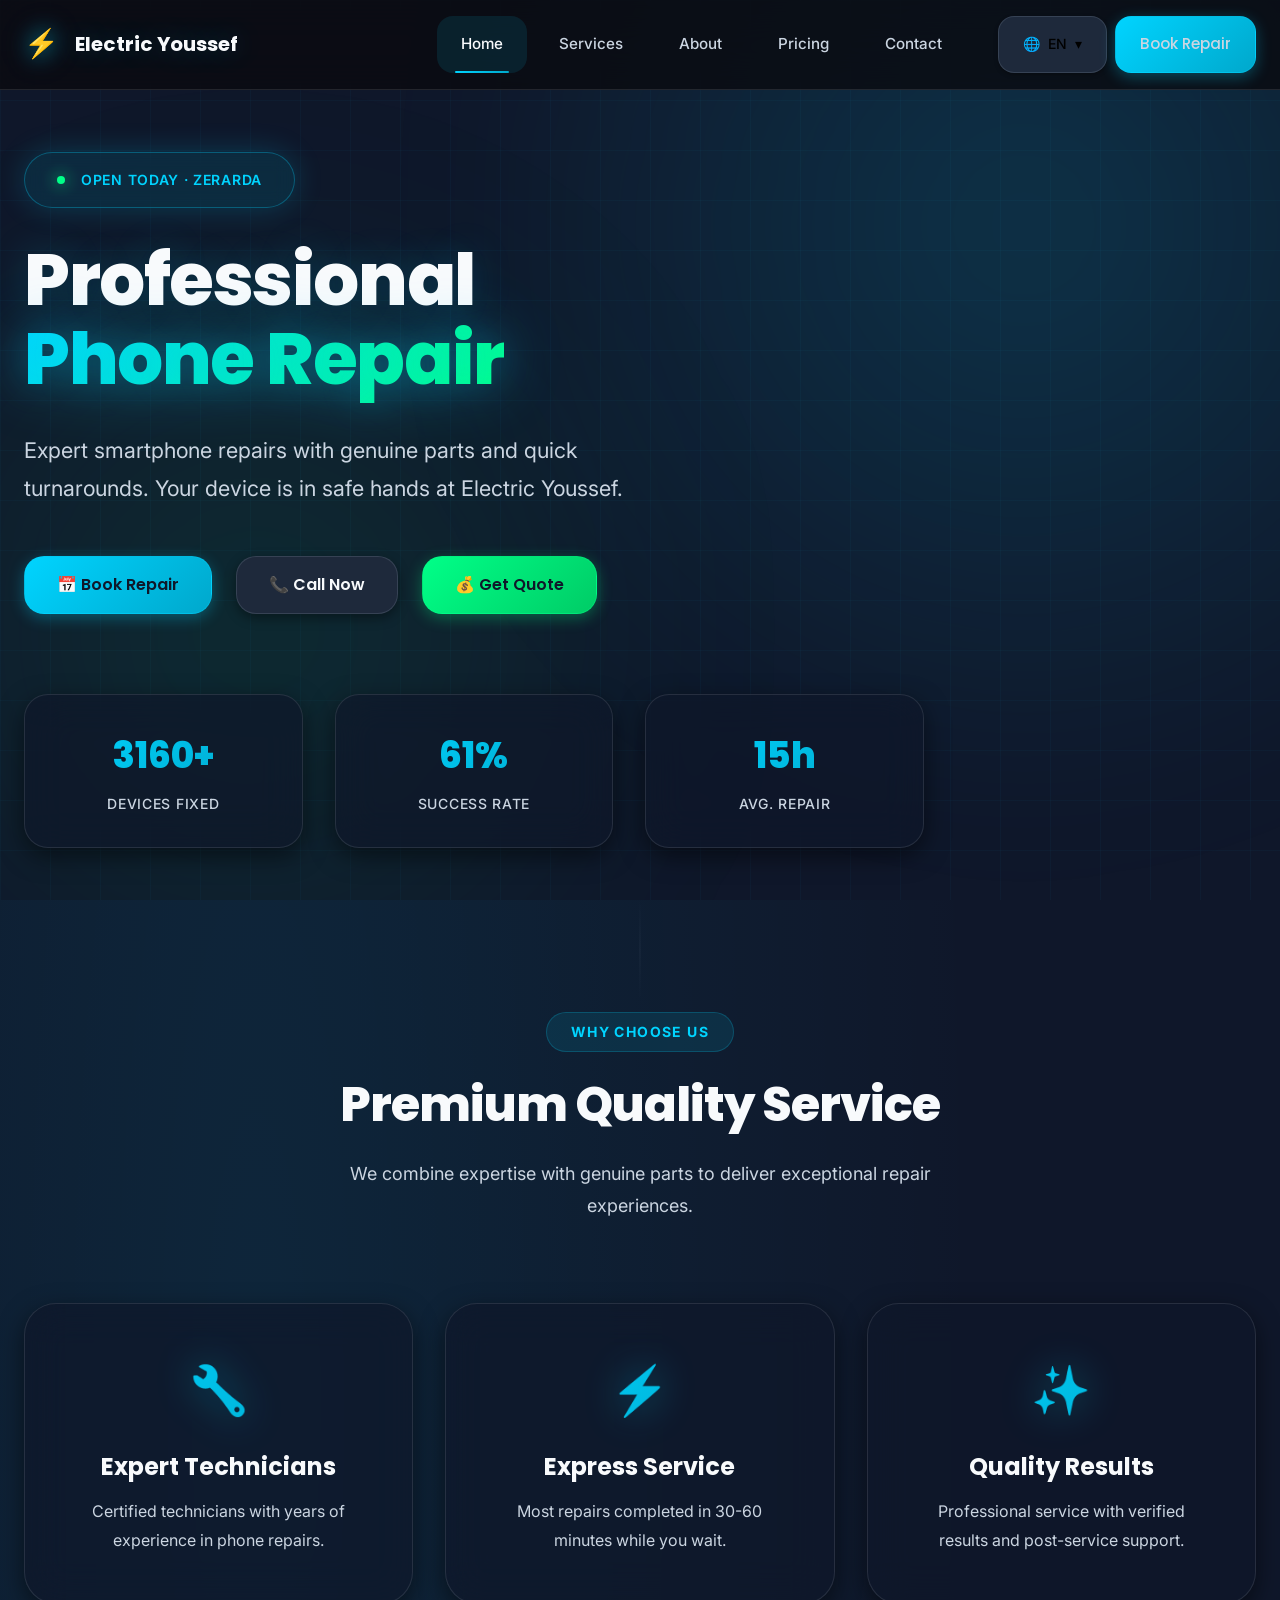
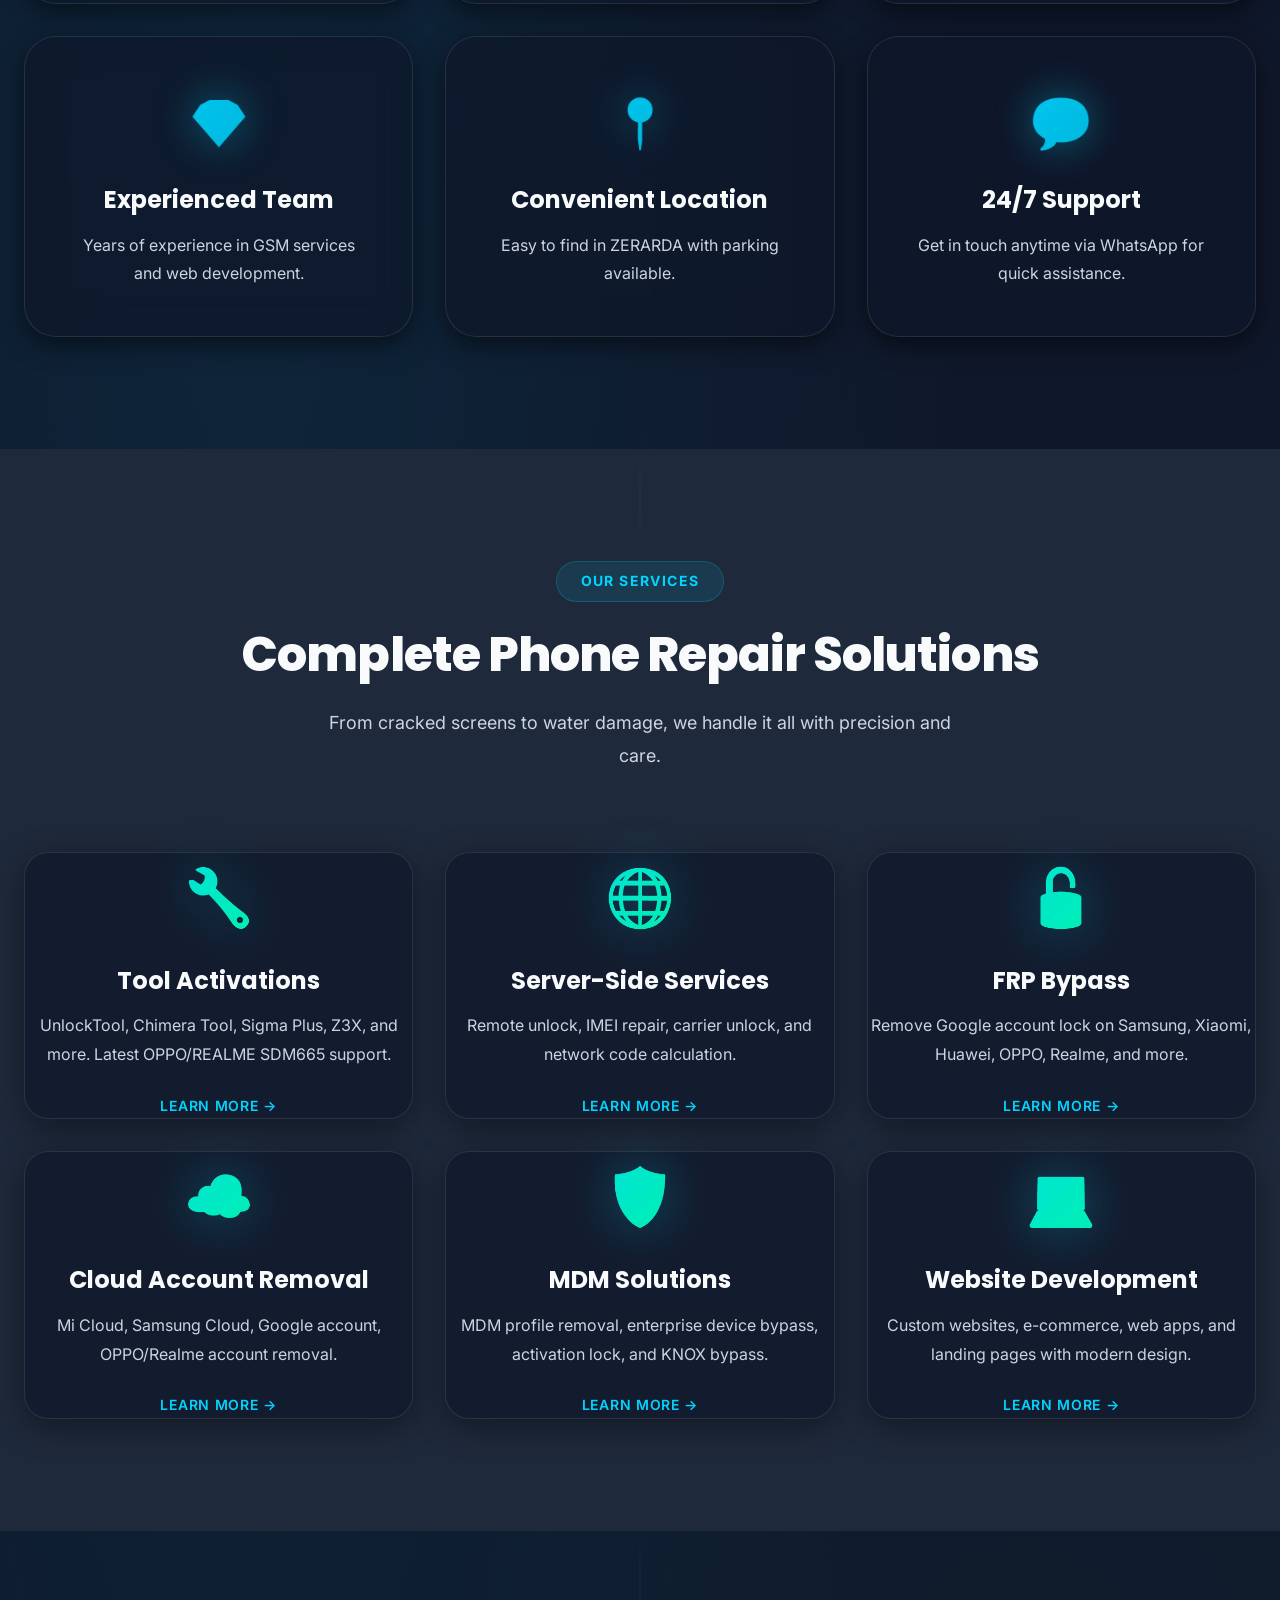
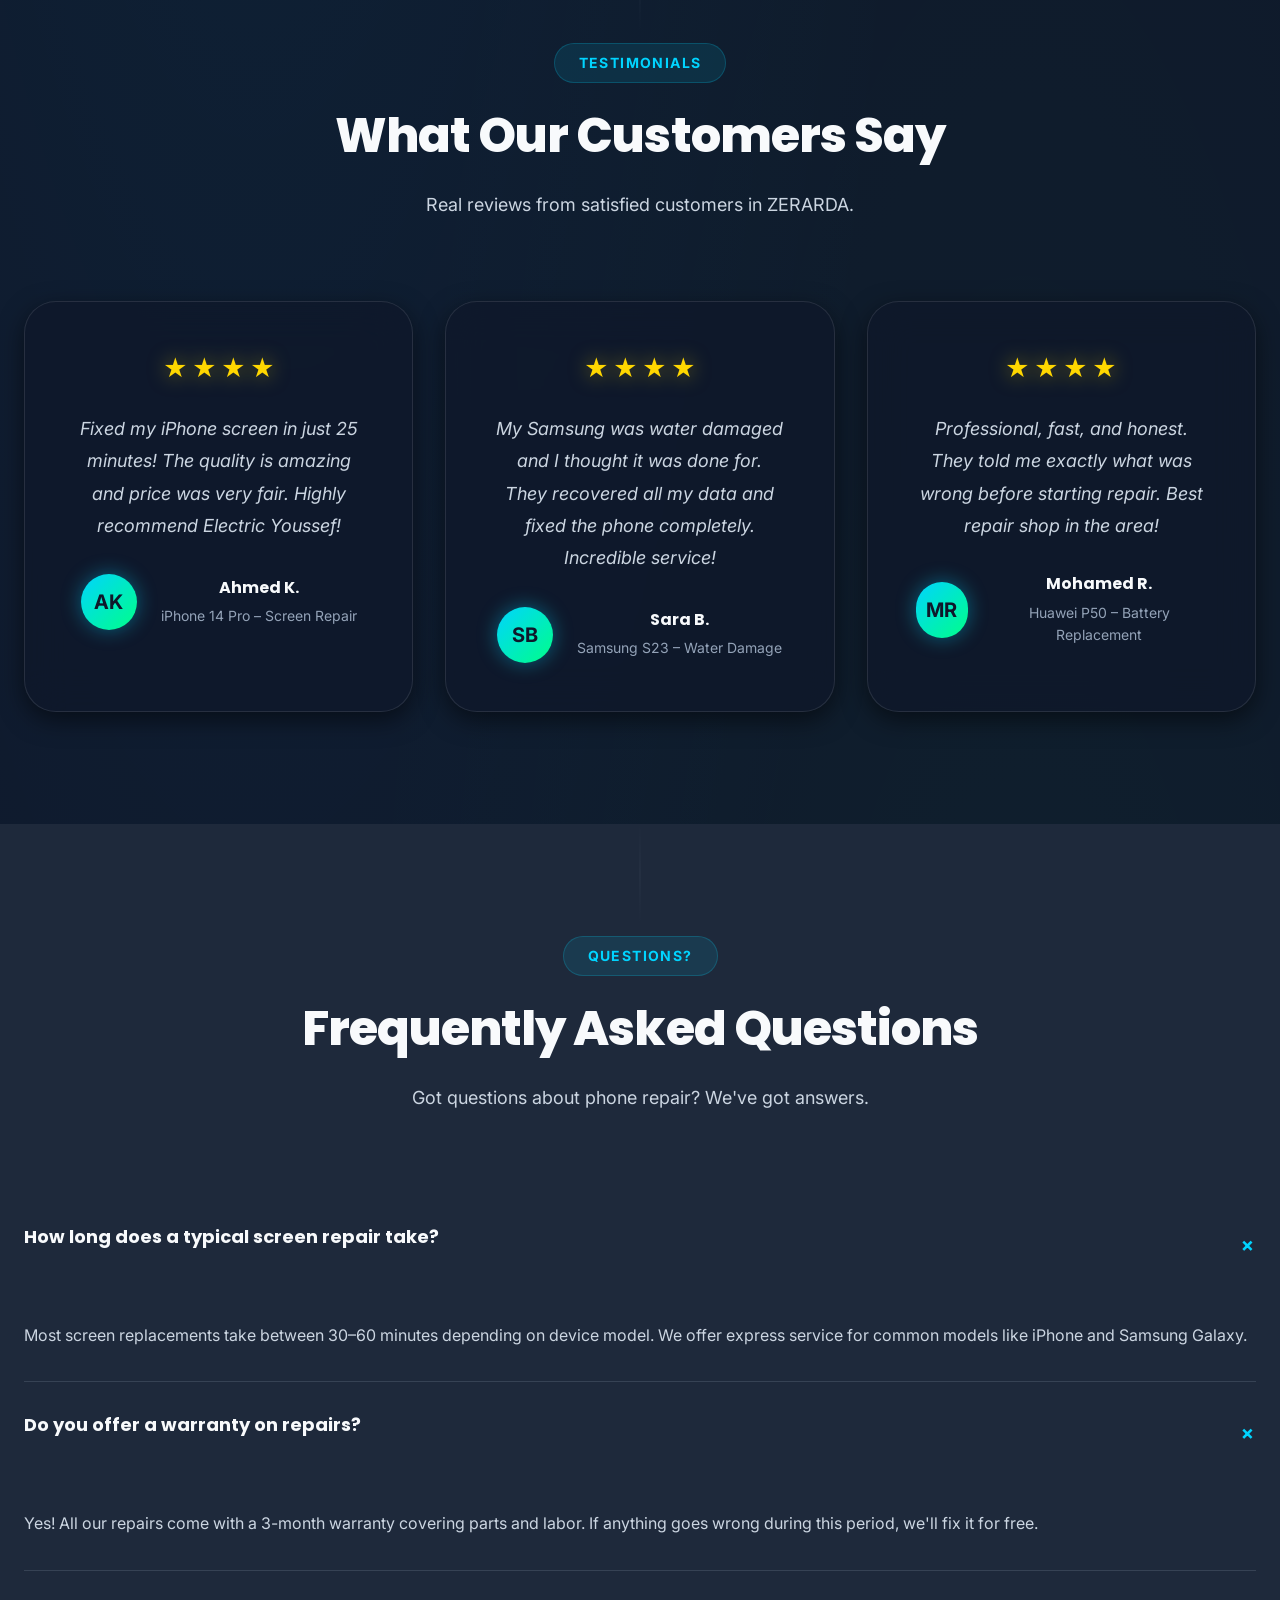
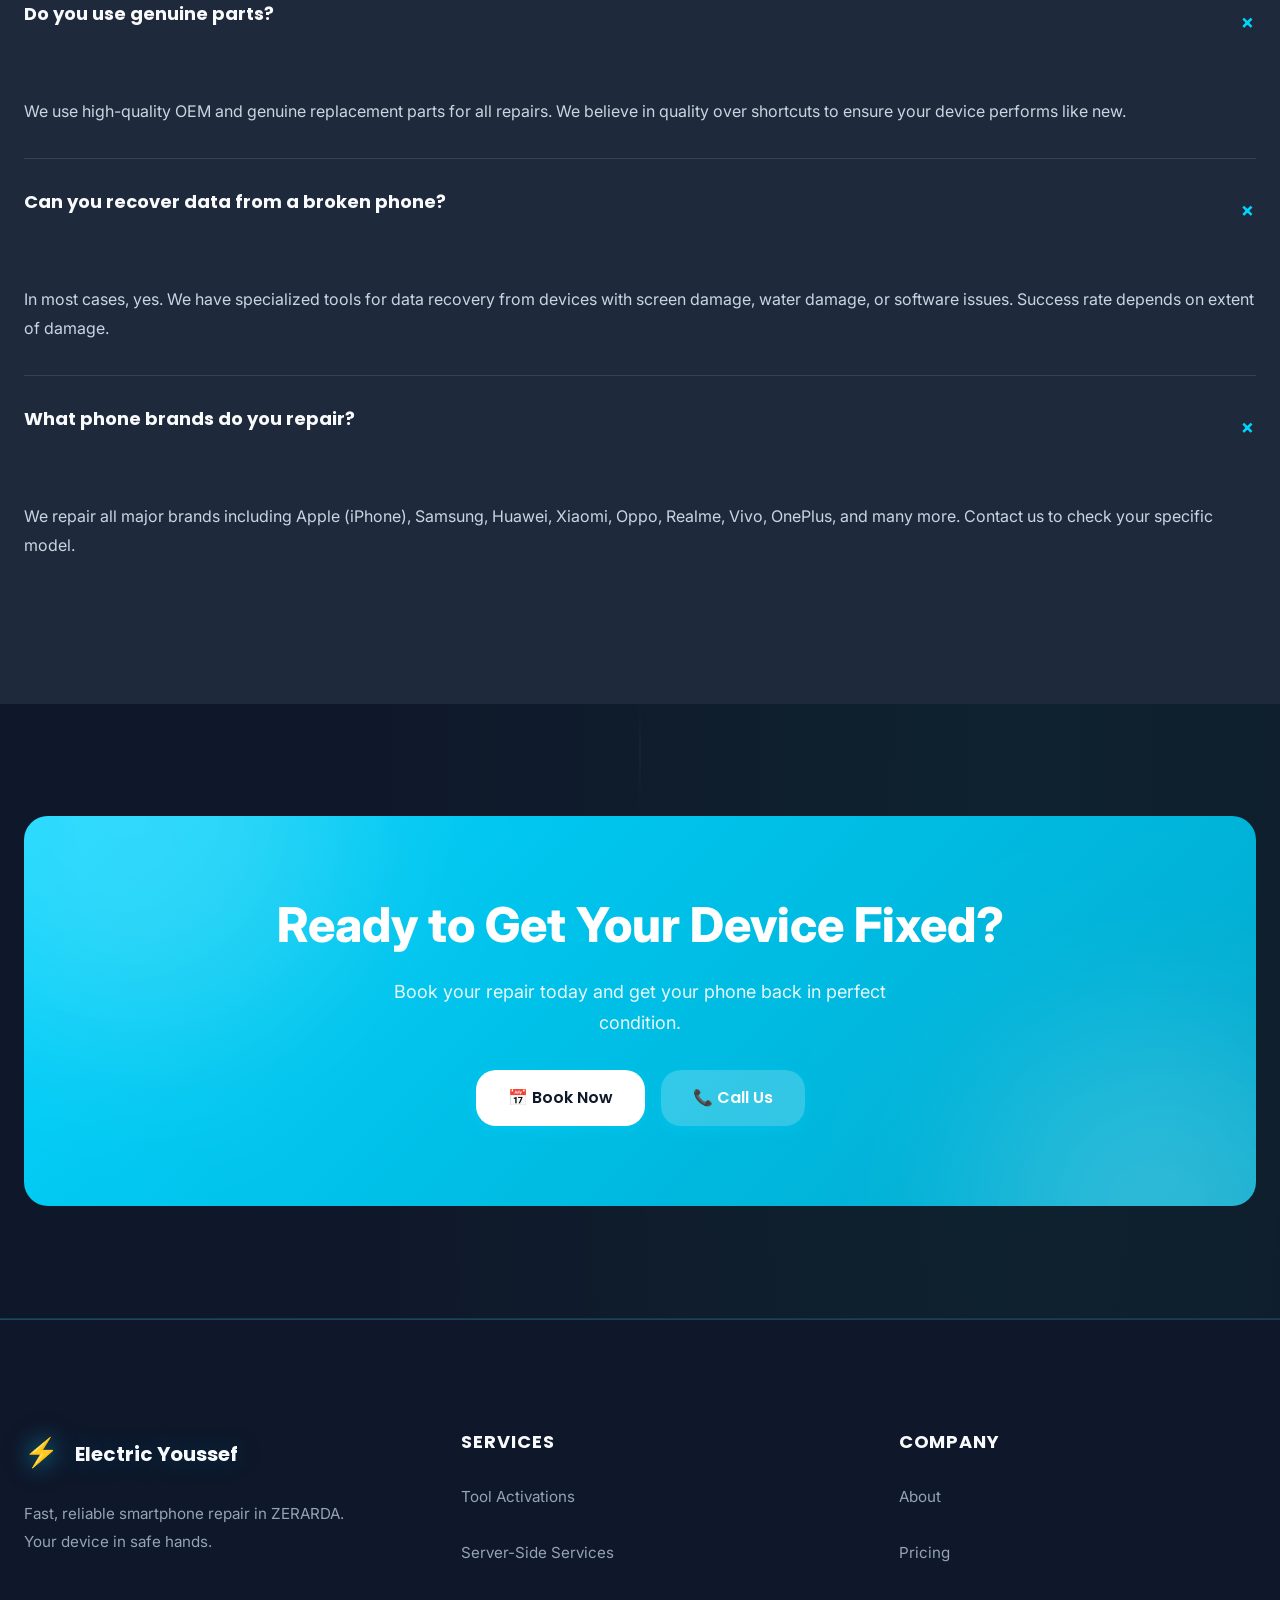
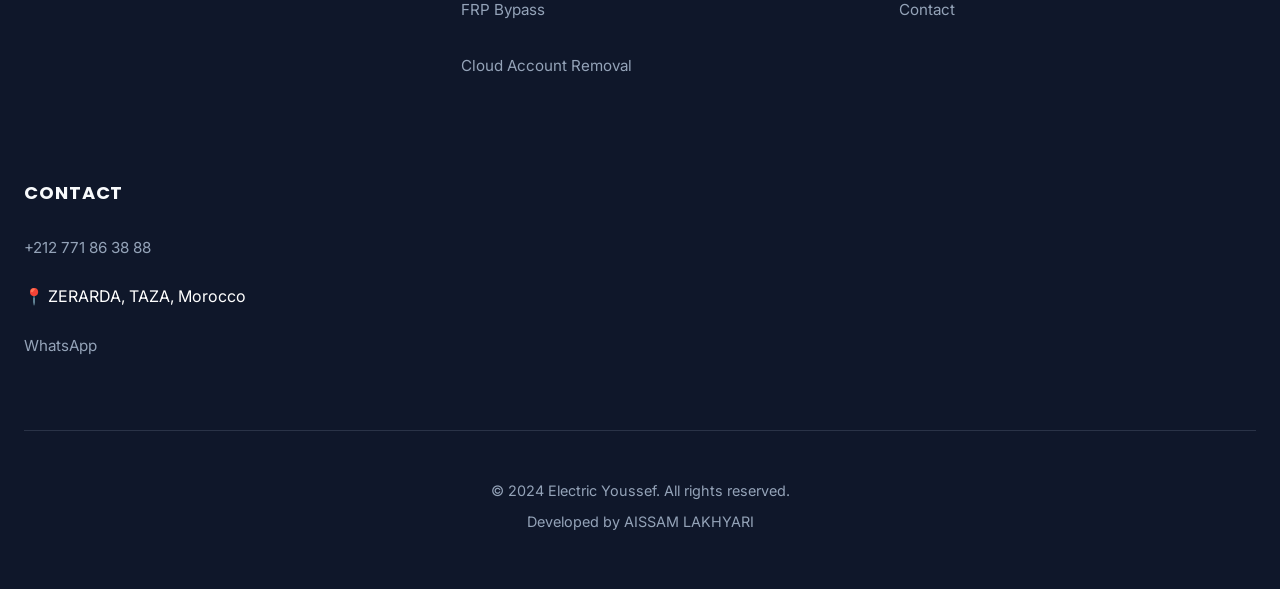
==== commit 279e6ed4: "Fixed critical errors in all website files 🔧 CORRECTED INFORMATION: 1. Phone Number: +212 771-863888" ====
--- a/index.html
+++ b/index.html
@@ -3,8 +3,8 @@
 <head>
   <meta charset="UTF-8">
   <meta name="viewport" content="width=device-width, initial-scale=1.0">
-  <meta name="description" content="Professional GSM services and web development at Electro Youssef in ZERARDA, Algeria. Tool activations, FRP bypass, cloud account removal, MDM solutions, and custom website development.">
-  <title>Electro Youssef | Professional GSM & Web Services</title>
+  <meta name="description" content="Professional GSM services and web development at Electric Youssef in ZERARDA, TAZA, Morocco. Tool activations, FRP bypass, cloud account removal, MDM solutions, and custom website development.">
+  <title>Electric Youssef | Professional GSM & Web Services</title>
 
   <!-- Fonts -->
   <link rel="preconnect" href="https://fonts.googleapis.com">
@@ -24,7 +24,7 @@
     <div class="container">
       <a href="index.html" class="nav-logo">
         <div class="nav-logo-icon">⚡</div>
-        <span data-i18n="brand_name">Electro Youssef</span>
+        <span data-i18n="brand_name">Electric Youssef</span>
       </a>
 
       <div class="nav-links" id="nav-links">
@@ -76,14 +76,14 @@
         </h1>
 
         <p class="hero-description" data-i18n="hero_desc">
-          Expert GSM solutions and professional web development. Tool activations, FRP bypass, cloud account removal, MDM solutions, and custom websites. Your business in safe hands at Electro Youssef.
+          Expert GSM solutions and professional web development. Tool activations, FRP bypass, cloud account removal, MDM solutions, and custom websites. Your business in safe hands at Electric Youssef.
         </p>
 
         <div class="hero-buttons">
           <a href="contact.html" class="btn btn-primary" data-i18n="btn_book">
             📅 Get Quote
           </a>
-          <a href="tel:+212690992767" class="btn btn-secondary" data-i18n="btn_call">
+          <a href="tel:+212771863888" class="btn btn-secondary" data-i18n="btn_call">
             📞 Call Now
           </a>
           <a href="services.html" class="btn btn-accent" data-i18n="btn_quote">
@@ -227,7 +227,7 @@
           <div class="testimonial-rating">
             <span>★</span><span>★</span><span>★</span><span>★</span>
           </div>
-          <p class="testimonial-text" data-i18n="t1_text">Got my Samsung FRP bypass done in just a few hours! Professional service and excellent communication. Highly recommend Electro Youssef!</p>
+          <p class="testimonial-text" data-i18n="t1_text">Got my Samsung FRP bypass done in just a few hours! Professional service and excellent communication. Highly recommend Electric Youssef!</p>
           <div class="testimonial-author">
             <div class="testimonial-avatar">AK</div>
             <div class="testimonial-info">
@@ -342,7 +342,7 @@
           <p style="font-size: 1.125rem; color: rgba(255, 255, 255, 0.9); max-width: 540px; margin: 0 auto 32px; line-height: 1.7;" data-i18n="cta_sub">Contact us today for professional GSM services and web development solutions.</p>
           <div style="display: flex; gap: 16px; justify-content: center; flex-wrap: wrap;">
             <a href="contact.html" class="btn" style="background: white; color: var(--primary); width: auto;" data-i18n="services_cta_btn1">📅 Contact Us</a>
-            <a href="tel:+212690992767" class="btn" style="background: rgba(255, 255, 255, 0.2); color: white; border-color: rgba(255, 255, 255, 0.3); width: auto;" data-i18n="services_cta_btn2">📞 Call Now</a>
+            <a href="tel:+212771863888" class="btn" style="background: rgba(255, 255, 255, 0.2); color: white; border-color: rgba(255, 255, 255, 0.3); width: auto;" data-i18n="services_cta_btn2">📞 Call Now</a>
           </div>
         </div>
         <!-- Background decoration -->
@@ -359,7 +359,7 @@
         <div class="footer-brand">
           <a href="index.html" class="nav-logo">
             <div class="nav-logo-icon">⚡</div>
-            <span data-i18n="brand_name">Electro Youssef</span>
+            <span data-i18n="brand_name">Electric Youssef</span>
           </a>
           <p data-i18n="footer_desc">Professional GSM services and web development in ZERARDA. Expert solutions you can trust.</p>
         </div>
@@ -386,15 +386,15 @@
         <div class="footer-section">
           <h4 data-i18n="footer_contact">Contact</h4>
           <ul class="footer-links">
-            <li><a href="tel:+212690992767" data-i18n="footer_phone">+212 690 99 27 67</a></li>
-            <li>📍 <span data-i18n="footer_location">ZERARDA, Algeria</span></li>
-            <li><a href="https://wa.me/212690992767" data-i18n="footer_whatsapp">WhatsApp</a></li>
+            <li><a href="tel:+212771863888" data-i18n="footer_phone">+212 771 86 38 88</a></li>
+            <li>📍 <span data-i18n="footer_location">ZERARDA, TAZA, Morocco</span></li>
+            <li><a href="https://wa.me/212771863888" data-i18n="footer_whatsapp">WhatsApp</a></li>
           </ul>
         </div>
       </div>
 
       <div class="footer-credits">
-        <p>&copy; 2024 Electro Youssef. <span data-i18n="footer_rights">All rights reserved.</span></p>
+        <p>&copy; 2024 Electric Youssef. <span data-i18n="footer_rights">All rights reserved.</span></p>
         <p data-i18n="footer_made">Developed by AISSAM LAKHYARI</p>
       </div>
     </div>
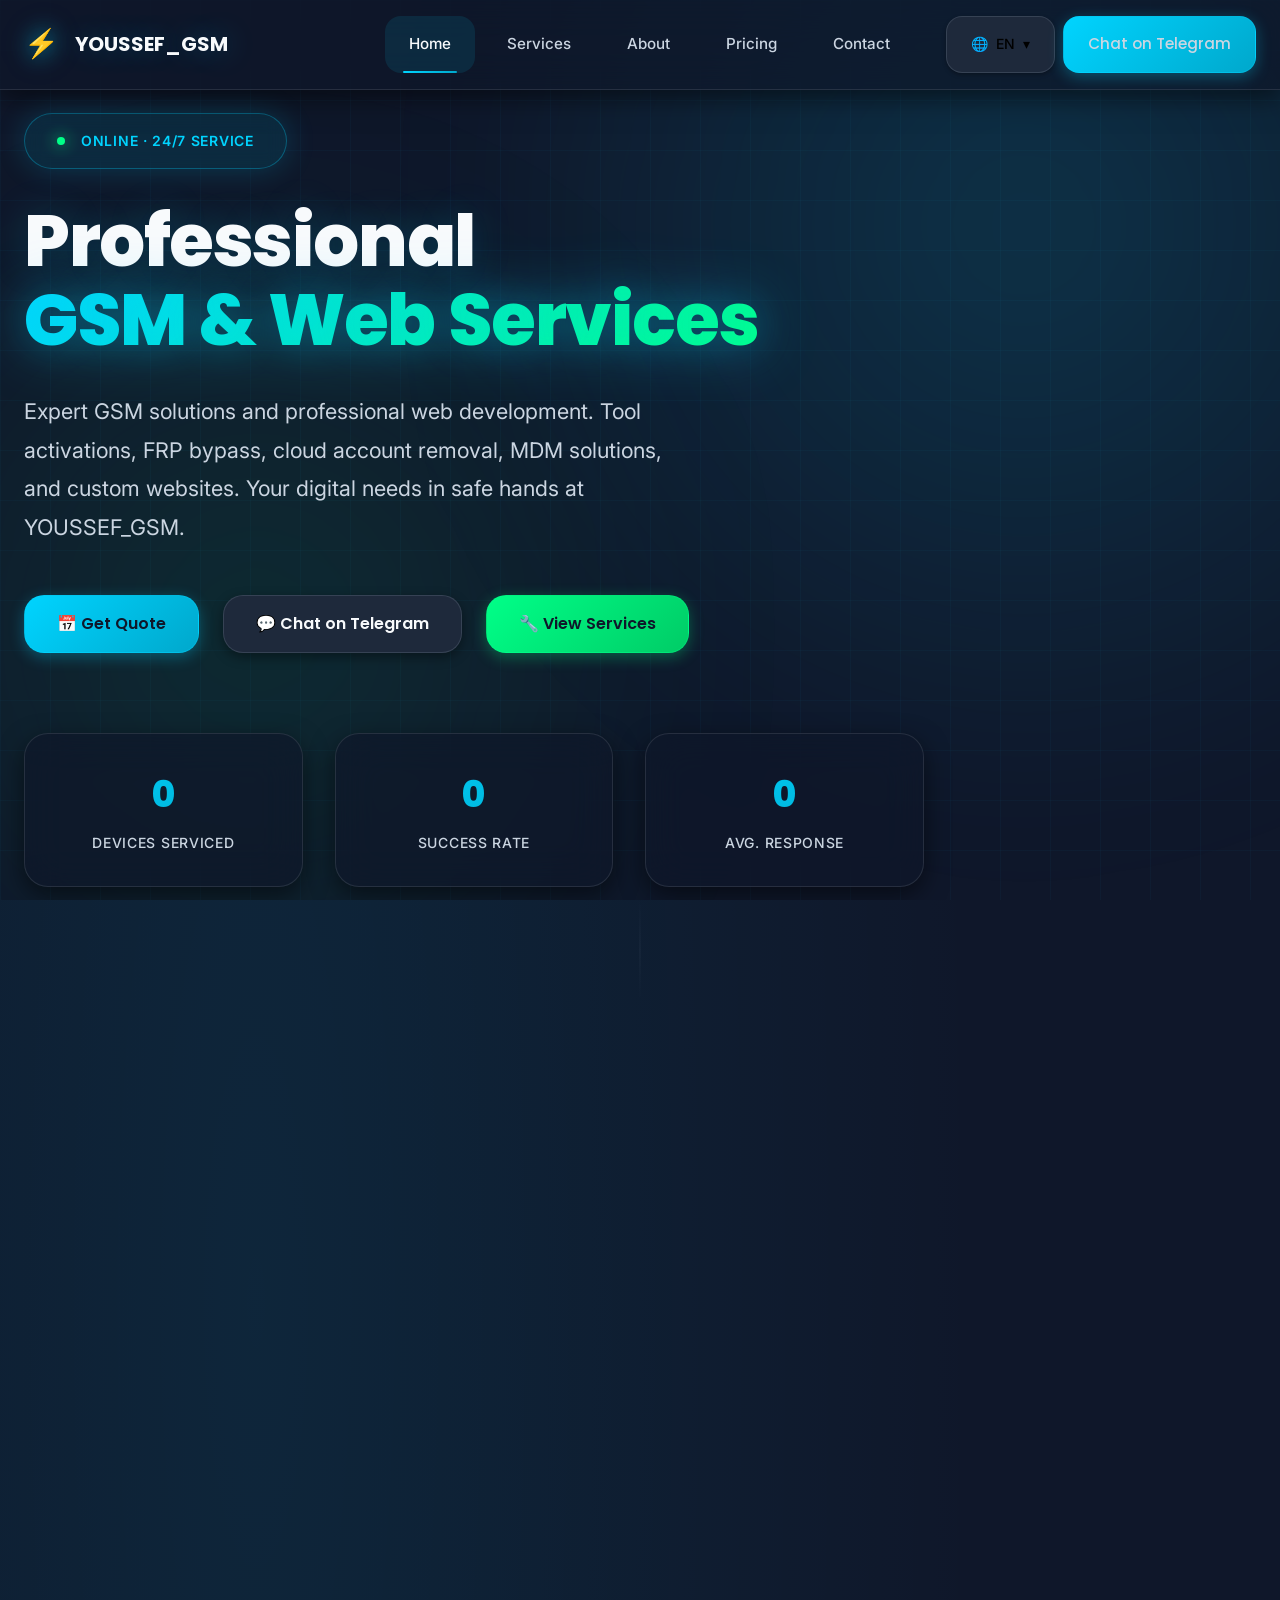
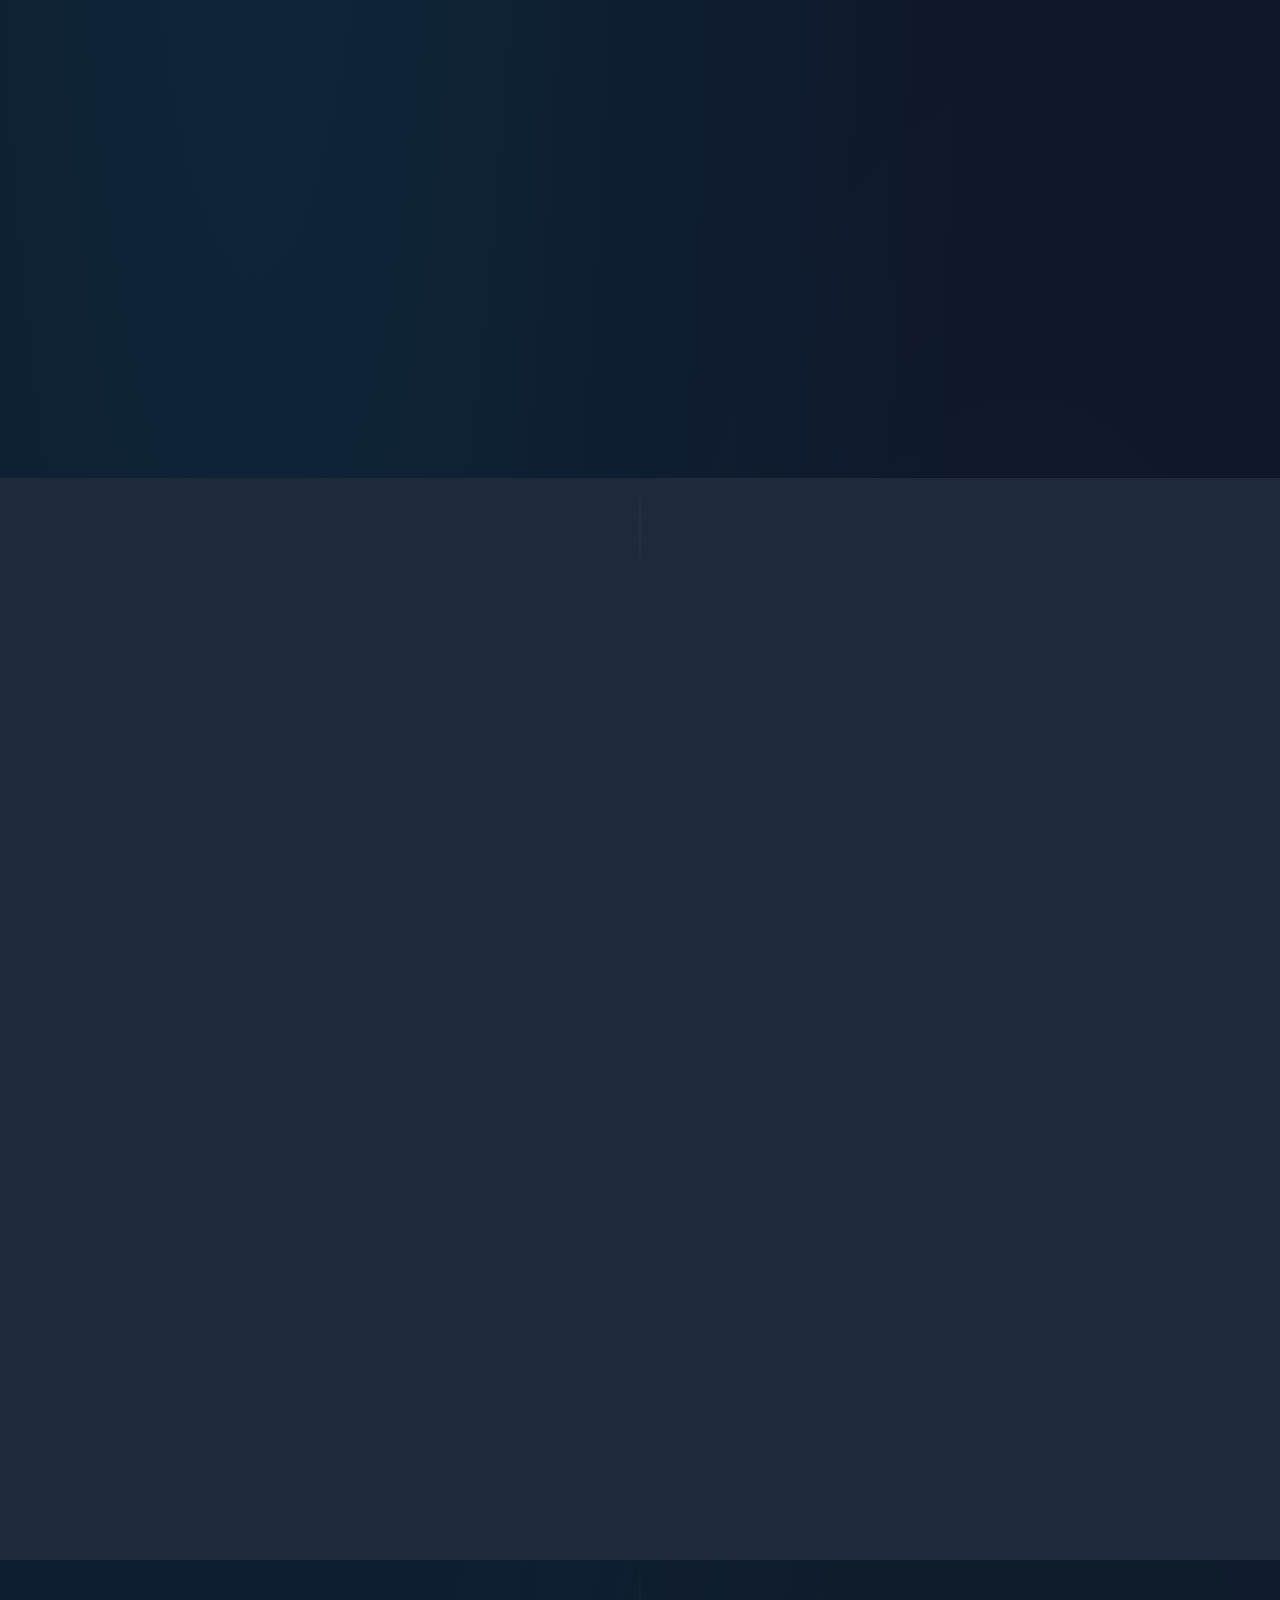
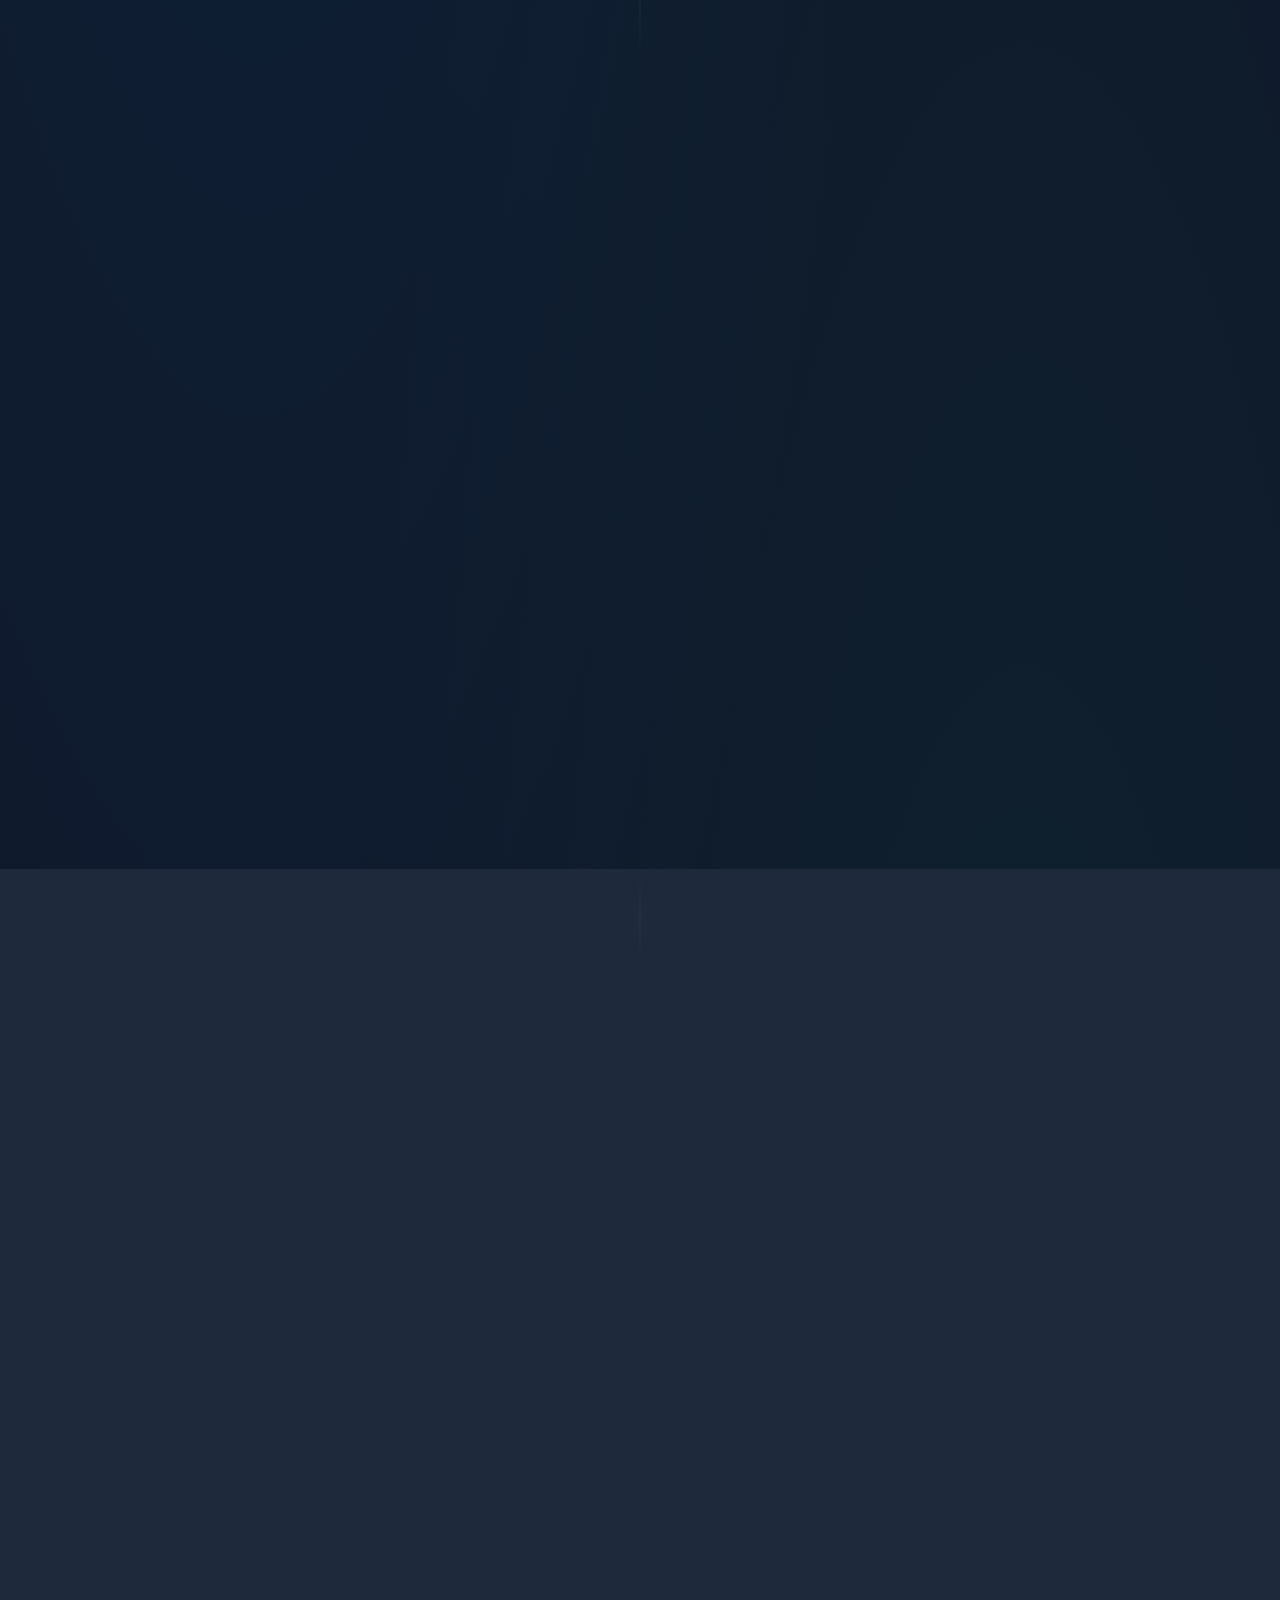
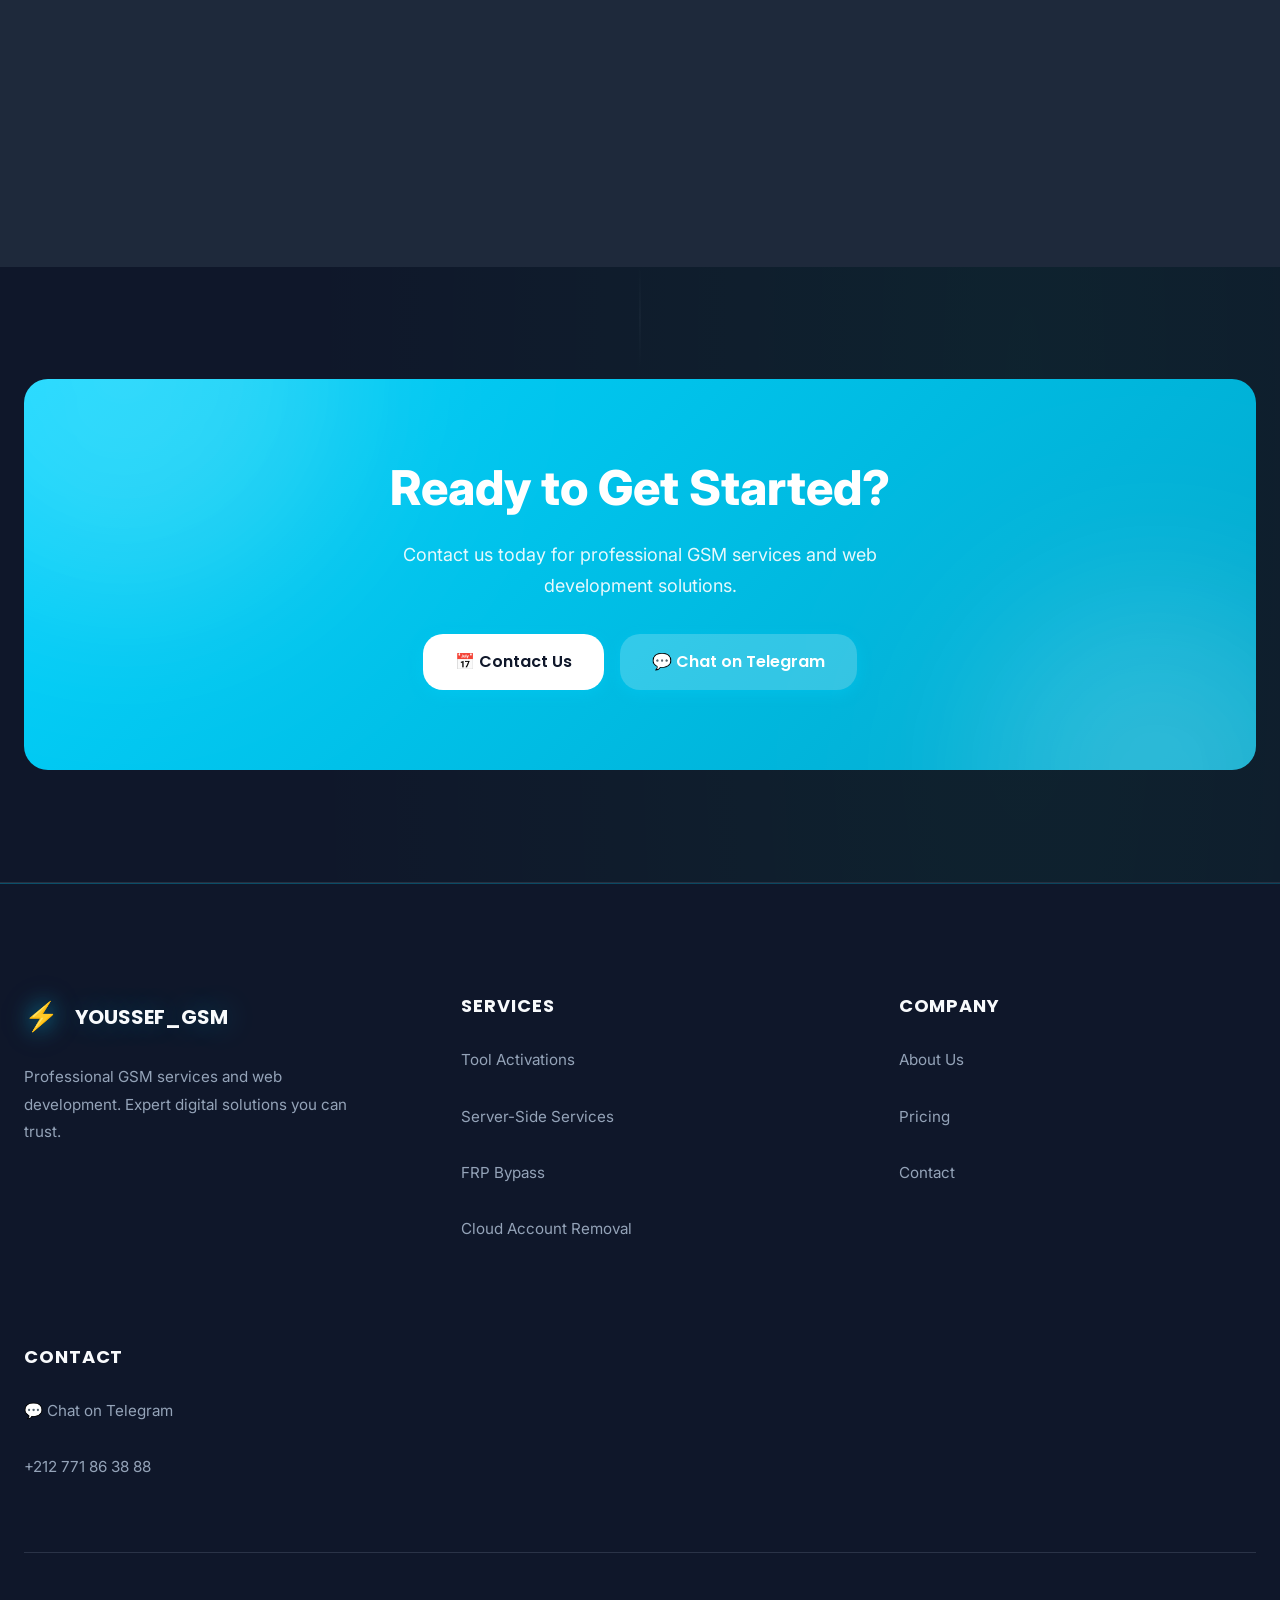
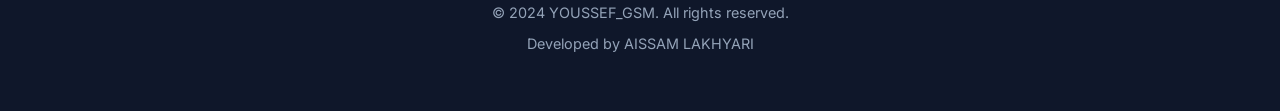
==== commit 87254cbe: "Fixed all remaining errors in contact and about pages 🔧 ERRORS FIXED:  1. contact.html:    - Meta de" ====
--- a/index.html
+++ b/index.html
@@ -3,8 +3,8 @@
 <head>
   <meta charset="UTF-8">
   <meta name="viewport" content="width=device-width, initial-scale=1.0">
-  <meta name="description" content="Professional GSM services and web development at Electric Youssef in ZERARDA, TAZA, Morocco. Tool activations, FRP bypass, cloud account removal, MDM solutions, and custom website development.">
-  <title>Electric Youssef | Professional GSM & Web Services</title>
+  <meta name="description" content="Professional GSM services and web development at YOUSSEF_GSM. Tool activations, FRP bypass, cloud account removal, MDM solutions, and custom website development.">
+  <title>YOUSSEF_GSM | Professional GSM & Web Services</title>
 
   <!-- Fonts -->
   <link rel="preconnect" href="https://fonts.googleapis.com">
@@ -24,7 +24,7 @@
     <div class="container">
       <a href="index.html" class="nav-logo">
         <div class="nav-logo-icon">⚡</div>
-        <span data-i18n="brand_name">Electric Youssef</span>
+        <span data-i18n="brand_name">YOUSSEF_GSM</span>
       </a>
 
       <div class="nav-links" id="nav-links">
@@ -45,7 +45,7 @@
           </div>
         </div>
 
-        <a href="contact.html" class="btn btn-primary btn-sm" data-i18n="nav_book">Get Quote</a>
+        <a href="https://t.me/YOUSSEF_GSM" class="btn btn-primary btn-sm" data-i18n="nav_book">Chat on Telegram</a>
       </div>
 
       <button class="hamburger" id="hamburger" aria-label="Toggle menu">
@@ -67,7 +67,7 @@
       <div class="hero-content">
         <div class="hero-badge">
           <span class="pulse-dot"></span>
-          <span data-i18n="hero_badge">Open Today · ZERARDA</span>
+          <span data-i18n="hero_badge">Online · 24/7 Service</span>
         </div>
 
         <h1 class="hero-title">
@@ -76,15 +76,15 @@
         </h1>
 
         <p class="hero-description" data-i18n="hero_desc">
-          Expert GSM solutions and professional web development. Tool activations, FRP bypass, cloud account removal, MDM solutions, and custom websites. Your business in safe hands at Electric Youssef.
+          Expert GSM solutions and professional web development. Tool activations, FRP bypass, cloud account removal, MDM solutions, and custom websites. Your digital needs in safe hands at YOUSSEF_GSM.
         </p>
 
         <div class="hero-buttons">
-          <a href="contact.html" class="btn btn-primary" data-i18n="btn_book">
+          <a href="https://t.me/YOUSSEF_GSM" class="btn btn-primary" data-i18n="btn_book">
             📅 Get Quote
           </a>
-          <a href="tel:+212771863888" class="btn btn-secondary" data-i18n="btn_call">
-            📞 Call Now
+          <a href="https://t.me/YOUSSEF_GSM" class="btn btn-secondary" data-i18n="btn_chat">
+            💬 Chat on Telegram
           </a>
           <a href="services.html" class="btn btn-accent" data-i18n="btn_quote">
             🔧 View Services
@@ -144,15 +144,15 @@
         </div>
 
         <div class="feature-card glass reveal">
-          <div class="feature-icon">📍</div>
-          <h3 data-i18n="feat_location">Convenient Location</h3>
-          <p data-i18n="feat_location_desc">Easy to find in ZERARDA, TAZA with parking available.</p>
-        </div>
-
-        <div class="feature-card glass reveal">
           <div class="feature-icon">💬</div>
           <h3 data-i18n="feat_support">24/7 Support</h3>
-          <p data-i18n="feat_support_desc">Get in touch anytime via WhatsApp for quick assistance.</p>
+          <p data-i18n="feat_support_desc">Get in touch anytime via Telegram for quick assistance.</p>
+        </div>
+
+        <div class="feature-card glass reveal">
+          <div class="feature-icon">🌐</div>
+          <h3 data-i18n="feat_online">Online Services</h3>
+          <p data-i18n="feat_online_desc">Remote solutions available. No physical visit required for most services.</p>
         </div>
       </div>
     </div>
@@ -164,7 +164,7 @@
       <div class="section-header reveal">
         <span class="section-subtitle">Our Services</span>
         <h2 class="section-title" data-i18n="services_preview_heading">Complete GSM & Web Solutions</h2>
-        <p class="section-description" data-i18n="services_preview_sub">From tool activations to FRP bypass, cloud account removal to web development. Professional services you can trust.</p>
+        <p class="section-description" data-i18n="services_preview_sub">From tool activations to FRP bypass, cloud account removal to web development. Professional digital services you can trust.</p>
       </div>
 
       <div class="services-preview-grid">
@@ -219,7 +219,7 @@
       <div class="section-header reveal">
         <span class="section-subtitle">Testimonials</span>
         <h2 class="section-title" data-i18n="testimonials_heading">What Our Customers Say</h2>
-        <p class="section-description" data-i18n="testimonials_sub">Real reviews from satisfied customers in ZERARDA, TAZA, Morocco.</p>
+        <p class="section-description" data-i18n="testimonials_sub">Real reviews from satisfied customers worldwide.</p>
       </div>
 
       <div class="testimonials-grid">
@@ -227,7 +227,7 @@
           <div class="testimonial-rating">
             <span>★</span><span>★</span><span>★</span><span>★</span>
           </div>
-          <p class="testimonial-text" data-i18n="t1_text">Got my Samsung FRP bypass done in just a few hours! Professional service and excellent communication. Highly recommend Electric Youssef!</p>
+          <p class="testimonial-text" data-i18n="t1_text">Got my Samsung FRP bypass done in just a few hours! Professional service and excellent communication. Highly recommend YOUSSEF_GSM!</p>
           <div class="testimonial-author">
             <div class="testimonial-avatar">AK</div>
             <div class="testimonial-info">
@@ -255,7 +255,7 @@
           <div class="testimonial-rating">
             <span>★</span><span>★</span><span>★</span><span>★</span>
           </div>
-          <p class="testimonial-text" data-i18n="t3_text">They built an amazing website for my business. Modern design, responsive, and exactly what I needed. Best web development in the area!</p>
+          <p class="testimonial-text" data-i18n="t3_text">They built an amazing website for my business. Modern design, responsive, and exactly what I needed. Best web development services!</p>
           <div class="testimonial-author">
             <div class="testimonial-avatar">MR</div>
             <div class="testimonial-info">
@@ -341,8 +341,8 @@
           </h2>
           <p style="font-size: 1.125rem; color: rgba(255, 255, 255, 0.9); max-width: 540px; margin: 0 auto 32px; line-height: 1.7;" data-i18n="cta_sub">Contact us today for professional GSM services and web development solutions.</p>
           <div style="display: flex; gap: 16px; justify-content: center; flex-wrap: wrap;">
-            <a href="contact.html" class="btn" style="background: white; color: var(--primary); width: auto;" data-i18n="services_cta_btn1">📅 Contact Us</a>
-            <a href="tel:+212771863888" class="btn" style="background: rgba(255, 255, 255, 0.2); color: white; border-color: rgba(255, 255, 255, 0.3); width: auto;" data-i18n="services_cta_btn2">📞 Call Now</a>
+            <a href="https://t.me/YOUSSEF_GSM" class="btn" style="background: white; color: var(--primary); width: auto;" data-i18n="services_cta_btn1">📅 Contact Us</a>
+            <a href="https://t.me/YOUSSEF_GSM" class="btn" style="background: rgba(255, 255, 255, 0.2); color: white; border-color: rgba(255, 255, 255, 0.3); width: auto;" data-i18n="services_cta_btn2">💬 Chat on Telegram</a>
           </div>
         </div>
         <!-- Background decoration -->
@@ -359,9 +359,9 @@
         <div class="footer-brand">
           <a href="index.html" class="nav-logo">
             <div class="nav-logo-icon">⚡</div>
-            <span data-i18n="brand_name">Electric Youssef</span>
+            <span data-i18n="brand_name">YOUSSEF_GSM</span>
           </a>
-          <p data-i18n="footer_desc">Professional GSM services and web development in ZERARDA. Expert solutions you can trust.</p>
+          <p data-i18n="footer_desc">Professional GSM services and web development. Expert digital solutions you can trust.</p>
         </div>
 
         <div class="footer-section">
@@ -386,15 +386,14 @@
         <div class="footer-section">
           <h4 data-i18n="footer_contact">Contact</h4>
           <ul class="footer-links">
+            <li><a href="https://t.me/YOUSSEF_GSM" data-i18n="footer_telegram">💬 Chat on Telegram</a></li>
             <li><a href="tel:+212771863888" data-i18n="footer_phone">+212 771 86 38 88</a></li>
-            <li>📍 <span data-i18n="footer_location">ZERARDA, TAZA, Morocco</span></li>
-            <li><a href="https://wa.me/212771863888" data-i18n="footer_whatsapp">WhatsApp</a></li>
           </ul>
         </div>
       </div>
 
       <div class="footer-credits">
-        <p>&copy; 2024 Electric Youssef. <span data-i18n="footer_rights">All rights reserved.</span></p>
+        <p>&copy; 2024 YOUSSEF_GSM. <span data-i18n="footer_rights">All rights reserved.</span></p>
         <p data-i18n="footer_made">Developed by AISSAM LAKHYARI</p>
       </div>
     </div>
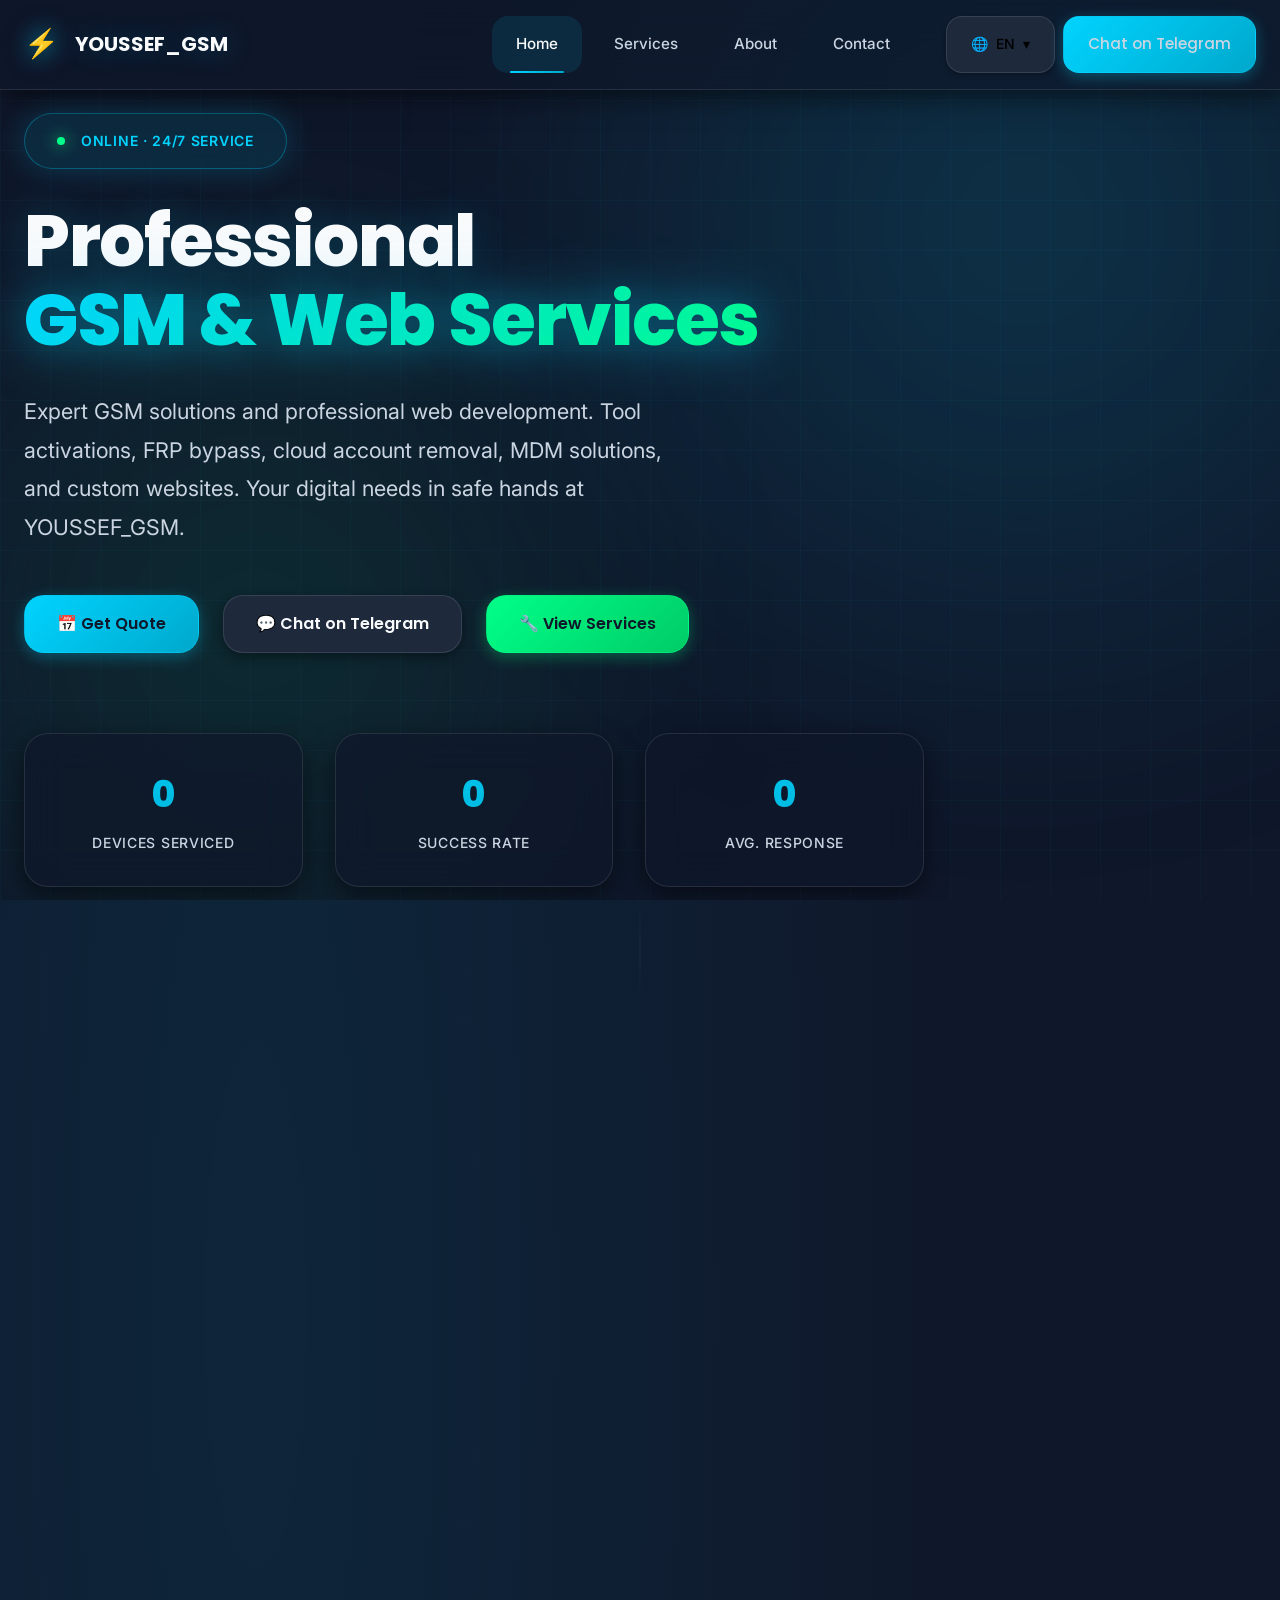
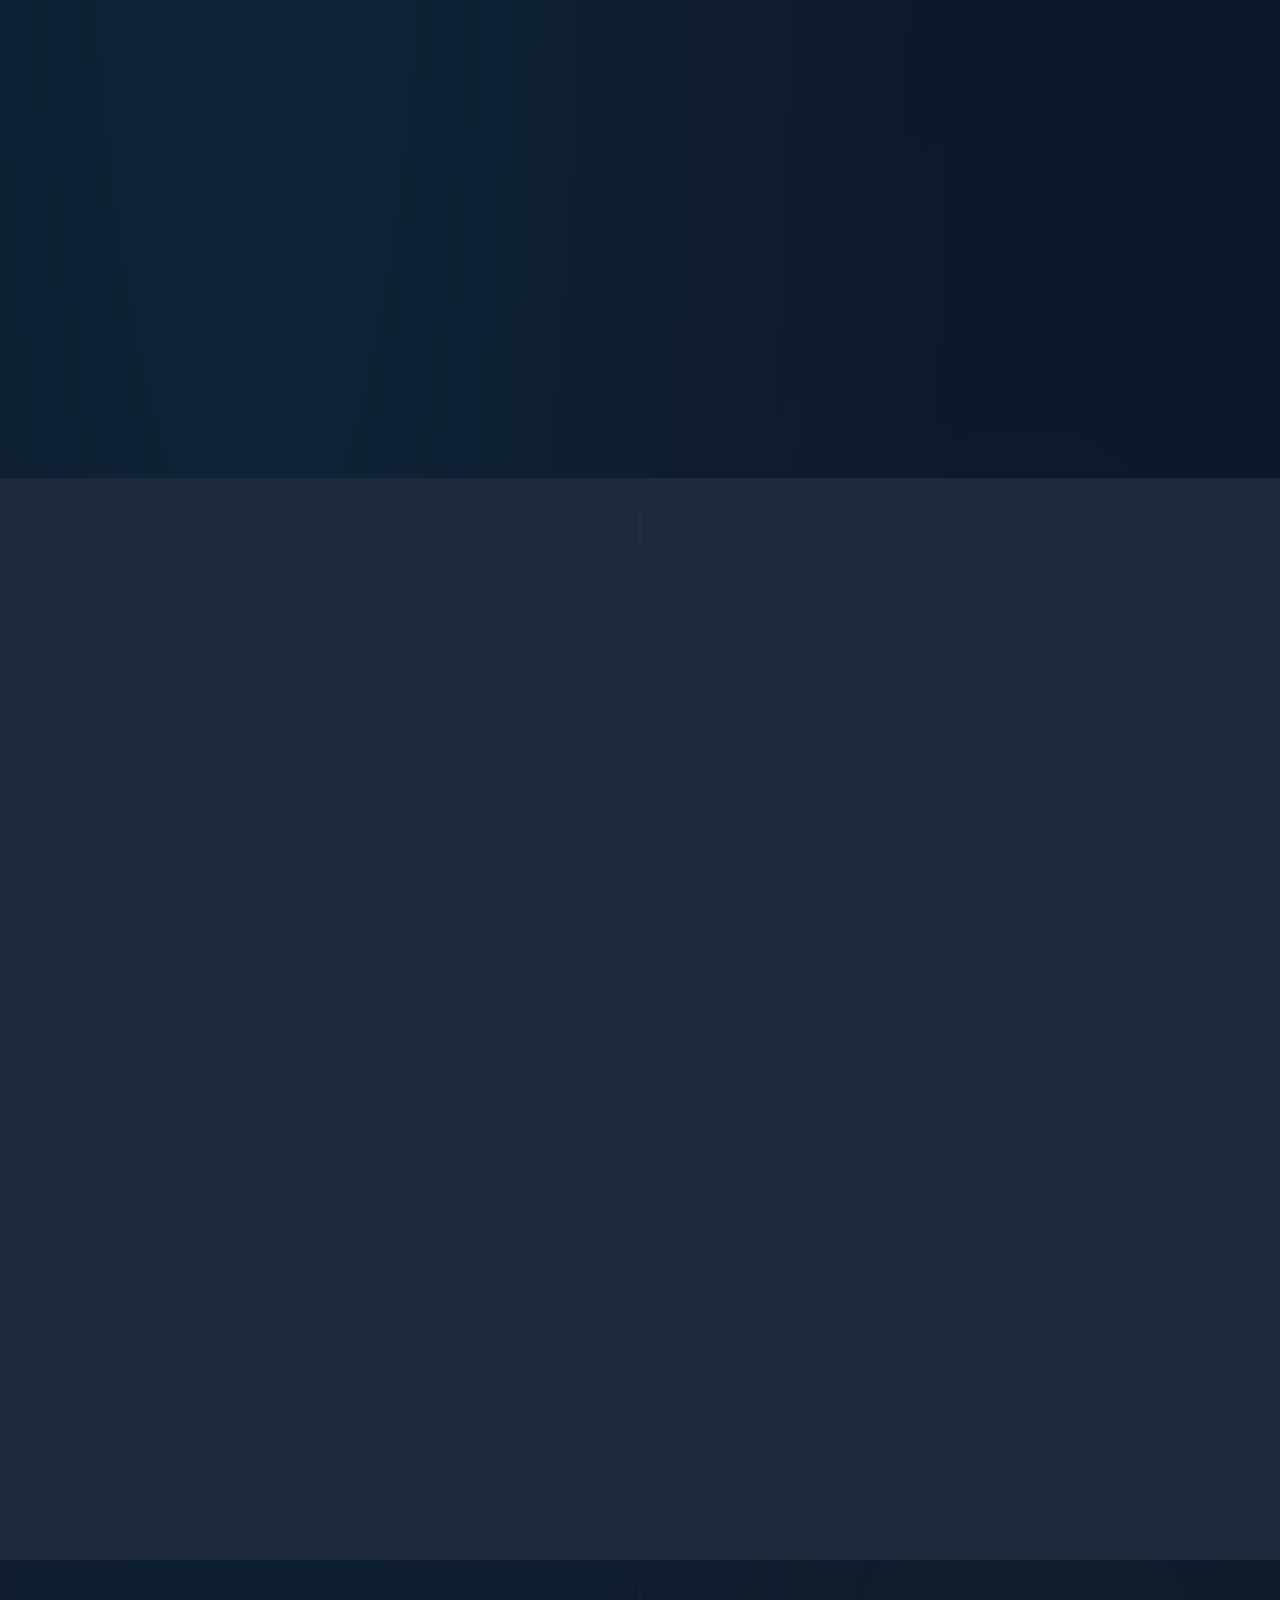
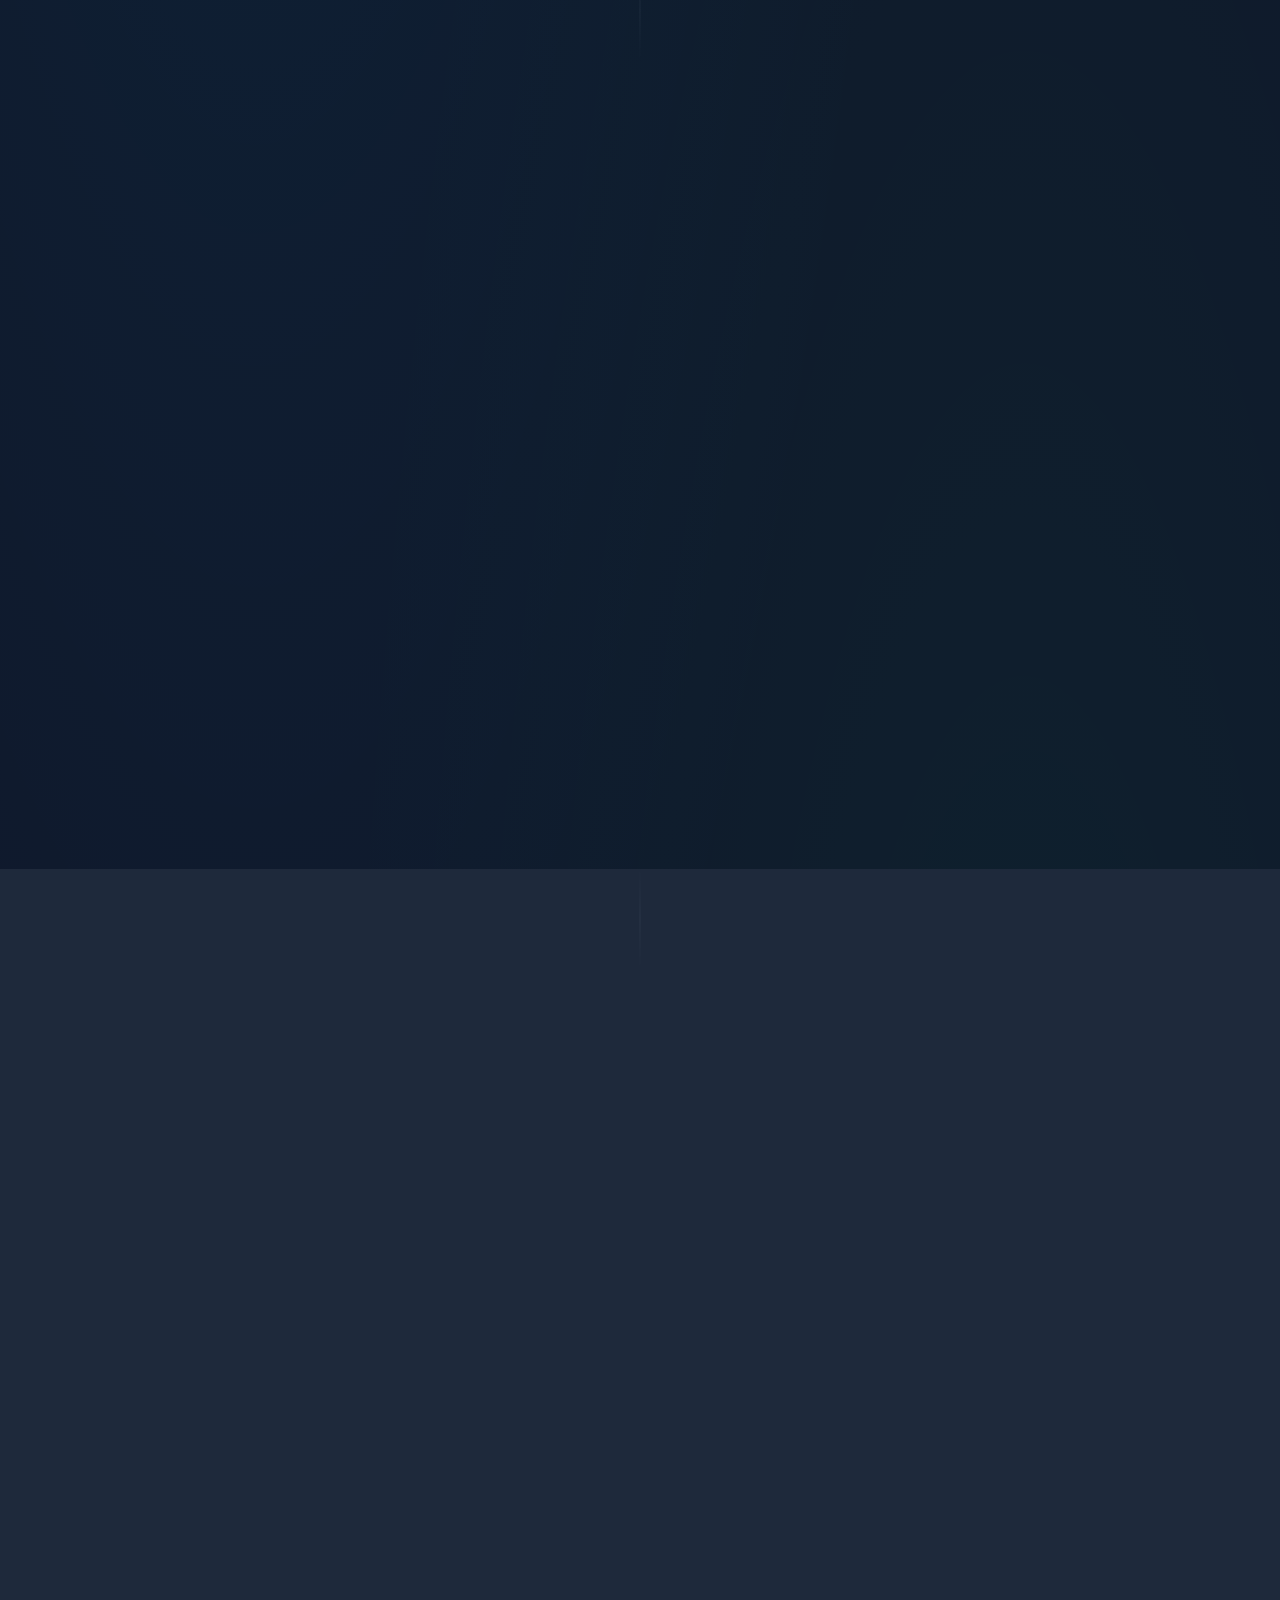
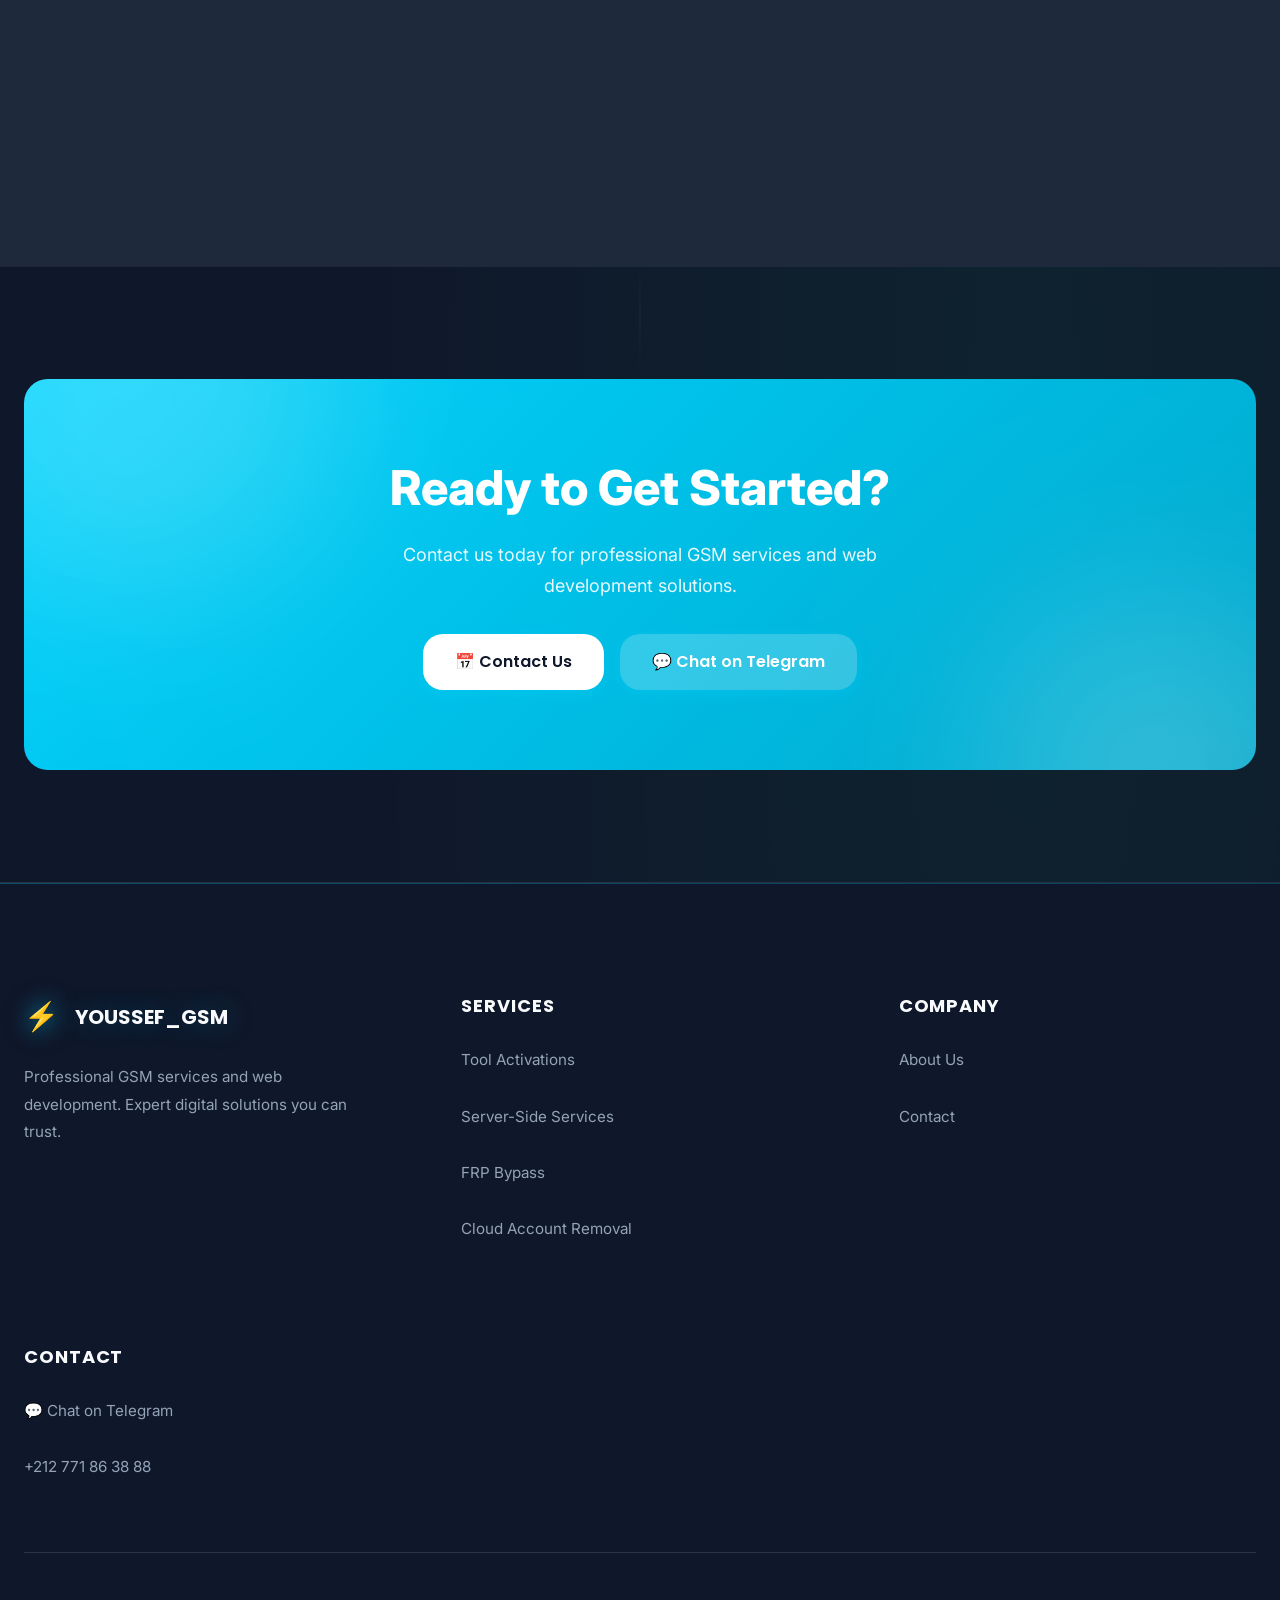
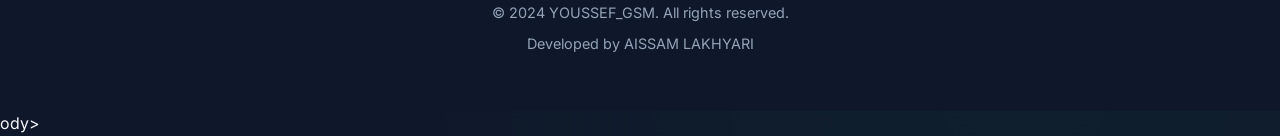
==== commit 43316d74: "Fixed all pricing links and layout issues 🔧 COMPLETED TASKS:  1. **Removed ALL pricing navigation li" ====
--- a/index.html
+++ b/index.html
@@ -31,7 +31,6 @@
         <a href="index.html" class="active" data-i18n="nav_home">Home</a>
         <a href="services.html" data-i18n="nav_services">Services</a>
         <a href="about.html" data-i18n="nav_about">About</a>
-        <a href="pricing.html" data-i18n="nav_pricing">Pricing</a>
         <a href="contact.html" data-i18n="nav_contact">Contact</a>
 
         <div class="lang-switcher">
@@ -378,7 +377,6 @@
           <h4 data-i18n="footer_company">Company</h4>
           <ul class="footer-links">
             <li><a href="about.html" data-i18n="nav_about">About Us</a></li>
-            <li><a href="pricing.html" data-i18n="nav_pricing">Pricing</a></li>
             <li><a href="contact.html" data-i18n="nav_contact">Contact</a></li>
           </ul>
         </div>
@@ -403,3 +401,5 @@
   <script src="js/modern-main.js"></script>
 </body>
 </html>
+ody>
+</html>
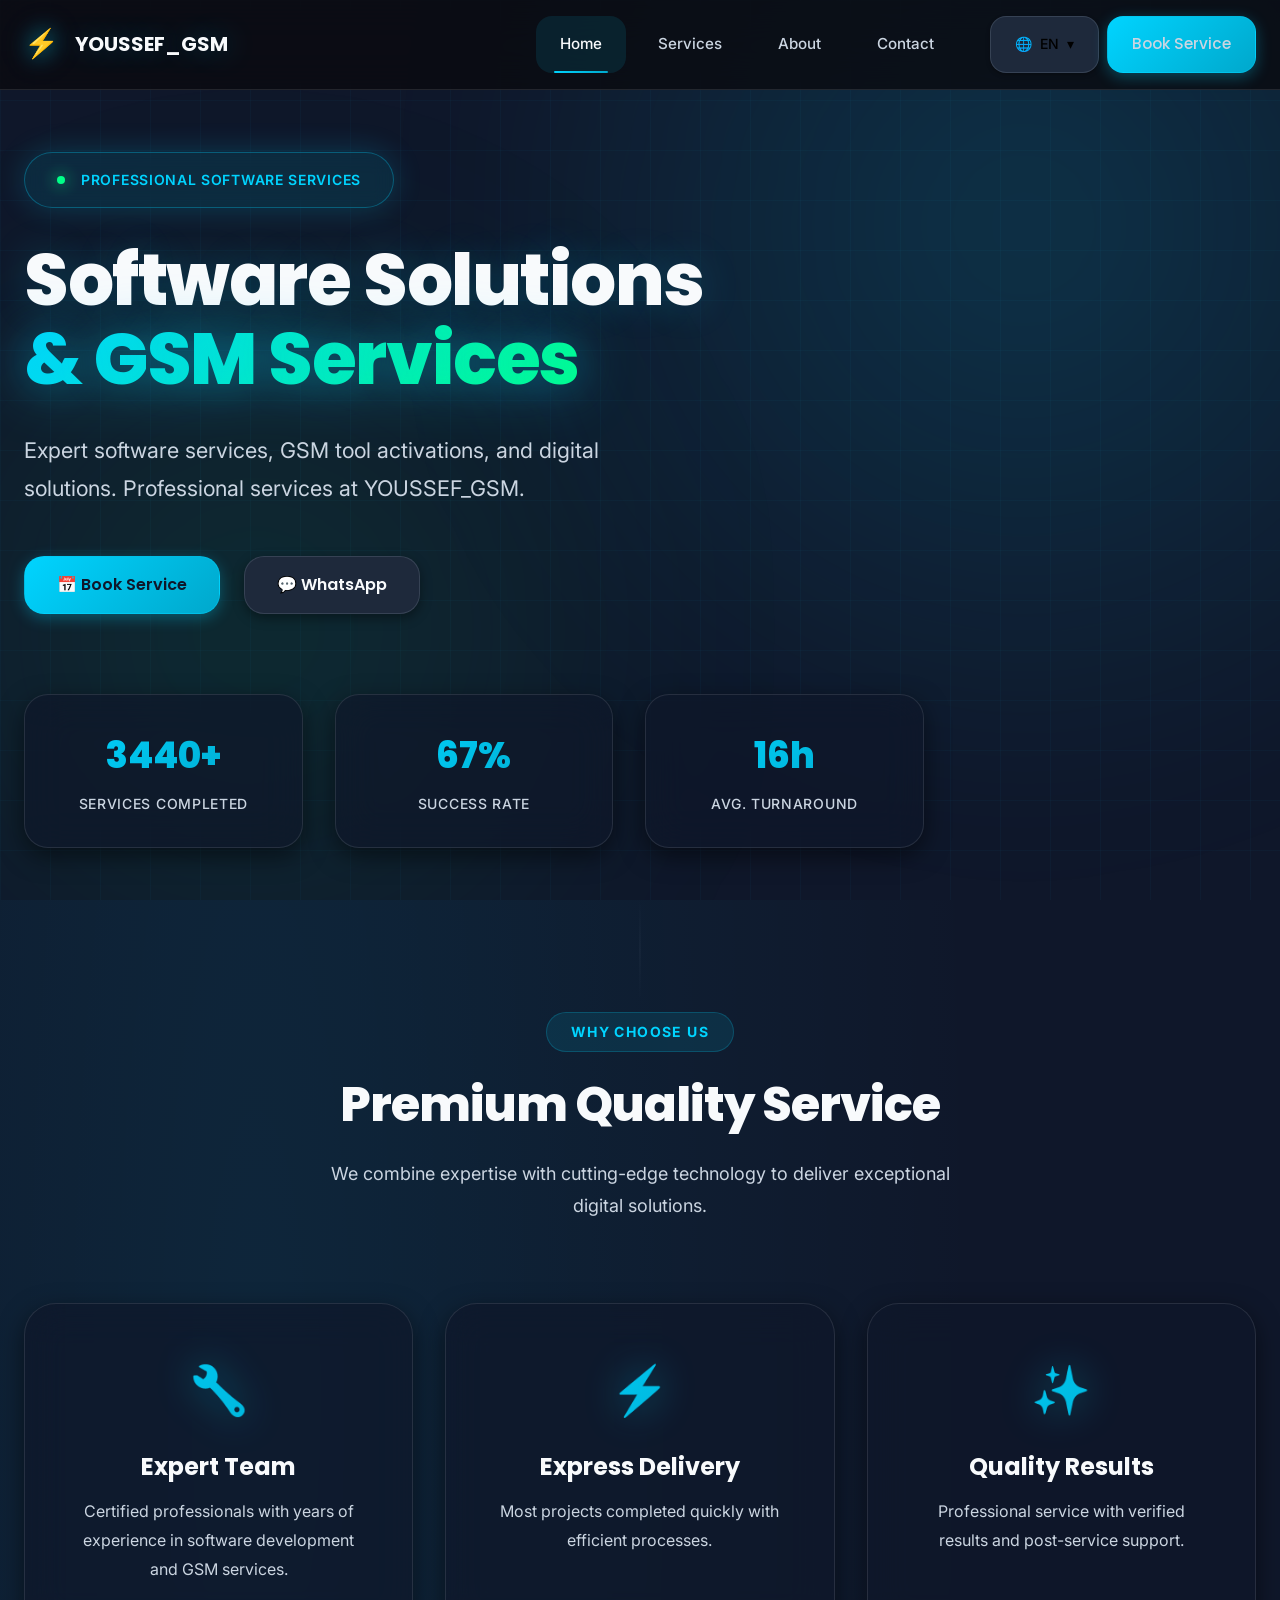
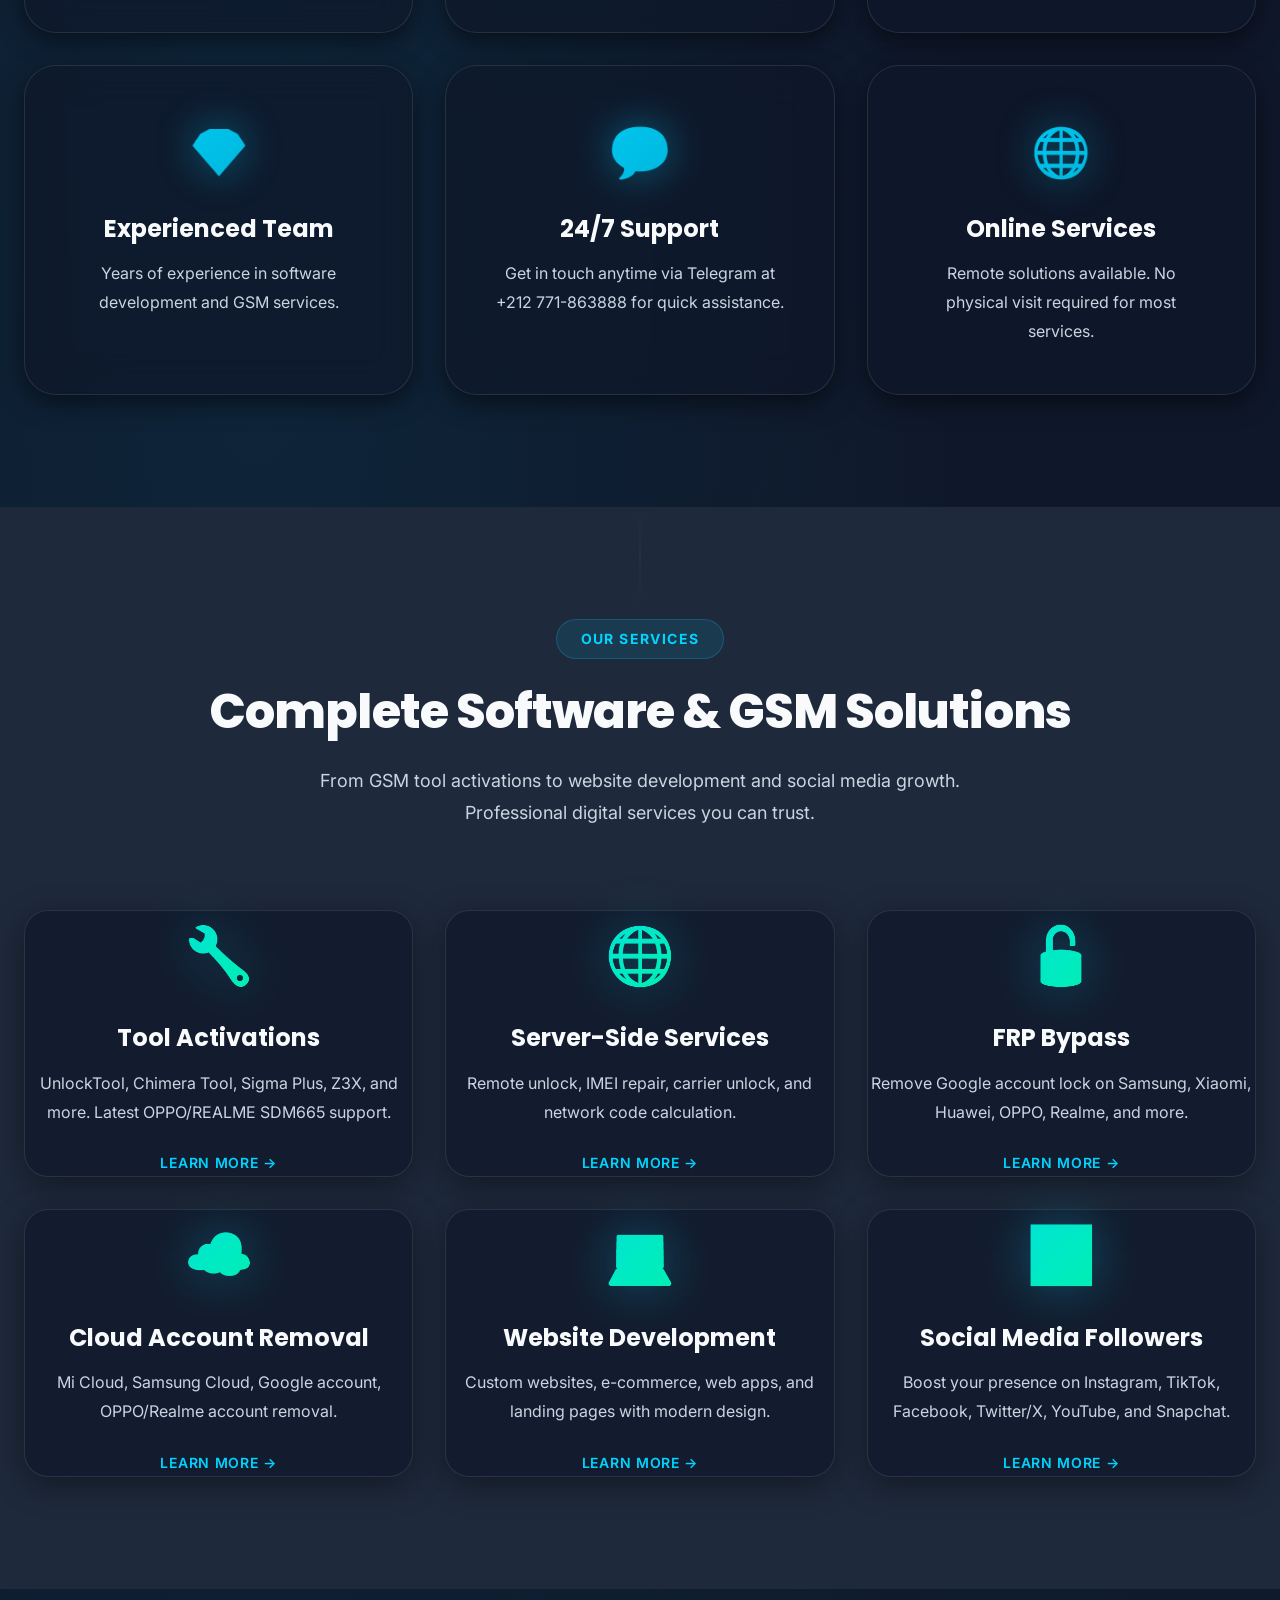
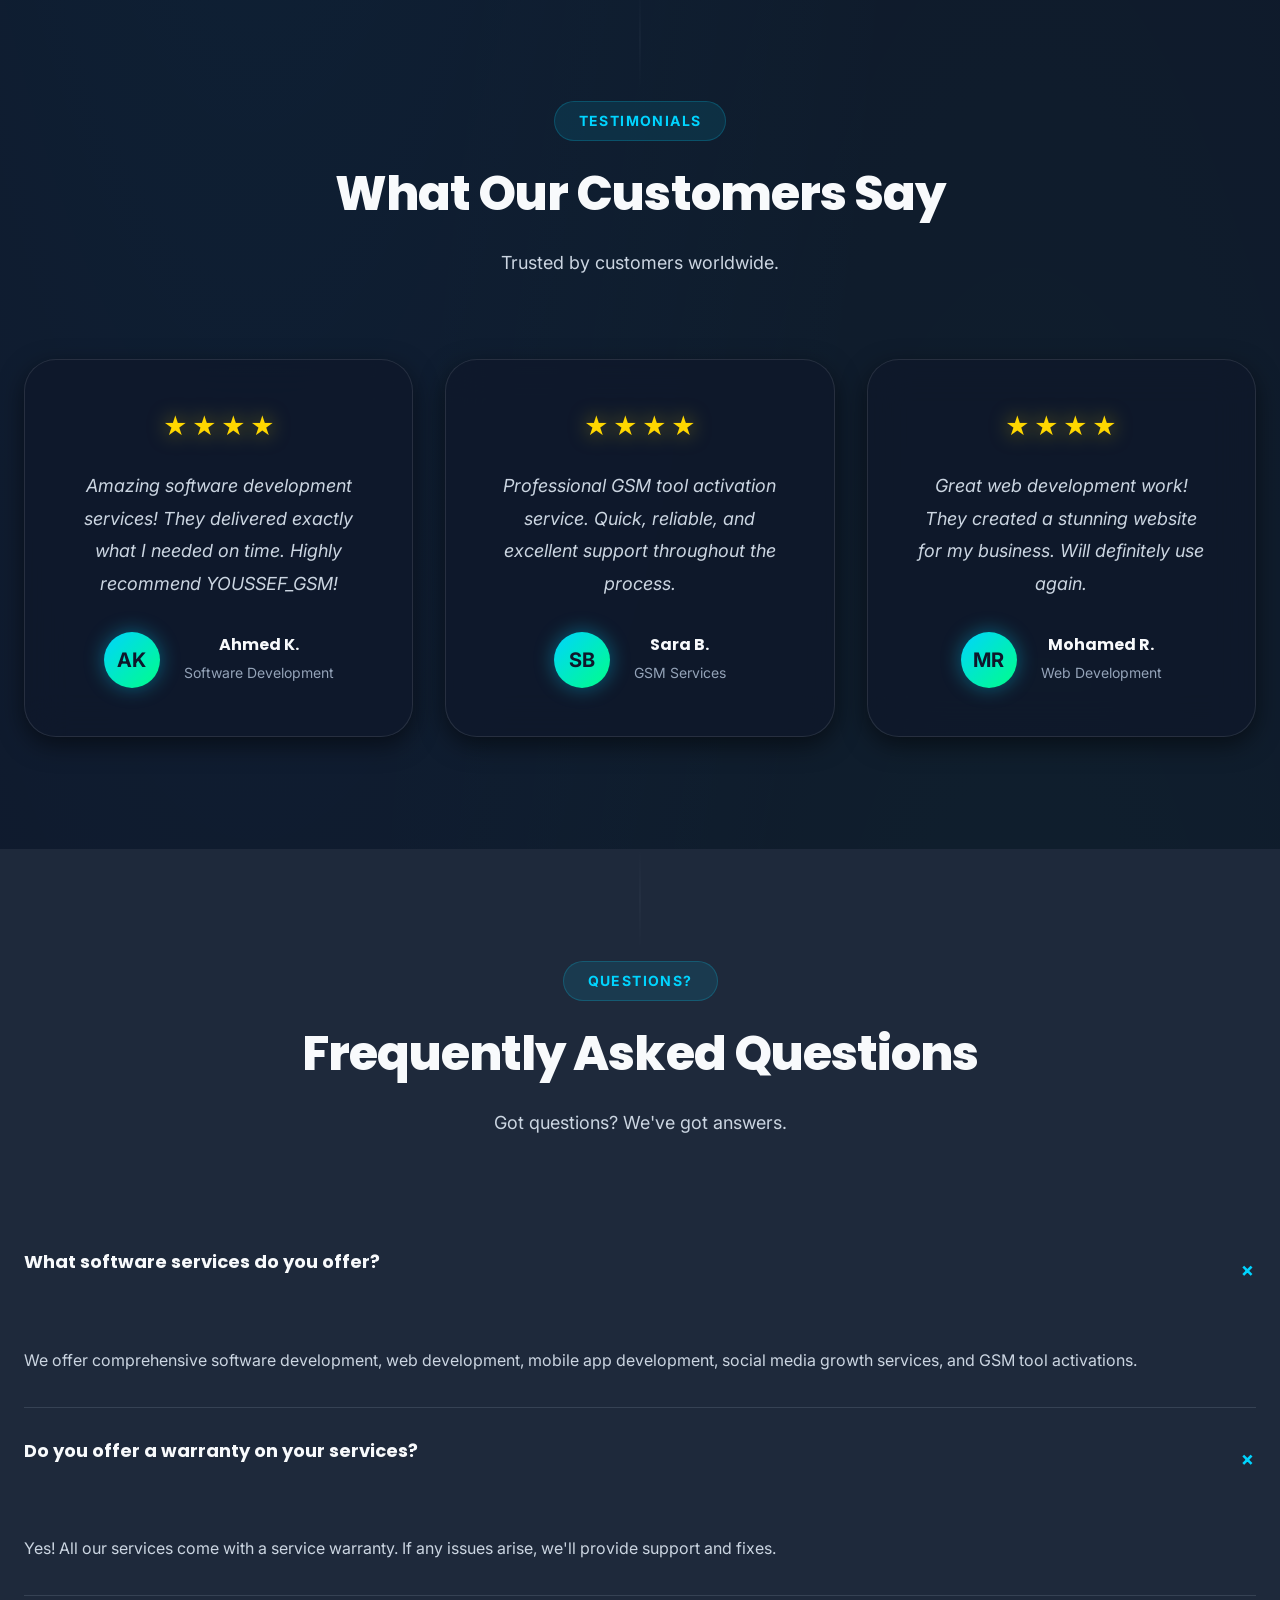
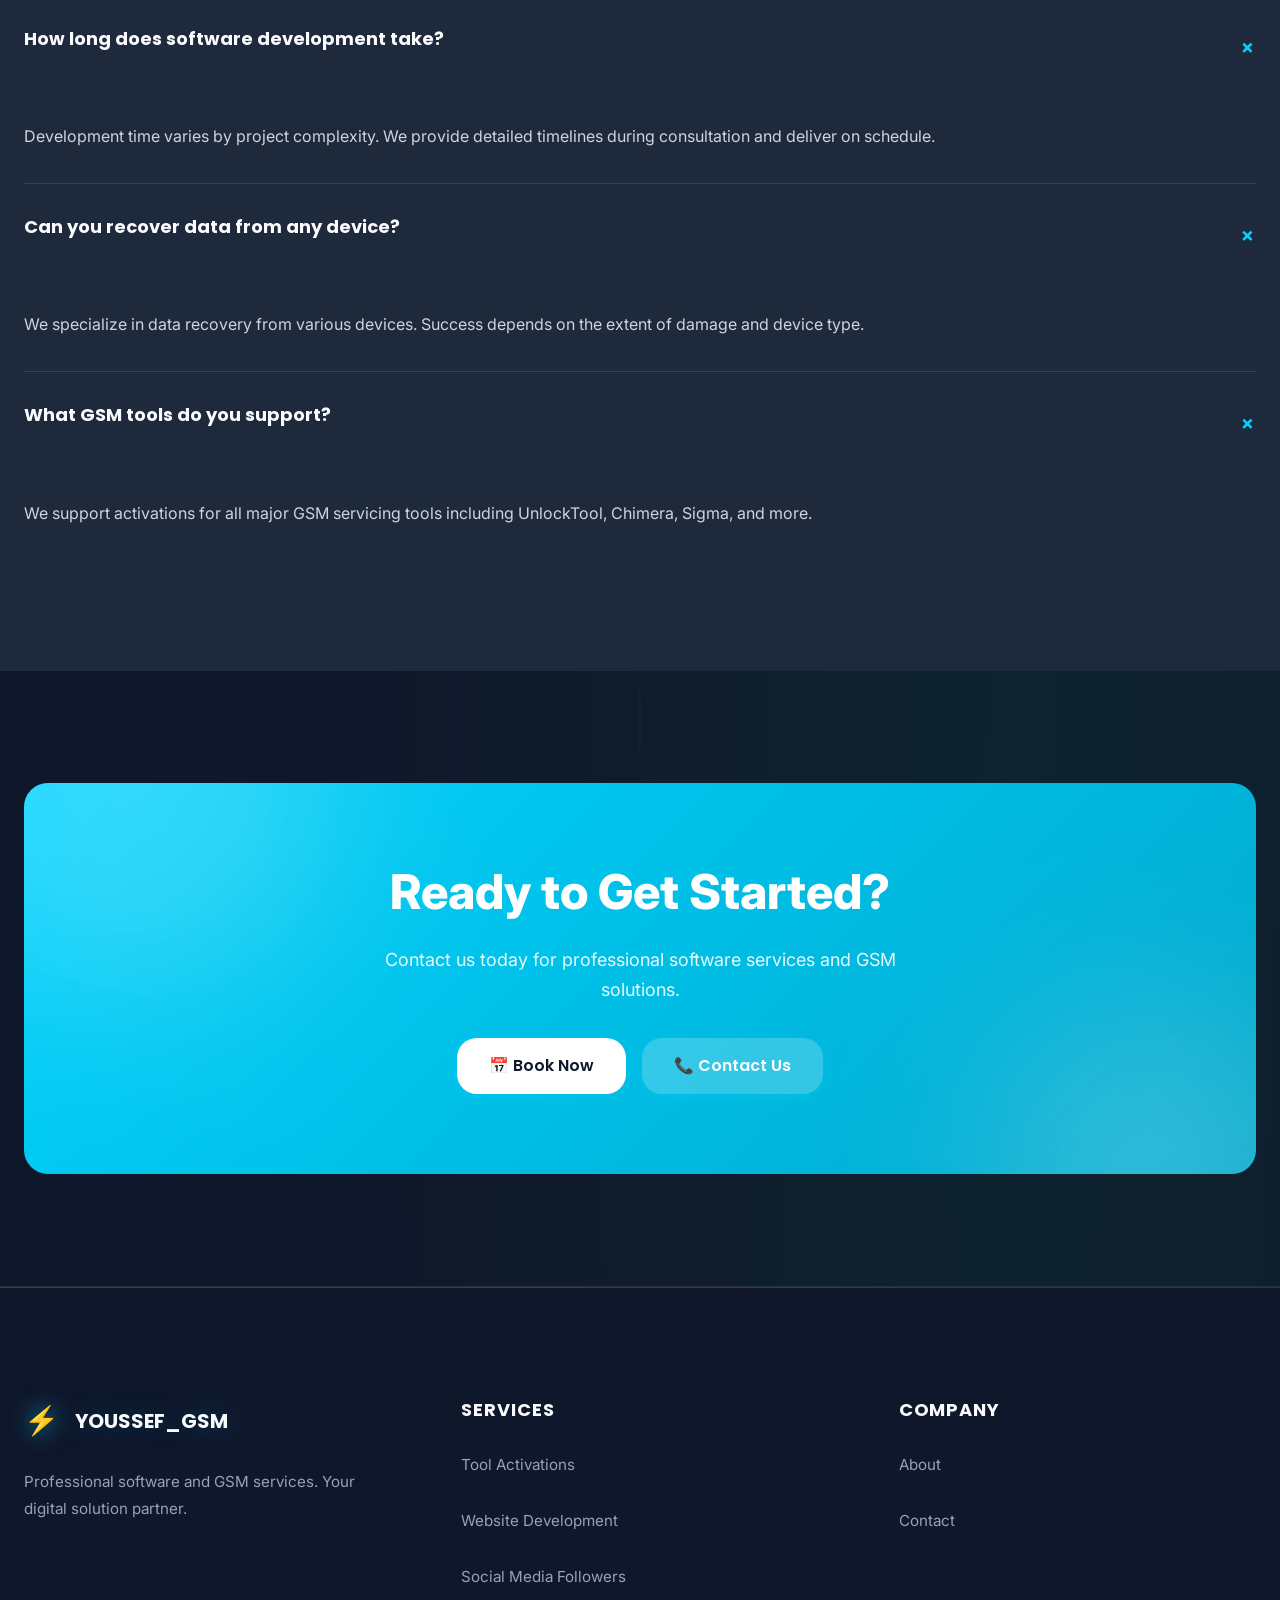
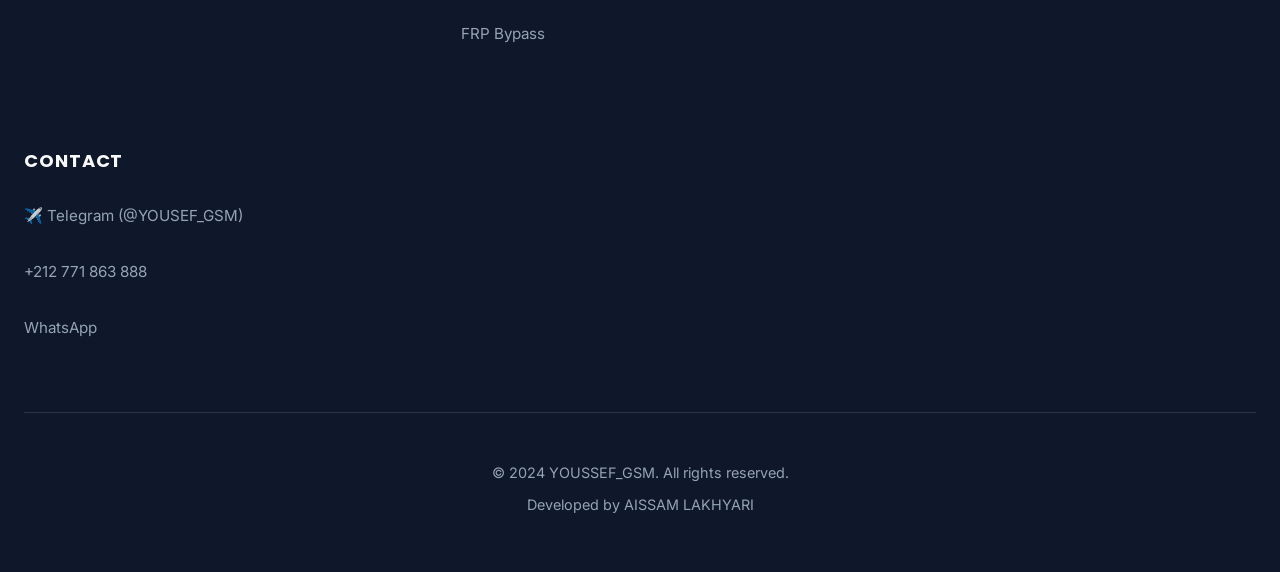
==== commit 4dc0c5a7: "the last update" ====
--- a/index.html
+++ b/index.html
@@ -3,8 +3,8 @@
 <head>
   <meta charset="UTF-8">
   <meta name="viewport" content="width=device-width, initial-scale=1.0">
-  <meta name="description" content="Professional GSM services and web development at YOUSSEF_GSM. Tool activations, FRP bypass, cloud account removal, MDM solutions, and custom website development.">
-  <title>YOUSSEF_GSM | Professional GSM & Web Services</title>
+  <meta name="description" content="Professional software services, GSM solutions, and social media growth at YOUSSEF_GSM. Website development, tool activations, FRP bypass, and more.">
+  <title>YOUSSEF_GSM | Professional Software & GSM Services</title>
 
   <!-- Fonts -->
   <link rel="preconnect" href="https://fonts.googleapis.com">
@@ -44,7 +44,7 @@
           </div>
         </div>
 
-        <a href="https://t.me/YOUSSEF_GSM" class="btn btn-primary btn-sm" data-i18n="nav_book">Chat on Telegram</a>
+        <a href="https://t.me/YOUSEF_GSM" target="_blank" class="btn btn-primary btn-sm" data-i18n="nav_book">Chat on Telegram</a>
       </div>
 
       <button class="hamburger" id="hamburger" aria-label="Toggle menu">
@@ -71,29 +71,26 @@
 
         <h1 class="hero-title">
           <span data-i18n="hero_title1">Professional</span><br>
-          <span class="gradient-text" data-i18n="hero_title2">GSM & Web Services</span>
+          <span class="gradient-text" data-i18n="hero_title2">Software & GSM Services</span>
         </h1>
 
         <p class="hero-description" data-i18n="hero_desc">
-          Expert GSM solutions and professional web development. Tool activations, FRP bypass, cloud account removal, MDM solutions, and custom websites. Your digital needs in safe hands at YOUSSEF_GSM.
+          Expert software services, GSM tool activations, website development, and social media growth. Your digital needs in safe hands at YOUSSEF_GSM.
         </p>
 
         <div class="hero-buttons">
-          <a href="https://t.me/YOUSSEF_GSM" class="btn btn-primary" data-i18n="btn_book">
-            📅 Get Quote
+          <a href="https://t.me/YOUSEF_GSM" target="_blank" class="btn btn-primary" data-i18n="btn_book">
+            ✈️ Chat on Telegram
           </a>
-          <a href="https://t.me/YOUSSEF_GSM" class="btn btn-secondary" data-i18n="btn_chat">
-            💬 Chat on Telegram
-          </a>
-          <a href="services.html" class="btn btn-accent" data-i18n="btn_quote">
-            🔧 View Services
+          <a href="https://wa.me/212771863888" target="_blank" class="btn btn-secondary" data-i18n="btn_chat">
+            💬 WhatsApp
           </a>
         </div>
 
         <div class="hero-stats">
           <div class="hero-stat">
             <div class="hero-stat-value" data-count="5000" data-suffix="+">0</div>
-            <div class="hero-stat-label" data-i18n="stat_devices">Devices Serviced</div>
+            <div class="hero-stat-label" data-i18n="stat_devices">Services Completed</div>
           </div>
           <div class="hero-stat">
             <div class="hero-stat-value" data-count="98" data-suffix="%">0</div>
@@ -114,7 +111,7 @@
       <div class="section-header reveal">
         <span class="section-subtitle">Why Choose Us</span>
         <h2 class="section-title" data-i18n="features_heading">Premium Quality Service</h2>
-        <p class="section-description" data-i18n="features_sub">We combine expertise with professional tools to deliver exceptional GSM and web solutions.</p>
+        <p class="section-description" data-i18n="features_sub">We combine expertise with cutting-edge technology to deliver exceptional software and GSM solutions.</p>
       </div>
 
       <div class="features-grid">
@@ -139,7 +136,7 @@
         <div class="feature-card glass reveal">
           <div class="feature-icon">💎</div>
           <h3 data-i18n="feat_experienced">Experienced Team</h3>
-          <p data-i18n="feat_experienced_desc">Years of experience in GSM services and web development.</p>
+          <p data-i18n="feat_experienced_desc">Years of experience in software development and GSM services.</p>
         </div>
 
         <div class="feature-card glass reveal">
@@ -162,8 +159,8 @@
     <div class="container">
       <div class="section-header reveal">
         <span class="section-subtitle">Our Services</span>
-        <h2 class="section-title" data-i18n="services_preview_heading">Complete GSM & Web Solutions</h2>
-        <p class="section-description" data-i18n="services_preview_sub">From tool activations to FRP bypass, cloud account removal to web development. Professional digital services you can trust.</p>
+        <h2 class="section-title" data-i18n="services_preview_heading">Complete Software & GSM Solutions</h2>
+        <p class="section-description" data-i18n="services_preview_sub">From GSM tool activations to website development and social media growth. Professional digital services you can trust.</p>
       </div>
 
       <div class="services-preview-grid">
@@ -196,16 +193,16 @@
         </div>
 
         <div class="service-preview-card glass reveal">
-          <div class="service-preview-icon">🛡️</div>
-          <h3 data-i18n="sp_mdm">MDM Solutions</h3>
-          <p data-i18n="sp_mdm_desc">MDM profile removal, enterprise device bypass, activation lock, and KNOX bypass.</p>
-          <a href="services.html" class="service-preview-link" data-i18n="sp_learn_more">Learn More →</a>
-        </div>
-
-        <div class="service-preview-card glass reveal">
           <div class="service-preview-icon">💻</div>
           <h3 data-i18n="sp_web">Website Development</h3>
           <p data-i18n="sp_web_desc">Custom websites, e-commerce, web apps, and landing pages with modern design.</p>
+          <a href="services.html" class="service-preview-link" data-i18n="sp_learn_more">Learn More →</a>
+        </div>
+
+        <div class="service-preview-card glass reveal">
+          <div class="service-preview-icon">📈</div>
+          <h3 data-i18n="sp_followers">Social Media Followers</h3>
+          <p data-i18n="sp_followers_desc">Boost your presence on Instagram, TikTok, Facebook, Twitter/X, YouTube, and Snapchat.</p>
           <a href="services.html" class="service-preview-link" data-i18n="sp_learn_more">Learn More →</a>
         </div>
       </div>
@@ -226,12 +223,12 @@
           <div class="testimonial-rating">
             <span>★</span><span>★</span><span>★</span><span>★</span>
           </div>
-          <p class="testimonial-text" data-i18n="t1_text">Got my Samsung FRP bypass done in just a few hours! Professional service and excellent communication. Highly recommend YOUSSEF_GSM!</p>
+          <p class="testimonial-text" data-i18n="t1_text">Amazing software development services! They delivered exactly what I needed on time. Highly recommend YOUSSEF_GSM!</p>
           <div class="testimonial-author">
             <div class="testimonial-avatar">AK</div>
             <div class="testimonial-info">
               <h4 data-i18n="t1_name">Ahmed K.</h4>
-              <p data-i18n="t1_role">Samsung S23 – FRP Bypass</p>
+              <p data-i18n="t1_role">Software Development</p>
             </div>
           </div>
         </div>
@@ -240,12 +237,12 @@
           <div class="testimonial-rating">
             <span>★</span><span>★</span><span>★</span><span>★</span>
           </div>
-          <p class="testimonial-text" data-i18n="t2_text">My Xiaomi was locked with Mi Cloud. They removed it quickly and I got full access back. Incredible service and very professional!</p>
+          <p class="testimonial-text" data-i18n="t2_text">Professional GSM tool activation service. Quick, reliable, and excellent support throughout the process.</p>
           <div class="testimonial-author">
             <div class="testimonial-avatar">SB</div>
             <div class="testimonial-info">
               <h4 data-i18n="t2_name">Sara B.</h4>
-              <p data-i18n="t2_role">Xiaomi Mi 11 – Mi Cloud Removal</p>
+              <p data-i18n="t2_role">GSM Services</p>
             </div>
           </div>
         </div>
@@ -254,12 +251,12 @@
           <div class="testimonial-rating">
             <span>★</span><span>★</span><span>★</span><span>★</span>
           </div>
-          <p class="testimonial-text" data-i18n="t3_text">They built an amazing website for my business. Modern design, responsive, and exactly what I needed. Best web development services!</p>
+          <p class="testimonial-text" data-i18n="t3_text">Great web development work! They created a stunning website for my business. Will definitely use again.</p>
           <div class="testimonial-author">
             <div class="testimonial-avatar">MR</div>
             <div class="testimonial-info">
               <h4 data-i18n="t3_name">Mohamed R.</h4>
-              <p data-i18n="t3_role">E-commerce Website</p>
+              <p data-i18n="t3_role">Web Development</p>
             </div>
           </div>
         </div>
@@ -273,17 +270,17 @@
       <div class="section-header reveal">
         <span class="section-subtitle">Questions?</span>
         <h2 class="section-title" data-i18n="faq_heading">Frequently Asked Questions</h2>
-        <p class="section-description" data-i18n="faq_sub">Got questions about our GSM and web services? We've got answers.</p>
+        <p class="section-description" data-i18n="faq_sub">Got questions about our software and GSM services? We've got answers.</p>
       </div>
 
       <div class="faq-list">
         <div class="faq-item reveal">
           <button class="faq-question">
-            <h4 data-i18n="faq1_q">What GSM tools do you support?</h4>
+            <h4 data-i18n="faq1_q">What software services do you offer?</h4>
             <span class="faq-icon">+</span>
           </button>
           <div class="faq-answer">
-            <p data-i18n="faq1_a">We provide activations and support for UnlockTool, Chimera Tool, Sigma Plus, Z3X, Octoplus Suite, and other major GSM tools. Latest OPPO/REALME SDM665 support included.</p>
+            <p data-i18n="faq1_a">We offer comprehensive software development, web development, GSM tool activations, FRP bypass, cloud account removal, and social media growth services.</p>
           </div>
         </div>
 
@@ -293,7 +290,7 @@
             <span class="faq-icon">+</span>
           </button>
           <div class="faq-answer">
-            <p data-i18n="faq2_a">Most FRP bypass operations are completed within 1-24 hours depending on the device model and security level. Some Samsung models may require additional time.</p>
+            <p data-i18n="faq2_a">Most FRP bypass operations are completed within 1-24 hours depending on the device model and security level.</p>
           </div>
         </div>
 
@@ -303,27 +300,27 @@
             <span class="faq-icon">+</span>
           </button>
           <div class="faq-answer">
-            <p data-i18n="faq3_a">We support cloud account removal for Mi Cloud, Samsung Cloud, Google Account, OPPO/Realme, Vivo Cloud, Huawei ID, and Honor ID. Proof of ownership may be required for some services.</p>
+            <p data-i18n="faq3_a">We support cloud account removal for Mi Cloud, Samsung Cloud, Google Account, OPPO/Realme, Vivo Cloud, Huawei ID, and Honor ID.</p>
           </div>
         </div>
 
         <div class="faq-item reveal">
           <button class="faq-question">
-            <h4 data-i18n="faq4_q">Do you offer MDM removal services?</h4>
+            <h4 data-i18n="faq4_q">What web development services do you offer?</h4>
             <span class="faq-icon">+</span>
           </button>
           <div class="faq-answer">
-            <p data-i18n="faq4_a">Yes, we provide MDM profile removal, enterprise device bypass, Apple activation lock bypass, and Samsung KNOX bypass solutions for properly documented devices.</p>
+            <p data-i18n="faq4_a">We build business websites, e-commerce platforms, custom web applications, landing pages, and provide website redesign and optimization services.</p>
           </div>
         </div>
 
         <div class="faq-item reveal">
           <button class="faq-question">
-            <h4 data-i18n="faq5_q">What web development services do you offer?</h4>
+            <h4 data-i18n="faq5_q">Can you increase my social media followers?</h4>
             <span class="faq-icon">+</span>
           </button>
           <div class="faq-answer">
-            <p data-i18n="faq5_a">We build business websites, e-commerce platforms, custom web applications, landing pages, and provide website redesign and optimization services. All designs are mobile-first and SEO-optimized.</p>
+            <p data-i18n="faq5_a">Yes! We provide authentic follower growth services for Instagram, TikTok, Facebook, Twitter/X, YouTube, and Snapchat. Results start within 24-48 hours.</p>
           </div>
         </div>
       </div>
@@ -338,10 +335,10 @@
           <h2 style="font-family: var(--font-display); font-size: clamp(2rem, 4vw, 3rem); font-weight: 800; line-height: 1.2; margin-bottom: 24px; color: white;">
             <span data-i18n="cta_title">Ready to Get Started?</span>
           </h2>
-          <p style="font-size: 1.125rem; color: rgba(255, 255, 255, 0.9); max-width: 540px; margin: 0 auto 32px; line-height: 1.7;" data-i18n="cta_sub">Contact us today for professional GSM services and web development solutions.</p>
+          <p style="font-size: 1.125rem; color: rgba(255, 255, 255, 0.9); max-width: 540px; margin: 0 auto 32px; line-height: 1.7;" data-i18n="cta_sub">Contact us today for professional software services and GSM solutions.</p>
           <div style="display: flex; gap: 16px; justify-content: center; flex-wrap: wrap;">
-            <a href="https://t.me/YOUSSEF_GSM" class="btn" style="background: white; color: var(--primary); width: auto;" data-i18n="services_cta_btn1">📅 Contact Us</a>
-            <a href="https://t.me/YOUSSEF_GSM" class="btn" style="background: rgba(255, 255, 255, 0.2); color: white; border-color: rgba(255, 255, 255, 0.3); width: auto;" data-i18n="services_cta_btn2">💬 Chat on Telegram</a>
+            <a href="https://t.me/YOUSEF_GSM" target="_blank" class="btn" style="background: white; color: var(--primary); width: auto;" data-i18n="services_cta_btn1">✈️ Chat on Telegram</a>
+            <a href="https://wa.me/212771863888" target="_blank" class="btn" style="background: rgba(255, 255, 255, 0.2); color: white; border-color: rgba(255, 255, 255, 0.3); width: auto;" data-i18n="services_cta_btn2">💬 WhatsApp</a>
           </div>
         </div>
         <!-- Background decoration -->
@@ -360,16 +357,16 @@
             <div class="nav-logo-icon">⚡</div>
             <span data-i18n="brand_name">YOUSSEF_GSM</span>
           </a>
-          <p data-i18n="footer_desc">Professional GSM services and web development. Expert digital solutions you can trust.</p>
+          <p data-i18n="footer_desc">Professional software and GSM services. Your digital solution partner.</p>
         </div>
 
         <div class="footer-section">
           <h4 data-i18n="footer_services">Services</h4>
           <ul class="footer-links">
             <li><a href="services.html" data-i18n="srv_tools">Tool Activations</a></li>
-            <li><a href="services.html" data-i18n="srv_server">Server-Side Services</a></li>
+            <li><a href="services.html" data-i18n="srv_web">Website Development</a></li>
+            <li><a href="services.html" data-i18n="srv_followers">Social Media Followers</a></li>
             <li><a href="services.html" data-i18n="srv_frp">FRP Bypass</a></li>
-            <li><a href="services.html" data-i18n="srv_cloud">Cloud Account Removal</a></li>
           </ul>
         </div>
 
@@ -384,8 +381,9 @@
         <div class="footer-section">
           <h4 data-i18n="footer_contact">Contact</h4>
           <ul class="footer-links">
-            <li><a href="https://t.me/YOUSSEF_GSM" data-i18n="footer_telegram">💬 Chat on Telegram</a></li>
+            <li><a href="https://t.me/YOUSEF_GSM" target="_blank" data-i18n="footer_telegram">✈️ Telegram (@YOUSEF_GSM)</a></li>
             <li><a href="tel:+212771863888" data-i18n="footer_phone">+212 771 86 38 88</a></li>
+            <li><a href="https://wa.me/212771863888" data-i18n="footer_whatsapp">WhatsApp</a></li>
           </ul>
         </div>
       </div>
@@ -401,5 +399,3 @@
   <script src="js/modern-main.js"></script>
 </body>
 </html>
-ody>
-</html>
--- a/css/modern-style.css
+++ b/css/modern-style.css
@@ -381,7 +381,8 @@
   -webkit-backdrop-filter: var(--glass-blur);
 }
 
-.lang-dropdown.show {
+.lang-dropdown.show,
+.lang-dropdown.active {
   opacity: 1;
   visibility: visible;
   transform: translateY(0);
@@ -1796,7 +1797,20 @@
 
   .lang-switcher {
     margin-left: 0;
-    display: none;
+    width: 100%;
+  }
+
+  .lang-btn {
+    width: 100%;
+    justify-content: center;
+  }
+
+  .lang-dropdown {
+    position: relative;
+    top: auto;
+    right: auto;
+    width: 100%;
+    margin-top: var(--spacing-xs);
   }
 
   .hamburger.active span:nth-child(1) {
